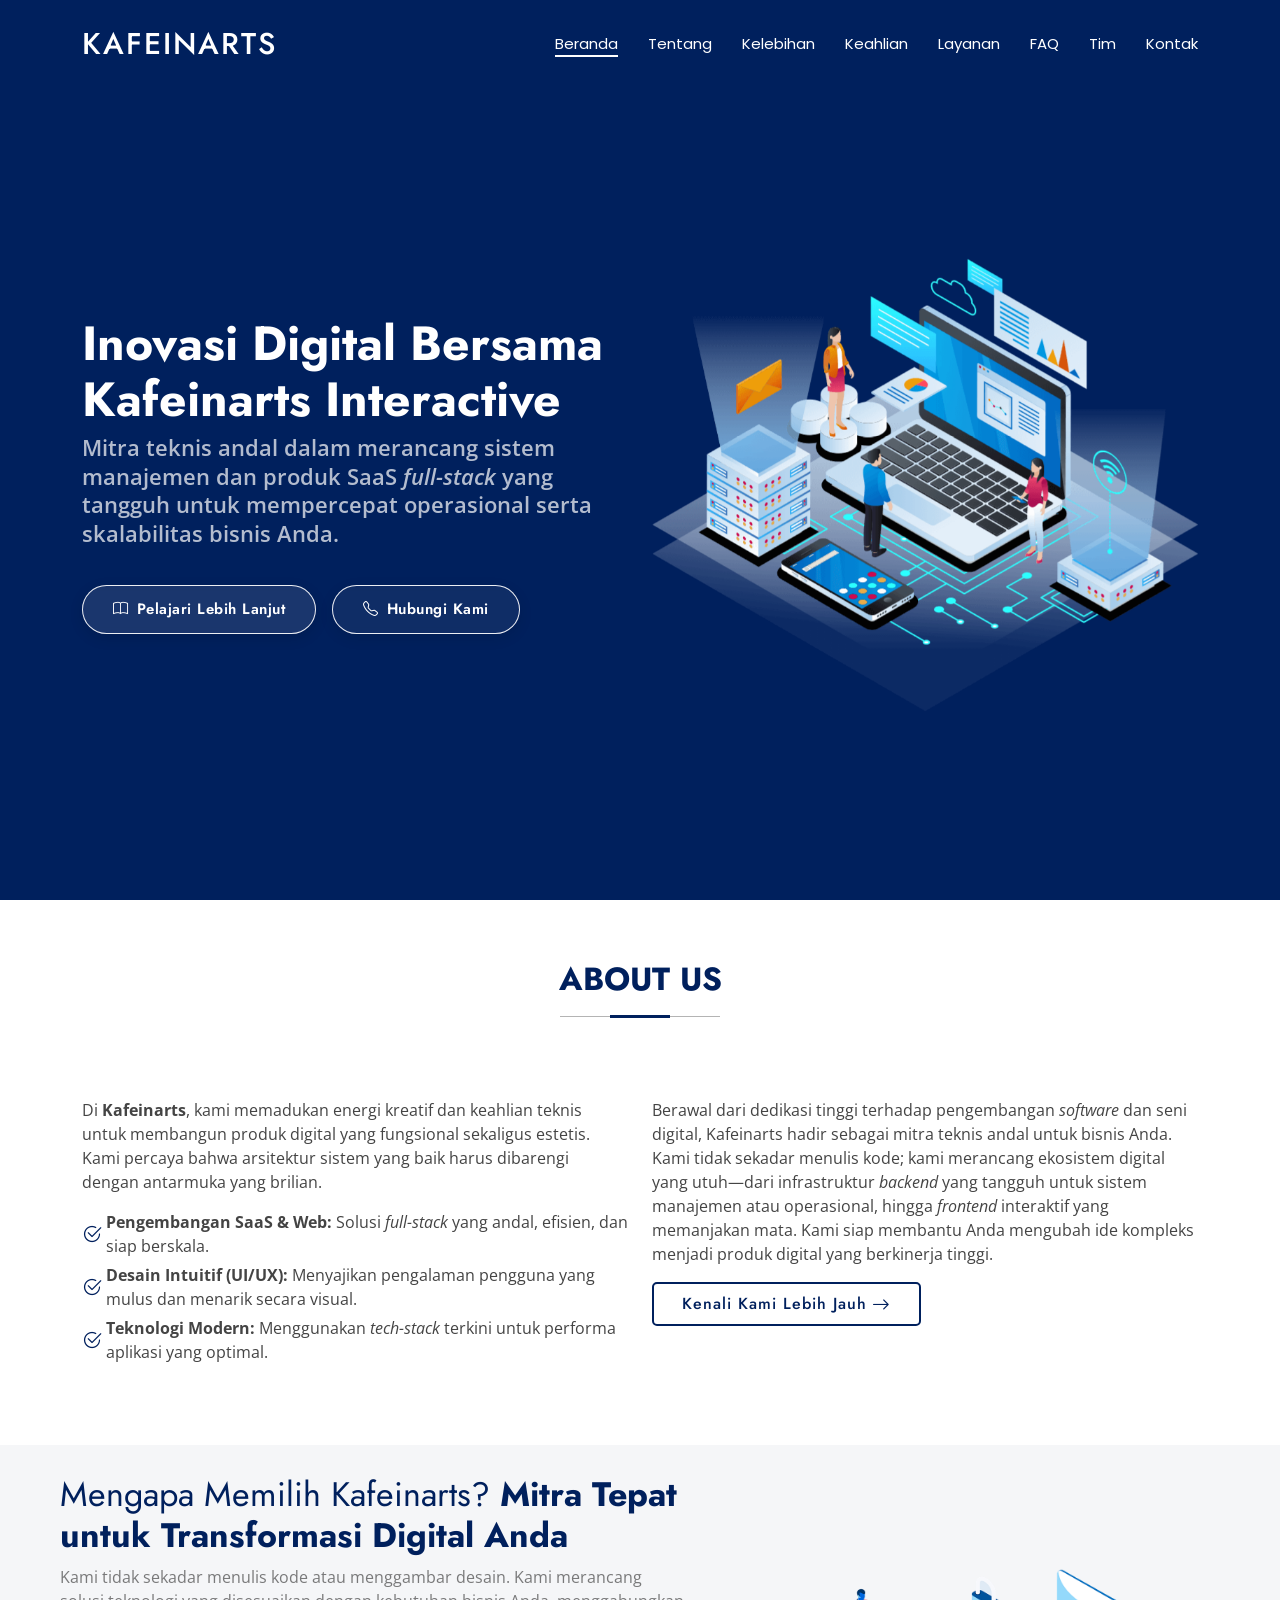
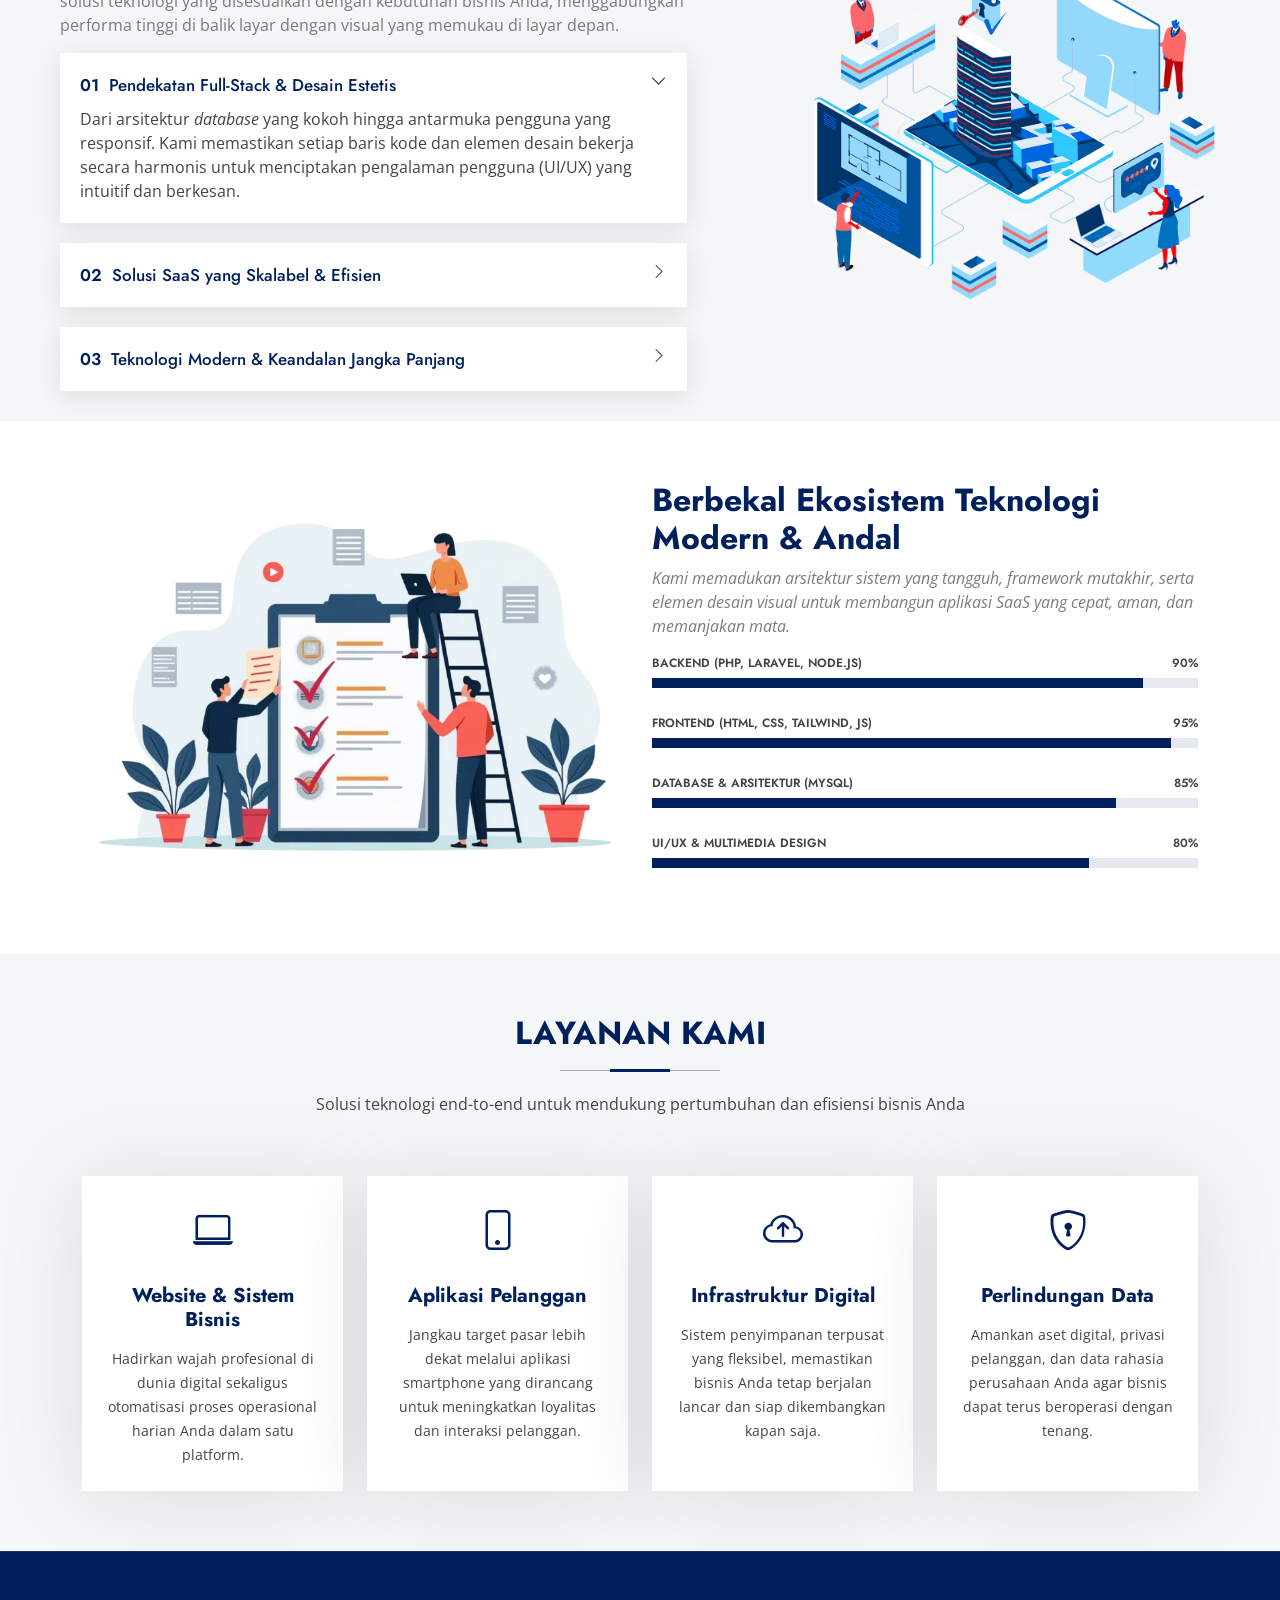
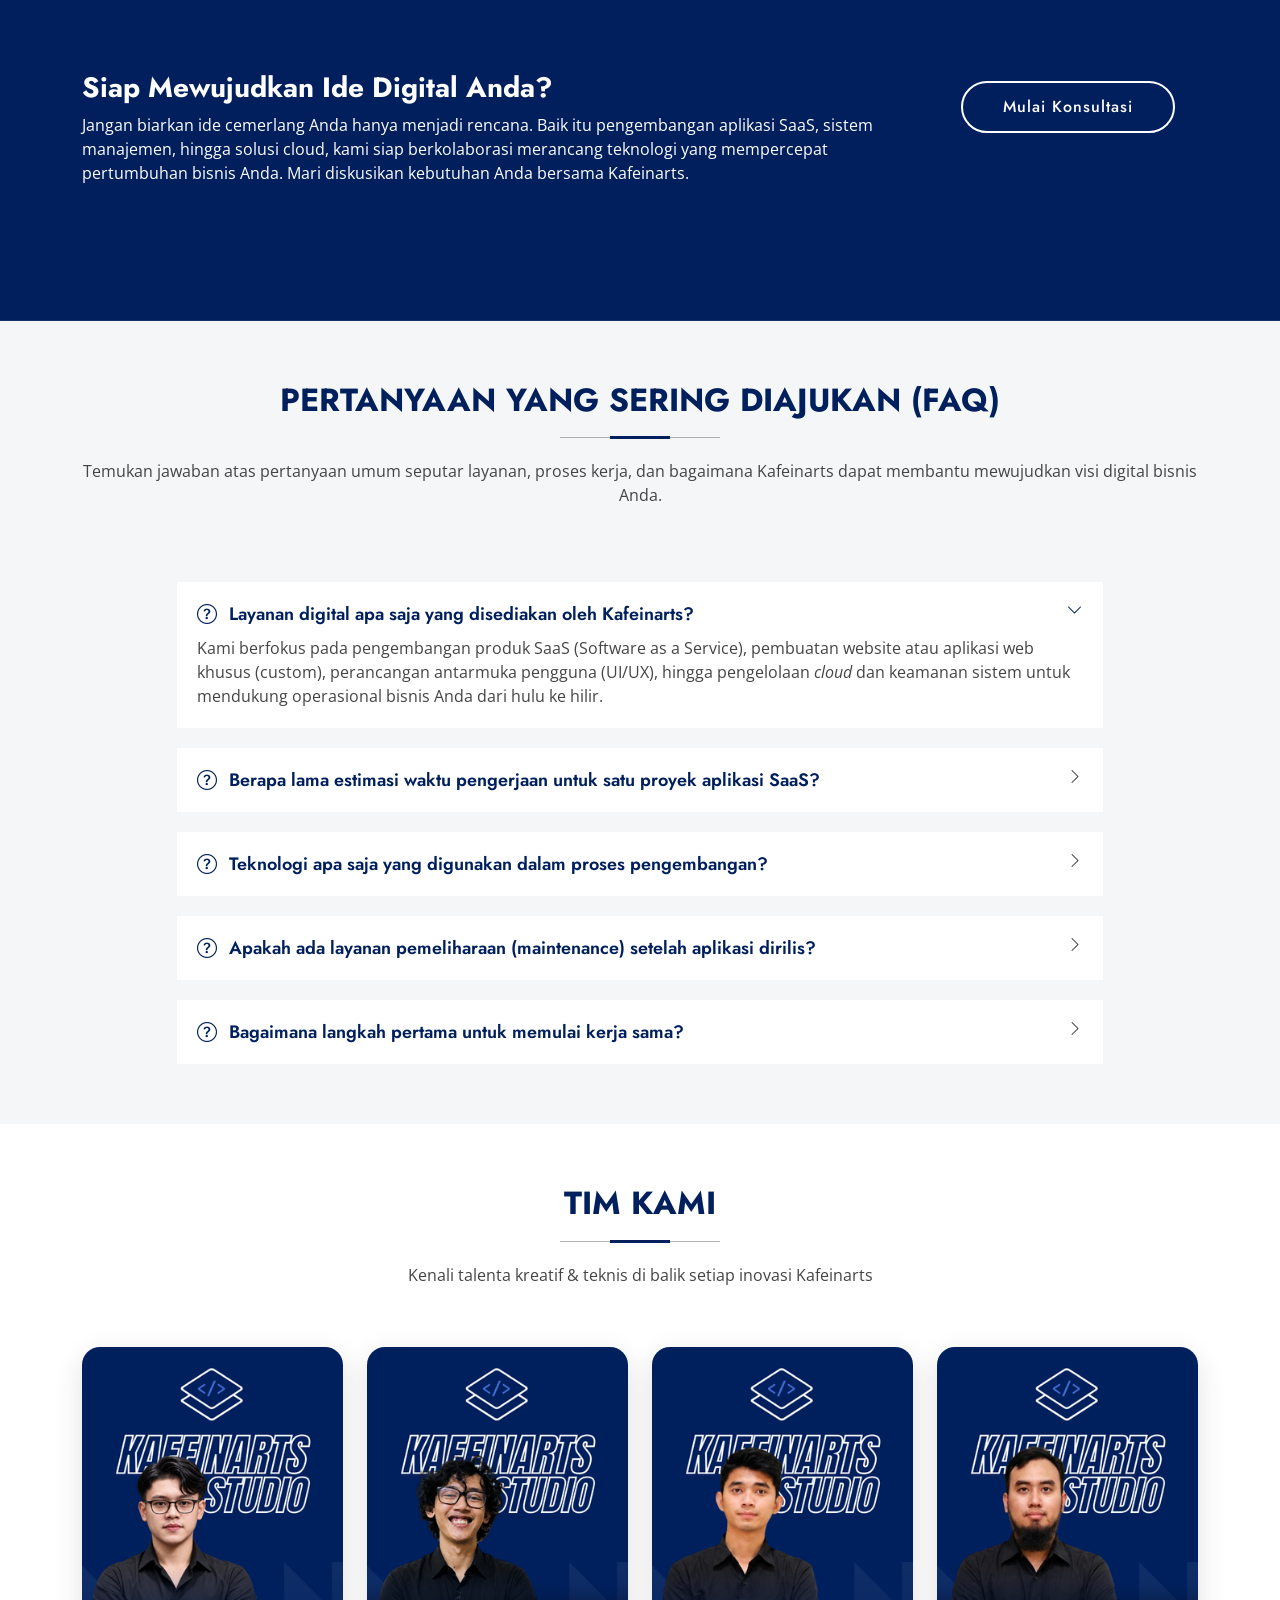
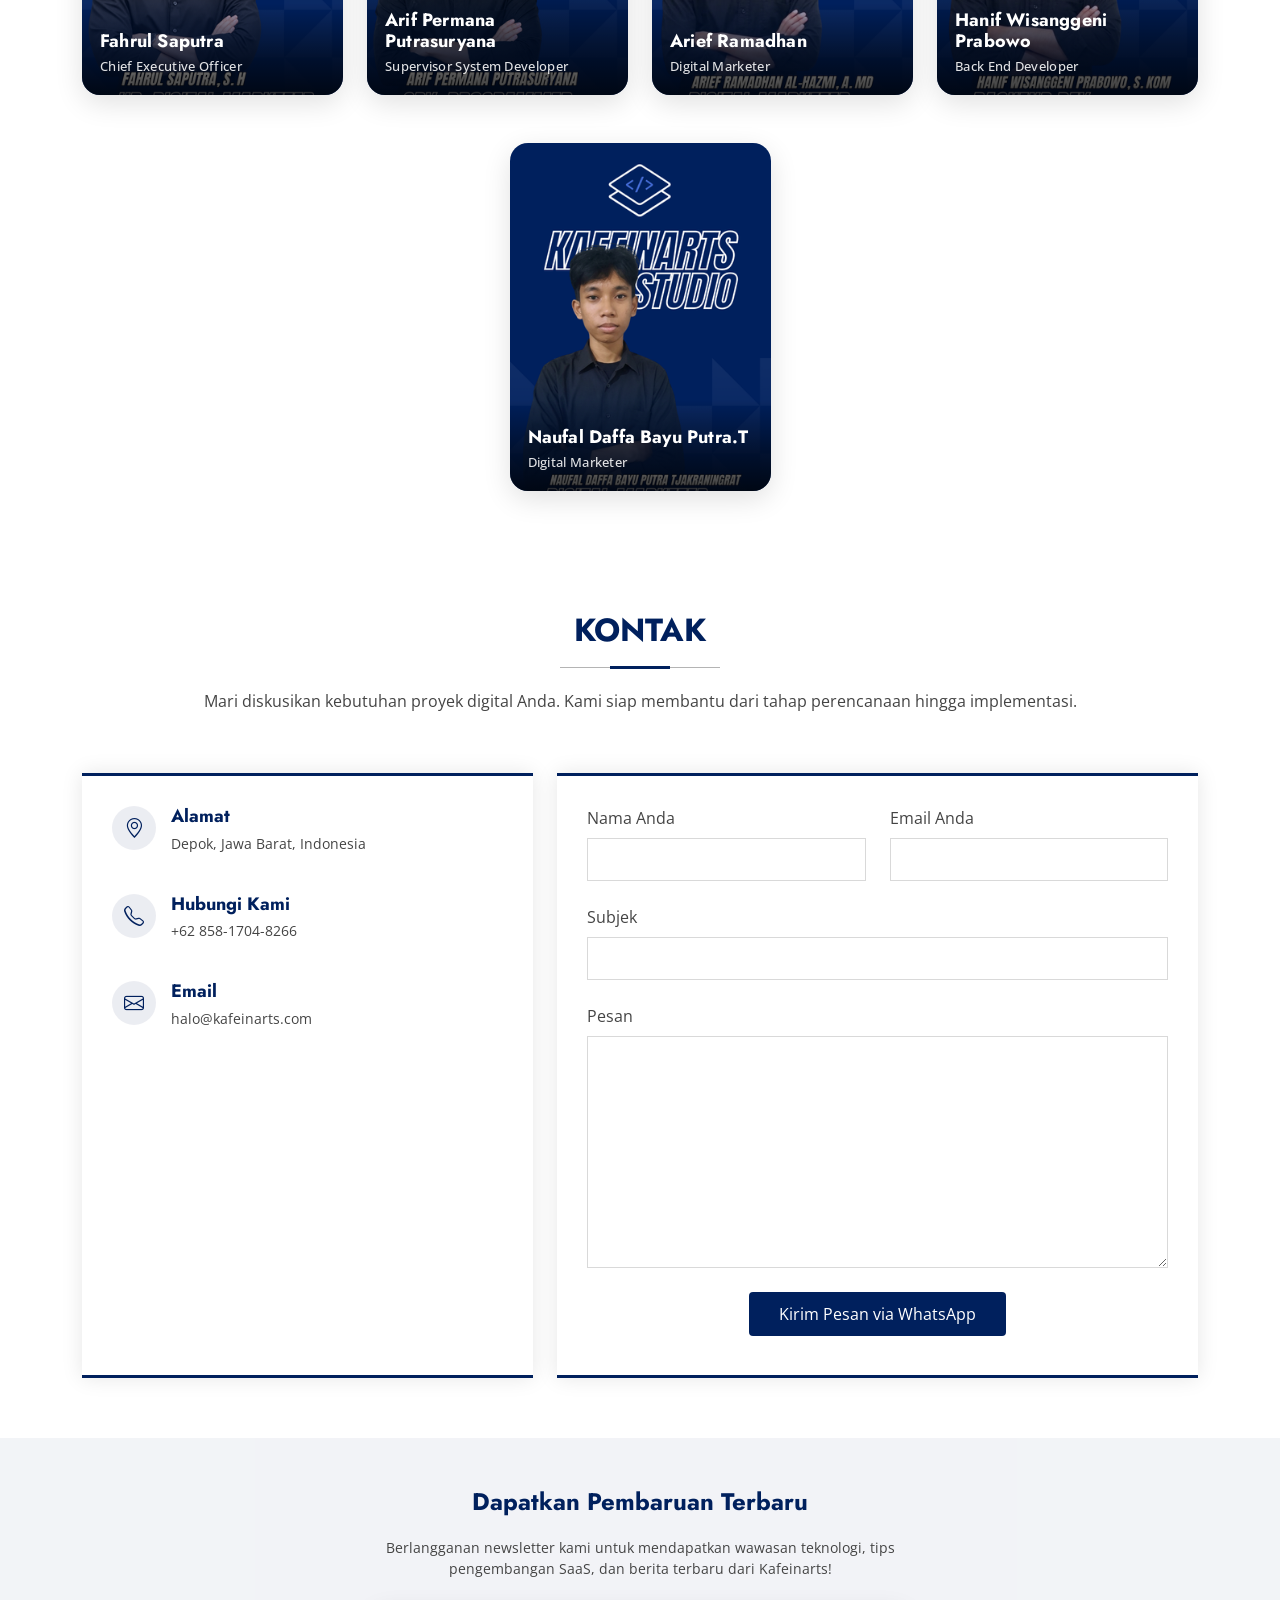
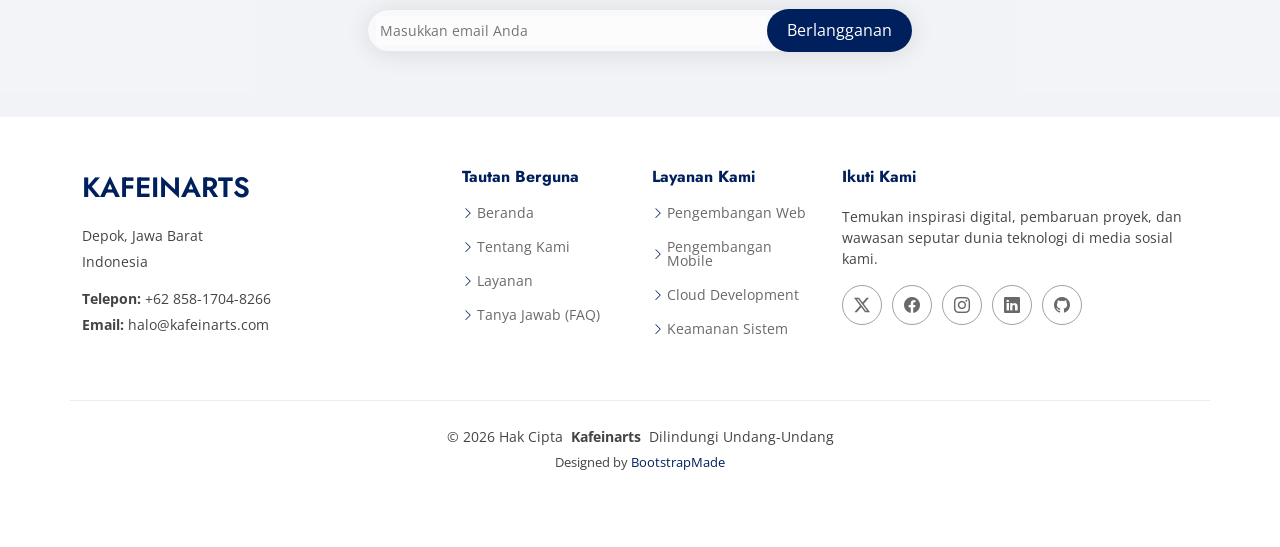
==== index.html @ c4a71bba "Update Teams" ====
<!doctype html>
<html lang="en">
  <head>
    <meta charset="utf-8" />
    <meta content="width=device-width, initial-scale=1.0" name="viewport" />
    <title>Kafeinarts</title>
    <meta name="description" content="" />
    <meta name="keywords" content="" />

    <!-- Favicons -->
    <link href="assets/img/favicon.png" rel="icon" />
    <link href="assets/img/apple-touch-icon.png" rel="apple-touch-icon" />

    <!-- Fonts -->
    <link href="https://fonts.googleapis.com" rel="preconnect" />
    <link href="https://fonts.gstatic.com" rel="preconnect" crossorigin />
    <link
      href="https://fonts.googleapis.com/css2?family=Open+Sans:ital,wght@0,300;0,400;0,500;0,600;0,700;0,800;1,300;1,400;1,500;1,600;1,700;1,800&family=Poppins:ital,wght@0,100;0,200;0,300;0,400;0,500;0,600;0,700;0,800;0,900;1,100;1,200;1,300;1,400;1,500;1,600;1,700;1,800;1,900&family=Jost:ital,wght@0,100;0,200;0,300;0,400;0,500;0,600;0,700;0,800;0,900;1,100;1,200;1,300;1,400;1,500;1,600;1,700;1,800;1,900&display=swap"
      rel="stylesheet"
    />

    <!-- Vendor CSS Files -->
    <link
      href="assets/vendor/bootstrap/css/bootstrap.min.css"
      rel="stylesheet"
    />
    <link
      href="assets/vendor/bootstrap-icons/bootstrap-icons.css"
      rel="stylesheet"
    />
    <link href="assets/vendor/aos/aos.css" rel="stylesheet" />
    <link
      href="assets/vendor/glightbox/css/glightbox.min.css"
      rel="stylesheet"
    />
    <link href="assets/vendor/swiper/swiper-bundle.min.css" rel="stylesheet" />

    <!-- Main CSS File -->
    <link href="assets/css/main.css" rel="stylesheet" />

    <!-- =======================================================
  * Template Name: Kafeinarts
  * Template URL: https://bootstrapmade.com/Kafeinarts-free-bootstrap-html-template-corporate/
  * Updated: Feb 22 2025 with Bootstrap v5.3.3
  * Author: BootstrapMade.com
  * License: https://bootstrapmade.com/license/
  ======================================================== -->
  </head>

  <body class="index-page">
    <header id="header" class="header d-flex align-items-center fixed-top">
      <div
        class="container-fluid container-xl position-relative d-flex align-items-center"
      >
        <a href="index.html" class="logo d-flex align-items-center me-auto">
          <!-- Uncomment the line below if you also wish to use an image logo -->
          <!-- <img src="assets/img/logo.webp" alt="Kafeinarts Logo"> -->
          <h1 class="sitename">Kafeinarts</h1>
        </a>

        <nav id="navmenu" class="navmenu">
          <ul>
            <li><a href="#hero" class="active">Beranda</a></li>
            <li><a href="#about">Tentang</a></li>
            <li><a href="#why-us">Kelebihan</a></li>
            <li><a href="#skills">Keahlian</a></li>
            <li><a href="#services">Layanan</a></li>
            <!-- <li><a href="#portfolio">Portfolio</a></li> -->
            <li><a href="#faq-2">FAQ</a></li>
            <li><a href="#team">Tim</a></li>
            <li><a href="#contact">Kontak</a></li>
          </ul>
          <i class="mobile-nav-toggle d-xl-none bi bi-list"></i>
        </nav>
       <!-- <a class="btn-getstarted" href="#contact">Mulai Proyek</a> -->
      </div>
    </header>

    <main class="main">
      <!-- Hero Section -->
      <section id="hero" class="hero section dark-background">
        <div class="container">
          <div class="row gy-4">
            <div
              class="col-lg-6 order-2 order-lg-1 d-flex flex-column justify-content-center"
              data-aos="zoom-out"
            >
              <!-- Headline Utama -->
              <h1>Inovasi Digital Bersama <br />Kafeinarts Interactive</h1>

              <!-- Sub-headline / Tagline -->
              <p>
                Mitra teknis andal dalam merancang sistem manajemen dan produk
                SaaS <em>full-stack</em> yang tangguh untuk mempercepat
                operasional serta skalabilitas bisnis Anda.
              </p>

              <!-- Tombol Call-to-Action - Pelajari Lebih Lanjut & Hubungi Kami -->
              <div class="d-flex flex-wrap gap-3 hero-cta">
                <a href="#about" class="btn-hero-primary">
                  <i class="bi bi-book me-2"></i>Pelajari Lebih Lanjut
                </a>
                <a href="#contact" class="btn-hero-outline">
                  <i class="bi bi-telephone me-2"></i>Hubungi Kami
                </a>
              </div>
            </div>

            <div
              class="col-lg-6 order-1 order-lg-2 hero-img"
              data-aos="zoom-out"
              data-aos-delay="200"
            >
              <!-- Pastikan alt text diisi untuk keperluan SEO -->
              <img
                src="assets/img/hero-img.png"
                class="img-fluid animated"
                alt="Kafeinarts Interactive SaaS Dashboard"
              />
            </div>
          </div>
        </div>
      </section>
      <!-- /Hero Section -->

      <!-- Clients Section -->
      <!-- <section id="clients" class="clients section light-background">

      <div class="container" data-aos="zoom-in">

        <div class="swiper init-swiper">
          <script type="application/json" class="swiper-config">
            {
              "loop": true,
              "speed": 600,
              "autoplay": {
                "delay": 5000
              },
              "slidesPerView": "auto",
              "pagination": {
                "el": ".swiper-pagination",
                "type": "bullets",
                "clickable": true
              },
              "breakpoints": {
                "320": {
                  "slidesPerView": 2,
                  "spaceBetween": 40
                },
                "480": {
                  "slidesPerView": 3,
                  "spaceBetween": 60
                },
                "640": {
                  "slidesPerView": 4,
                  "spaceBetween": 80
                },
                "992": {
                  "slidesPerView": 5,
                  "spaceBetween": 120
                },
                "1200": {
                  "slidesPerView": 6,
                  "spaceBetween": 120
                }
              }
            }
          </script>
          <div class="swiper-wrapper align-items-center">
            <div class="swiper-slide"><img src="assets/img/clients/clients-1.webp" class="img-fluid" alt=""></div>
            <div class="swiper-slide"><img src="assets/img/clients/clients-2.webp" class="img-fluid" alt=""></div>
            <div class="swiper-slide"><img src="assets/img/clients/clients-3.webp" class="img-fluid" alt=""></div>
            <div class="swiper-slide"><img src="assets/img/clients/clients-4.webp" class="img-fluid" alt=""></div>
            <div class="swiper-slide"><img src="assets/img/clients/clients-5.webp" class="img-fluid" alt=""></div>
            <div class="swiper-slide"><img src="assets/img/clients/clients-6.webp" class="img-fluid" alt=""></div>
            <div class="swiper-slide"><img src="assets/img/clients/clients-7.webp" class="img-fluid" alt=""></div>
            <div class="swiper-slide"><img src="assets/img/clients/clients-8.webp" class="img-fluid" alt=""></div>
          </div>
        </div>

      </div>

    </section> -->
      <!-- /Clients Section -->

      <!-- About Section -->
      <section id="about" class="about section">
        <!-- Section Title -->
        <div class="container section-title" data-aos="fade-up">
          <h2>About Us</h2>
        </div>
        <!-- End Section Title -->

        <div class="container">
          <div class="row gy-4">
            <!-- Left Column -->
            <div
              class="col-lg-6 content"
              data-aos="fade-up"
              data-aos-delay="100"
            >
              <p>
                Di <strong>Kafeinarts</strong>, kami memadukan energi kreatif
                dan keahlian teknis untuk membangun produk digital yang
                fungsional sekaligus estetis. Kami percaya bahwa arsitektur
                sistem yang baik harus dibarengi dengan antarmuka yang brilian.
              </p>
              <ul>
                <li>
                  <i class="bi bi-check2-circle"></i>
                  <span
                    ><strong>Pengembangan SaaS & Web:</strong> Solusi
                    <em>full-stack</em> yang andal, efisien, dan siap
                    berskala.</span
                  >
                </li>
                <li>
                  <i class="bi bi-check2-circle"></i>
                  <span
                    ><strong>Desain Intuitif (UI/UX):</strong> Menyajikan
                    pengalaman pengguna yang mulus dan menarik secara
                    visual.</span
                  >
                </li>
                <li>
                  <i class="bi bi-check2-circle"></i>
                  <span
                    ><strong>Teknologi Modern:</strong> Menggunakan
                    <em>tech-stack</em> terkini untuk performa aplikasi yang
                    optimal.</span
                  >
                </li>
              </ul>
            </div>

            <!-- Right Column -->
            <div class="col-lg-6" data-aos="fade-up" data-aos-delay="200">
              <p>
                Berawal dari dedikasi tinggi terhadap pengembangan
                <em>software</em> dan seni digital, Kafeinarts hadir sebagai
                mitra teknis andal untuk bisnis Anda. Kami tidak sekadar menulis
                kode; kami merancang ekosistem digital yang utuh—dari
                infrastruktur <em>backend</em> yang tangguh untuk sistem
                manajemen atau operasional, hingga <em>frontend</em> interaktif
                yang memanjakan mata. Kami siap membantu Anda mengubah ide
                kompleks menjadi produk digital yang berkinerja tinggi.
              </p>
              <a href="#" class="read-more"
                ><span>Kenali Kami Lebih Jauh</span
                ><i class="bi bi-arrow-right"></i
              ></a>
            </div>
          </div>
        </div>
      </section>
      <!-- /About Section -->
      <!-- Why Us Section -->
      <section
        id="why-us"
        class="section why-us light-background"
        data-builder="section"
      >
        <div class="container-fluid">
          <div class="row gy-4">
            <div
              class="col-lg-7 d-flex flex-column justify-content-center order-2 order-lg-1"
            >
              <div
                class="content px-xl-5"
                data-aos="fade-up"
                data-aos-delay="100"
              >
                <h3>
                  <span>Mengapa Memilih Kafeinarts? </span
                  ><strong>Mitra Tepat untuk Transformasi Digital Anda</strong>
                </h3>
                <p>
                  Kami tidak sekadar menulis kode atau menggambar desain. Kami
                  merancang solusi teknologi yang disesuaikan dengan kebutuhan
                  bisnis Anda, menggabungkan performa tinggi di balik layar
                  dengan visual yang memukau di layar depan.
                </p>
              </div>

              <div
                class="faq-container px-xl-5"
                data-aos="fade-up"
                data-aos-delay="200"
              >
                <div class="faq-item faq-active">
                  <h3>
                    <span>01</span> Pendekatan Full-Stack & Desain Estetis
                  </h3>
                  <div class="faq-content">
                    <p>
                      Dari arsitektur <em>database</em> yang kokoh hingga
                      antarmuka pengguna yang responsif. Kami memastikan setiap
                      baris kode dan elemen desain bekerja secara harmonis untuk
                      menciptakan pengalaman pengguna (UI/UX) yang intuitif dan
                      berkesan.
                    </p>
                  </div>
                  <i class="faq-toggle bi bi-chevron-right"></i>
                </div>
                <!-- End Faq item-->

                <div class="faq-item">
                  <h3><span>02</span> Solusi SaaS yang Skalabel & Efisien</h3>
                  <div class="faq-content">
                    <p>
                      Aplikasi yang kami bangun dirancang untuk tumbuh bersama
                      bisnis Anda. Kami berfokus pada digitalisasi alur kerja
                      dan sistem manajemen yang kompleks agar operasional harian
                      Anda menjadi lebih cepat, terstruktur, dan efisien.
                    </p>
                  </div>
                  <i class="faq-toggle bi bi-chevron-right"></i>
                </div>
                <!-- End Faq item-->

                <div class="faq-item">
                  <h3>
                    <span>03</span> Teknologi Modern & Keandalan Jangka Panjang
                  </h3>
                  <div class="faq-content">
                    <p>
                      Kami memanfaatkan <em>tech-stack</em> pengembangan web
                      terkini untuk membangun ekosistem digital yang tangguh.
                      Hasilnya adalah produk <em>software</em> yang tidak hanya
                      cepat saat diluncurkan, tetapi juga aman dan mudah
                      dipelihara di masa depan.
                    </p>
                  </div>
                  <i class="faq-toggle bi bi-chevron-right"></i>
                </div>
                <!-- End Faq item-->
              </div>
            </div>

            <div class="col-lg-5 order-1 order-lg-2 why-us-img">
              <!-- Pastikan gambar assets/img/why-us.png relevan, misalnya ilustrasi UI/UX atau koding -->
              <img
                src="assets/img/why-us.png"
                class="img-fluid"
                alt="Kafeinarts Web Development Illustration"
                data-aos="zoom-in"
                data-aos-delay="100"
              />
            </div>
          </div>
        </div>
      </section>
      <!-- /Why Us Section -->

      <!-- Skills Section -->
      <section id="skills" class="skills section">
        <div class="container" data-aos="fade-up" data-aos-delay="100">
          <div class="row">
            <div class="col-lg-6 d-flex align-items-center">
              <img
                src="assets/img/illustration/illustration-10.webp"
                class="img-fluid"
                alt="Kafeinarts Technology Stack"
              />
            </div>

            <div class="col-lg-6 pt-4 pt-lg-0 content">
              <h3>Berbekal Ekosistem Teknologi Modern & Andal</h3>
              <p class="fst-italic">
                Kami memadukan arsitektur sistem yang tangguh, framework
                mutakhir, serta elemen desain visual untuk membangun aplikasi
                SaaS yang cepat, aman, dan memanjakan mata.
              </p>

              <div class="skills-content skills-animation">
                <div class="progress">
                  <span class="skill"
                    ><span>Backend (PHP, Laravel, Node.js)</span>
                    <i class="val">90%</i></span
                  >
                  <div class="progress-bar-wrap">
                    <div
                      class="progress-bar"
                      role="progressbar"
                      aria-valuenow="90"
                      aria-valuemin="0"
                      aria-valuemax="100"
                    ></div>
                  </div>
                </div>
                <!-- End Skills Item -->

                <div class="progress">
                  <span class="skill"
                    ><span>Frontend (HTML, CSS, Tailwind, JS)</span>
                    <i class="val">95%</i></span
                  >
                  <div class="progress-bar-wrap">
                    <div
                      class="progress-bar"
                      role="progressbar"
                      aria-valuenow="95"
                      aria-valuemin="0"
                      aria-valuemax="100"
                    ></div>
                  </div>
                </div>
                <!-- End Skills Item -->

                <div class="progress">
                  <span class="skill"
                    ><span>Database & Arsitektur (MySQL)</span>
                    <i class="val">85%</i></span
                  >
                  <div class="progress-bar-wrap">
                    <div
                      class="progress-bar"
                      role="progressbar"
                      aria-valuenow="85"
                      aria-valuemin="0"
                      aria-valuemax="100"
                    ></div>
                  </div>
                </div>
                <!-- End Skills Item -->

                <div class="progress">
                  <span class="skill"
                    ><span>UI/UX & Multimedia Design</span>
                    <i class="val">80%</i></span
                  >
                  <div class="progress-bar-wrap">
                    <div
                      class="progress-bar"
                      role="progressbar"
                      aria-valuenow="80"
                      aria-valuemin="0"
                      aria-valuemax="100"
                    ></div>
                  </div>
                </div>
                <!-- End Skills Item -->
              </div>
            </div>
          </div>
        </div>
      </section>
      <!-- /Skills Section -->

      <!-- Services Section -->
      <section id="services" class="services section light-background">
        <!-- Section Title -->
        <div class="container section-title" data-aos="fade-up">
          <h2>Layanan Kami</h2>
          <p>
            Solusi teknologi end-to-end untuk mendukung pertumbuhan dan
            efisiensi bisnis Anda
          </p>
        </div>
        <!-- End Section Title -->

        <div class="container">
          <div class="row gy-4">
            <!-- Layanan 1 -->
            <div
              class="col-xl-3 col-md-6 d-flex"
              data-aos="fade-up"
              data-aos-delay="100"
            >
              <!-- Tambahan: text-center (teks & konten ke tengah), h-100 (tinggi kotak sama rata), p-4 (ruang bernapas yang pas) -->
              <div
                class="service-item position-relative text-center h-100 w-100 p-4"
              >
                <!-- Tambahan: mx-auto (ikon ke tengah), mb-4 (jarak bawah), d-flex justify-content-center (memastikan ikon pas di tengah lingkaran) -->
                <div
                  class="icon mx-auto mb-4 d-flex align-items-center justify-content-center"
                >
                  <i class="bi bi-laptop fs-1"></i>
                  <!-- fs-1 memperbesar ikon agar lebih proporsional -->
                </div>
                <h4>
                  <a href="" class="stretched-link">Website & Sistem Bisnis</a>
                </h4>
                <p>
                  Hadirkan wajah profesional di dunia digital sekaligus
                  otomatisasi proses operasional harian Anda dalam satu
                  platform.
                </p>
              </div>
            </div>
            <!-- End Service Item -->

            <!-- Layanan 2 -->
            <div
              class="col-xl-3 col-md-6 d-flex"
              data-aos="fade-up"
              data-aos-delay="200"
            >
              <div
                class="service-item position-relative text-center h-100 w-100 p-4"
              >
                <div
                  class="icon mx-auto mb-4 d-flex align-items-center justify-content-center"
                >
                  <i class="bi bi-phone fs-1"></i>
                </div>
                <h4>
                  <a href="" class="stretched-link">Aplikasi Pelanggan</a>
                </h4>
                <p>
                  Jangkau target pasar lebih dekat melalui aplikasi smartphone
                  yang dirancang untuk meningkatkan loyalitas dan interaksi
                  pelanggan.
                </p>
              </div>
            </div>
            <!-- End Service Item -->

            <!-- Layanan 3 -->
            <div
              class="col-xl-3 col-md-6 d-flex"
              data-aos="fade-up"
              data-aos-delay="300"
            >
              <div
                class="service-item position-relative text-center h-100 w-100 p-4"
              >
                <div
                  class="icon mx-auto mb-4 d-flex align-items-center justify-content-center"
                >
                  <i class="bi bi-cloud-arrow-up fs-1"></i>
                </div>
                <h4>
                  <a href="" class="stretched-link">Infrastruktur Digital</a>
                </h4>
                <p>
                  Sistem penyimpanan terpusat yang fleksibel, memastikan bisnis
                  Anda tetap berjalan lancar dan siap dikembangkan kapan saja.
                </p>
              </div>
            </div>
            <!-- End Service Item -->

            <!-- Layanan 4 -->
            <div
              class="col-xl-3 col-md-6 d-flex"
              data-aos="fade-up"
              data-aos-delay="400"
            >
              <div
                class="service-item position-relative text-center h-100 w-100 p-4"
              >
                <div
                  class="icon mx-auto mb-4 d-flex align-items-center justify-content-center"
                >
                  <i class="bi bi-shield-lock fs-1"></i>
                </div>
                <h4><a href="" class="stretched-link">Perlindungan Data</a></h4>
                <p>
                  Amankan aset digital, privasi pelanggan, dan data rahasia
                  perusahaan Anda agar bisnis dapat terus beroperasi dengan
                  tenang.
                </p>
              </div>
            </div>
            <!-- End Service Item -->
          </div>
        </div>
      </section>
      <!-- /Services Section -->

      <!-- Call To Action Section -->
      <section
        id="call-to-action"
        class="call-to-action section dark-background"
      >
        <!-- Pastikan gambar background relevan dengan tema teknologi/desain -->
        <img src="assets/img/bg/bg-8.webp" alt="Latar Belakang Kafeinarts" />

        <div class="container">
          <div class="row" data-aos="zoom-in" data-aos-delay="100">
            <div class="col-xl-9 text-center text-xl-start">
              <h3>Siap Mewujudkan Ide Digital Anda?</h3>
              <p>
                Jangan biarkan ide cemerlang Anda hanya menjadi rencana. Baik
                itu pengembangan aplikasi SaaS, sistem manajemen, hingga solusi
                cloud, kami siap berkolaborasi merancang teknologi yang
                mempercepat pertumbuhan bisnis Anda. Mari diskusikan kebutuhan
                Anda bersama Kafeinarts.
              </p>
            </div>
            <div class="col-xl-3 cta-btn-container text-center">
              <a class="cta-btn align-middle" href="#contact"
                >Mulai Konsultasi</a
              >
            </div>
          </div>
        </div>
      </section>
      <!-- /Call To Action Section -->
      <!-- Portfolio Section -->

      <!-- Testimonials Section -->

      <!-- Faq 2 Section -->
      <section id="faq-2" class="faq-2 section light-background">
        <!-- Section Title -->
        <div class="container section-title" data-aos="fade-up">
          <h2>Pertanyaan yang Sering Diajukan (FAQ)</h2>
          <p>
            Temukan jawaban atas pertanyaan umum seputar layanan, proses kerja,
            dan bagaimana Kafeinarts dapat membantu mewujudkan visi digital
            bisnis Anda.
          </p>
        </div>
        <!-- End Section Title -->

        <div class="container">
          <div class="row justify-content-center">
            <div class="col-lg-10">
              <div class="faq-container">
                <div
                  class="faq-item faq-active"
                  data-aos="fade-up"
                  data-aos-delay="200"
                >
                  <i class="faq-icon bi bi-question-circle"></i>
                  <h3>
                    Layanan digital apa saja yang disediakan oleh Kafeinarts?
                  </h3>
                  <div class="faq-content">
                    <p>
                      Kami berfokus pada pengembangan produk SaaS (Software as a
                      Service), pembuatan website atau aplikasi web khusus
                      (custom), perancangan antarmuka pengguna (UI/UX), hingga
                      pengelolaan <em>cloud</em> dan keamanan sistem untuk
                      mendukung operasional bisnis Anda dari hulu ke hilir.
                    </p>
                  </div>
                  <i class="faq-toggle bi bi-chevron-right"></i>
                </div>
                <!-- End Faq item-->

                <div class="faq-item" data-aos="fade-up" data-aos-delay="300">
                  <i class="faq-icon bi bi-question-circle"></i>
                  <h3>
                    Berapa lama estimasi waktu pengerjaan untuk satu proyek
                    aplikasi SaaS?
                  </h3>
                  <div class="faq-content">
                    <p>
                      Waktu pengerjaan sangat bergantung pada skala, fitur, dan
                      kompleksitas proyek. Untuk sistem manajemen skala kecil
                      hingga menengah biasanya memakan waktu 4-8 minggu. Kami
                      akan memberikan jadwal (<em>timeline</em>) yang transparan
                      dan terukur setelah tahap diskusi dan analisis kebutuhan
                      awal selesai.
                    </p>
                  </div>
                  <i class="faq-toggle bi bi-chevron-right"></i>
                </div>
                <!-- End Faq item-->

                <div class="faq-item" data-aos="fade-up" data-aos-delay="400">
                  <i class="faq-icon bi bi-question-circle"></i>
                  <h3>
                    Teknologi apa saja yang digunakan dalam proses pengembangan?
                  </h3>
                  <div class="faq-content">
                    <p>
                      Kami menyusun arsitektur sistem menggunakan ekosistem
                      teknologi yang tangguh dan modern. Secara umum, kami
                      memanfaatkan PHP, Laravel, atau Node.js untuk
                      <em>backend</em>; HTML, CSS, Tailwind, dan JavaScript
                      untuk <em>frontend</em> yang responsif; serta arsitektur
                      <em>database</em> relasional seperti MySQL untuk menjamin
                      integritas data Anda.
                    </p>
                  </div>
                  <i class="faq-toggle bi bi-chevron-right"></i>
                </div>
                <!-- End Faq item-->

                <div class="faq-item" data-aos="fade-up" data-aos-delay="500">
                  <i class="faq-icon bi bi-question-circle"></i>
                  <h3>
                    Apakah ada layanan pemeliharaan (maintenance) setelah
                    aplikasi dirilis?
                  </h3>
                  <div class="faq-content">
                    <p>
                      Tentu saja. Kami memahami bahwa produk digital membutuhkan
                      pengawasan agar tetap aman dan berjalan optimal. Kami
                      menawarkan paket dukungan teknis dan pemeliharaan jangka
                      panjang untuk menangani perbaikan <em>bug</em>, pembaruan
                      keamanan, hingga penambahan fitur baru di masa mendatang.
                    </p>
                  </div>
                  <i class="faq-toggle bi bi-chevron-right"></i>
                </div>
                <!-- End Faq item-->

                <div class="faq-item" data-aos="fade-up" data-aos-delay="600">
                  <i class="faq-icon bi bi-question-circle"></i>
                  <h3>Bagaimana langkah pertama untuk memulai kerja sama?</h3>
                  <div class="faq-content">
                    <p>
                      Sangat mudah! Anda cukup menghubungi kami melalui form
                      kontak atau tombol konsultasi. Kita akan menjadwalkan
                      diskusi santai untuk memahami kendala, target, dan
                      kebutuhan bisnis Anda. Setelah itu, kami akan menyusun
                      draf proposal yang mencakup solusi teknis serta estimasi
                      investasi yang dibutuhkan.
                    </p>
                  </div>
                  <i class="faq-toggle bi bi-chevron-right"></i>
                </div>
                <!-- End Faq item-->
              </div>
            </div>
          </div>
        </div>
      </section>
      <!-- /Faq 2 Section -->

      <!-- Team Section -->
      <section id="team" class="team section">
        <!-- Section Title -->
        <div class="container section-title" data-aos="fade-up">
          <h2>Tim Kami</h2>
          <p>
            Kenali talenta kreatif & teknis di balik setiap inovasi Kafeinarts
          </p>
        </div>
        <!-- End Section Title -->

        <div class="container">
          <div class="row gy-4 justify-content-center">
            <div
              class="col-xl-3 col-lg-4 col-md-6 col-sm-6"
              data-aos="fade-up"
              data-aos-delay="100"
            >
              <div
                class="team-portrait-card"
                data-index="0"
                data-name="Fahrul Saputra"
                data-role="Chief Executive Officer"
                data-img="assets/img/teams/1.png"
                tabindex="0"
                role="button"
                aria-label="Lihat foto Fahrul Saputra"
              >
                <div class="team-portrait-img">
                  <img
                    src="assets/img/teams/1.png"
                    alt="Fahrul Saputra - Chief Executive Officer"
                    loading="lazy"
                  />
                  <div class="team-portrait-overlay">
                    <h4>Fahrul Saputra</h4>
                    <span>Chief Executive Officer</span>
                  </div>
                  <div class="team-portrait-zoom">
                    <i class="bi bi-zoom-in"></i>
                  </div>
                </div>
              </div>
            </div>
            <!-- End Team Member -->

            <div
              class="col-xl-3 col-lg-4 col-md-6 col-sm-6"
              data-aos="fade-up"
              data-aos-delay="150"
            >
              <div
                class="team-portrait-card"
                data-index="1"
                data-name="Arif Permana Putrasuryana"
                data-role="Supervisor System Developer"
                data-img="assets/img/teams/2.png"
                tabindex="0"
                role="button"
                aria-label="Lihat foto Arif Permana Putrasuryana"
              >
                <div class="team-portrait-img">
                  <img
                    src="assets/img/teams/2.png"
                    alt="Arif Permana Putrasuryana - Supervisor System Developer"
                    loading="lazy"
                  />
                  <div class="team-portrait-overlay">
                    <h4>Arif Permana Putrasuryana</h4>
                    <span>Supervisor System Developer</span>
                  </div>
                  <div class="team-portrait-zoom">
                    <i class="bi bi-zoom-in"></i>
                  </div>
                </div>
              </div>
            </div>
            <!-- End Team Member -->

            <div
              class="col-xl-3 col-lg-4 col-md-6 col-sm-6"
              data-aos="fade-up"
              data-aos-delay="200"
            >
              <div
                class="team-portrait-card"
                data-index="2"
                data-name="William Anderson"
                data-role="Chief Technology Officer"
                data-img="assets/img/teams/3.png"
                tabindex="0"
                role="button"
                aria-label="Lihat foto William Anderson"
              >
                <div class="team-portrait-img">
                  <img
                    src="assets/img/teams/3.png"
                    alt="William Anderson - Chief Technology Officer"
                    loading="lazy"
                  />
                  <div class="team-portrait-overlay">
                    <h4>Arief Ramadhan</h4>
                    <span>Digital Marketer</span>
                  </div>
                  <div class="team-portrait-zoom">
                    <i class="bi bi-zoom-in"></i>
                  </div>
                </div>
              </div>
            </div>
            <!-- End Team Member -->

            <div
              class="col-xl-3 col-lg-4 col-md-6 col-sm-6"
              data-aos="fade-up"
              data-aos-delay="250"
            >
              <div
                class="team-portrait-card"
                data-index="3"
                data-name="Hanif Wisanggeni Prabowo"
                data-role="Back End Developer"
                data-img="assets/img/teams/4.png"
                tabindex="0"
                role="button"
                aria-label="Lihat foto Hanif Wisanggeni Prabowo"
              >
                <div class="team-portrait-img">
                  <img
                    src="assets/img/teams/4.png"
                    alt="Hanif Wisanggeni Prabowo - Back End Developer"
                    loading="lazy"
                  />
                  <div class="team-portrait-overlay">
                    <h4>Hanif Wisanggeni Prabowo</h4>
                    <span>Back End Developer</span>
                  </div>
                  <div class="team-portrait-zoom">
                    <i class="bi bi-zoom-in"></i>
                  </div>
                </div>
              </div>
            </div>
            <!-- End Team Member -->

            <div
              class="col-xl-3 col-lg-4 col-md-6 col-sm-6"
              data-aos="fade-up"
              data-aos-delay="300"
            >
              <div
                class="team-portrait-card"
                data-index="4"
                data-name="Naufal Daffa Bayu Putra.T"
                data-role="Digital Marketer"
                data-img="assets/img/teams/5.png"
                tabindex="0"
                role="button"
                aria-label="Lihat foto Naufal Daffa Bayu Putra.T"
              >
                <div class="team-portrait-img">
                  <img
                    src="assets/img/teams/5.png"
                    alt="Naufal Daffa Bayu Putra.T - Digital Marketer"
                    loading="lazy"
                  />
                  <div class="team-portrait-overlay">
                    <h4>Naufal Daffa Bayu Putra.T</h4>
                    <span>Digital Marketer</span>
                  </div>
                  <div class="team-portrait-zoom">
                    <i class="bi bi-zoom-in"></i>
                  </div>
                </div>
              </div>
            </div>
            <!-- End Team Member -->
          </div>
        </div>
      </section>
      <!-- End Team Section -->

      <!-- Team Lightbox Popup -->
      <div id="teamLightbox" class="team-lightbox" aria-hidden="true">
        <div class="team-lightbox-backdrop"></div>
        <button class="team-lightbox-close" aria-label="Tutup popup">
          <i class="bi bi-x-lg"></i>
        </button>
        <button class="team-lightbox-nav prev" aria-label="Foto sebelumnya">
          <i class="bi bi-chevron-left"></i>
        </button>
        <button class="team-lightbox-nav next" aria-label="Foto berikutnya">
          <i class="bi bi-chevron-right"></i>
        </button>
        <div class="team-lightbox-content">
          <img src="" alt="" id="teamLightboxImg" draggable="false" />
          <div class="team-lightbox-caption">
            <h4 id="teamLightboxName"></h4>
            <span id="teamLightboxRole"></span>
            <div class="team-lightbox-counter" id="teamLightboxCounter"></div>
          </div>
        </div>
        <div class="team-lightbox-hint">
          <i class="bi bi-arrows"></i> swipe / geser untuk ganti foto
        </div>
      </div>

      <!-- Contact Section -->
      <section id="contact" class="contact section">
        <!-- Section Title -->
        <div class="container section-title" data-aos="fade-up">
          <h2>Kontak</h2>
          <p>
            Mari diskusikan kebutuhan proyek digital Anda. Kami siap membantu
            dari tahap perencanaan hingga implementasi.
          </p>
        </div>
        <!-- End Section Title -->

        <div class="container" data-aos="fade-up" data-aos-delay="100">
          <div class="row gy-4">
            <div class="col-lg-5">
              <div class="info-wrap">
                <div
                  class="info-item d-flex"
                  data-aos="fade-up"
                  data-aos-delay="200"
                >
                  <i class="bi bi-geo-alt flex-shrink-0"></i>
                  <div>
                    <h3>Alamat</h3>
                    <p>Depok, Jawa Barat, Indonesia</p>
                  </div>
                </div>
                <!-- End Info Item -->

                <div
                  class="info-item d-flex"
                  data-aos="fade-up"
                  data-aos-delay="300"
                >
                  <i class="bi bi-telephone flex-shrink-0"></i>
                  <div>
                    <h3>Hubungi Kami</h3>
                    <p>+62 858-1704-8266</p>
                  </div>
                </div>
                <!-- End Info Item -->

                <div
                  class="info-item d-flex"
                  data-aos="fade-up"
                  data-aos-delay="400"
                >
                  <i class="bi bi-envelope flex-shrink-0"></i>
                  <div>
                    <h3>Email</h3>
                    <p>halo@kafeinarts.com</p>
                  </div>
                </div>
                <!-- End Info Item -->

                <!-- Google Maps iframe yang diarahkan ke Depok -->
                <iframe
                  src="https://maps.google.com/maps?q=Depok,%20West%20Java,%20Indonesia&t=&z=12&ie=UTF8&iwloc=&output=embed"
                  frameborder="0"
                  style="border: 0; width: 100%; height: 270px"
                  allowfullscreen=""
                  loading="lazy"
                  referrerpolicy="no-referrer-when-downgrade"
                ></iframe>
              </div>
            </div>

            <div class="col-lg-7">
              <!-- Form action diubah untuk memicu fungsi JavaScript sendToWhatsApp -->
              <form
                onsubmit="sendToWhatsApp(event)"
                class="php-email-form"
                data-aos="fade-up"
                data-aos-delay="200"
              >
                <div class="row gy-4">
                  <div class="col-md-6">
                    <label for="name-field" class="pb-2">Nama Anda</label>
                    <input
                      type="text"
                      name="name"
                      id="name-field"
                      class="form-control"
                      required=""
                    />
                  </div>

                  <div class="col-md-6">
                    <label for="email-field" class="pb-2">Email Anda</label>
                    <input
                      type="email"
                      class="form-control"
                      name="email"
                      id="email-field"
                      required=""
                    />
                  </div>

                  <div class="col-md-12">
                    <label for="subject-field" class="pb-2">Subjek</label>
                    <input
                      type="text"
                      class="form-control"
                      name="subject"
                      id="subject-field"
                      required=""
                    />
                  </div>

                  <div class="col-md-12">
                    <label for="message-field" class="pb-2">Pesan</label>
                    <textarea
                      class="form-control"
                      name="message"
                      rows="10"
                      id="message-field"
                      required=""
                    ></textarea>
                  </div>

                  <div class="col-md-12 text-center">
                    <button
                      type="submit"
                      style="
                        background: var(--accent-color);
                        border: 0;
                        padding: 10px 30px;
                        color: #fff;
                        transition: 0.4s;
                        border-radius: 4px;
                      "
                    >
                      Kirim Pesan via WhatsApp
                    </button>
                  </div>
                </div>
              </form>
            </div>
            <!-- End Contact Form -->
          </div>
        </div>
      </section>
    </main>

    <footer id="footer" class="footer">
      <!-- Newsletter Section -->
      <div class="footer-newsletter">
        <div class="container">
          <div class="row justify-content-center text-center">
            <div class="col-lg-6">
              <h4>Dapatkan Pembaruan Terbaru</h4>
              <p>
                Berlangganan newsletter kami untuk mendapatkan wawasan
                teknologi, tips pengembangan SaaS, dan berita terbaru dari
                Kafeinarts!
              </p>
              <form
                action="forms/newsletter.php"
                method="post"
                class="php-email-form"
              >
                <div class="newsletter-form">
                  <input
                    type="email"
                    name="email"
                    placeholder="Masukkan email Anda"
                  /><input type="submit" value="Berlangganan" />
                </div>
                <div class="loading">Memuat...</div>
                <div class="error-message"></div>
                <div class="sent-message">
                  Permintaan berlangganan Anda telah terkirim. Terima kasih!
                </div>
              </form>
            </div>
          </div>
        </div>
      </div>

      <!-- Main Footer Top -->
      <div class="container footer-top">
        <div class="row gy-4">
          <!-- Info Kontak -->
          <div class="col-lg-4 col-md-6 footer-about">
            <a href="index.html" class="d-flex align-items-center">
              <span class="sitename">Kafeinarts</span>
            </a>
            <div class="footer-contact pt-3">
              <p>Depok, Jawa Barat</p>
              <p>Indonesia</p>
              <p class="mt-3">
                <strong>Telepon:</strong> <span>+62 858-1704-8266</span>
              </p>
              <p><strong>Email:</strong> <span>halo@kafeinarts.com</span></p>
            </div>
          </div>

          <!-- Link Navigasi -->
          <div class="col-lg-2 col-md-3 footer-links">
            <h4>Tautan Berguna</h4>
            <ul>
              <li>
                <i class="bi bi-chevron-right"></i> <a href="#hero">Beranda</a>
              </li>
              <li>
                <i class="bi bi-chevron-right"></i>
                <a href="#about">Tentang Kami</a>
              </li>
              <li>
                <i class="bi bi-chevron-right"></i>
                <a href="#services">Layanan</a>
              </li>
              <li>
                <i class="bi bi-chevron-right"></i>
                <a href="#faq-2">Tanya Jawab (FAQ)</a>
              </li>
            </ul>
          </div>

          <!-- Link Layanan -->
          <div class="col-lg-2 col-md-3 footer-links">
            <h4>Layanan Kami</h4>
            <ul>
              <li>
                <i class="bi bi-chevron-right"></i>
                <a href="#services">Pengembangan Web</a>
              </li>
              <li>
                <i class="bi bi-chevron-right"></i>
                <a href="#services">Pengembangan Mobile</a>
              </li>
              <li>
                <i class="bi bi-chevron-right"></i>
                <a href="#services">Cloud Development</a>
              </li>
              <li>
                <i class="bi bi-chevron-right"></i>
                <a href="#services">Keamanan Sistem</a>
              </li>
            </ul>
          </div>

          <!-- Sosial Media -->
          <div class="col-lg-4 col-md-12">
            <h4>Ikuti Kami</h4>
            <p>
              Temukan inspirasi digital, pembaruan proyek, dan wawasan seputar
              dunia teknologi di media sosial kami.
            </p>
            <div class="social-links d-flex">
              <a href="#"><i class="bi bi-twitter-x"></i></a>
              <a href="#"><i class="bi bi-facebook"></i></a>
              <a href="#"><i class="bi bi-instagram"></i></a>
              <a href="#"><i class="bi bi-linkedin"></i></a>
              <!-- Tambahan Ikon Github untuk menegaskan identitas Developer -->
              <a href="#"><i class="bi bi-github"></i></a>
            </div>
          </div>
        </div>
      </div>

      <!-- Copyright -->
      <div class="container copyright text-center mt-4">
        <p>
          &copy; 2026 <span>Hak Cipta</span>
          <strong class="px-1 sitename">Kafeinarts</strong>
          <span>Dilindungi Undang-Undang</span>
        </p>
        <div class="credits">
          Designed by <a href="https://bootstrapmade.com/">BootstrapMade</a>
        </div>
      </div>
    </footer>

    <!-- Scroll Top -->
    <a
      href="#"
      id="scroll-top"
      class="scroll-top d-flex align-items-center justify-content-center"
      ><i class="bi bi-arrow-up-short"></i
    ></a>

    <!-- Preloader -->
    <div id="preloader"></div>

    <!-- Vendor JS Files -->
    <script src="assets/vendor/bootstrap/js/bootstrap.bundle.min.js"></script>
    <script src="assets/vendor/php-email-form/validate.js"></script>
    <script src="assets/vendor/aos/aos.js"></script>
    <script src="assets/vendor/glightbox/js/glightbox.min.js"></script>
    <script src="assets/vendor/swiper/swiper-bundle.min.js"></script>
    <script src="assets/vendor/waypoints/noframework.waypoints.js"></script>
    <script src="assets/vendor/imagesloaded/imagesloaded.pkgd.min.js"></script>
    <script src="assets/vendor/isotope-layout/isotope.pkgd.min.js"></script>

    <!-- Main JS File -->
    <script src="assets/js/main.js"></script>
  </body>
</html>
---- assets/css/main.css ----
/**
* Template Name: Arsha
* Template URL: https://bootstrapmade.com/arsha-free-bootstrap-html-template-corporate/
* Updated: Feb 22 2025 with Bootstrap v5.3.3
* Author: BootstrapMade.com
* License: https://bootstrapmade.com/license/
*/

/*--------------------------------------------------------------
# Font & Color Variables
# Help: https://bootstrapmade.com/color-system/
--------------------------------------------------------------*/
/* Fonts */
:root {
  --default-font: "Open Sans",  system-ui, -apple-system, "Segoe UI", Roboto, "Helvetica Neue", Arial, "Noto Sans", "Liberation Sans", sans-serif, "Apple Color Emoji", "Segoe UI Emoji", "Segoe UI Symbol", "Noto Color Emoji";
  --heading-font: "Jost",  sans-serif;
  --nav-font: "Poppins",  sans-serif;
}

/* Global Colors - The following color variables are used throughout the website. Updating them here will change the color scheme of the entire website */
:root { 
  --background-color: #ffffff; /* Background color for the entire website, including individual sections */
  --default-color: #444444; /* Default color used for the majority of the text content across the entire website */
  --heading-color: #00205D; /* Color for headings, subheadings and title throughout the website */
  --accent-color: #00205D; /* Accent color that represents your brand on the website. It's used for buttons, links, and other elements that need to stand out */
  --surface-color: #ffffff; /* The surface color is used as a background of boxed elements within sections, such as cards, icon boxes, or other elements that require a visual separation from the global background. */
  --contrast-color: #ffffff; /* Contrast color for text, ensuring readability against backgrounds of accent, heading, or default colors. */
}

/* Nav Menu Colors - The following color variables are used specifically for the navigation menu. They are separate from the global colors to allow for more customization options */
:root {
  --nav-color: #ffffff;  /* The default color of the main navmenu links */
  --nav-hover-color: #ffffff; /* Tetap putih - hanya underline yang menandai aktif */
  --nav-mobile-background-color: #ffffff; /* Used as the background color for mobile navigation menu */
  --nav-dropdown-background-color: #ffffff; /* Used as the background color for dropdown items that appear when hovering over primary navigation items */
  --nav-dropdown-color: #444444; /* Used for navigation links of the dropdown items in the navigation menu. */
  --nav-dropdown-hover-color: #00205D; /* Similar to --nav-hover-color, this color is applied to dropdown navigation links when they are hovered over. */
}

/* Color Presets - These classes override global colors when applied to any section or element, providing reuse of the sam color scheme. */

.light-background {
  --background-color: #f5f6f8;
  --surface-color: #ffffff;
}

.dark-background {
  --background-color: #00205D;
  --default-color: #ffffff;
  --heading-color: #ffffff;
  --surface-color: #4668a2;
  --contrast-color: #ffffff;
}

/* Smooth scroll */
:root {
  scroll-behavior: smooth;
}

/*--------------------------------------------------------------
# General Styling & Shared Classes
--------------------------------------------------------------*/
body {
  color: var(--default-color);
  background-color: var(--background-color);
  font-family: var(--default-font);
}

a {
  color: var(--accent-color);
  text-decoration: none;
  transition: 0.3s;
}

a:hover {
  color: color-mix(in srgb, var(--accent-color), transparent 25%);
  text-decoration: none;
}

h1,
h2,
h3,
h4,
h5,
h6 {
  color: var(--heading-color);
  font-family: var(--heading-font);
}

/* PHP Email Form Messages
------------------------------*/
.php-email-form .error-message {
  display: none;
  background: #df1529;
  color: #ffffff;
  text-align: left;
  padding: 15px;
  margin-bottom: 24px;
  font-weight: 600;
}

.php-email-form .sent-message {
  display: none;
  color: #ffffff;
  background: #059652;
  text-align: center;
  padding: 15px;
  margin-bottom: 24px;
  font-weight: 600;
}

.php-email-form .loading {
  display: none;
  background: var(--surface-color);
  text-align: center;
  padding: 15px;
  margin-bottom: 24px;
}

.php-email-form .loading:before {
  content: "";
  display: inline-block;
  border-radius: 50%;
  width: 24px;
  height: 24px;
  margin: 0 10px -6px 0;
  border: 3px solid var(--accent-color);
  border-top-color: var(--surface-color);
  animation: php-email-form-loading 1s linear infinite;
}

@keyframes php-email-form-loading {
  0% {
    transform: rotate(0deg);
  }

  100% {
    transform: rotate(360deg);
  }
}

/*--------------------------------------------------------------
# Global Header
--------------------------------------------------------------*/
.header {
  --background-color: #00205D;
  --heading-color: #ffffff;
  color: var(--default-color);
  background-color: #00205D;
  padding: 15px 0;
  transition: all 0.5s;
  z-index: 997;
  box-shadow: none;
  backdrop-filter: none;
}

.header .logo {
  line-height: 1;
}

.header .logo img {
  max-height: 36px;
  margin-right: 8px;
}

.header .logo h1 {
  font-size: 30px;
  margin: 0;
  font-weight: 500;
  color: var(--heading-color);
  letter-spacing: 2px;
  text-transform: uppercase;
}

.header .btn-getstarted,
.header .btn-getstarted:focus {
  color: #00205D;
  background: var(--contrast-color);
  font-size: 14px;
  padding: 8px 25px;
  margin: 0 0 0 30px;
  border-radius: 50px;
  transition: 0.3s;
  border: 1.5px solid var(--contrast-color);
  font-family: var(--nav-font);
  font-weight: 600;
}

.header .btn-getstarted:hover,
.header .btn-getstarted:focus:hover {
  color: var(--contrast-color);
  background: transparent;
  border-color: var(--contrast-color);
}

.header .btn-team-nav,
.header .btn-team-nav:focus {
  color: var(--contrast-color);
  background: transparent;
  border: 1.5px solid var(--contrast-color);
  font-size: 14px;
  padding: 8px 22px;
  margin: 0 0 0 12px;
  border-radius: 50px;
  transition: 0.3s;
  display: inline-flex;
  align-items: center;
  justify-content: center;
  font-family: var(--nav-font);
  font-weight: 500;
  text-decoration: none;
  white-space: nowrap;
}

.header .btn-team-nav:hover,
.header .btn-team-nav:focus:hover {
  color: var(--accent-color);
  background: var(--contrast-color);
  border-color: var(--contrast-color);
}

@media (max-width: 1200px) {
  .header .logo {
    order: 1;
  }

  .header .btn-getstarted {
    order: 2;
    margin: 0 15px 0 0;
    padding: 6px 15px;
  }

  .header .btn-team-nav {
    order: 2;
    margin: 0 10px 0 0;
    padding: 6px 14px;
    font-size: 13px;
  }

  .header .navmenu {
    order: 3;
  }
}

@media (max-width: 480px) {
  .header .btn-team-nav {
    display: none;
  }
}

/* Index Page Header - Transparan di atas
------------------------------*/
.index-page .header {
  --background-color: rgba(255, 255, 255, 0);
  --heading-color: #ffffff;
  --nav-color: #ffffff;
  background-color: transparent;
  box-shadow: none;
}

/* Index Page Header on Scroll - solid #00205D
------------------------------*/
.index-page.scrolled .header {
  --background-color: #00205D;
  background-color: #00205D;
  box-shadow: 0 2px 20px rgba(0, 32, 93, 0.18);
}

/*--------------------------------------------------------------
# Navigation Menu
--------------------------------------------------------------*/
/* Desktop Navigation */
@media (min-width: 1200px) {
  .navmenu {
    padding: 0;
  }

  .navmenu ul {
    margin: 0;
    padding: 0;
    display: flex;
    list-style: none;
    align-items: center;
  }

  .navmenu li {
    position: relative;
  }

  .navmenu a,
  .navmenu a:focus {
    color: var(--nav-color);
    padding: 18px 15px;
    font-size: 15px;
    font-family: var(--nav-font);
    font-weight: 400;
    display: flex;
    align-items: center;
    justify-content: space-between;
    white-space: nowrap;
    transition: 0.3s;
  }

  .navmenu a i,
  .navmenu a:focus i {
    font-size: 12px;
    line-height: 0;
    margin-left: 5px;
    transition: 0.3s;
  }

  .navmenu li:last-child a {
    padding-right: 0;
  }

  .navmenu li:hover>a,
  .navmenu .active,
  .navmenu .active:focus {
    color: var(--nav-hover-color);
  }

  .navmenu .dropdown ul {
    margin: 0;
    padding: 10px 0;
    background: var(--nav-dropdown-background-color);
    display: block;
    position: absolute;
    visibility: hidden;
    left: 14px;
    top: 130%;
    opacity: 0;
    transition: 0.3s;
    border-radius: 4px;
    z-index: 99;
    box-shadow: 0px 0px 30px rgba(0, 0, 0, 0.1);
  }

  .navmenu .dropdown ul li {
    min-width: 200px;
  }

  .navmenu .dropdown ul a {
    padding: 10px 20px;
    font-size: 15px;
    text-transform: none;
    color: var(--nav-dropdown-color);
  }

  .navmenu .dropdown ul a i {
    font-size: 12px;
  }

  .navmenu .dropdown ul a:hover,
  .navmenu .dropdown ul .active:hover,
  .navmenu .dropdown ul li:hover>a {
    color: var(--nav-dropdown-hover-color);
  }

  .navmenu .dropdown:hover>ul {
    opacity: 1;
    top: 100%;
    visibility: visible;
  }

  .navmenu .dropdown .dropdown ul {
    top: 0;
    left: -90%;
    visibility: hidden;
  }

  .navmenu .dropdown .dropdown:hover>ul {
    opacity: 1;
    top: 0;
    left: -100%;
    visibility: visible;
  }

  .navmenu .megamenu {
    position: static;
  }

  .navmenu .megamenu ul {
    margin: 0;
    padding: 10px;
    background: var(--nav-dropdown-background-color);
    box-shadow: 0px 0px 20px rgba(0, 0, 0, 0.1);
    position: absolute;
    top: 130%;
    left: 0;
    right: 0;
    visibility: hidden;
    opacity: 0;
    display: flex;
    transition: 0.3s;
    border-radius: 4px;
    z-index: 99;
  }

  .navmenu .megamenu ul li {
    flex: 1;
  }

  .navmenu .megamenu ul li a,
  .navmenu .megamenu ul li:hover>a {
    padding: 10px 20px;
    font-size: 15px;
    color: var(--nav-dropdown-color);
  }

  .navmenu .megamenu ul li a:hover,
  .navmenu .megamenu ul li .active,
  .navmenu .megamenu ul li .active:hover {
    color: var(--nav-dropdown-hover-color);
  }

  .navmenu .megamenu:hover>ul {
    opacity: 1;
    top: 100%;
    visibility: visible;
  }

  .navmenu .dd-box-shadow {
    box-shadow: 0px 0px 30px rgba(0, 0, 0, 0.1);
  }

  /* Active link underline - desktop */
  .navmenu a.active,
  .navmenu .active:focus {
    color: var(--contrast-color) !important;
    text-decoration: underline;
    text-underline-offset: 7px;
    text-decoration-thickness: 2.5px;
    text-decoration-color: var(--contrast-color);
    text-decoration-skip-ink: none;
  }
}

/* Active link underline - global fallback */
.navmenu a.active {
  text-decoration: underline;
  text-underline-offset: 6px;
  text-decoration-thickness: 2px;
  text-decoration-color: currentColor;
}

/* Mobile Navigation */
@media (max-width: 1199px) {
  .mobile-nav-toggle {
    color: var(--nav-color);
    font-size: 28px;
    line-height: 0;
    margin-right: 10px;
    cursor: pointer;
    transition: color 0.3s;
  }

  .navmenu {
    padding: 0;
    z-index: 9997;
  }

  .navmenu ul {
    display: none;
    list-style: none;
    position: absolute;
    inset: 60px 20px 20px 20px;
    padding: 10px 0;
    margin: 0;
    border-radius: 6px;
    background-color: var(--nav-mobile-background-color);
    overflow-y: auto;
    transition: 0.3s;
    z-index: 9998;
    box-shadow: 0px 0px 30px rgba(0, 0, 0, 0.1);
  }

  .navmenu a,
  .navmenu a:focus {
    color: var(--nav-dropdown-color);
    padding: 10px 20px;
    font-family: var(--nav-font);
    font-size: 17px;
    font-weight: 500;
    display: flex;
    align-items: center;
    justify-content: space-between;
    white-space: nowrap;
    transition: 0.3s;
  }

  .navmenu a i,
  .navmenu a:focus i {
    font-size: 12px;
    line-height: 0;
    margin-left: 5px;
    width: 30px;
    height: 30px;
    display: flex;
    align-items: center;
    justify-content: center;
    border-radius: 50%;
    transition: 0.3s;
    background-color: color-mix(in srgb, var(--accent-color), transparent 90%);
  }

  .navmenu a i:hover,
  .navmenu a:focus i:hover {
    background-color: var(--accent-color);
    color: var(--contrast-color);
  }

  .navmenu a:hover,
  .navmenu .active,
  .navmenu .active:focus {
    color: var(--nav-dropdown-hover-color);
  }

  .navmenu .active i,
  .navmenu .active:focus i {
    background-color: var(--accent-color);
    color: var(--contrast-color);
    transform: rotate(180deg);
  }

  .navmenu .dropdown ul {
    position: static;
    display: none;
    z-index: 99;
    padding: 10px 0;
    margin: 10px 20px;
    background-color: var(--nav-dropdown-background-color);
    border: 1px solid color-mix(in srgb, var(--default-color), transparent 90%);
    box-shadow: none;
    transition: all 0.5s ease-in-out;
  }

  .navmenu .dropdown ul ul {
    background-color: rgba(33, 37, 41, 0.1);
  }

  .navmenu .dropdown>.dropdown-active {
    display: block;
    background-color: rgba(33, 37, 41, 0.03);
  }

  .mobile-nav-active {
    overflow: hidden;
  }

  .mobile-nav-active .mobile-nav-toggle {
    color: #fff;
    position: absolute;
    font-size: 32px;
    top: 15px;
    right: 15px;
    margin-right: 0;
    z-index: 9999;
  }

  .mobile-nav-active .navmenu {
    position: fixed;
    overflow: hidden;
    inset: 0;
    background: rgba(33, 37, 41, 0.8);
    transition: 0.3s;
  }

  .mobile-nav-active .navmenu>ul {
    display: block;
  }
}

/*--------------------------------------------------------------
# Global Footer
--------------------------------------------------------------*/
.footer {
  color: var(--default-color);
  background-color: var(--background-color);
  font-size: 14px;
  padding-bottom: 50px;
  position: relative;
}

.footer .footer-newsletter {
  background-color: color-mix(in srgb, var(--heading-color), transparent 95%);
  padding: 50px 0;
}

.footer .footer-newsletter h4 {
  font-size: 24px;
}

.footer .footer-newsletter .newsletter-form {
  margin-top: 30px;
  margin-bottom: 15px;
  padding: 6px 8px;
  position: relative;
  background-color: color-mix(in srgb, var(--background-color), transparent 50%);
  border: 1px solid color-mix(in srgb, var(--default-color), transparent 90%);
  box-shadow: 0px 2px 25px rgba(0, 0, 0, 0.1);
  display: flex;
  transition: 0.3s;
  border-radius: 50px;
}

.footer .footer-newsletter .newsletter-form:focus-within {
  border-color: var(--accent-color);
}

.footer .footer-newsletter .newsletter-form input[type=email] {
  border: 0;
  padding: 4px;
  width: 100%;
  background-color: color-mix(in srgb, var(--background-color), transparent 50%);
  color: var(--default-color);
}

.footer .footer-newsletter .newsletter-form input[type=email]:focus-visible {
  outline: none;
}

.footer .footer-newsletter .newsletter-form input[type=submit] {
  border: 0;
  font-size: 16px;
  padding: 0 20px;
  margin: -7px -8px -7px 0;
  background: var(--accent-color);
  color: var(--contrast-color);
  transition: 0.3s;
  border-radius: 50px;
}

.footer .footer-newsletter .newsletter-form input[type=submit]:hover {
  background: color-mix(in srgb, var(--accent-color), transparent 20%);
}

.footer .footer-top {
  padding-top: 50px;
}

.footer .social-links a {
  display: flex;
  align-items: center;
  justify-content: center;
  width: 40px;
  height: 40px;
  border-radius: 50%;
  border: 1px solid color-mix(in srgb, var(--default-color), transparent 50%);
  font-size: 16px;
  color: color-mix(in srgb, var(--default-color), transparent 20%);
  margin-right: 10px;
  transition: 0.3s;
}

.footer .social-links a:hover {
  color: var(--accent-color);
  border-color: var(--accent-color);
}

.footer h4 {
  font-size: 16px;
  font-weight: bold;
  position: relative;
  padding-bottom: 12px;
}

.footer .footer-links {
  margin-bottom: 30px;
}

.footer .footer-links ul {
  list-style: none;
  padding: 0;
  margin: 0;
}

.footer .footer-links ul i {
  margin-right: 3px;
  font-size: 12px;
  line-height: 0;
  color: var(--accent-color);
}

.footer .footer-links ul li {
  padding: 10px 0;
  display: flex;
  align-items: center;
}

.footer .footer-links ul li:first-child {
  padding-top: 0;
}

.footer .footer-links ul a {
  display: inline-block;
  color: color-mix(in srgb, var(--default-color), transparent 20%);
  line-height: 1;
}

.footer .footer-links ul a:hover {
  color: var(--accent-color);
}

.footer .footer-about a {
  color: var(--heading-color);
  font-size: 28px;
  font-weight: 600;
  text-transform: uppercase;
  font-family: var(--heading-font);
}

.footer .footer-contact p {
  margin-bottom: 5px;
}

.footer .copyright {
  padding-top: 25px;
  padding-bottom: 25px;
  border-top: 1px solid color-mix(in srgb, var(--default-color), transparent 90%);
}

.footer .copyright p {
  margin-bottom: 0;
}

.footer .credits {
  margin-top: 6px;
  font-size: 13px;
}

/*--------------------------------------------------------------
# Preloader
--------------------------------------------------------------*/
#preloader {
  position: fixed;
  inset: 0;
  z-index: 999999;
  overflow: hidden;
  background: var(--background-color);
  transition: all 0.6s ease-out;
}

#preloader:before {
  content: "";
  position: fixed;
  top: calc(50% - 30px);
  left: calc(50% - 30px);
  border: 6px solid #ffffff;
  border-color: var(--accent-color) transparent var(--accent-color) transparent;
  border-radius: 50%;
  width: 60px;
  height: 60px;
  animation: animate-preloader 1.5s linear infinite;
}

@keyframes animate-preloader {
  0% {
    transform: rotate(0deg);
  }

  100% {
    transform: rotate(360deg);
  }
}

/*--------------------------------------------------------------
# Scroll Top Button
--------------------------------------------------------------*/
.scroll-top {
  position: fixed;
  visibility: hidden;
  opacity: 0;
  right: 15px;
  bottom: -15px;
  z-index: 99999;
  background-color: var(--accent-color);
  width: 44px;
  height: 44px;
  border-radius: 50px;
  transition: all 0.4s;
}

.scroll-top i {
  font-size: 24px;
  color: var(--contrast-color);
  line-height: 0;
}

.scroll-top:hover {
  background-color: color-mix(in srgb, var(--accent-color), transparent 20%);
  color: var(--contrast-color);
}

.scroll-top.active {
  visibility: visible;
  opacity: 1;
  bottom: 15px;
}

/*--------------------------------------------------------------
# Disable aos animation delay on mobile devices
--------------------------------------------------------------*/
@media screen and (max-width: 768px) {
  [data-aos-delay] {
    transition-delay: 0 !important;
  }
}

/*--------------------------------------------------------------
# Global Page Titles & Breadcrumbs
--------------------------------------------------------------*/
.page-title {
  --background-color: color-mix(in srgb, var(--default-color), transparent 96%);
  color: var(--default-color);
  background-color: var(--background-color);
  padding: 20px 0;
  position: relative;
}

.page-title h1 {
  font-size: 28px;
  font-weight: 700;
  margin: 0;
}

.page-title .breadcrumbs ol {
  display: flex;
  flex-wrap: wrap;
  list-style: none;
  padding: 0 0 10px 0;
  margin: 0;
  font-size: 14px;
}

.page-title .breadcrumbs ol li+li {
  padding-left: 10px;
}

.page-title .breadcrumbs ol li+li::before {
  content: "/";
  display: inline-block;
  padding-right: 10px;
  color: color-mix(in srgb, var(--default-color), transparent 70%);
}

/*--------------------------------------------------------------
# Global Sections
--------------------------------------------------------------*/
section,
.section {
  color: var(--default-color);
  background-color: var(--background-color);
  padding: 60px 0;
  scroll-margin-top: 88px;
  overflow: clip;
}

@media (max-width: 1199px) {

  section,
  .section {
    scroll-margin-top: 66px;
  }
}

/*--------------------------------------------------------------
# Global Section Titles
--------------------------------------------------------------*/
.section-title {
  text-align: center;
  padding-bottom: 60px;
  position: relative;
}

.section-title h2 {
  font-size: 32px;
  font-weight: 700;
  margin-bottom: 20px;
  padding-bottom: 20px;
  text-transform: uppercase;
  position: relative;
}

.section-title h2:before {
  content: "";
  position: absolute;
  display: block;
  width: 160px;
  height: 1px;
  background: color-mix(in srgb, var(--default-color), transparent 60%);
  left: 0;
  right: 0;
  bottom: 1px;
  margin: auto;
}

.section-title h2::after {
  content: "";
  position: absolute;
  display: block;
  width: 60px;
  height: 3px;
  background: var(--accent-color);
  left: 0;
  right: 0;
  bottom: 0;
  margin: auto;
}

.section-title p {
  margin-bottom: 0;
}

/*--------------------------------------------------------------
# Hero Section
--------------------------------------------------------------*/
.hero {
  width: 100%;
  min-height: 100vh;
  min-height: 100svh;
  min-height: 100dvh;
  position: relative;
  padding: 110px 0 60px 0;
  display: flex;
  align-items: center;
  justify-content: center;
  overflow: hidden;
  /* Seamless dengan navbar transparan - pakai warna navbar agar tidak terlihat putih */
  --background-color: #00205D;
  --default-color: #ffffff;
  --heading-color: #ffffff;
  --surface-color: #1a3a7a;
  --contrast-color: #ffffff;
}

.hero h1 {
  margin: 0;
  font-size: 48px;
  font-weight: 700;
  line-height: 56px;
}

.hero p {
  color: color-mix(in srgb, var(--default-color), transparent 30%);
  margin: 5px 0 30px 0;
  font-size: 22px;
  line-height: 1.3;
  font-weight: 600;
}

.hero .btn-get-started,
.hero .btn-hero-primary {
  color: var(--contrast-color);
  background: rgba(255, 255, 255, 0.10);
  backdrop-filter: blur(6px);
  -webkit-backdrop-filter: blur(6px);
  font-family: var(--heading-font);
  font-weight: 600;
  font-size: 15px;
  letter-spacing: 0.5px;
  display: inline-flex;
  align-items: center;
  justify-content: center;
  padding: 12px 30px;
  border-radius: 50px;
  transition: all 0.3s ease;
  border: 1.5px solid rgba(255, 255, 255, 0.92);
  text-decoration: none;
  white-space: nowrap;
  box-shadow: 0 4px 14px rgba(0, 0, 0, 0.12);
}

.hero .btn-get-started:hover,
.hero .btn-hero-primary:hover {
  color: #00205D;
  background: var(--contrast-color);
  border-color: var(--contrast-color);
  box-shadow:
    0 0 0 4px rgba(255, 255, 255, 0.14),
    0 8px 28px rgba(255, 255, 255, 0.35),
    0 0 32px rgba(255, 255, 255, 0.42);
  transform: translateY(-2px);
}

.hero .btn-hero-outline {
  color: var(--contrast-color);
  background: rgba(255, 255, 255, 0.06);
  backdrop-filter: blur(6px);
  -webkit-backdrop-filter: blur(6px);
  font-family: var(--heading-font);
  font-weight: 600;
  font-size: 15px;
  letter-spacing: 0.5px;
  display: inline-flex;
  align-items: center;
  justify-content: center;
  padding: 12px 30px;
  border-radius: 50px;
  transition: all 0.3s ease;
  border: 1.5px solid rgba(255, 255, 255, 0.92);
  text-decoration: none;
  white-space: nowrap;
  box-shadow: 0 4px 14px rgba(0, 0, 0, 0.10);
}

.hero .btn-hero-outline:hover {
  color: #00205D;
  background: var(--contrast-color);
  border-color: var(--contrast-color);
  box-shadow:
    0 0 0 4px rgba(255, 255, 255, 0.14),
    0 8px 28px rgba(255, 255, 255, 0.35),
    0 0 32px rgba(255, 255, 255, 0.42);
  transform: translateY(-2px);
}

.hero .btn-hero-primary:active,
.hero .btn-hero-outline:active,
.hero .btn-get-started:active {
  transform: translateY(0) scale(0.98);
  box-shadow: 0 2px 10px rgba(0, 0, 0, 0.12);
}

.hero .hero-cta {
  margin-top: 8px;
}

.hero .btn-watch-video {
  font-size: 16px;
  transition: 0.5s;
  margin-left: 25px;
  color: var(--contrast-color);
  font-weight: 600;
}

.hero .btn-watch-video i {
  color: var(--contrast-color);
  font-size: 32px;
  transition: 0.3s;
  line-height: 0;
  margin-right: 8px;
}

.hero .btn-watch-video:hover {
  color: var(--contrast-color);
  opacity: 0.85;
}

.hero .btn-watch-video:hover i {
  color: color-mix(in srgb, var(--accent-color), transparent 15%);
}

.hero .animated {
  animation: up-down 2s ease-in-out infinite alternate-reverse both;
}

@media (max-width: 640px) {
  .hero h1 {
    font-size: 28px;
    line-height: 36px;
  }

  .hero p {
    font-size: 18px;
    line-height: 24px;
    margin-bottom: 30px;
  }

  .hero .btn-get-started,
  .hero .btn-watch-video {
    font-size: 13px;
  }
}

@keyframes up-down {
  0% {
    transform: translateY(10px);
  }

  100% {
    transform: translateY(-10px);
  }
}

/*--------------------------------------------------------------
# Clients Section
--------------------------------------------------------------*/
.clients {
  padding: 12px 0;
}

.clients .swiper {
  padding: 10px 0;
}

.clients .swiper-wrapper {
  height: auto;
}

.clients .swiper-slide img {
  transition: 0.3s;
  padding: 0 10px;
}

.clients .swiper-slide img:hover {
  transform: scale(1.1);
}

/*--------------------------------------------------------------
# About Section
--------------------------------------------------------------*/
.about ul {
  list-style: none;
  padding: 0;
}

.about ul li {
  padding-bottom: 5px;
  display: flex;
  align-items: center;
}

.about ul i {
  font-size: 20px;
  padding-right: 4px;
  color: var(--accent-color);
}

.about .read-more {
  color: var(--accent-color);
  font-family: var(--heading-font);
  font-weight: 500;
  font-size: 16px;
  letter-spacing: 1px;
  padding: 8px 28px;
  border-radius: 5px;
  transition: 0.3s;
  display: inline-flex;
  align-items: center;
  justify-content: center;
  border: 2px solid var(--accent-color);
}

.about .read-more i {
  font-size: 18px;
  margin-left: 5px;
  line-height: 0;
  transition: 0.3s;
}

.about .read-more:hover {
  background: var(--accent-color);
  color: var(--contrast-color);
}

.about .read-more:hover i {
  transform: translate(5px, 0);
}

/*--------------------------------------------------------------
# Why Us Section
--------------------------------------------------------------*/
.why-us {
  padding: 30px 0;
}

.why-us .content h3 {
  font-weight: 400;
  font-size: 34px;
}

.why-us .content p {
  color: color-mix(in srgb, var(--default-color), transparent 30%);
}

.why-us .faq-container .faq-item {
  background-color: var(--surface-color);
  position: relative;
  padding: 20px;
  margin-bottom: 20px;
  box-shadow: 0px 5px 25px 0px rgba(0, 0, 0, 0.1);
  overflow: hidden;
}

.why-us .faq-container .faq-item:last-child {
  margin-bottom: 0;
}

.why-us .faq-container .faq-item h3 {
  font-weight: 500;
  font-size: 17px;
  line-height: 24px;
  margin: 0 30px 0 0;
  transition: 0.3s;
  cursor: pointer;
}

.why-us .faq-container .faq-item h3 span {
  color: var(--accent-color);
  padding-right: 5px;
  font-weight: 600;
}

.why-us .faq-container .faq-item h3:hover {
  color: var(--accent-color);
}

.why-us .faq-container .faq-item .faq-content {
  display: grid;
  grid-template-rows: 0fr;
  transition: 0.3s ease-in-out;
  visibility: hidden;
  opacity: 0;
}

.why-us .faq-container .faq-item .faq-content p {
  margin-bottom: 0;
  overflow: hidden;
}

.why-us .faq-container .faq-item .faq-icon {
  position: absolute;
  top: 22px;
  left: 20px;
  font-size: 22px;
  line-height: 0;
  transition: 0.3s;
  color: var(--accent-color);
}

.why-us .faq-container .faq-item .faq-toggle {
  position: absolute;
  top: 20px;
  right: 20px;
  font-size: 16px;
  line-height: 0;
  transition: 0.3s;
  cursor: pointer;
}

.why-us .faq-container .faq-item .faq-toggle:hover {
  color: var(--accent-color);
}

.why-us .faq-container .faq-active h3 {
  color: var(--accent-color);
}

.why-us .faq-container .faq-active .faq-content {
  grid-template-rows: 1fr;
  visibility: visible;
  opacity: 1;
  padding-top: 10px;
}

.why-us .faq-container .faq-active .faq-toggle {
  transform: rotate(90deg);
  color: var(--accent-color);
}

.why-us .why-us-img {
  display: flex;
  align-items: center;
  justify-content: center;
}

.why-us .why-us-img img {
  max-height: 70%;
}

/*--------------------------------------------------------------
# Skills Section
--------------------------------------------------------------*/
.skills .content h3 {
  font-size: 2rem;
  font-weight: 700;
}

.skills .content p {
  color: color-mix(in srgb, var(--default-color), transparent 30%);
}

.skills .content p:last-child {
  margin-bottom: 0;
}

.skills .content ul {
  list-style: none;
  padding: 0;
}

.skills .content ul li {
  padding-bottom: 10px;
}

.skills .progress {
  height: 60px;
  display: block;
  background: none;
  border-radius: 0;
}

.skills .progress .skill {
  color: var(--default-color);
  padding: 0;
  margin: 0 0 6px 0;
  text-transform: uppercase;
  display: block;
  font-weight: 600;
  font-family: var(--heading-font);
}

.skills .progress .skill .val {
  float: right;
  font-style: normal;
}

.skills .progress-bar-wrap {
  background: color-mix(in srgb, var(--heading-color), transparent 90%);
  height: 10px;
}

.skills .progress-bar {
  width: 1px;
  height: 10px;
  transition: 0.9s;
  background-color: var(--heading-color);
}

/*--------------------------------------------------------------
# Services Section
--------------------------------------------------------------*/
.services .service-item {
  background-color: var(--surface-color);
  box-shadow: 0px 5px 90px 0px rgba(0, 0, 0, 0.1);
  padding: 50px 30px;
  transition: all ease-in-out 0.4s;
  height: 100%;
}

.services .service-item .icon {
  margin-bottom: 10px;
}

.services .service-item .icon i {
  color: var(--accent-color);
  font-size: 36px;
  transition: 0.3s;
}

.services .service-item h4 {
  font-weight: 700;
  margin-bottom: 15px;
  font-size: 20px;
}

.services .service-item h4 a {
  color: var(--heading-color);
  transition: ease-in-out 0.3s;
}

.services .service-item p {
  line-height: 24px;
  font-size: 14px;
  margin-bottom: 0;
}

.services .service-item:hover {
  transform: translateY(-10px);
}

.services .service-item:hover h4 a {
  color: var(--accent-color);
}

/*--------------------------------------------------------------
# Work Process Section
--------------------------------------------------------------*/
.work-process .steps-item {
  background: var(--surface-color);
  border-radius: 20px;
  height: 100%;
  transition: all 0.3s ease-in-out;
  box-shadow: 0 5px 20px color-mix(in srgb, var(--default-color), transparent 92%);
}

.work-process .steps-item .steps-image {
  border-radius: 20px 20px 0 0;
  overflow: hidden;
}

.work-process .steps-item:hover {
  transform: translateY(-10px);
  box-shadow: 0 15px 30px color-mix(in srgb, var(--accent-color), transparent 85%);
}

.work-process .steps-item:hover .steps-number {
  background: var(--accent-color);
  color: var(--contrast-color);
}

.work-process .steps-item:hover .steps-image img {
  transform: scale(1.1);
}

.work-process .steps-image {
  position: relative;
  height: 280px;
}

.work-process .steps-image img {
  width: 100%;
  height: 100%;
  object-fit: cover;
  transition: transform 0.6s ease;
}

.work-process .steps-content {
  position: relative;
  padding: 40px 30px 30px;
}

.work-process .steps-content .steps-number {
  position: absolute;
  left: 30px;
  top: -30px;
  width: 60px;
  height: 60px;
  background: var(--accent-color);
  color: var(--contrast-color);
  border-radius: 50%;
  font-family: var(--heading-font);
  font-size: 24px;
  font-weight: 700;
  display: flex;
  align-items: center;
  justify-content: center;
  transition: all 0.3s ease-in-out;
}

.work-process .steps-content h3 {
  font-size: 24px;
  font-weight: 700;
  margin-bottom: 15px;
}

.work-process .steps-content p {
  font-size: 15px;
  color: color-mix(in srgb, var(--default-color), transparent 20%);
  margin-bottom: 25px;
}

.work-process .steps-features .feature-item {
  display: flex;
  align-items: center;
  margin-bottom: 12px;
}

.work-process .steps-features .feature-item:last-child {
  margin-bottom: 0;
}

.work-process .steps-features .feature-item i {
  color: var(--accent-color);
  font-size: 18px;
  margin-right: 10px;
}

.work-process .steps-features .feature-item span {
  font-size: 14px;
  color: color-mix(in srgb, var(--default-color), transparent 15%);
}

@media (max-width: 1199px) {
  .work-process .steps-image {
    height: 240px;
  }

  .work-process .steps-content {
    padding: 35px 25px 25px;
  }

  .work-process .steps-content h3 {
    font-size: 22px;
  }
}

@media (max-width: 991px) {
  .work-process .steps-item {
    margin-bottom: 30px;
  }

  .work-process .steps-image {
    height: 220px;
  }

  .work-process .steps-content {
    padding: 30px 20px 20px;
  }

  .work-process .steps-content .steps-number {
    width: 50px;
    height: 50px;
    font-size: 20px;
    left: 25px;
    top: -25px;
  }

  .work-process .steps-content h3 {
    font-size: 20px;
    margin-bottom: 12px;
  }

  .work-process .steps-content p {
    font-size: 14px;
    margin-bottom: 20px;
  }
}

/*--------------------------------------------------------------
# Call To Action Section
--------------------------------------------------------------*/
.call-to-action {
  padding: 120px 0;
  position: relative;
  clip-path: inset(0);
}

.call-to-action img {
  position: fixed;
  top: 0;
  left: 0;
  display: block;
  width: 100%;
  height: 100%;
  object-fit: cover;
  z-index: 1;
}

.call-to-action:before {
  content: "";
  background: color-mix(in srgb, var(--background-color), transparent 35%);
  position: absolute;
  inset: 0;
  z-index: 2;
}

.call-to-action .container {
  position: relative;
  z-index: 3;
}

.call-to-action h3 {
  color: var(--default-color);
  font-size: 28px;
  font-weight: 700;
}

.call-to-action p {
  color: var(--default-color);
}

.call-to-action .cta-btn {
  font-family: var(--heading-font);
  font-weight: 500;
  font-size: 16px;
  letter-spacing: 1px;
  display: inline-block;
  padding: 12px 40px;
  border-radius: 50px;
  transition: 0.5s;
  margin: 10px;
  border: 2px solid var(--contrast-color);
  color: var(--contrast-color);
}

.call-to-action .cta-btn:hover {
  background: var(--accent-color);
  border: 2px solid var(--accent-color);
}

/*--------------------------------------------------------------
# Portfolio Section
--------------------------------------------------------------*/
.portfolio .portfolio-filters {
  padding: 0;
  margin: 0 auto 20px auto;
  list-style: none;
  text-align: center;
}

.portfolio .portfolio-filters li {
  cursor: pointer;
  display: inline-block;
  padding: 8px 20px 10px 20px;
  margin: 0;
  font-size: 15px;
  font-weight: 500;
  line-height: 1;
  margin-bottom: 5px;
  border-radius: 50px;
  transition: all 0.3s ease-in-out;
  font-family: var(--heading-font);
}

.portfolio .portfolio-filters li:hover,
.portfolio .portfolio-filters li.filter-active {
  color: var(--contrast-color);
  background-color: var(--accent-color);
}

.portfolio .portfolio-filters li:first-child {
  margin-left: 0;
}

.portfolio .portfolio-filters li:last-child {
  margin-right: 0;
}

@media (max-width: 575px) {
  .portfolio .portfolio-filters li {
    font-size: 14px;
    margin: 0 0 10px 0;
  }
}

.portfolio .portfolio-item {
  position: relative;
  overflow: hidden;
}

.portfolio .portfolio-item .portfolio-info {
  opacity: 0;
  position: absolute;
  left: 12px;
  right: 12px;
  bottom: -100%;
  z-index: 3;
  transition: all ease-in-out 0.5s;
  background: color-mix(in srgb, var(--background-color), transparent 10%);
  padding: 15px;
}

.portfolio .portfolio-item .portfolio-info h4 {
  font-size: 18px;
  font-weight: 600;
  padding-right: 50px;
}

.portfolio .portfolio-item .portfolio-info p {
  color: color-mix(in srgb, var(--default-color), transparent 30%);
  font-size: 14px;
  margin-bottom: 0;
  padding-right: 50px;
}

.portfolio .portfolio-item .portfolio-info .preview-link,
.portfolio .portfolio-item .portfolio-info .details-link {
  position: absolute;
  right: 50px;
  font-size: 24px;
  top: calc(50% - 14px);
  color: color-mix(in srgb, var(--default-color), transparent 30%);
  transition: 0.3s;
  line-height: 0;
}

.portfolio .portfolio-item .portfolio-info .preview-link:hover,
.portfolio .portfolio-item .portfolio-info .details-link:hover {
  color: var(--accent-color);
}

.portfolio .portfolio-item .portfolio-info .details-link {
  right: 14px;
  font-size: 28px;
}

.portfolio .portfolio-item:hover .portfolio-info {
  opacity: 1;
  bottom: 0;
}

/*--------------------------------------------------------------
# Team Section
--------------------------------------------------------------*/
.team .team-member {
  background-color: var(--surface-color);
  box-shadow: 0px 2px 15px rgba(0, 0, 0, 0.1);
  position: relative;
  border-radius: 5px;
  transition: 0.5s;
  padding: 30px;
  height: 100%;
}

@media (max-width: 468px) {
  .team .team-member {
    flex-direction: column;
    justify-content: center !important;
    align-items: center !important;
  }
}

.team .team-member .pic {
  overflow: hidden;
  width: 150px;
  border-radius: 50%;
  flex-shrink: 0;
}

.team .team-member .pic img {
  transition: ease-in-out 0.3s;
}

.team .team-member:hover {
  transform: translateY(-10px);
}

.team .team-member .member-info {
  padding-left: 30px;
}

@media (max-width: 468px) {
  .team .team-member .member-info {
    padding: 30px 0 0 0;
    text-align: center;
  }
}

.team .team-member h4 {
  font-weight: 700;
  margin-bottom: 5px;
  font-size: 20px;
}

.team .team-member span {
  display: block;
  font-size: 15px;
  padding-bottom: 10px;
  position: relative;
  font-weight: 500;
}

.team .team-member span::after {
  content: "";
  position: absolute;
  display: block;
  width: 50px;
  height: 1px;
  background: color-mix(in srgb, var(--default-color), transparent 85%);
  bottom: 0;
  left: 0;
}

@media (max-width: 468px) {
  .team .team-member span::after {
    left: calc(50% - 25px);
  }
}

.team .team-member p {
  margin: 10px 0 0 0;
  font-size: 14px;
}

.team .team-member .social {
  margin-top: 12px;
  display: flex;
  align-items: center;
  justify-content: start;
  width: 100%;
}

@media (max-width: 468px) {
  .team .team-member .social {
    justify-content: center;
  }
}

.team .team-member .social a {
  background: color-mix(in srgb, var(--default-color), transparent 94%);
  transition: ease-in-out 0.3s;
  display: flex;
  align-items: center;
  justify-content: center;
  border-radius: 50px;
  width: 36px;
  height: 36px;
}

.team .team-member .social a i {
  color: color-mix(in srgb, var(--default-color), transparent 20%);
  font-size: 16px;
  margin: 0 2px;
}

.team .team-member .social a:hover {
  background: var(--accent-color);
}

.team .team-member .social a:hover i {
  color: var(--contrast-color);
}

.team .team-member .social a+a {
  margin-left: 8px;
}

/*--------------------------------------------------------------
# Team Portrait Card (New)
--------------------------------------------------------------*/
.team .team-portrait-card {
  cursor: pointer;
  border-radius: 18px;
  position: relative;
  transition: transform 0.35s ease, box-shadow 0.35s ease;
  outline: none;
  background: transparent;
  -webkit-tap-highlight-color: transparent;
}

.team .team-portrait-card:focus-visible {
  outline: 2px solid var(--accent-color);
  outline-offset: 3px;
}

.team .team-portrait-img {
  position: relative;
  overflow: hidden;
  border-radius: 18px;
  aspect-ratio: 3 / 4;
  background: color-mix(in srgb, var(--heading-color), transparent 90%);
  box-shadow: 0 8px 28px rgba(0, 0, 0, 0.12);
  transition: box-shadow 0.35s ease, transform 0.35s ease;
  isolation: isolate;
}

.team .team-portrait-img img {
  width: 100%;
  height: 100%;
  object-fit: cover;
  object-position: center top;
  display: block;
  transition: transform 0.6s cubic-bezier(0.2, 0.8, 0.2, 1), filter 0.35s ease;
  transform-origin: center center;
}

.team .team-portrait-overlay {
  position: absolute;
  inset: auto 0 0 0;
  padding: 28px 18px 18px;
  background: linear-gradient(to top, rgba(0, 0, 0, 0.78) 0%, rgba(0, 0, 0, 0.48) 45%, transparent 100%);
  color: #fff;
  z-index: 1;
  text-align: left;
  transition: padding 0.3s ease;
}

.team .team-portrait-overlay h4 {
  color: #fff;
  font-size: 18px;
  font-weight: 700;
  margin: 0 0 4px 0;
  line-height: 1.2;
  letter-spacing: 0.2px;
}

.team .team-portrait-overlay span {
  color: rgba(255, 255, 255, 0.88);
  font-size: 13px;
  font-weight: 500;
  letter-spacing: 0.3px;
  display: block;
  padding: 0;
}

.team .team-portrait-overlay span::after {
  display: none;
}

.team .team-portrait-zoom {
  position: absolute;
  top: 14px;
  right: 14px;
  width: 38px;
  height: 38px;
  border-radius: 50%;
  background: rgba(255, 255, 255, 0.92);
  backdrop-filter: blur(6px);
  color: var(--heading-color);
  display: flex;
  align-items: center;
  justify-content: center;
  font-size: 16px;
  z-index: 2;
  opacity: 0;
  transform: scale(0.85) translateY(4px);
  transition: opacity 0.3s ease, transform 0.3s ease, background 0.2s ease;
  box-shadow: 0 4px 12px rgba(0, 0, 0, 0.15);
}

.team .team-portrait-card:hover .team-portrait-img {
  box-shadow: 0 18px 40px rgba(0, 0, 0, 0.18);
  transform: translateY(-6px);
}

.team .team-portrait-card:hover .team-portrait-img img {
  transform: scale(1.07);
}

.team .team-portrait-card:hover .team-portrait-zoom {
  opacity: 1;
  transform: scale(1) translateY(0);
}

.team .team-portrait-card:active .team-portrait-img {
  transform: translateY(-2px) scale(0.99);
}

@media (max-width: 576px) {
  .team .team-portrait-img {
    aspect-ratio: 3 / 4.2;
    border-radius: 16px;
  }
  .team .team-portrait-overlay {
    padding: 22px 14px 14px;
  }
  .team .team-portrait-overlay h4 {
    font-size: 16px;
  }
  .team .team-portrait-overlay span {
    font-size: 12.5px;
  }
  .team .team-portrait-zoom {
    opacity: 1;
    transform: scale(1);
    width: 34px;
    height: 34px;
    font-size: 14px;
    background: rgba(255,255,255,0.88);
  }
}

/*--------------------------------------------------------------
# Team Lightbox / Popup
--------------------------------------------------------------*/
body.team-lightbox-open {
  overflow: hidden;
}

.team-lightbox {
  position: fixed;
  inset: 0;
  z-index: 99999;
  display: flex;
  align-items: center;
  justify-content: center;
  padding: 24px;
  opacity: 0;
  visibility: hidden;
  pointer-events: none;
  transition: opacity 0.32s ease, visibility 0.32s ease;
}

.team-lightbox.active {
  opacity: 1;
  visibility: visible;
  pointer-events: auto;
}

.team-lightbox-backdrop {
  position: absolute;
  inset: 0;
  background: rgba(10, 18, 36, 0.92);
  backdrop-filter: blur(8px) saturate(1.1);
  -webkit-backdrop-filter: blur(8px) saturate(1.1);
  cursor: pointer;
}

.team-lightbox-content {
  position: relative;
  z-index: 2;
  width: min(92vw, 520px);
  max-height: 88vh;
  display: flex;
  flex-direction: column;
  align-items: center;
  gap: 18px;
  transform: scale(0.96) translateY(10px);
  transition: transform 0.38s cubic-bezier(0.2, 0.8, 0.2, 1);
  will-change: transform;
}

.team-lightbox.active .team-lightbox-content {
  transform: scale(1) translateY(0);
}

.team-lightbox-content img {
  width: 100%;
  height: auto;
  max-height: 72vh;
  object-fit: contain;
  border-radius: 16px;
  background: #0b1224;
  box-shadow: 0 20px 60px rgba(0, 0, 0, 0.55), 0 0 0 1px rgba(255,255,255,0.08);
  user-select: none;
  -webkit-user-select: none;
  -webkit-user-drag: none;
  display: block;
  transition: opacity 0.25s ease, transform 0.25s ease;
}

.team-lightbox-caption {
  text-align: center;
  color: #fff;
  max-width: 520px;
  padding: 0 8px;
}

.team-lightbox-caption h4 {
  color: #fff;
  font-size: 22px;
  font-weight: 700;
  margin: 0 0 6px 0;
  line-height: 1.2;
}

.team-lightbox-caption span {
  color: rgba(255, 255, 255, 0.82);
  font-size: 14px;
  font-weight: 500;
  letter-spacing: 0.3px;
  display: block;
}

.team-lightbox-caption span::after {
  display: none;
}

.team-lightbox-counter {
  margin-top: 10px;
  display: inline-flex;
  align-items: center;
  justify-content: center;
  min-width: 52px;
  padding: 4px 12px;
  border-radius: 999px;
  background: rgba(255, 255, 255, 0.14);
  border: 1px solid rgba(255,255,255,0.16);
  color: rgba(255,255,255,0.92);
  font-size: 12px;
  font-weight: 600;
  letter-spacing: 0.4px;
}

.team-lightbox-close {
  position: absolute;
  top: 18px;
  right: 18px;
  z-index: 3;
  width: 44px;
  height: 44px;
  border-radius: 50%;
  border: 1px solid rgba(255,255,255,0.18);
  background: rgba(255,255,255,0.12);
  color: #fff;
  display: flex;
  align-items: center;
  justify-content: center;
  font-size: 18px;
  cursor: pointer;
  backdrop-filter: blur(6px);
  transition: background 0.2s ease, transform 0.2s ease, border-color 0.2s ease;
}

.team-lightbox-close:hover {
  background: rgba(255,255,255,0.20);
  border-color: rgba(255,255,255,0.28);
  transform: scale(1.06);
}

.team-lightbox-close:active {
  transform: scale(0.96);
}

.team-lightbox-nav {
  position: absolute;
  top: 50%;
  transform: translateY(-50%);
  z-index: 3;
  width: 48px;
  height: 48px;
  border-radius: 50%;
  border: 1px solid rgba(255,255,255,0.18);
  background: rgba(255,255,255,0.13);
  color: #fff;
  display: flex;
  align-items: center;
  justify-content: center;
  font-size: 22px;
  cursor: pointer;
  backdrop-filter: blur(6px);
  transition: background 0.2s ease, transform 0.2s ease, opacity 0.2s ease;
  user-select: none;
}

.team-lightbox-nav:hover {
  background: rgba(255,255,255,0.22);
  transform: translateY(-50%) scale(1.06);
}

.team-lightbox-nav:active {
  transform: translateY(-50%) scale(0.96);
}

.team-lightbox-nav.prev {
  left: 18px;
}

.team-lightbox-nav.next {
  right: 18px;
}

.team-lightbox-hint {
  position: absolute;
  bottom: 18px;
  left: 50%;
  transform: translateX(-50%);
  z-index: 3;
  display: inline-flex;
  align-items: center;
  gap: 8px;
  padding: 8px 16px;
  border-radius: 999px;
  background: rgba(255,255,255,0.12);
  border: 1px solid rgba(255,255,255,0.14);
  color: rgba(255,255,255,0.88);
  font-size: 12px;
  font-weight: 500;
  letter-spacing: 0.2px;
  backdrop-filter: blur(6px);
  pointer-events: none;
  opacity: 0.95;
}

.team-lightbox-hint i {
  font-size: 14px;
  opacity: 0.9;
}

@media (max-width: 768px) {
  .team-lightbox {
    padding: 16px;
  }
  .team-lightbox-content {
    width: 92vw;
    gap: 14px;
  }
  .team-lightbox-content img {
    max-height: 62vh;
    border-radius: 14px;
  }
  .team-lightbox-caption h4 {
    font-size: 18px;
  }
  .team-lightbox-caption span {
    font-size: 13px;
  }
  .team-lightbox-nav {
    width: 42px;
    height: 42px;
    font-size: 18px;
    background: rgba(0,0,0,0.38);
    border-color: rgba(255,255,255,0.18);
  }
  .team-lightbox-nav.prev {
    left: 10px;
  }
  .team-lightbox-nav.next {
    right: 10px;
  }
  .team-lightbox-close {
    top: 12px;
    right: 12px;
    width: 40px;
    height: 40px;
    font-size: 16px;
    background: rgba(0,0,0,0.38);
  }
  .team-lightbox-hint {
    bottom: 12px;
    font-size: 11px;
    padding: 6px 12px;
  }
}

@media (max-width: 480px) {
  .team-lightbox-nav {
    width: 38px;
    height: 38px;
  }
}

/* Ensure old team-member styles don't conflict */
.team .row.justify-content-center {
  row-gap: 1.5rem;
}


/*--------------------------------------------------------------
# Pricing Section
--------------------------------------------------------------*/
.pricing .pricing-item {
  background-color: var(--surface-color);
  box-shadow: 0 3px 20px -2px rgba(0, 0, 0, 0.1);
  border-top: 4px solid var(--background-color);
  padding: 60px 40px;
  height: 100%;
  border-radius: 5px;
}

.pricing h3 {
  font-weight: 600;
  margin-bottom: 15px;
  font-size: 20px;
}

.pricing h4 {
  color: var(--accent-color);
  font-size: 48px;
  font-weight: 400;
  font-family: var(--heading-font);
  margin-bottom: 0;
}

.pricing h4 sup {
  font-size: 28px;
}

.pricing h4 span {
  color: color-mix(in srgb, var(--default-color), transparent 50%);
  font-size: 18px;
}

.pricing ul {
  padding: 20px 0;
  list-style: none;
  color: color-mix(in srgb, var(--default-color), transparent 30%);
  text-align: left;
  line-height: 20px;
}

.pricing ul li {
  padding: 10px 0;
  display: flex;
  align-items: center;
}

.pricing ul i {
  color: #059652;
  font-size: 24px;
  padding-right: 3px;
}

.pricing ul .na {
  color: color-mix(in srgb, var(--default-color), transparent 60%);
}

.pricing ul .na i {
  color: color-mix(in srgb, var(--default-color), transparent 60%);
}

.pricing ul .na span {
  text-decoration: line-through;
}

.pricing .buy-btn {
  color: var(--accent-color);
  display: inline-block;
  padding: 8px 35px 10px 35px;
  border-radius: 50px;
  transition: none;
  font-size: 16px;
  font-weight: 500;
  font-family: var(--heading-font);
  transition: 0.3s;
  border: 1px solid var(--accent-color);
}

.pricing .buy-btn:hover {
  background: var(--accent-color);
  color: var(--contrast-color);
}

.pricing .featured {
  border-top-color: var(--accent-color);
}

.pricing .featured .buy-btn {
  background: var(--accent-color);
  color: var(--contrast-color);
}

@media (max-width: 992px) {
  .pricing .box {
    max-width: 60%;
    margin: 0 auto 30px auto;
  }
}

@media (max-width: 767px) {
  .pricing .box {
    max-width: 80%;
    margin: 0 auto 30px auto;
  }
}

@media (max-width: 420px) {
  .pricing .box {
    max-width: 100%;
    margin: 0 auto 30px auto;
  }
}

/*--------------------------------------------------------------
# Testimonials Section
--------------------------------------------------------------*/
.testimonials .section-header {
  margin-bottom: 40px;
}

.testimonials .testimonials-carousel,
.testimonials .testimonials-slider {
  overflow: hidden;
}

.testimonials .testimonial-item {
  text-align: center;
}

.testimonials .testimonial-item .testimonial-img {
  width: 120px;
  border-radius: 50%;
  border: 4px solid var(--background-color);
  margin: 0 auto;
}

.testimonials .testimonial-item h3 {
  font-size: 20px;
  font-weight: bold;
  margin: 10px 0 5px 0;
}

.testimonials .testimonial-item h4 {
  font-size: 14px;
  color: color-mix(in srgb, var(--default-color), transparent 40%);
  margin: 0 0 15px 0;
}

.testimonials .testimonial-item .stars {
  margin-bottom: 15px;
}

.testimonials .testimonial-item .stars i {
  color: #ffc107;
  margin: 0 1px;
}

.testimonials .testimonial-item .quote-icon-left,
.testimonials .testimonial-item .quote-icon-right {
  color: color-mix(in srgb, var(--accent-color), transparent 50%);
  font-size: 26px;
  line-height: 0;
}

.testimonials .testimonial-item .quote-icon-left {
  display: inline-block;
  left: -5px;
  position: relative;
}

.testimonials .testimonial-item .quote-icon-right {
  display: inline-block;
  right: -5px;
  position: relative;
  top: 10px;
  transform: scale(-1, -1);
}

.testimonials .testimonial-item p {
  font-style: italic;
  margin: 0 auto 15px auto;
}

.testimonials .swiper-wrapper {
  height: auto;
}

.testimonials .swiper-pagination {
  margin-top: 20px;
  position: relative;
}

.testimonials .swiper-pagination .swiper-pagination-bullet {
  width: 12px;
  height: 12px;
  opacity: 1;
  background-color: color-mix(in srgb, var(--default-color), transparent 85%);
}

.testimonials .swiper-pagination .swiper-pagination-bullet-active {
  background-color: var(--accent-color);
}

@media (min-width: 992px) {
  .testimonials .testimonial-item p {
    width: 80%;
  }
}

/*--------------------------------------------------------------
# Faq 2 Section
--------------------------------------------------------------*/
.faq-2 .faq-container {
  margin-top: 15px;
}

.faq-2 .faq-container .faq-item {
  background-color: var(--surface-color);
  position: relative;
  padding: 20px;
  margin-bottom: 20px;
  overflow: hidden;
}

.faq-2 .faq-container .faq-item:last-child {
  margin-bottom: 0;
}

.faq-2 .faq-container .faq-item h3 {
  font-weight: 600;
  font-size: 18px;
  line-height: 24px;
  margin: 0 30px 0 32px;
  transition: 0.3s;
  cursor: pointer;
}

.faq-2 .faq-container .faq-item h3 span {
  color: var(--accent-color);
  padding-right: 5px;
}

.faq-2 .faq-container .faq-item h3:hover {
  color: var(--accent-color);
}

.faq-2 .faq-container .faq-item .faq-content {
  display: grid;
  grid-template-rows: 0fr;
  transition: 0.3s ease-in-out;
  visibility: hidden;
  opacity: 0;
}

.faq-2 .faq-container .faq-item .faq-content p {
  margin-bottom: 0;
  overflow: hidden;
}

.faq-2 .faq-container .faq-item .faq-icon {
  position: absolute;
  top: 22px;
  left: 20px;
  font-size: 20px;
  line-height: 0;
  transition: 0.3s;
  color: var(--accent-color);
}

.faq-2 .faq-container .faq-item .faq-toggle {
  position: absolute;
  top: 20px;
  right: 20px;
  font-size: 16px;
  line-height: 0;
  transition: 0.3s;
  cursor: pointer;
}

.faq-2 .faq-container .faq-item .faq-toggle:hover {
  color: var(--accent-color);
}

.faq-2 .faq-container .faq-active h3 {
  color: var(--accent-color);
}

.faq-2 .faq-container .faq-active .faq-content {
  grid-template-rows: 1fr;
  visibility: visible;
  opacity: 1;
  padding-top: 10px;
}

.faq-2 .faq-container .faq-active .faq-toggle {
  transform: rotate(90deg);
  color: var(--accent-color);
}

/*--------------------------------------------------------------
# Subscribe Section
--------------------------------------------------------------*/
.subscribe .container {
  padding: 80px 80px 0 80px;
  background: color-mix(in srgb, var(--default-color), transparent 96%);
  border-radius: 15px;
}

@media (max-width: 992px) {
  .subscribe .container {
    padding: 60px 60px 0 60px;
  }
}

@media (max-width: 575px) {
  .subscribe .container {
    padding: 25px 15px 0 15px;
    border-radius: 0;
  }
}

.subscribe .cta-content h2 {
  font-size: 2.5rem;
  font-weight: 700;
  margin-bottom: 1rem;
}

.subscribe .cta-content p {
  font-size: 1.1rem;
  margin-bottom: 2rem;
}

.subscribe .cta-form .form-control {
  height: 50px;
  border-radius: 25px 0 0 25px;
  border: 1px solid var(--accent-color);
  padding-left: 20px;
}

.subscribe .cta-form .form-control:focus {
  box-shadow: none;
  border-color: var(--accent-color);
}

.subscribe .cta-form .btn {
  height: 50px;
  border-radius: 0 25px 25px 0;
  background-color: var(--accent-color);
  border-color: var(--accent-color);
  color: var(--contrast-color);
  padding: 0 30px;
  font-weight: 600;
  transition: all 0.3s ease;
}

.subscribe .cta-form .btn:hover {
  background-color: color-mix(in srgb, var(--accent-color), black 10%);
  border-color: color-mix(in srgb, var(--accent-color), black 10%);
}

@media (max-width: 575px) {
  .subscribe .cta-form .btn {
    padding: 0 15px;
  }
}

@media (max-width: 991px) {
  .subscribe .cta-content {
    text-align: center;
    margin-bottom: 2rem;
  }

  .subscribe .cta-image {
    text-align: center;
  }
}

/*--------------------------------------------------------------
# Recent Blog Postst Section
--------------------------------------------------------------*/
.recent-blog-postst .post-item {
  background: var(--surface-color);
  box-shadow: 0px 2px 20px rgba(0, 0, 0, 0.1);
  transition: 0.3s;
}

.recent-blog-postst .post-item .post-img img {
  transition: 0.5s;
}

.recent-blog-postst .post-item .post-date {
  position: absolute;
  right: 0;
  bottom: 0;
  background-color: var(--accent-color);
  color: var(--contrast-color);
  text-transform: uppercase;
  font-size: 13px;
  padding: 6px 12px;
  font-weight: 500;
}

.recent-blog-postst .post-item .post-content {
  padding: 30px;
}

.recent-blog-postst .post-item .post-title {
  color: var(--heading-color);
  font-size: 20px;
  font-weight: 700;
  transition: 0.3s;
  margin-bottom: 15px;
}

.recent-blog-postst .post-item .meta i {
  font-size: 16px;
  color: var(--accent-color);
}

.recent-blog-postst .post-item .meta span {
  font-size: 15px;
  color: color-mix(in srgb, var(--default-color), transparent 50%);
}

.recent-blog-postst .post-item hr {
  color: color-mix(in srgb, var(--default-color), transparent 80%);
  margin: 20px 0;
}

.recent-blog-postst .post-item .readmore {
  display: flex;
  align-items: center;
  font-weight: 600;
  line-height: 1;
  transition: 0.3s;
  color: color-mix(in srgb, var(--default-color), transparent 40%);
}

.recent-blog-postst .post-item .readmore i {
  line-height: 0;
  margin-left: 6px;
  font-size: 16px;
}

.recent-blog-postst .post-item:hover .post-title,
.recent-blog-postst .post-item:hover .readmore {
  color: var(--accent-color);
}

.recent-blog-postst .post-item:hover .post-img img {
  transform: scale(1.1);
}

/*--------------------------------------------------------------
# Contact Section
--------------------------------------------------------------*/
.contact .info-wrap {
  background-color: var(--surface-color);
  box-shadow: 0px 0px 20px rgba(0, 0, 0, 0.1);
  border-top: 3px solid var(--accent-color);
  border-bottom: 3px solid var(--accent-color);
  padding: 30px;
  height: 100%;
}

@media (max-width: 575px) {
  .contact .info-wrap {
    padding: 20px;
  }
}

.contact .info-item {
  margin-bottom: 40px;
}

.contact .info-item i {
  font-size: 20px;
  color: var(--accent-color);
  background: color-mix(in srgb, var(--accent-color), transparent 92%);
  width: 44px;
  height: 44px;
  display: flex;
  justify-content: center;
  align-items: center;
  border-radius: 50px;
  transition: all 0.3s ease-in-out;
  margin-right: 15px;
}

.contact .info-item h3 {
  padding: 0;
  font-size: 18px;
  font-weight: 700;
  margin-bottom: 5px;
}

.contact .info-item p {
  padding: 0;
  margin-bottom: 0;
  font-size: 14px;
}

.contact .info-item:hover i {
  background: var(--accent-color);
  color: var(--contrast-color);
}

.contact .php-email-form {
  background-color: var(--surface-color);
  height: 100%;
  padding: 30px;
  border-top: 3px solid var(--accent-color);
  border-bottom: 3px solid var(--accent-color);
  box-shadow: 0px 0px 20px rgba(0, 0, 0, 0.1);
}

@media (max-width: 575px) {
  .contact .php-email-form {
    padding: 20px;
  }
}

.contact .php-email-form input[type=text],
.contact .php-email-form input[type=email],
.contact .php-email-form textarea {
  font-size: 14px;
  padding: 10px 15px;
  box-shadow: none;
  border-radius: 0;
  color: var(--default-color);
  background-color: color-mix(in srgb, var(--background-color), transparent 50%);
  border-color: color-mix(in srgb, var(--default-color), transparent 80%);
}

.contact .php-email-form input[type=text]:focus,
.contact .php-email-form input[type=email]:focus,
.contact .php-email-form textarea:focus {
  border-color: var(--accent-color);
}

.contact .php-email-form input[type=text]::placeholder,
.contact .php-email-form input[type=email]::placeholder,
.contact .php-email-form textarea::placeholder {
  color: color-mix(in srgb, var(--default-color), transparent 70%);
}

.contact .php-email-form button[type=submit] {
  color: var(--contrast-color);
  background: var(--accent-color);
  border: 0;
  padding: 10px 30px;
  transition: 0.4s;
  border-radius: 50px;
}

.contact .php-email-form button[type=submit]:hover {
  background: color-mix(in srgb, var(--accent-color), transparent 25%);
}

/*--------------------------------------------------------------
# Portfolio Details Section
--------------------------------------------------------------*/
.portfolio-details .portfolio-details-slider img {
  width: 100%;
}

.portfolio-details .portfolio-details-slider .swiper-pagination {
  margin-top: 20px;
  position: relative;
}

.portfolio-details .portfolio-details-slider .swiper-pagination .swiper-pagination-bullet {
  width: 12px;
  height: 12px;
  background-color: color-mix(in srgb, var(--default-color), transparent 85%);
  opacity: 1;
}

.portfolio-details .portfolio-details-slider .swiper-pagination .swiper-pagination-bullet-active {
  background-color: var(--accent-color);
}

.portfolio-details .portfolio-info {
  background-color: var(--surface-color);
  padding: 30px;
  box-shadow: 0px 0 30px rgba(0, 0, 0, 0.1);
}

.portfolio-details .portfolio-info h3 {
  font-size: 22px;
  font-weight: 700;
  margin-bottom: 20px;
  padding-bottom: 20px;
  border-bottom: 1px solid color-mix(in srgb, var(--default-color), transparent 85%);
}

.portfolio-details .portfolio-info ul {
  list-style: none;
  padding: 0;
  font-size: 15px;
}

.portfolio-details .portfolio-info ul li+li {
  margin-top: 10px;
}

.portfolio-details .portfolio-description {
  padding-top: 30px;
}

.portfolio-details .portfolio-description h2 {
  font-size: 26px;
  font-weight: 700;
  margin-bottom: 20px;
}

.portfolio-details .portfolio-description p {
  padding: 0;
  color: color-mix(in srgb, var(--default-color), transparent 30%);
}

/*--------------------------------------------------------------
# Service Details Section
--------------------------------------------------------------*/
.service-details .services-list {
  background-color: var(--surface-color);
  padding: 10px 30px;
  border: 1px solid color-mix(in srgb, var(--default-color), transparent 90%);
  margin-bottom: 20px;
}

.service-details .services-list a {
  display: block;
  line-height: 1;
  padding: 8px 0 8px 15px;
  border-left: 3px solid color-mix(in srgb, var(--default-color), transparent 70%);
  margin: 20px 0;
  color: color-mix(in srgb, var(--default-color), transparent 20%);
  transition: 0.3s;
}

.service-details .services-list a.active {
  color: var(--heading-color);
  font-weight: 700;
  border-color: var(--accent-color);
}

.service-details .services-list a:hover {
  border-color: var(--accent-color);
}

.service-details .services-img {
  margin-bottom: 20px;
}

.service-details h3 {
  font-size: 26px;
  font-weight: 700;
}

.service-details h4 {
  font-size: 20px;
  font-weight: 700;
}

.service-details p {
  font-size: 15px;
}

.service-details ul {
  list-style: none;
  padding: 0;
  font-size: 15px;
}

.service-details ul li {
  padding: 5px 0;
  display: flex;
  align-items: center;
}

.service-details ul i {
  font-size: 20px;
  margin-right: 8px;
  color: var(--accent-color);
}

/*--------------------------------------------------------------
# Blog Posts Section
--------------------------------------------------------------*/
.blog-posts article {
  background-color: var(--surface-color);
  box-shadow: 0 4px 16px rgba(0, 0, 0, 0.1);
  padding: 30px;
  height: 100%;
}

.blog-posts .post-img {
  max-height: 440px;
  margin: -30px -30px 0 -30px;
  overflow: hidden;
}

.blog-posts .title {
  font-size: 24px;
  font-weight: 700;
  padding: 0;
  margin: 30px 0;
}

.blog-posts .title a {
  color: var(--heading-color);
  transition: 0.3s;
}

.blog-posts .title a:hover {
  color: var(--accent-color);
}

.blog-posts .meta-top {
  margin-top: 20px;
  color: color-mix(in srgb, var(--default-color), transparent 40%);
}

.blog-posts .meta-top ul {
  display: flex;
  flex-wrap: wrap;
  list-style: none;
  align-items: center;
  padding: 0;
  margin: 0;
}

.blog-posts .meta-top ul li+li {
  padding-left: 20px;
}

.blog-posts .meta-top i {
  font-size: 16px;
  margin-right: 8px;
  line-height: 0;
  color: color-mix(in srgb, var(--default-color), transparent 20%);
}

.blog-posts .meta-top a {
  color: color-mix(in srgb, var(--default-color), transparent 40%);
  font-size: 14px;
  display: inline-block;
  line-height: 1;
}

.blog-posts .content {
  margin-top: 20px;
}

.blog-posts .content .read-more {
  text-align: right;
}

.blog-posts .content .read-more a {
  background: var(--accent-color);
  color: var(--contrast-color);
  display: inline-block;
  padding: 8px 30px;
  transition: 0.3s;
  font-size: 14px;
  border-radius: 4px;
}

.blog-posts .content .read-more a:hover {
  background: color-mix(in srgb, var(--accent-color), transparent 20%);
}

/*--------------------------------------------------------------
# Pagination 2 Section
--------------------------------------------------------------*/
.pagination-2 {
  padding-top: 0;
  color: color-mix(in srgb, var(--default-color), transparent 40%);
}

.pagination-2 ul {
  display: flex;
  padding: 0;
  margin: 0;
  list-style: none;
}

.pagination-2 li {
  margin: 0 5px;
  transition: 0.3s;
}

.pagination-2 li a {
  color: color-mix(in srgb, var(--default-color), transparent 40%);
  padding: 7px 16px;
  display: flex;
  align-items: center;
  justify-content: center;
}

.pagination-2 li a.active,
.pagination-2 li a:hover {
  background: var(--accent-color);
  color: var(--contrast-color);
}

.pagination-2 li a.active a,
.pagination-2 li a:hover a {
  color: var(--contrast-color);
}

/*--------------------------------------------------------------
# Blog Details Section
--------------------------------------------------------------*/
.blog-details {
  max-width: 1000px;
  margin: 0 auto;
}

.blog-details .hero-img {
  position: relative;
  width: 100%;
  height: 500px;
  margin: 0 auto 3rem;
  border-radius: 16px;
  overflow: hidden;
}

.blog-details .hero-img img {
  width: 100%;
  height: 100%;
  object-fit: cover;
}

.blog-details .hero-img .meta-overlay {
  position: absolute;
  bottom: 0;
  left: 0;
  right: 0;
  padding: 2rem;
  background: linear-gradient(to top, rgba(0, 0, 0, 0.7), transparent);
}

.blog-details .hero-img .meta-overlay .meta-categories .category {
  color: var(--contrast-color);
  background-color: var(--accent-color);
  padding: 0.4rem 1rem;
  border-radius: 30px;
  font-size: 0.9rem;
  text-decoration: none;
  transition: all 0.3s ease;
}

.blog-details .hero-img .meta-overlay .meta-categories .category:hover {
  background-color: color-mix(in srgb, var(--accent-color), transparent 15%);
}

.blog-details .hero-img .meta-overlay .meta-categories .divider {
  color: var(--contrast-color);
  margin: 0 0.75rem;
}

.blog-details .hero-img .meta-overlay .meta-categories .reading-time {
  color: var(--contrast-color);
  font-size: 0.9rem;
}

.blog-details .hero-img .meta-overlay .meta-categories .reading-time i {
  margin-right: 0.3rem;
}

@media (max-width: 768px) {
  .blog-details .hero-img {
    height: 350px;
    margin-top: -30px;
    margin-bottom: 2rem;
  }
}

.blog-details .article-content {
  padding: 0 1rem;
}

.blog-details .article-content .content-header {
  margin-bottom: 3rem;
}

.blog-details .article-content .content-header .title {
  font-size: 2.8rem;
  line-height: 1.2;
  margin-bottom: 2rem;
  font-weight: 700;
  color: var(--heading-color);
}

@media (max-width: 768px) {
  .blog-details .article-content .content-header .title {
    font-size: 2rem;
  }
}

.blog-details .article-content .content-header .author-info {
  display: flex;
  justify-content: space-between;
  align-items: center;
  flex-wrap: wrap;
  gap: 1rem;
  padding-bottom: 2rem;
  border-bottom: 1px solid color-mix(in srgb, var(--default-color), transparent 90%);
}

.blog-details .article-content .content-header .author-info .author-details {
  display: flex;
  align-items: center;
  gap: 1rem;
}

.blog-details .article-content .content-header .author-info .author-details .author-img {
  width: 50px;
  height: 50px;
  border-radius: 50%;
  object-fit: cover;
}

.blog-details .article-content .content-header .author-info .author-details .info h4 {
  margin: 0;
  font-size: 1.1rem;
  color: var(--heading-color);
}

.blog-details .article-content .content-header .author-info .author-details .info .role {
  font-size: 0.9rem;
  color: color-mix(in srgb, var(--default-color), transparent 30%);
}

.blog-details .article-content .content-header .author-info .post-meta {
  color: color-mix(in srgb, var(--default-color), transparent 30%);
  font-size: 0.95rem;
}

.blog-details .article-content .content-header .author-info .post-meta i {
  margin-right: 0.3rem;
}

.blog-details .article-content .content-header .author-info .post-meta .divider {
  margin: 0 0.75rem;
}

.blog-details .article-content .content {
  font-size: 1.15rem;
  line-height: 1.8;
  color: color-mix(in srgb, var(--default-color), transparent 10%);
}

.blog-details .article-content .content .lead {
  font-size: 1.3rem;
  color: var(--heading-color);
  margin-bottom: 2rem;
  font-weight: 500;
}

.blog-details .article-content .content h2 {
  font-size: 2rem;
  color: var(--heading-color);
  margin: 3rem 0 1.5rem;
}

.blog-details .article-content .content p {
  margin-bottom: 1.5rem;
}

.blog-details .article-content .content ul {
  margin-bottom: 2rem;
  padding-left: 1.2rem;
}

.blog-details .article-content .content ul li {
  margin-bottom: 0.75rem;
  position: relative;
}

.blog-details .article-content .content .content-image {
  margin: 2.5rem 0;
  border-radius: 12px;
  overflow: hidden;
  box-shadow: 0 5px 15px rgba(0, 0, 0, 0.08);
}

.blog-details .article-content .content .content-image.right-aligned {
  float: right;
  max-width: 450px;
  margin: 1rem 0 2rem 2rem;
}

@media (max-width: 768px) {
  .blog-details .article-content .content .content-image.right-aligned {
    float: none;
    max-width: 100%;
    margin: 2rem 0;
  }
}

.blog-details .article-content .content .content-image img {
  width: 100%;
  height: auto;
}

.blog-details .article-content .content .content-image figcaption {
  padding: 1rem;
  text-align: center;
  font-size: 0.9rem;
  color: color-mix(in srgb, var(--default-color), transparent 30%);
  background-color: color-mix(in srgb, var(--surface-color), transparent 50%);
}

.blog-details .article-content .content .highlight-box {
  background: color-mix(in srgb, var(--accent-color), transparent 95%);
  border-radius: 12px;
  padding: 2rem;
  margin: 2.5rem 0;
}

.blog-details .article-content .content .highlight-box h3 {
  color: var(--heading-color);
  margin-bottom: 1.5rem;
  font-size: 1.5rem;
}

.blog-details .article-content .content .highlight-box .trend-list {
  list-style: none;
  padding: 0;
  margin: 0;
}

.blog-details .article-content .content .highlight-box .trend-list li {
  display: flex;
  align-items: center;
  margin-bottom: 1rem;
  padding: 0.5rem 0;
}

.blog-details .article-content .content .highlight-box .trend-list li i {
  color: var(--accent-color);
  font-size: 1.5rem;
  margin-right: 1rem;
}

.blog-details .article-content .content .highlight-box .trend-list li span {
  color: var(--heading-color);
  font-weight: 500;
}

.blog-details .article-content .content .content-grid {
  margin: 3rem 0;
}

.blog-details .article-content .content .content-grid .info-card {
  background: var(--surface-color);
  border-radius: 12px;
  padding: 2rem;
  height: 100%;
  box-shadow: 0 3px 10px rgba(0, 0, 0, 0.05);
  transition: transform 0.3s ease;
}

.blog-details .article-content .content .content-grid .info-card:hover {
  transform: translateY(-5px);
}

.blog-details .article-content .content .content-grid .info-card i {
  font-size: 2rem;
  color: var(--accent-color);
  margin-bottom: 1rem;
}

.blog-details .article-content .content .content-grid .info-card h4 {
  color: var(--heading-color);
  margin-bottom: 1rem;
  font-size: 1.3rem;
}

.blog-details .article-content .content .content-grid .info-card p {
  margin: 0;
  font-size: 1rem;
  line-height: 1.6;
}

.blog-details .article-content .content blockquote {
  position: relative;
  margin: 3rem 0;
  padding: 2rem 3rem;
  background: var(--surface-color);
  border-radius: 12px;
  box-shadow: 0 3px 15px rgba(0, 0, 0, 0.05);
}

.blog-details .article-content .content blockquote::before {
  content: '"';
  position: absolute;
  top: -20px;
  left: 20px;
  font-size: 8rem;
  color: color-mix(in srgb, var(--accent-color), transparent 85%);
  font-family: serif;
  line-height: 1;
}

.blog-details .article-content .content blockquote p {
  font-size: 1.3rem;
  font-style: italic;
  color: var(--heading-color);
  margin: 0 0 1rem;
  position: relative;
}

.blog-details .article-content .content blockquote cite {
  font-style: normal;
  color: color-mix(in srgb, var(--default-color), transparent 30%);
  font-size: 0.95rem;
  display: block;
}

.blog-details .article-content .meta-bottom {
  margin-top: 4rem;
  padding-top: 2rem;
  border-top: 1px solid color-mix(in srgb, var(--default-color), transparent 90%);
  display: grid;
  gap: 2rem;
}

.blog-details .article-content .meta-bottom h4 {
  color: var(--heading-color);
  font-size: 1.1rem;
  margin-bottom: 1rem;
}

.blog-details .article-content .meta-bottom .tags {
  display: flex;
  flex-wrap: wrap;
  gap: 0.5rem;
}

.blog-details .article-content .meta-bottom .tags .tag {
  background: color-mix(in srgb, var(--accent-color), transparent 90%);
  color: var(--accent-color);
  padding: 0.5rem 1rem;
  border-radius: 30px;
  font-size: 0.9rem;
  text-decoration: none;
  transition: all 0.3s ease;
}

.blog-details .article-content .meta-bottom .tags .tag:hover {
  background: var(--accent-color);
  color: var(--contrast-color);
}

.blog-details .article-content .meta-bottom .social-links {
  display: flex;
  gap: 1rem;
}

.blog-details .article-content .meta-bottom .social-links a {
  display: flex;
  align-items: center;
  justify-content: center;
  width: 40px;
  height: 40px;
  border-radius: 50%;
  background: color-mix(in srgb, var(--accent-color), transparent 90%);
  color: var(--accent-color);
  transition: all 0.3s ease;
}

.blog-details .article-content .meta-bottom .social-links a:hover {
  background: var(--accent-color);
  color: var(--contrast-color);
  transform: translateY(-2px);
}

.blog-details .article-content .meta-bottom .social-links a i {
  font-size: 1.2rem;
}

/*--------------------------------------------------------------
# Blog Comments Section
--------------------------------------------------------------*/
.blog-comments {
  padding: 20px 0;
}

.blog-comments .comments-header {
  display: flex;
  align-items: center;
  justify-content: space-between;
  margin-bottom: 40px;
  padding-bottom: 20px;
  border-bottom: 1px solid color-mix(in srgb, var(--default-color), transparent 92%);
}

.blog-comments .comments-header .title {
  color: var(--heading-color);
  font-size: 32px;
  font-weight: 700;
  font-family: var(--heading-font);
  margin: 0;
}

.blog-comments .comments-header .comments-stats {
  background: color-mix(in srgb, var(--default-color), transparent 95%);
  padding: 8px 20px;
  border-radius: 30px;
  display: flex;
  align-items: center;
  gap: 8px;
}

.blog-comments .comments-header .comments-stats .count {
  font-size: 18px;
  font-weight: 700;
}

.blog-comments .comments-header .comments-stats .label {
  font-size: 14px;
  text-transform: uppercase;
  letter-spacing: 0.5px;
}

.blog-comments .comments-container {
  display: flex;
  flex-direction: column;
  gap: 40px;
}

.blog-comments .comment-thread {
  position: relative;
}

.blog-comments .comment-thread:not(:last-child)::after {
  content: "";
  position: absolute;
  left: 25px;
  top: 80px;
  bottom: 0;
  width: 2px;
  background: linear-gradient(to bottom, color-mix(in srgb, var(--accent-color), transparent 40%), color-mix(in srgb, var(--accent-color), transparent 90%));
  z-index: 0;
}

@media (min-width: 768px) {
  .blog-comments .comment-thread:not(:last-child)::after {
    left: 35px;
  }
}

.blog-comments .comment-box {
  position: relative;
  transition: all 0.3s ease;
}

.blog-comments .comment-box.reply {
  margin-left: 50px;
  margin-top: 25px;
}

@media (min-width: 768px) {
  .blog-comments .comment-box.reply {
    margin-left: 70px;
  }
}

.blog-comments .comment-wrapper {
  display: flex;
  gap: 20px;
  position: relative;
}

.blog-comments .avatar-wrapper {
  position: relative;
  flex-shrink: 0;
}

.blog-comments .avatar-wrapper img {
  width: 50px;
  height: 50px;
  border-radius: 15px;
  object-fit: cover;
  border: 3px solid var(--surface-color);
  box-shadow: 0 3px 15px rgba(0, 0, 0, 0.05);
  transition: transform 0.3s ease;
}

@media (min-width: 768px) {
  .blog-comments .avatar-wrapper img {
    width: 70px;
    height: 70px;
  }
}

.blog-comments .avatar-wrapper img:hover {
  transform: scale(1.05);
}

.blog-comments .avatar-wrapper .status-indicator {
  position: absolute;
  bottom: -2px;
  right: -2px;
  width: 12px;
  height: 12px;
  border-radius: 50%;
  background-color: #4CAF50;
  border: 2px solid var(--surface-color);
  z-index: 1;
}

.blog-comments .comment-content {
  flex: 1;
  background-color: var(--surface-color);
  border-radius: 20px;
  padding: 25px;
  box-shadow: 0 3px 15px rgba(0, 0, 0, 0.03);
  transition: all 0.3s ease;
}

.blog-comments .comment-content:hover {
  transform: translateY(-2px);
  box-shadow: 0 5px 25px rgba(0, 0, 0, 0.05);
}

.blog-comments .comment-header {
  display: flex;
  justify-content: space-between;
  align-items: flex-start;
  margin-bottom: 15px;
}

.blog-comments .comment-header .user-info h4 {
  color: var(--heading-color);
  font-size: 18px;
  font-weight: 600;
  margin: 0 0 5px;
}

.blog-comments .comment-header .user-info .time-badge {
  display: flex;
  align-items: center;
  gap: 5px;
  font-size: 14px;
  color: color-mix(in srgb, var(--default-color), transparent 40%);
}

.blog-comments .comment-header .user-info .time-badge i {
  font-size: 13px;
}

.blog-comments .comment-header .engagement .likes {
  display: flex;
  align-items: center;
  gap: 5px;
  padding: 6px 12px;
  background-color: color-mix(in srgb, var(--accent-color), transparent 92%);
  border-radius: 20px;
  color: var(--accent-color);
  font-size: 14px;
  font-weight: 500;
}

.blog-comments .comment-header .engagement .likes i {
  font-size: 13px;
}

.blog-comments .comment-body p {
  color: var(--default-color);
  font-size: 15px;
  line-height: 1.6;
  margin-bottom: 20px;
}

.blog-comments .comment-actions {
  display: flex;
  gap: 15px;
}

.blog-comments .comment-actions .action-btn {
  background: none;
  border: none;
  padding: 8px 15px;
  border-radius: 20px;
  color: color-mix(in srgb, var(--default-color), transparent 40%);
  font-size: 14px;
  font-weight: 500;
  display: flex;
  align-items: center;
  gap: 6px;
  cursor: pointer;
  transition: all 0.3s ease;
}

.blog-comments .comment-actions .action-btn i {
  font-size: 15px;
  transition: all 0.3s ease;
}

.blog-comments .comment-actions .action-btn:hover {
  color: var(--accent-color);
  background-color: color-mix(in srgb, var(--accent-color), transparent 92%);
}

.blog-comments .comment-actions .action-btn:hover.like-btn i {
  transform: scale(1.2);
  color: #ff4b6e;
}

.blog-comments .comment-actions .action-btn:hover.reply-btn i {
  transform: translateX(-3px);
}

.blog-comments .comment-actions .action-btn:hover.share-btn i {
  transform: translateY(-2px);
}

.blog-comments .comment-actions .action-btn.like-btn.active {
  color: #ff4b6e;
}

.blog-comments .replies-container {
  margin-top: 25px;
  display: flex;
  flex-direction: column;
  gap: 25px;
}

@media (max-width: 768px) {
  .blog-comments .comments-header {
    margin-bottom: 30px;
  }

  .blog-comments .comments-header .title {
    font-size: 24px;
  }

  .blog-comments .comments-header .comments-stats {
    padding: 6px 15px;
  }

  .blog-comments .comments-header .comments-stats .count {
    font-size: 20px;
  }

  .blog-comments .comments-header .comments-stats .label {
    font-size: 12px;
  }

  .blog-comments .comment-content {
    padding: 20px;
  }

  .blog-comments .comment-header .user-info h4 {
    font-size: 16px;
  }

  .blog-comments .comment-header .user-info .time-badge {
    font-size: 13px;
  }

  .blog-comments .comment-body p {
    font-size: 14px;
  }

  .blog-comments .comment-actions .action-btn {
    padding: 6px 12px;
    font-size: 13px;
  }
}

/*--------------------------------------------------------------
# Blog Comment Form Section
--------------------------------------------------------------*/
.blog-comment-form {
  max-width: 900px;
  margin: 30px auto 0 auto;
  padding-top: 10px;
}

.blog-comment-form form {
  padding: 2rem;
  background-color: var(--surface-color);
  border-radius: 12px;
  box-shadow: 0 4px 16px rgba(0, 0, 0, 0.1);
}

.blog-comment-form .form-header {
  text-align: center;
  margin-bottom: 2rem;
}

.blog-comment-form .form-header h3 {
  color: var(--heading-color);
  font-size: 1.75rem;
  margin-bottom: 0.5rem;
}

.blog-comment-form .form-header p {
  color: color-mix(in srgb, var(--default-color), transparent 30%);
  font-size: 0.9375rem;
}

.blog-comment-form .input-group {
  margin-bottom: 1rem;
  position: relative;
}

.blog-comment-form .input-group label {
  display: block;
  margin-bottom: 0.5rem;
  color: var(--heading-color);
  font-weight: 500;
  font-size: 0.875rem;
}

.blog-comment-form .input-group input,
.blog-comment-form .input-group textarea {
  width: 100%;
  padding: 0.875rem 1rem;
  border: 2px solid color-mix(in srgb, var(--default-color), transparent 85%);
  border-radius: 8px;
  background-color: var(--surface-color);
  color: var(--default-color);
  font-size: 0.9375rem;
  transition: all 0.2s ease;
}

.blog-comment-form .input-group input::placeholder,
.blog-comment-form .input-group textarea::placeholder {
  color: color-mix(in srgb, var(--default-color), transparent 60%);
}

.blog-comment-form .input-group input:hover,
.blog-comment-form .input-group textarea:hover {
  border-color: color-mix(in srgb, var(--default-color), transparent 70%);
}

.blog-comment-form .input-group input:focus,
.blog-comment-form .input-group textarea:focus {
  outline: none;
  border-color: var(--accent-color);
  box-shadow: 0 0 0 4px color-mix(in srgb, var(--accent-color), transparent 90%);
}

.blog-comment-form .input-group input:invalid:not(:placeholder-shown),
.blog-comment-form .input-group textarea:invalid:not(:placeholder-shown) {
  border-color: #dc3545;
}

.blog-comment-form .input-group input:invalid:not(:placeholder-shown)+.error-text,
.blog-comment-form .input-group textarea:invalid:not(:placeholder-shown)+.error-text {
  opacity: 1;
  transform: translateY(0);
}

.blog-comment-form .input-group textarea {
  min-height: 120px;
  resize: vertical;
}

.blog-comment-form .input-group .error-text {
  position: absolute;
  bottom: -20px;
  left: 0;
  color: #dc3545;
  font-size: 0.75rem;
  opacity: 0;
  transform: translateY(-10px);
  transition: all 0.2s ease;
}

.blog-comment-form button[type=submit] {
  background: var(--accent-color);
  color: var(--contrast-color);
  padding: 0.875rem 2.5rem;
  border: none;
  border-radius: 8px;
  font-size: 1rem;
  font-weight: 500;
  cursor: pointer;
  transition: all 0.3s ease;
}

.blog-comment-form button[type=submit]:hover {
  background: color-mix(in srgb, var(--accent-color), transparent 15%);
  transform: translateY(-2px);
}

.blog-comment-form button[type=submit]:active {
  transform: translateY(0);
}

@media (max-width: 768px) {
  .blog-comment-form {
    padding: 1.5rem;
  }

  .blog-comment-form .form-header h3 {
    font-size: 1.5rem;
  }

  .blog-comment-form button[type=submit] {
    width: 100%;
    padding: 0.875rem 1rem;
  }
}

/*--------------------------------------------------------------
# Starter Section Section
--------------------------------------------------------------*/
.starter-section {
  /* Add your styles here */
}

/*--------------------------------------------------------------
# Error 404 Section
--------------------------------------------------------------*/
.error-404 {
  padding: 80px 0;
  margin: 0 auto;
}

.error-404 .error-icon {
  font-size: 5rem;
  color: color-mix(in srgb, var(--accent-color), transparent 15%);
}

.error-404 .error-code {
  font-size: clamp(6rem, 15vw, 12rem);
  font-weight: 800;
  color: color-mix(in srgb, var(--heading-color), transparent 10%);
  font-family: var(--heading-font);
  line-height: 1;
}

.error-404 .error-title {
  font-size: 2rem;
  color: var(--heading-color);
  font-weight: 600;
}

.error-404 .error-text {
  font-size: 1.1rem;
  color: color-mix(in srgb, var(--default-color), transparent 20%);
  max-width: 600px;
  margin: 0 auto;
}

.error-404 .search-box {
  max-width: 500px;
  margin: 0 auto;
}

.error-404 .search-box .input-group {
  border-radius: 50px;
  overflow: hidden;
  box-shadow: 0 5px 15px rgba(0, 0, 0, 0.05);
}

.error-404 .search-box .form-control {
  border: 1px solid color-mix(in srgb, var(--default-color), transparent 90%);
  padding: 0.75rem 1.5rem;
  font-size: 1rem;
  color: var(--default-color);
  background-color: var(--surface-color);
  border-radius: 50px;
}

.error-404 .search-box .form-control:focus {
  box-shadow: none;
  border-color: var(--accent-color);
}

.error-404 .search-box .form-control::placeholder {
  color: color-mix(in srgb, var(--default-color), transparent 60%);
}

.error-404 .search-box .search-btn {
  background-color: var(--accent-color);
  color: var(--contrast-color);
  border: none;
  padding: 0.75rem 1.5rem;
  transition: all 0.3s ease;
}

.error-404 .search-box .search-btn:hover {
  background-color: color-mix(in srgb, var(--accent-color), transparent 15%);
}

.error-404 .error-action .btn-primary {
  padding: 0.75rem 2rem;
  font-size: 1.1rem;
  background-color: var(--accent-color);
  border: none;
  color: var(--contrast-color);
  border-radius: 50px;
  transition: all 0.3s ease;
}

.error-404 .error-action .btn-primary:hover {
  background-color: color-mix(in srgb, var(--accent-color), transparent 15%);
  transform: translateY(-2px);
}

@media (max-width: 768px) {
  .error-404 {
    padding: 60px 0;
  }

  .error-404 .error-code {
    font-size: clamp(4rem, 12vw, 8rem);
  }

  .error-404 .error-title {
    font-size: 1.5rem;
  }

  .error-404 .error-text {
    font-size: 1rem;
    padding: 0 20px;
  }

  .error-404 .search-box {
    margin: 0 20px;
  }
}

/*--------------------------------------------------------------
# Widgets
--------------------------------------------------------------*/
.widgets-container {
  margin: 60px 0 30px 0;
}

.widget-title {
  color: var(--heading-color);
  font-size: 20px;
  font-weight: 600;
  padding: 0 0 0 10px;
  margin: 0 0 20px 0;
  border-left: 4px solid var(--accent-color);
}

.widget-item {
  margin-bottom: 30px;
  background-color: color-mix(in srgb, var(--default-color), transparent 98%);
  border: 1px solid color-mix(in srgb, var(--default-color), transparent 90%);
  padding: 30px;
  border-radius: 5px;
}

.widget-item:last-child {
  margin-bottom: 0;
}

.search-widget form {
  background: var(--background-color);
  border: 1px solid color-mix(in srgb, var(--default-color), transparent 75%);
  padding: 3px 10px;
  position: relative;
  border-radius: 50px;
  transition: 0.3s;
}

.search-widget form input[type=text] {
  border: 0;
  padding: 4px 10px;
  border-radius: 4px;
  width: calc(100% - 40px);
  background-color: var(--background-color);
  color: var(--default-color);
}

.search-widget form input[type=text]:focus {
  outline: none;
}

.search-widget form button {
  background: none;
  color: var(--default-color);
  position: absolute;
  top: 0;
  right: 0;
  bottom: 0;
  border: 0;
  font-size: 16px;
  padding: 0 16px;
  transition: 0.3s;
  line-height: 0;
}

.search-widget form button i {
  line-height: 0;
}

.search-widget form button:hover {
  color: var(--accent-color);
}

.search-widget form:is(:focus-within) {
  border-color: var(--accent-color);
}

.recent-posts-widget .post-item {
  display: flex;
  margin-bottom: 15px;
}

.recent-posts-widget .post-item:last-child {
  margin-bottom: 0;
}

.recent-posts-widget .post-item img {
  width: 80px;
  margin-right: 15px;
}

.recent-posts-widget .post-item h4 {
  font-size: 15px;
  font-weight: bold;
  margin-bottom: 5px;
}

.recent-posts-widget .post-item h4 a {
  color: var(--default-color);
  transition: 0.3s;
}

.recent-posts-widget .post-item h4 a:hover {
  color: var(--accent-color);
}

.recent-posts-widget .post-item time {
  display: block;
  font-style: italic;
  font-size: 14px;
  color: color-mix(in srgb, var(--default-color), transparent 50%);
}

.categories-widget ul {
  list-style: none;
  padding: 0;
  margin: 0;
}

.categories-widget ul li {
  padding-bottom: 10px;
}

.categories-widget ul li:last-child {
  padding-bottom: 0;
}

.categories-widget ul a {
  color: color-mix(in srgb, var(--default-color), transparent 20%);
  transition: 0.3s;
}

.categories-widget ul a:hover {
  color: var(--accent-color);
}

.categories-widget ul a span {
  padding-left: 5px;
  color: color-mix(in srgb, var(--default-color), transparent 50%);
  font-size: 14px;
}

.tags-widget ul {
  list-style: none;
  padding: 0;
  margin: 0;
}

.tags-widget ul li {
  display: inline-block;
}

.tags-widget ul a {
  background-color: color-mix(in srgb, var(--default-color), transparent 94%);
  color: color-mix(in srgb, var(--default-color), transparent 30%);
  border-radius: 50px;
  font-size: 14px;
  padding: 5px 15px;
  margin: 0 6px 8px 0;
  display: inline-block;
  transition: 0.3s;
}

.tags-widget ul a:hover {
  background: var(--accent-color);
  color: var(--contrast-color);
}

.tags-widget ul a span {
  padding-left: 5px;
  color: color-mix(in srgb, var(--default-color), transparent 60%);
  font-size: 14px;
}
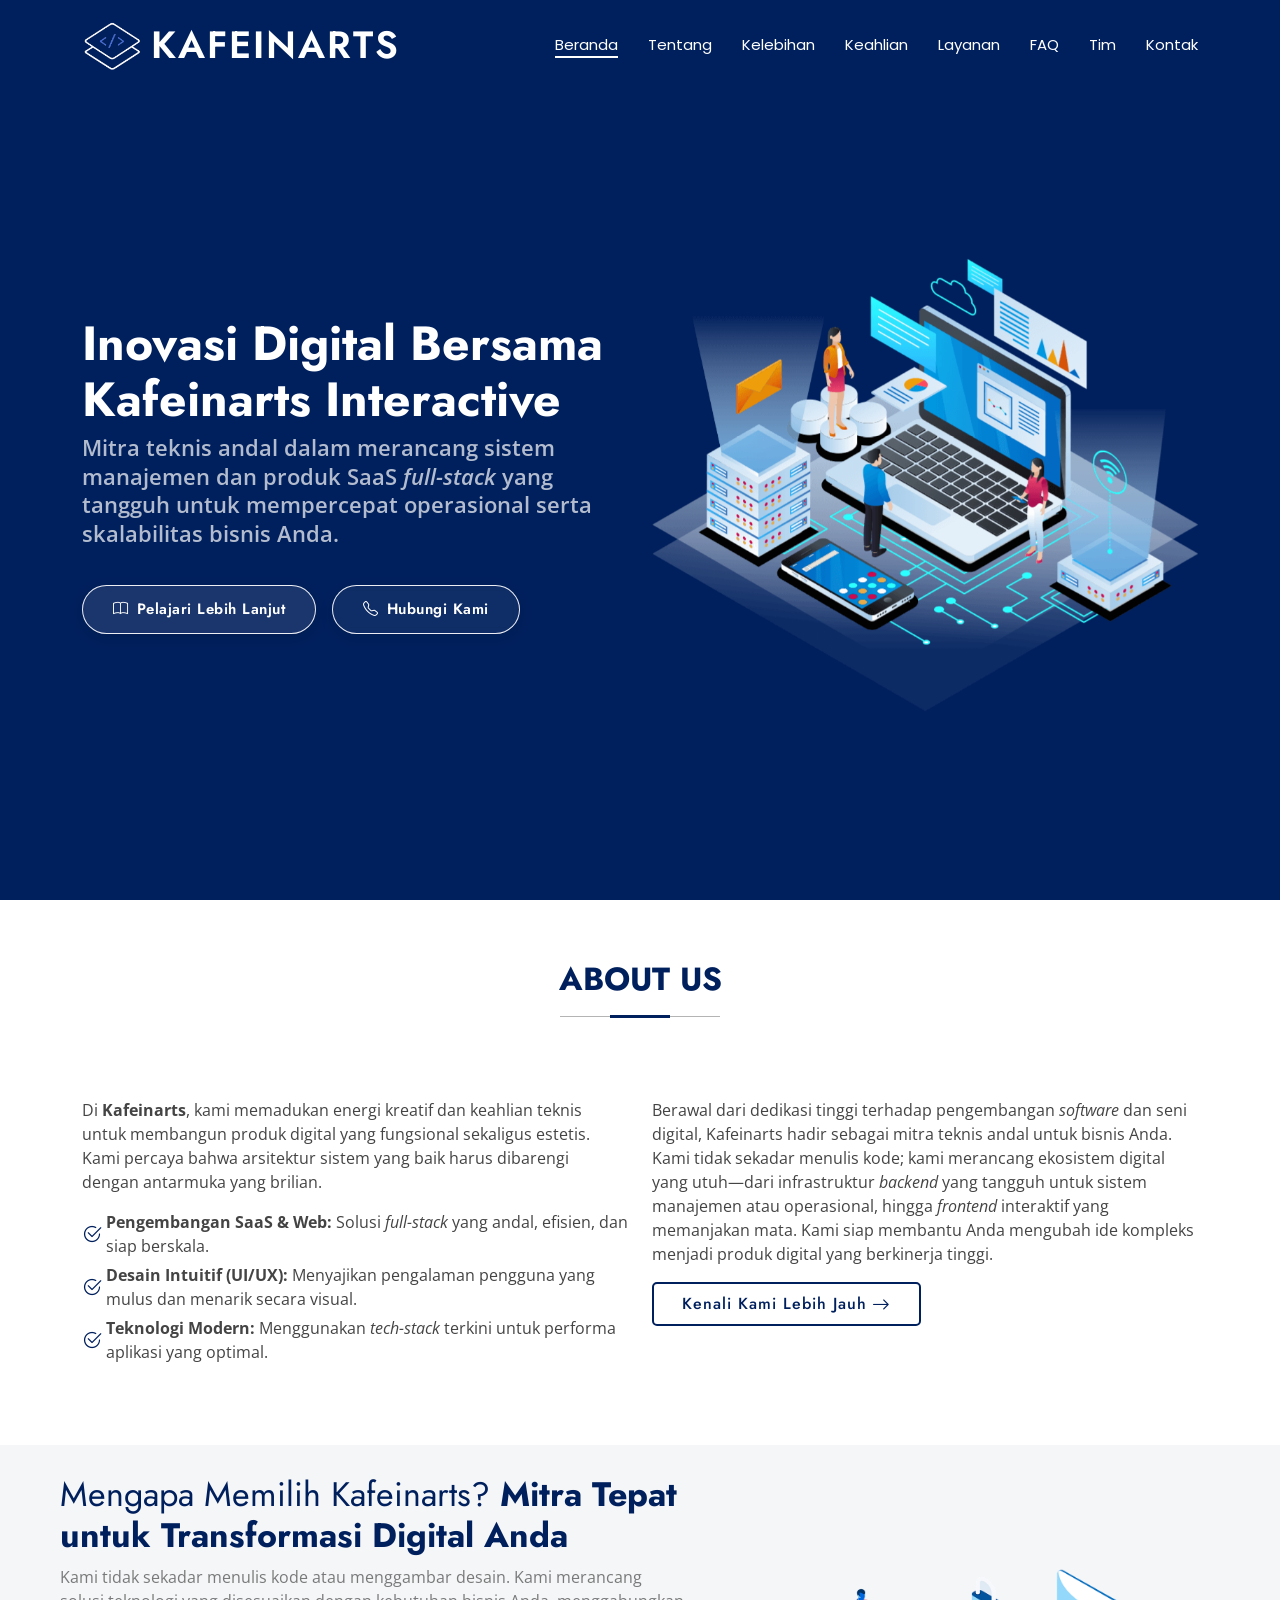
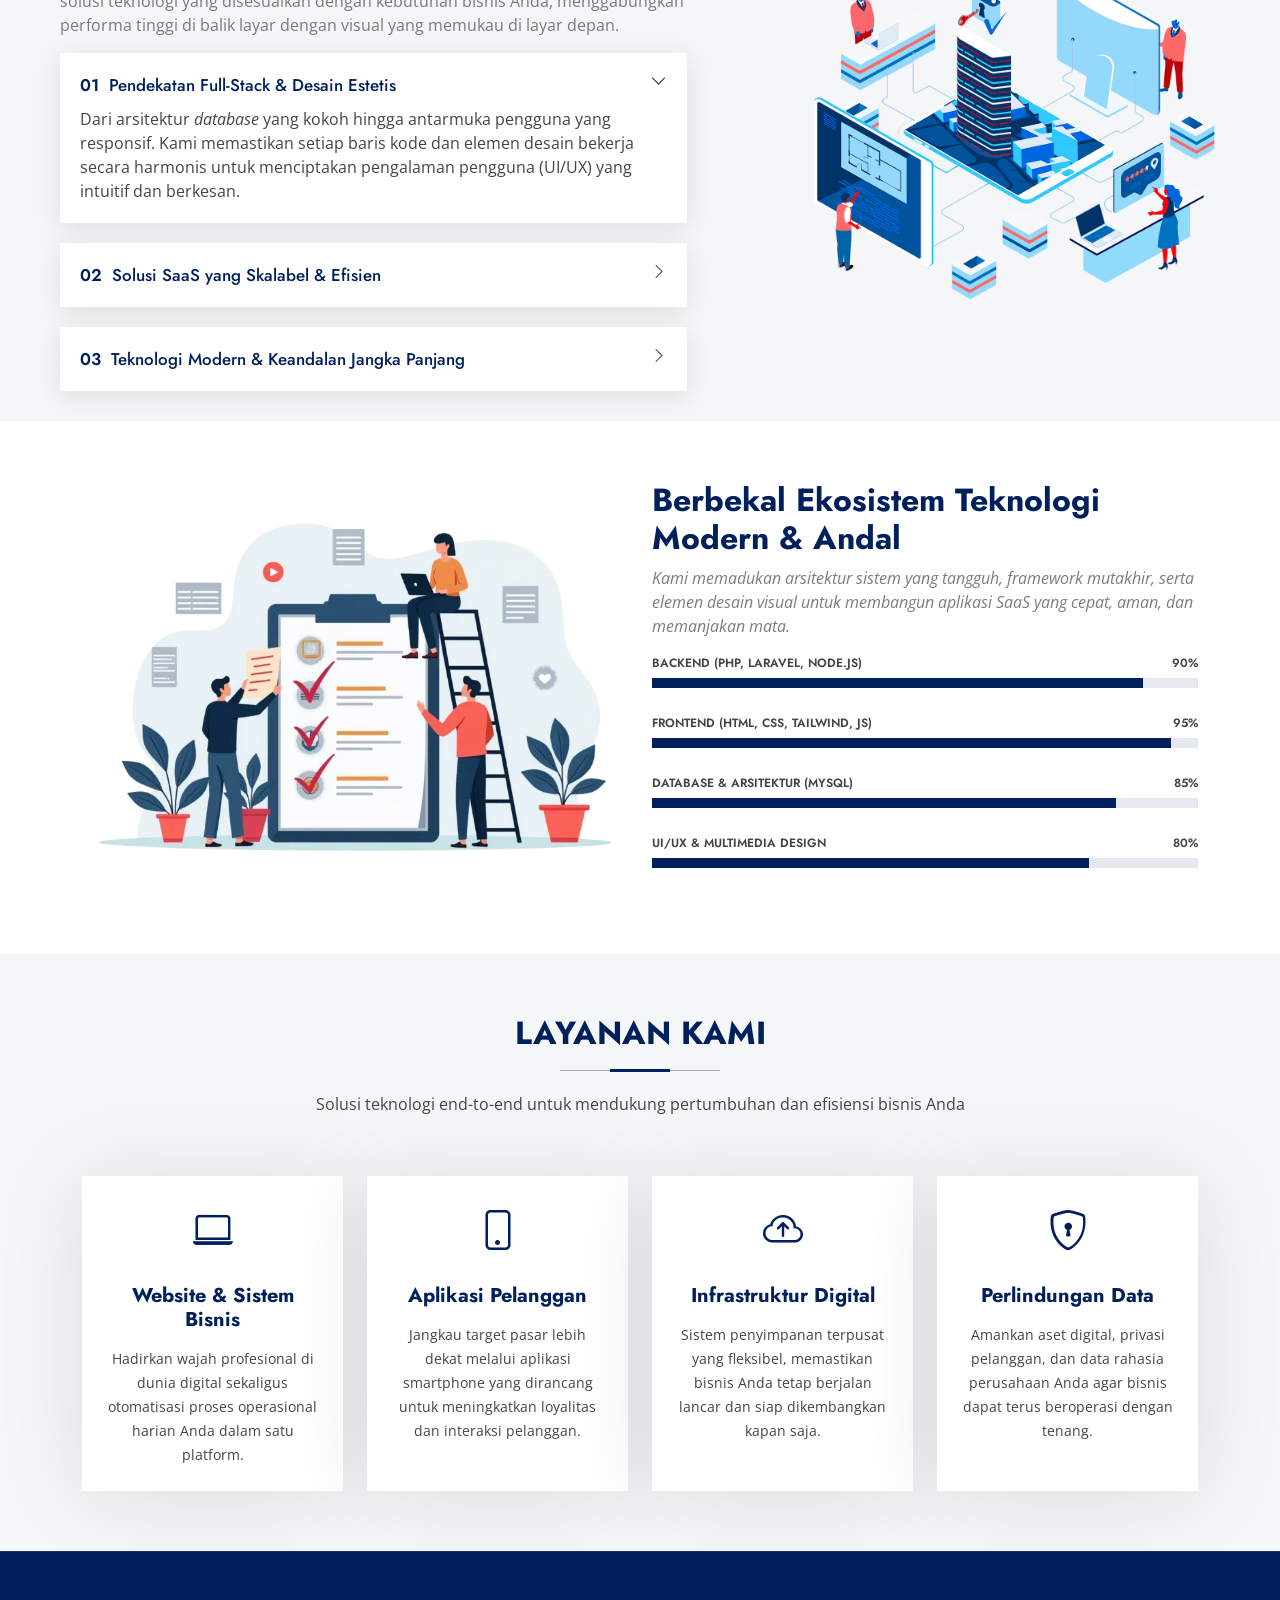
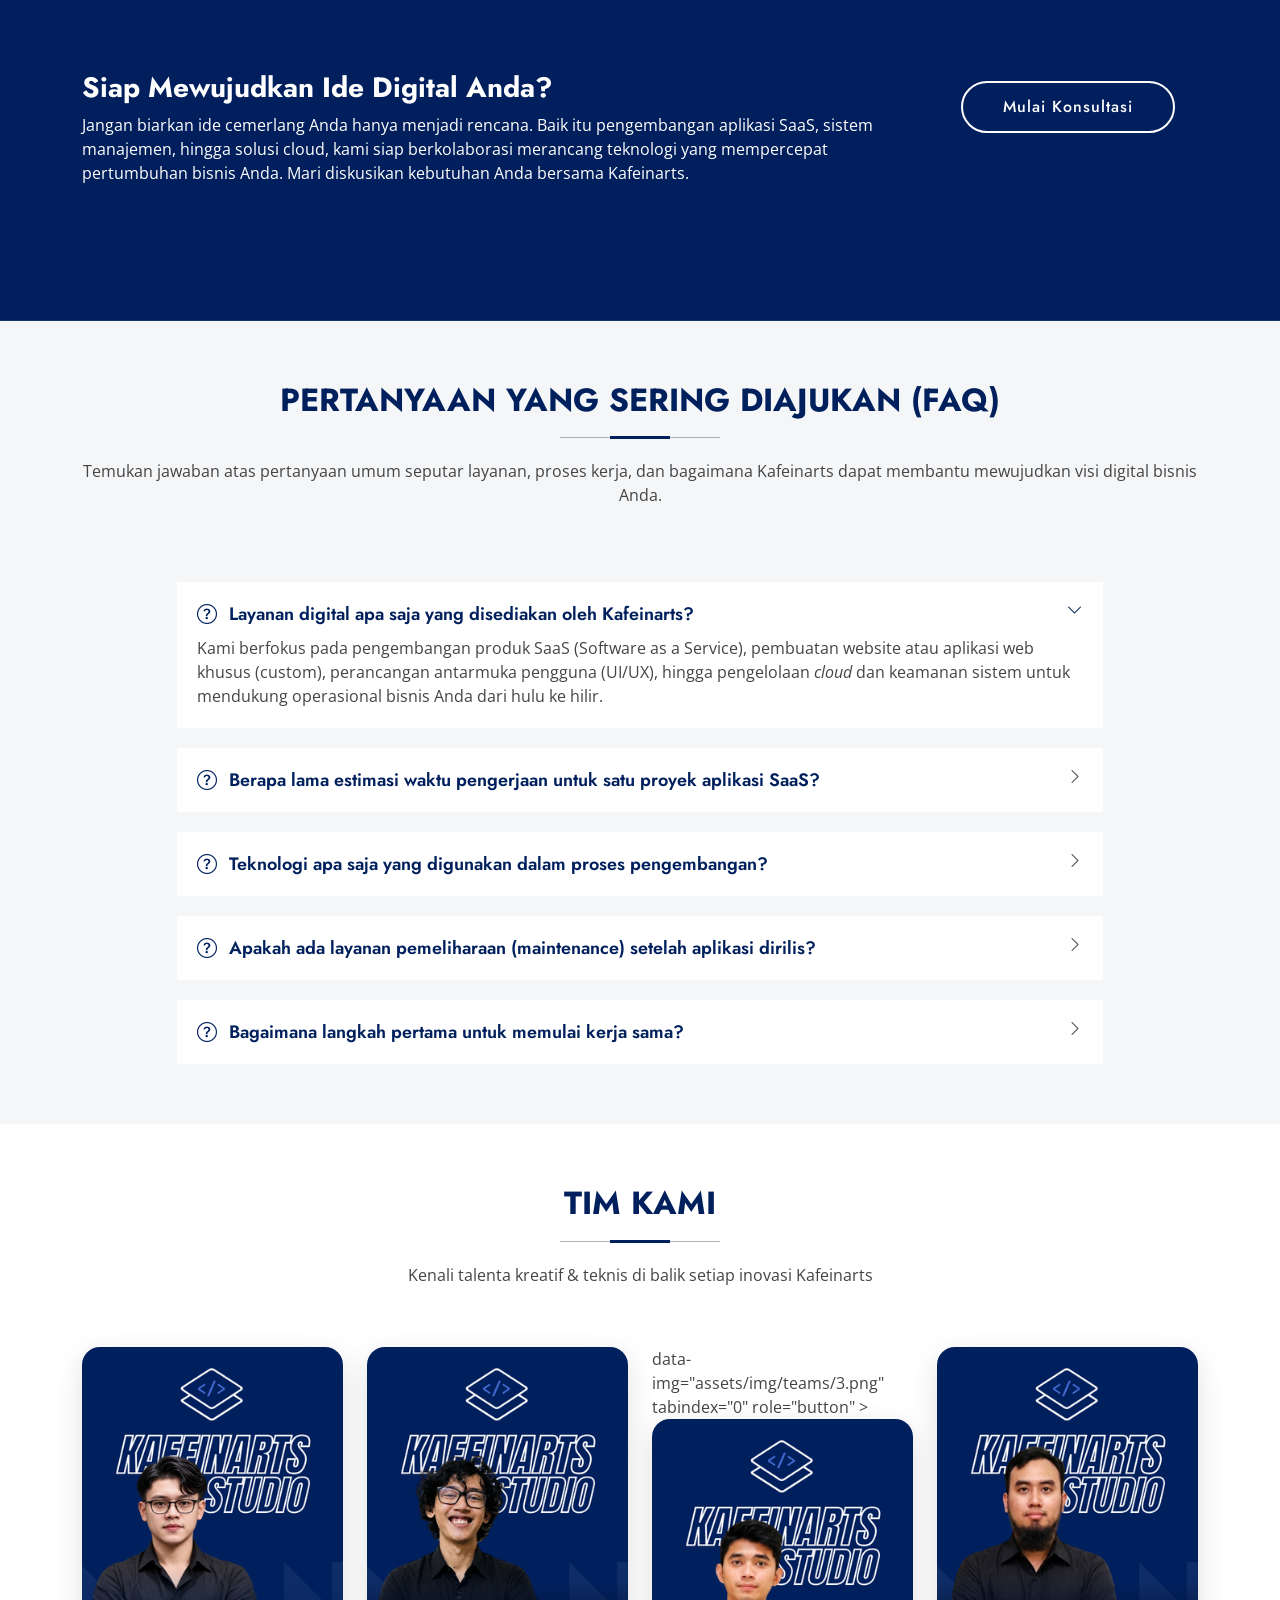
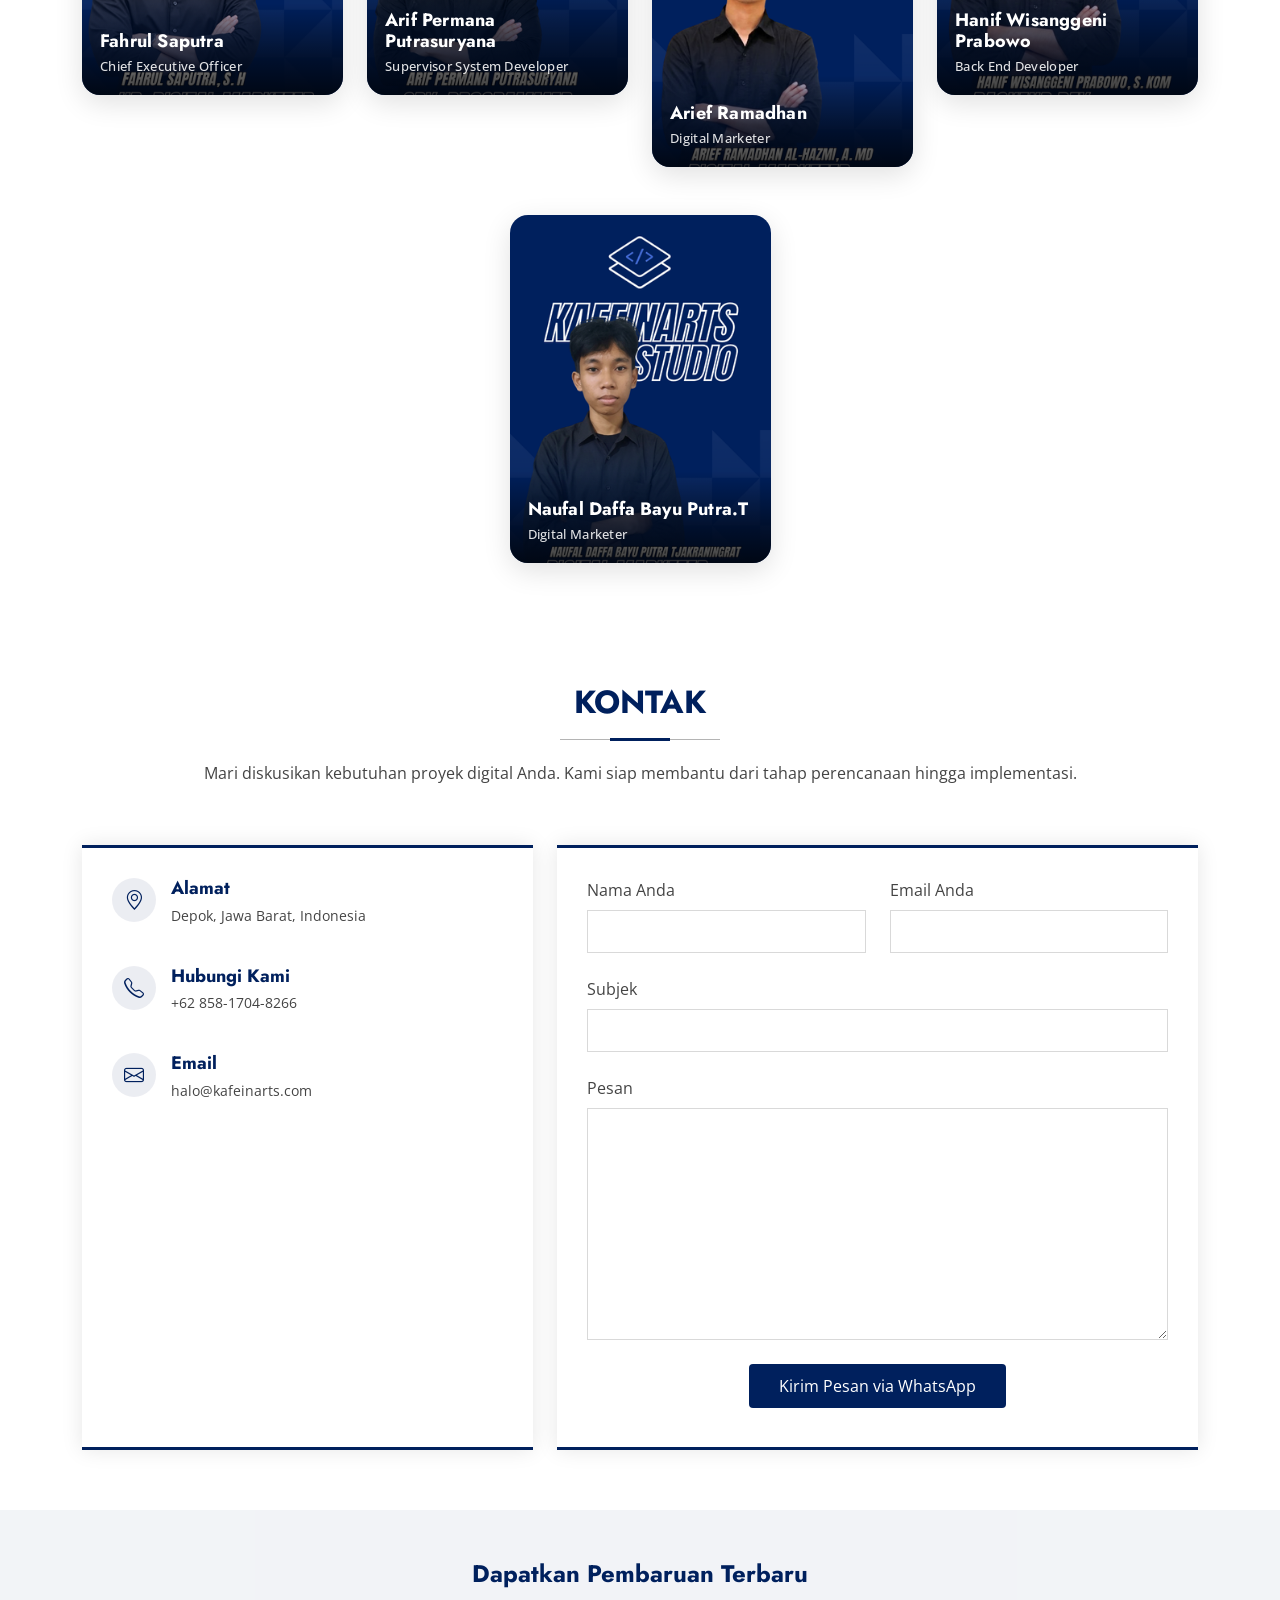
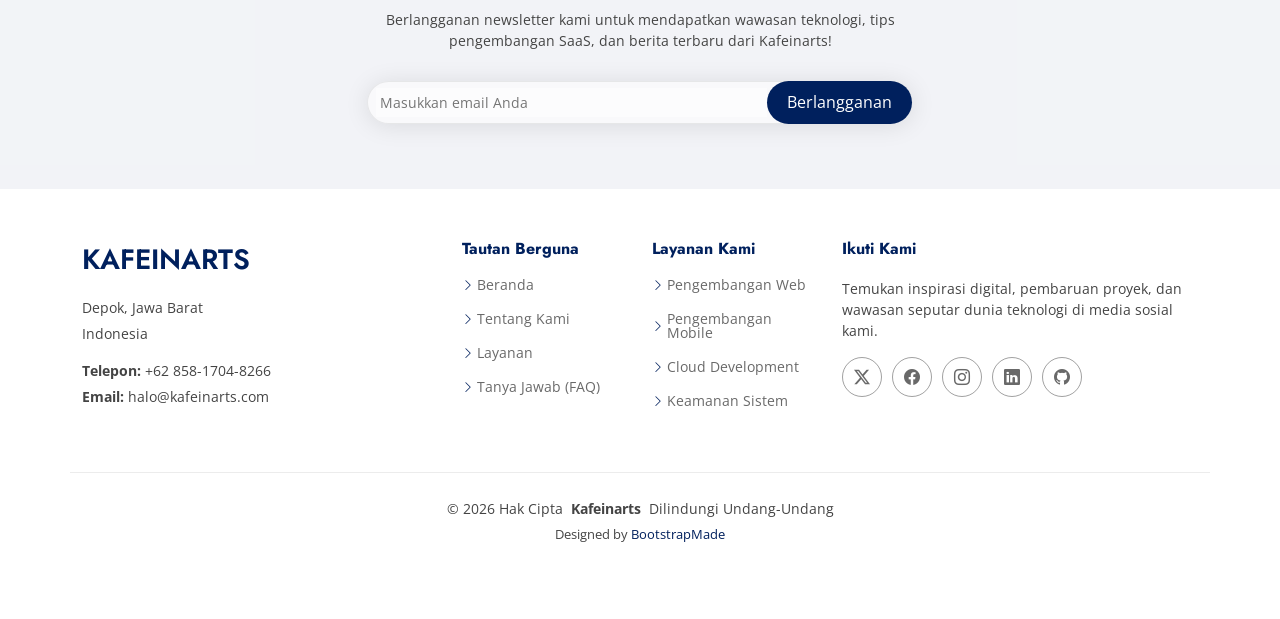
==== commit 1471bed6: "Feat: Change Logo" ====
--- a/index.html
+++ b/index.html
@@ -8,8 +8,8 @@
     <meta name="keywords" content="" />
 
     <!-- Favicons -->
-    <link href="assets/img/favicon.png" rel="icon" />
-    <link href="assets/img/apple-touch-icon.png" rel="apple-touch-icon" />
+    <link href="assets\img\logo.png" rel="icon" />
+    <link href="assets\img\logo.png" rel="apple-touch-icon" />
 
     <!-- Fonts -->
     <link href="https://fonts.googleapis.com" rel="preconnect" />
@@ -52,10 +52,10 @@
       <div
         class="container-fluid container-xl position-relative d-flex align-items-center"
       >
-        <a href="index.html" class="logo d-flex align-items-center me-auto">
-          <!-- Uncomment the line below if you also wish to use an image logo -->
-          <!-- <img src="assets/img/logo.webp" alt="Kafeinarts Logo"> -->
-          <h1 class="sitename">Kafeinarts</h1>
+        <a href="index.html" class="logo d-flex align-items-center me-auto" style="--logo-size: 38px; --logo-img-height: 52px;">
+          <!-- LOGO: adjust di baris 57 ini - ganti --logo-size / --logo-img-height -->
+          <img src="assets/img/logo.png" alt="Kafeinarts Logo" style="max-height: 60px; height: 60px;">
+          <h1 class="sitename" style="font-size: 38px;">Kafeinarts</h1>
         </a>
 
         <nav id="navmenu" class="navmenu">
@@ -810,18 +810,18 @@
               <div
                 class="team-portrait-card"
                 data-index="2"
-                data-name="William Anderson"
                 data-role="Chief Technology Officer"
+                <!-- data-name="Arief Ramadhan" -->
                 data-img="assets/img/teams/3.png"
                 tabindex="0"
                 role="button"
-                aria-label="Lihat foto William Anderson"
-              >
+                >
+                <!-- aria-label="Lihat foto Arief Ramadhan" -->
                 <div class="team-portrait-img">
                   <img
                     src="assets/img/teams/3.png"
-                    alt="William Anderson - Chief Technology Officer"
                     loading="lazy"
+                    <!-- alt="Arief Ramadhan - Chief Technology Officer" -->
                   />
                   <div class="team-portrait-overlay">
                     <h4>Arief Ramadhan</h4>
--- a/assets/css/main.css
+++ b/assets/css/main.css
@@ -159,17 +159,33 @@
 }
 
 .header .logo img {
-  max-height: 36px;
-  margin-right: 8px;
+  max-height: var(--logo-img-height, 46px);
+  height: var(--logo-img-height, 46px);
+  width: auto;
+  margin-right: 10px;
+  object-fit: contain;
+  transition: max-height 0.3s ease, height 0.3s ease;
 }
 
 .header .logo h1 {
-  font-size: 30px;
+  font-size: var(--logo-size, 34px);
   margin: 0;
-  font-weight: 500;
+  font-weight: 600;
   color: var(--heading-color);
   letter-spacing: 2px;
   text-transform: uppercase;
+  line-height: 1;
+  transition: font-size 0.3s ease;
+}
+
+@media (max-width: 768px) {
+  .header .logo h1 {
+    font-size: calc(var(--logo-size, 34px) * 0.78) !important;
+  }
+  .header .logo img {
+    max-height: calc(var(--logo-img-height, 46px) * 0.78) !important;
+    height: calc(var(--logo-img-height, 46px) * 0.78) !important;
+  }
 }
 
 .header .btn-getstarted,
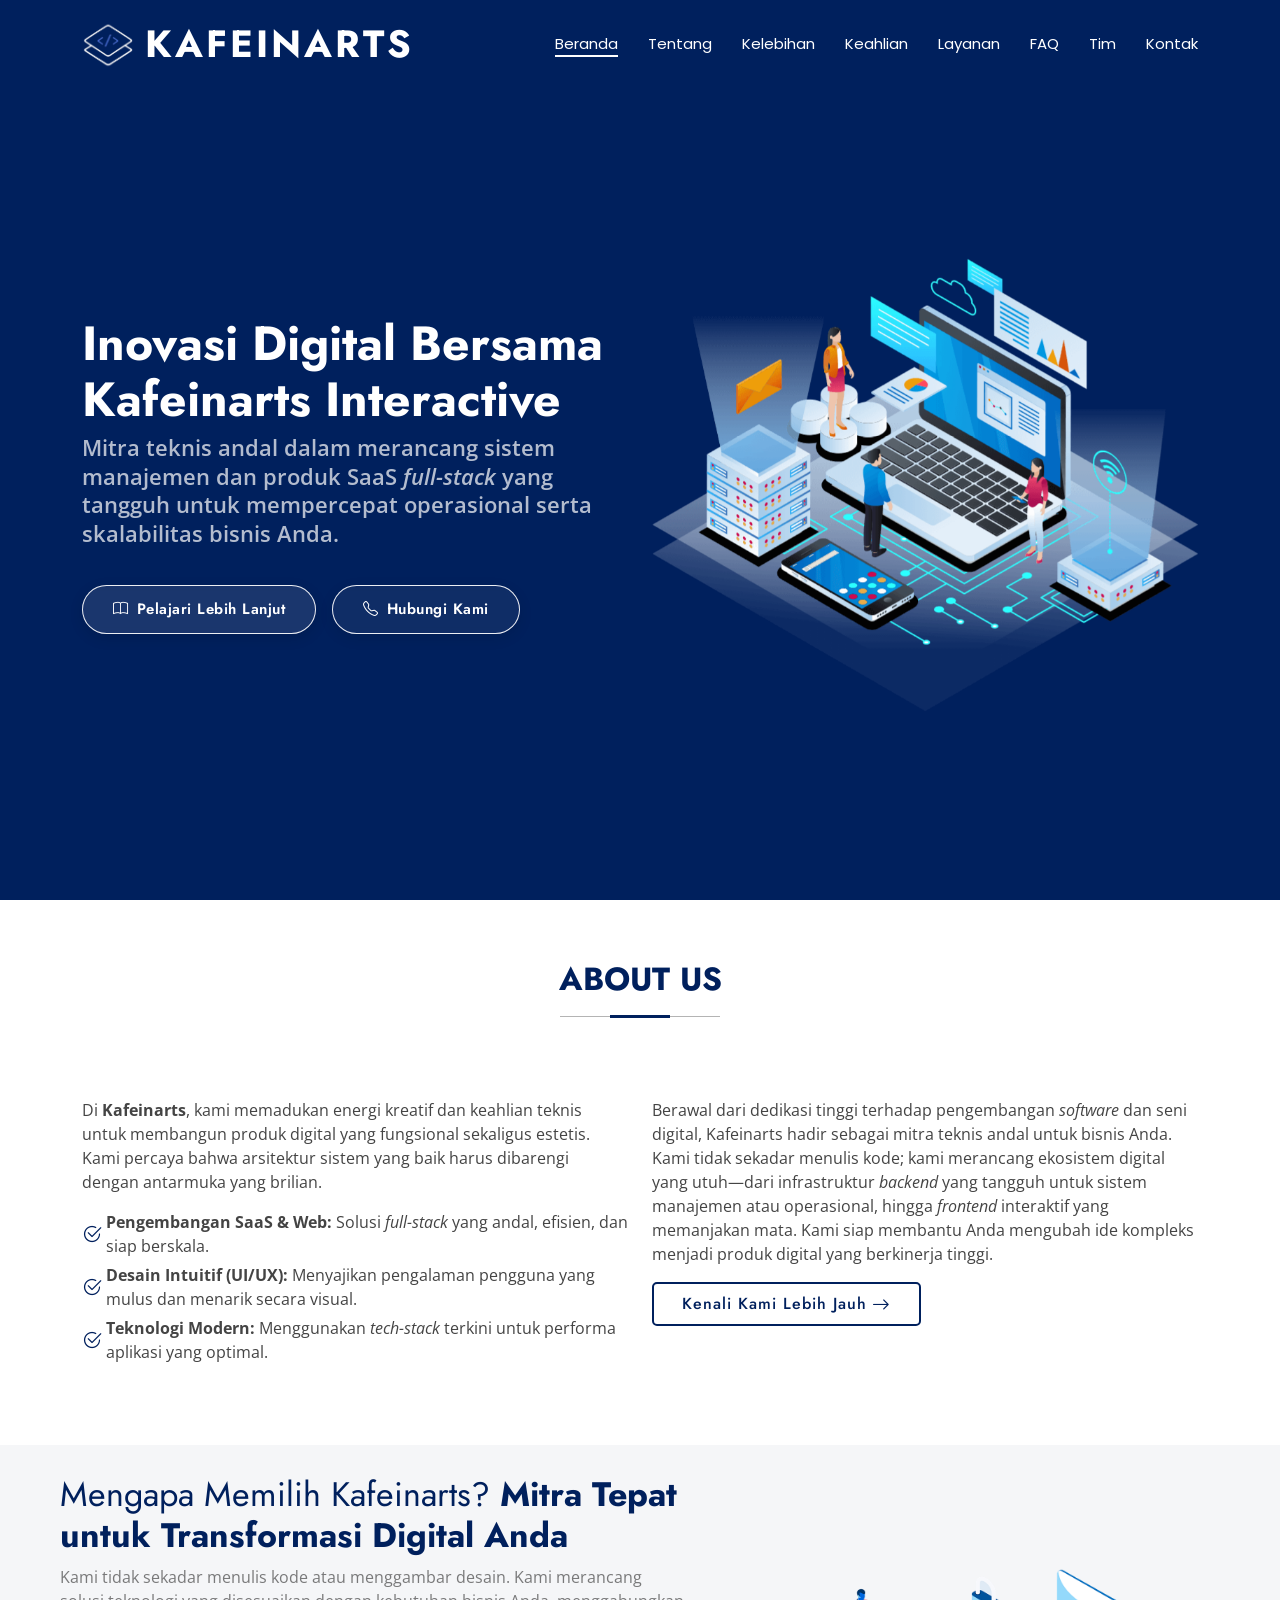
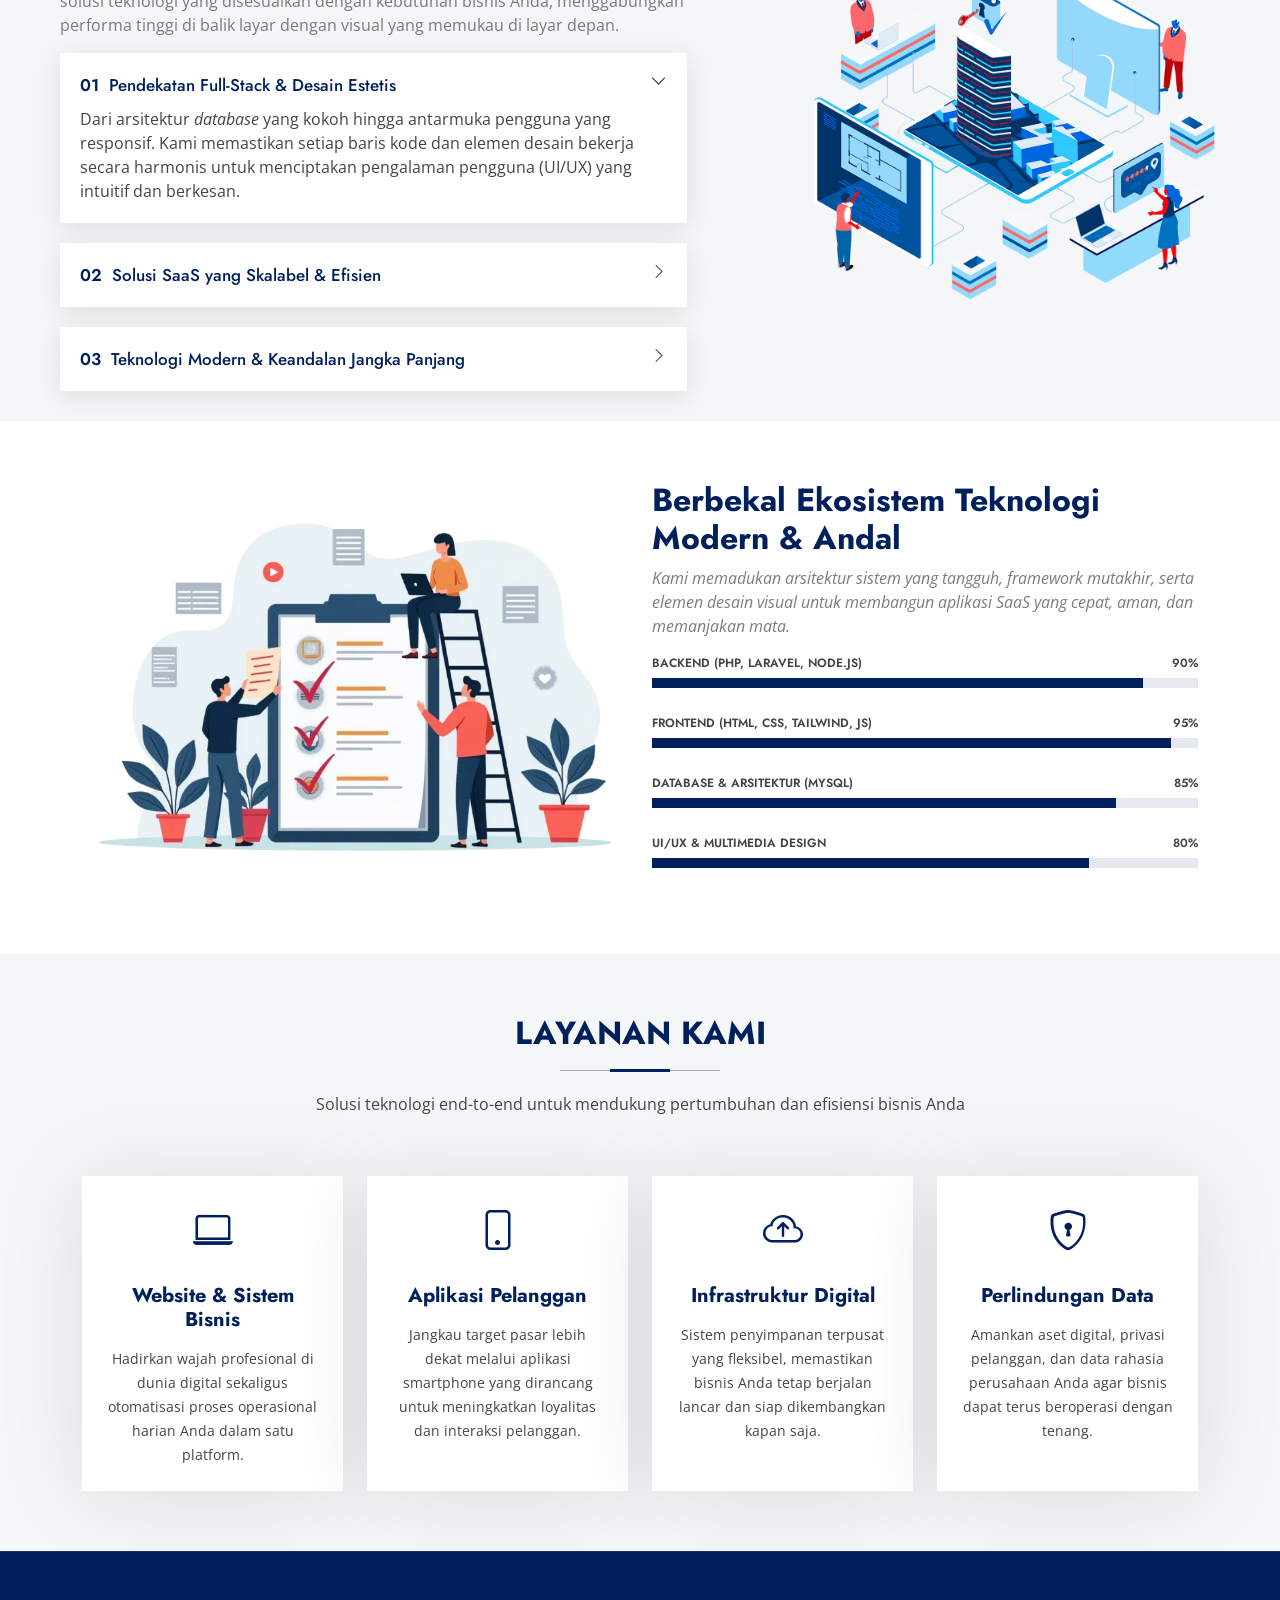
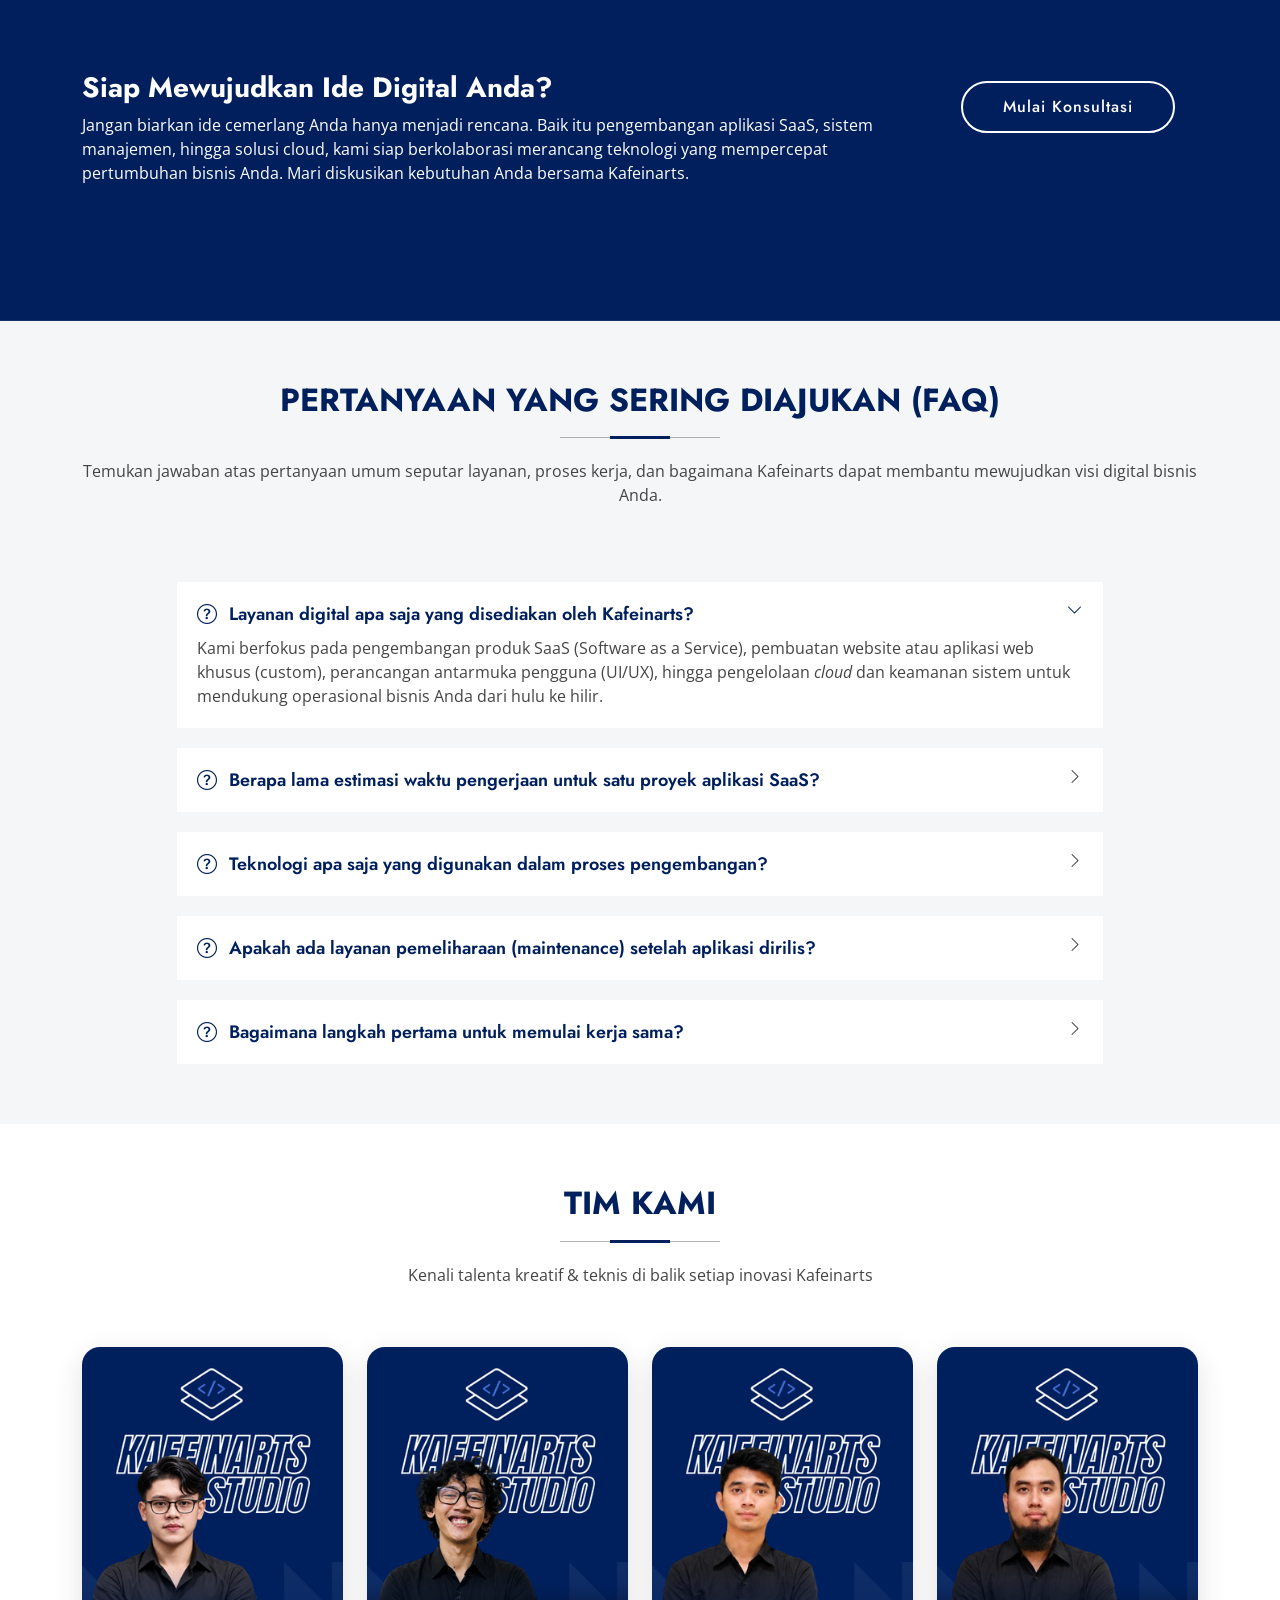
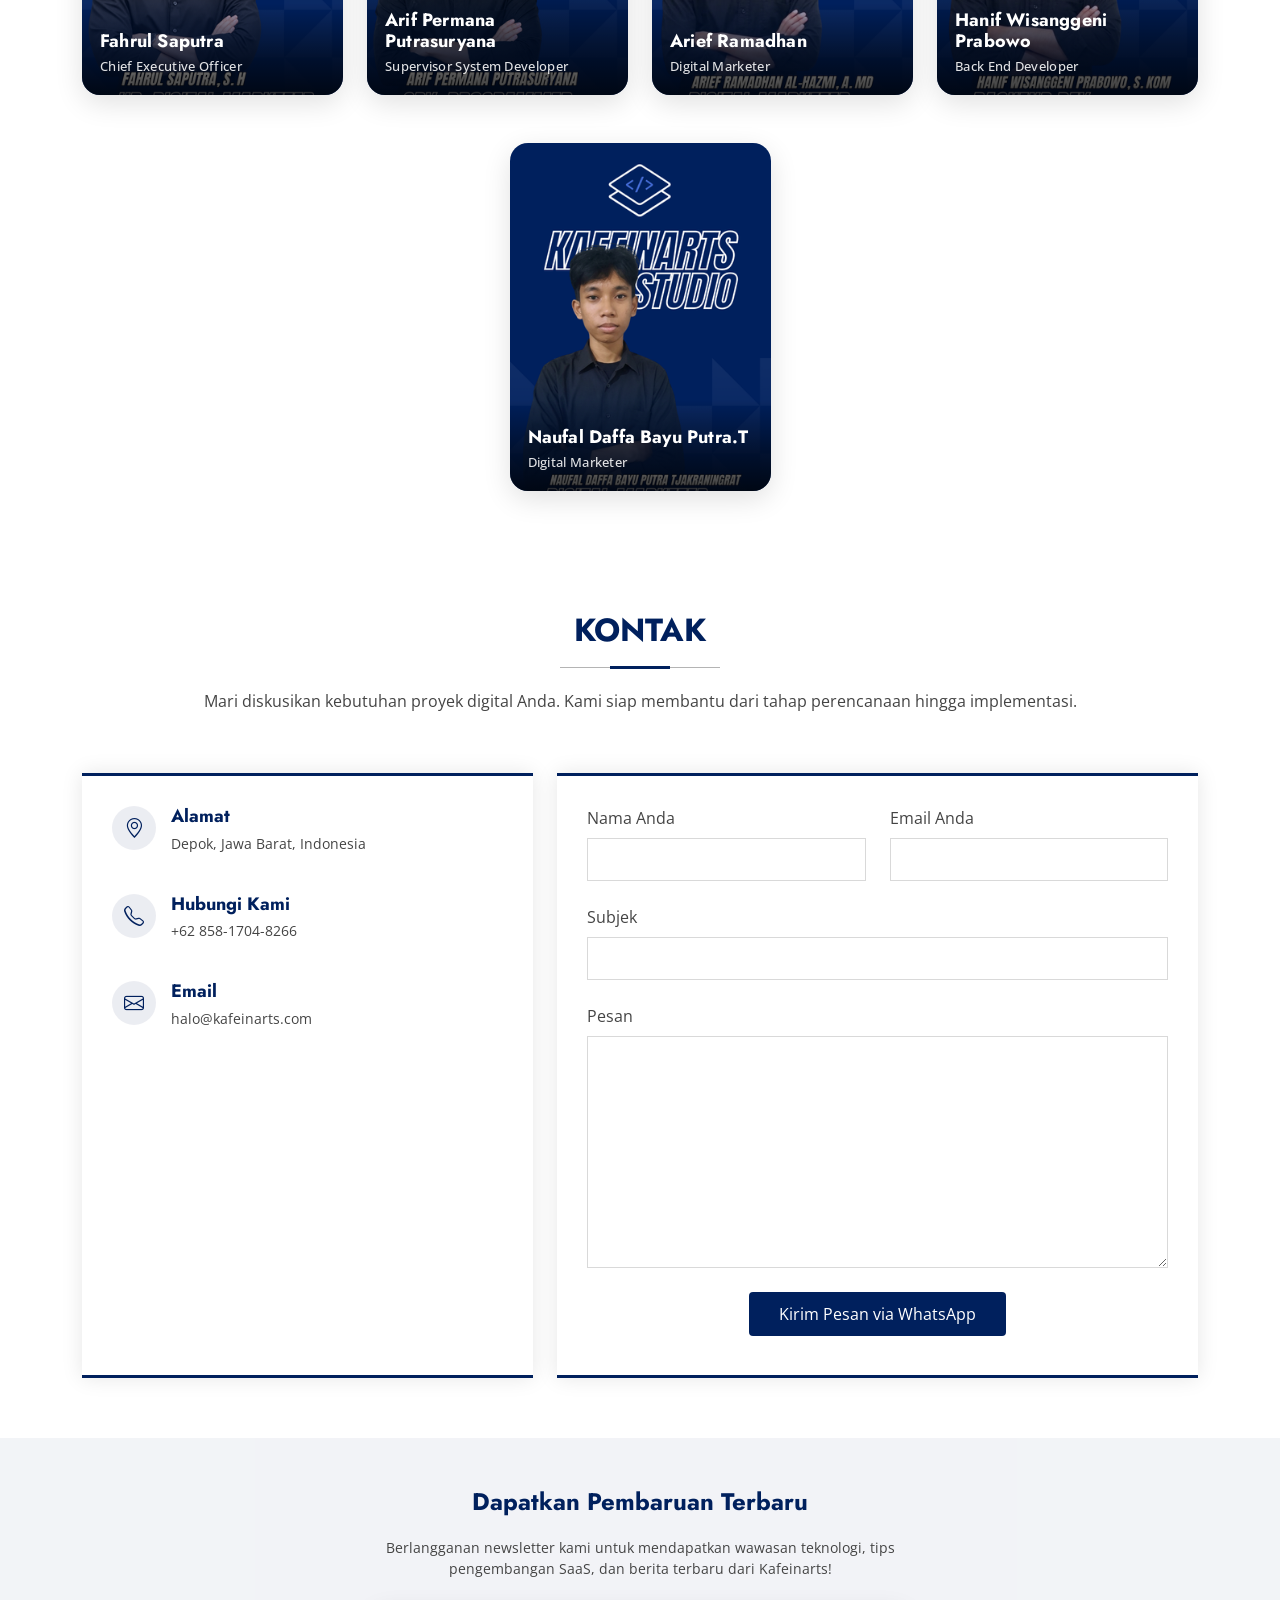
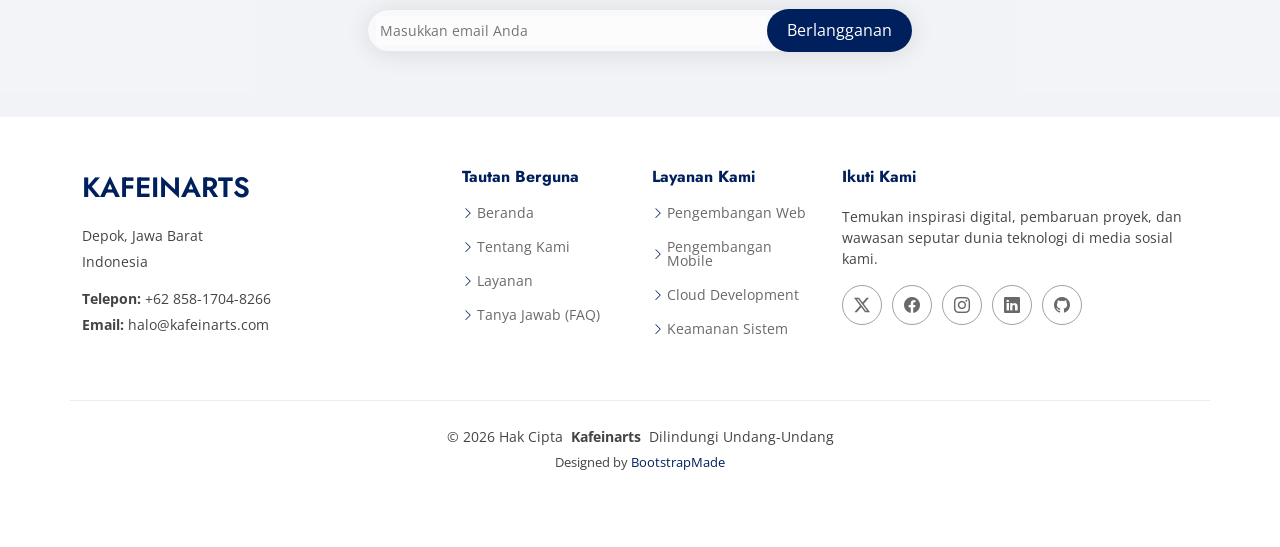
==== commit ae8bd027: "Fix Bugs" ====
--- a/index.html
+++ b/index.html
@@ -8,8 +8,8 @@
     <meta name="keywords" content="" />
 
     <!-- Favicons -->
-    <link href="assets\img\logo.png" rel="icon" />
-    <link href="assets\img\logo.png" rel="apple-touch-icon" />
+    <link href="assets/img/favicon.png" rel="icon" />
+    <link href="assets/img/apple-touch-icon.png" rel="apple-touch-icon" />
 
     <!-- Fonts -->
     <link href="https://fonts.googleapis.com" rel="preconnect" />
@@ -54,7 +54,7 @@
       >
         <a href="index.html" class="logo d-flex align-items-center me-auto" style="--logo-size: 38px; --logo-img-height: 52px;">
           <!-- LOGO: adjust di baris 57 ini - ganti --logo-size / --logo-img-height -->
-          <img src="assets/img/logo.png" alt="Kafeinarts Logo" style="max-height: 60px; height: 60px;">
+          <img src="assets/img/logo.png" alt="Kafeinarts Logo" style="max-height: 52px; height: 52px;">
           <h1 class="sitename" style="font-size: 38px;">Kafeinarts</h1>
         </a>
 
@@ -811,7 +811,7 @@
                 class="team-portrait-card"
                 data-index="2"
                 data-role="Chief Technology Officer"
-                <!-- data-name="Arief Ramadhan" -->
+              data-name="Arief Ramadhan"
                 data-img="assets/img/teams/3.png"
                 tabindex="0"
                 role="button"
@@ -821,7 +821,7 @@
                   <img
                     src="assets/img/teams/3.png"
                     loading="lazy"
-                    <!-- alt="Arief Ramadhan - Chief Technology Officer" -->
+                    alt="Arief Ramadhan - Chief Technology Officer" 
                   />
                   <div class="team-portrait-overlay">
                     <h4>Arief Ramadhan</h4>
--- a/assets/css/main.css
+++ b/assets/css/main.css
@@ -162,20 +162,58 @@
   max-height: var(--logo-img-height, 46px);
   height: var(--logo-img-height, 46px);
   width: auto;
-  margin-right: 10px;
+  margin-right: 12px;
   object-fit: contain;
-  transition: max-height 0.3s ease, height 0.3s ease;
+  transition: max-height 0.3s ease, height 0.3s ease, transform 0.3s ease, box-shadow 0.3s ease;
+}
+
+.header .logo img.logo-img-elegant {
+  background: #ffffff;
+  border-radius: 50%;
+  padding: 6px;
+  border: 1.5px solid rgba(255, 255, 255, 0.95);
+  box-shadow:
+    0 2px 10px rgba(0, 0, 0, 0.18),
+    0 0 0 3px rgba(255, 255, 255, 0.08);
+  object-fit: contain;
+  aspect-ratio: 1 / 1;
+  width: var(--logo-img-height, 46px);
+  height: var(--logo-img-height, 46px);
+}
+
+.header .logo:hover img.logo-img-elegant {
+  transform: scale(1.04) rotate(-2deg);
+  box-shadow:
+    0 4px 16px rgba(0, 0, 0, 0.22),
+    0 0 0 4px rgba(255, 255, 255, 0.12),
+    0 0 20px rgba(255, 255, 255, 0.18);
 }
 
 .header .logo h1 {
-  font-size: var(--logo-size, 34px);
+  font-size: var(--logo-size, 32px);
   margin: 0;
-  font-weight: 600;
+  font-weight: 700;
   color: var(--heading-color);
-  letter-spacing: 2px;
+  letter-spacing: 3px;
   text-transform: uppercase;
   line-height: 1;
-  transition: font-size 0.3s ease;
+  transition: font-size 0.3s ease, letter-spacing 0.3s ease;
+  font-family: var(--heading-font);
+  display: flex;
+  align-items: baseline;
+  gap: 0;
+}
+
+.header .logo h1 span {
+  font-weight: 300;
+  letter-spacing: 4px;
+  color: #E8DCC6;
+  /* elegan gold-champagne - kontras lembut di navy #00205D */
+  margin-left: 1px;
+}
+
+.header .logo:hover h1 {
+  letter-spacing: 3.5px;
 }
 
 @media (max-width: 768px) {
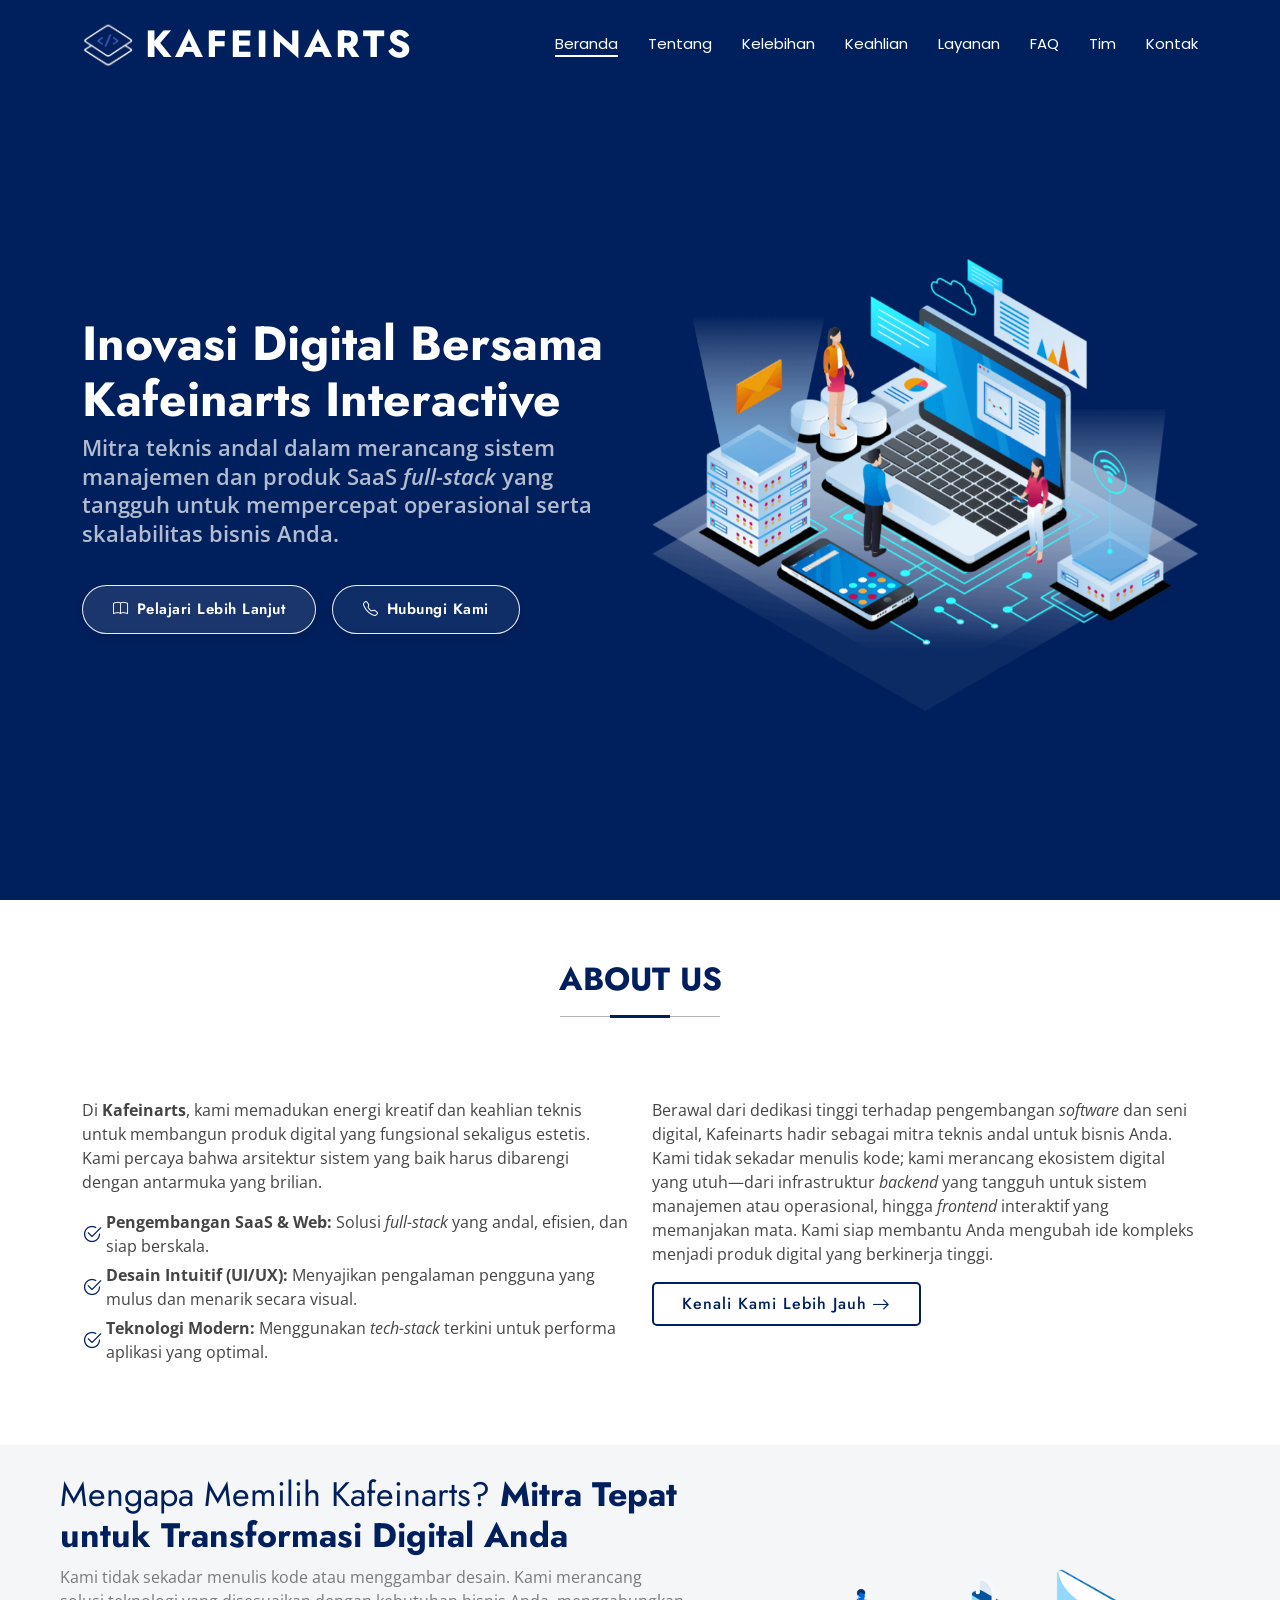
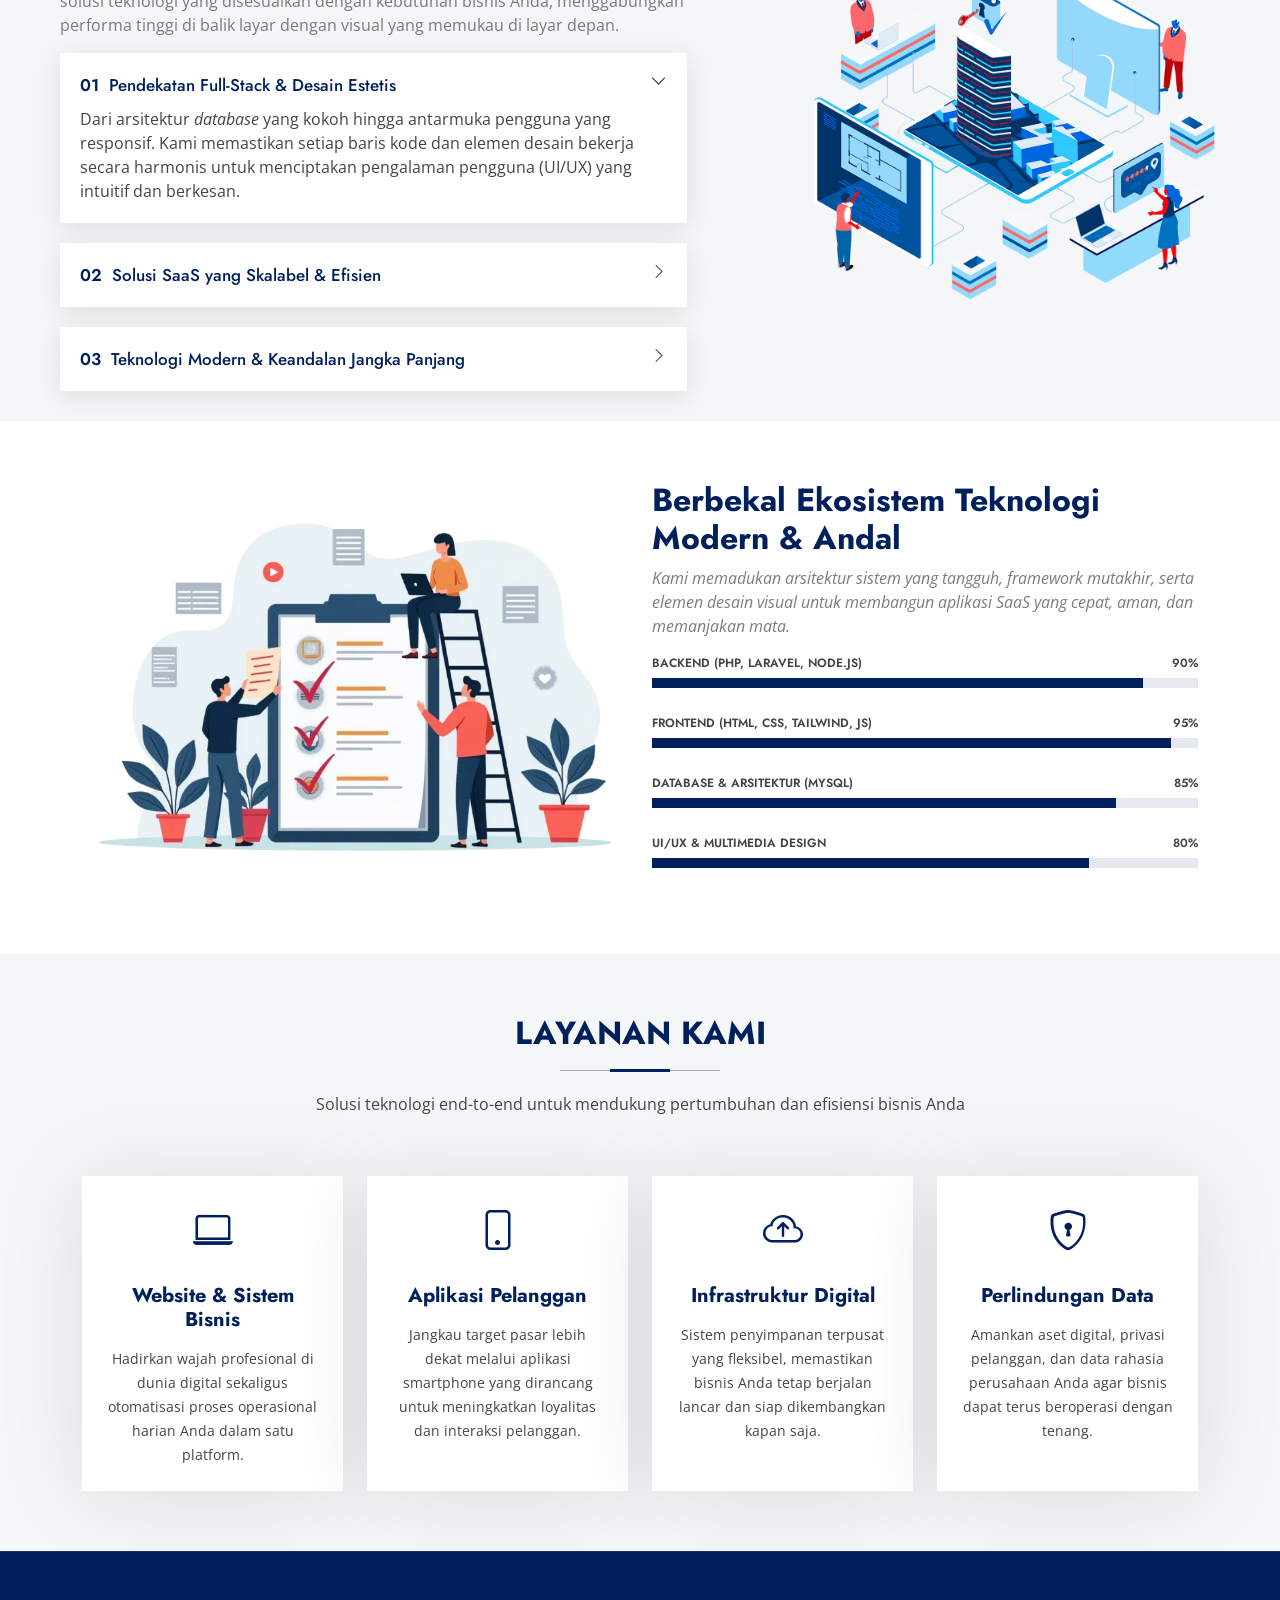
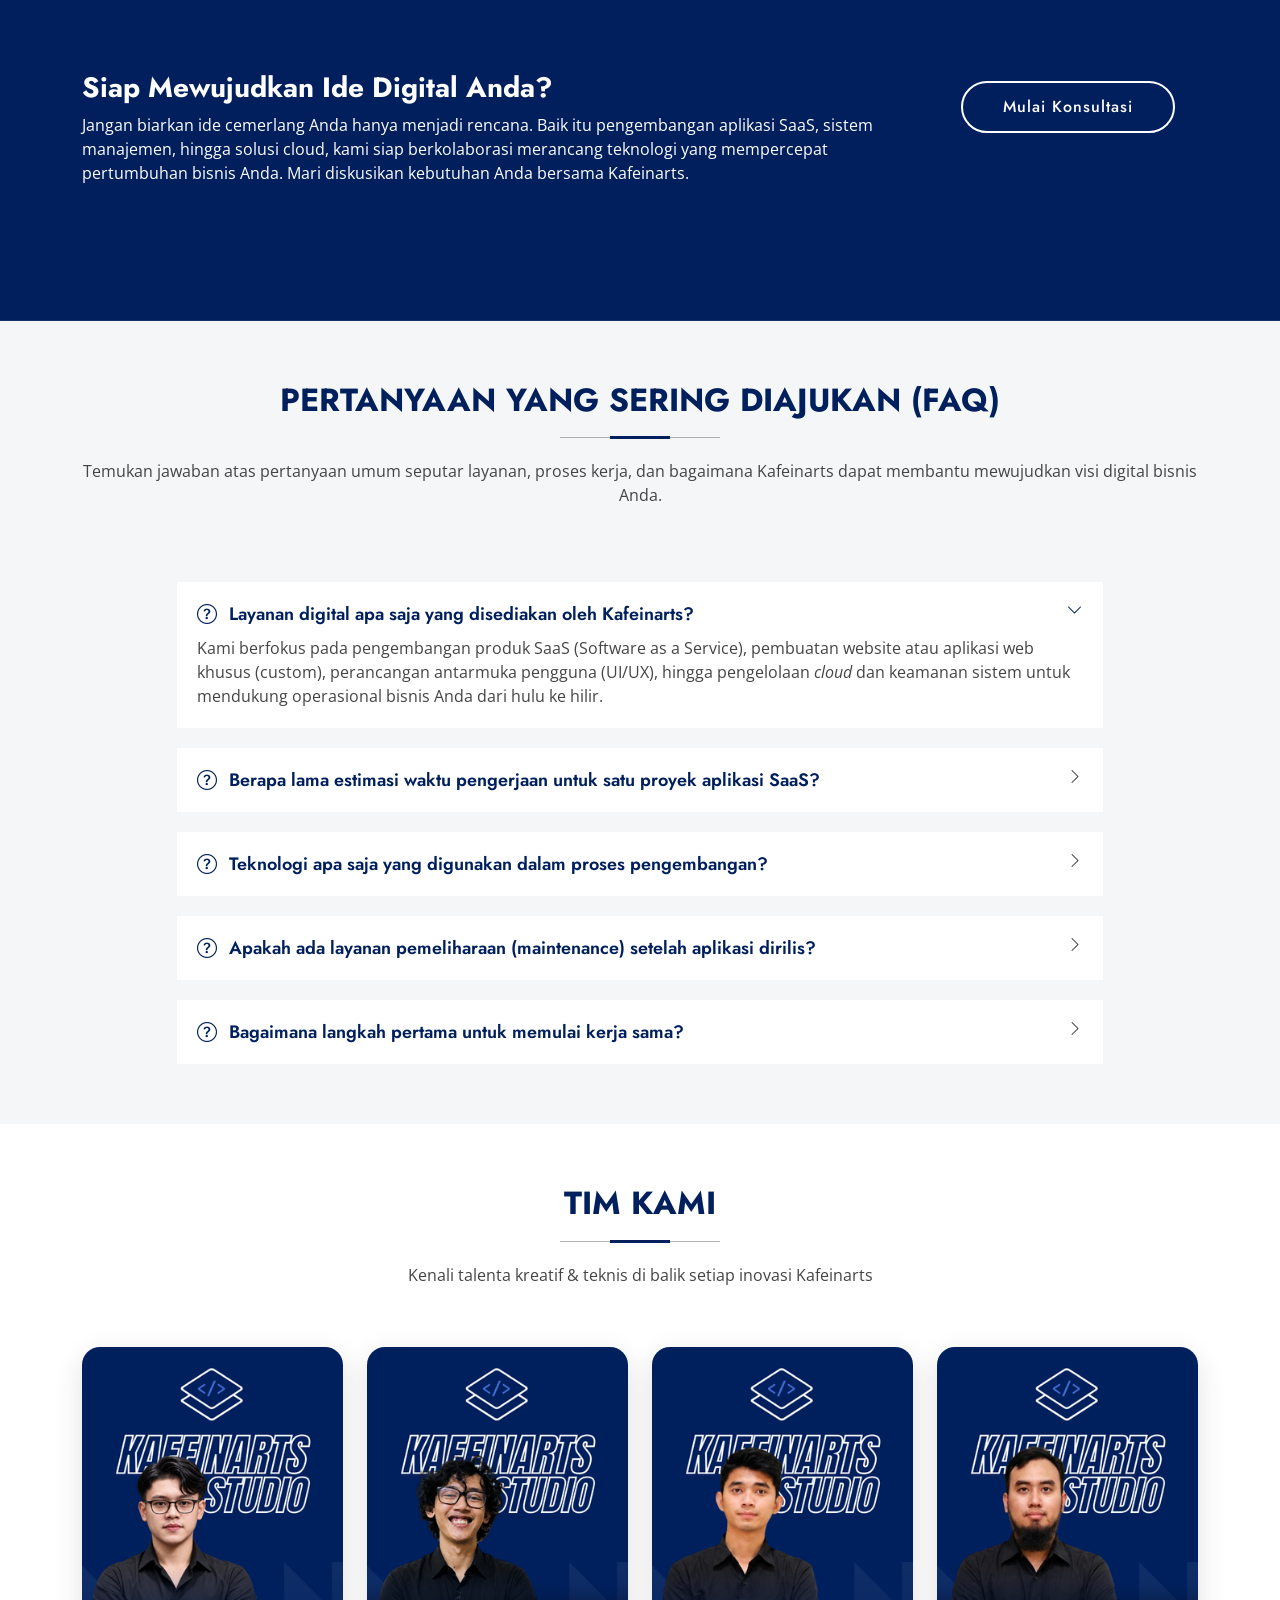
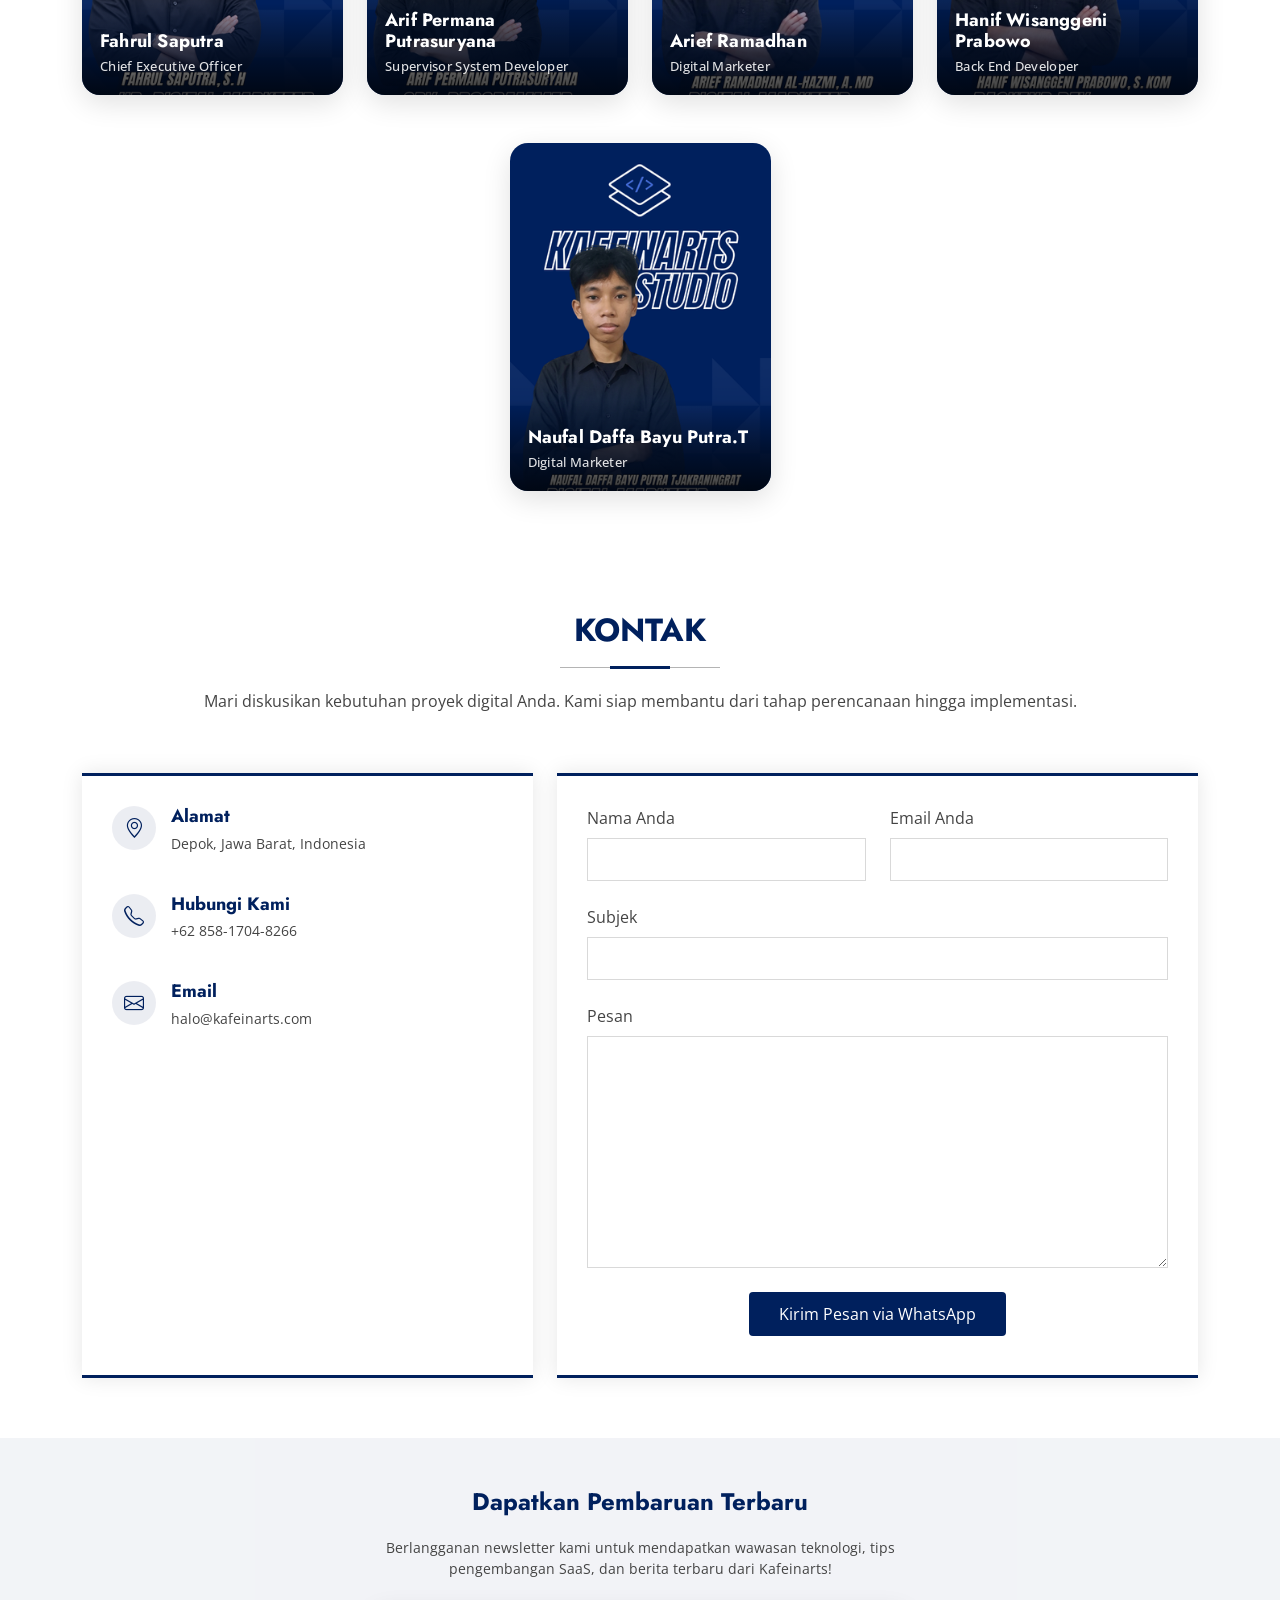
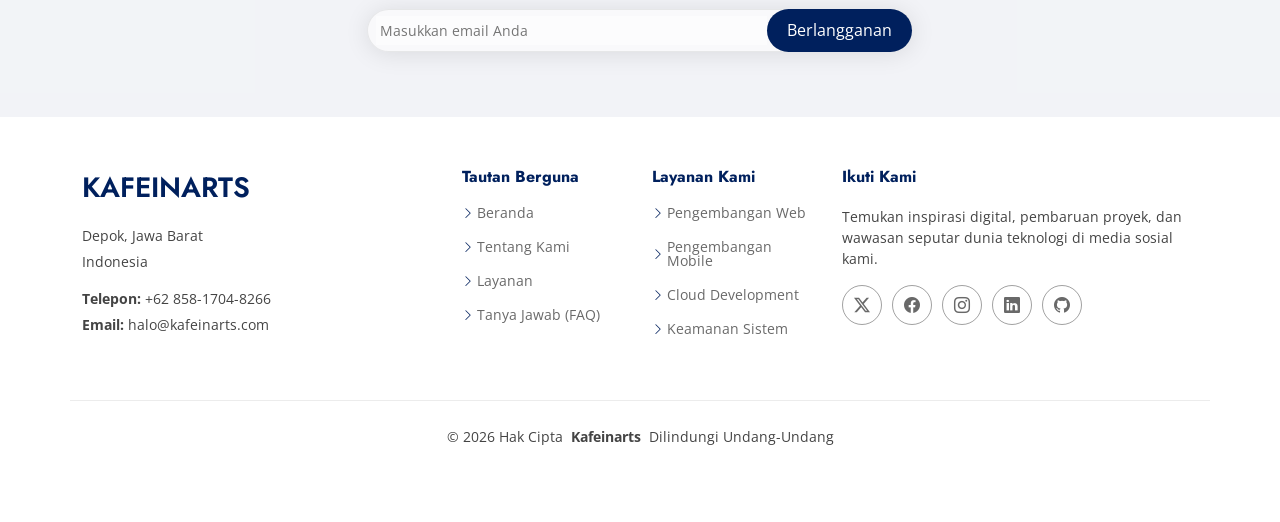
==== commit 950fc09b: "fix done footer" ====
--- a/index.html
+++ b/index.html
@@ -1198,9 +1198,6 @@
           <strong class="px-1 sitename">Kafeinarts</strong>
           <span>Dilindungi Undang-Undang</span>
         </p>
-        <div class="credits">
-          Designed by <a href="https://bootstrapmade.com/">BootstrapMade</a>
-        </div>
       </div>
     </footer>
 
@@ -1210,7 +1207,7 @@
       id="scroll-top"
       class="scroll-top d-flex align-items-center justify-content-center"
       ><i class="bi bi-arrow-up-short"></i
-    ></a>
+        ></a>
 
     <!-- Preloader -->
     <div id="preloader"></div>
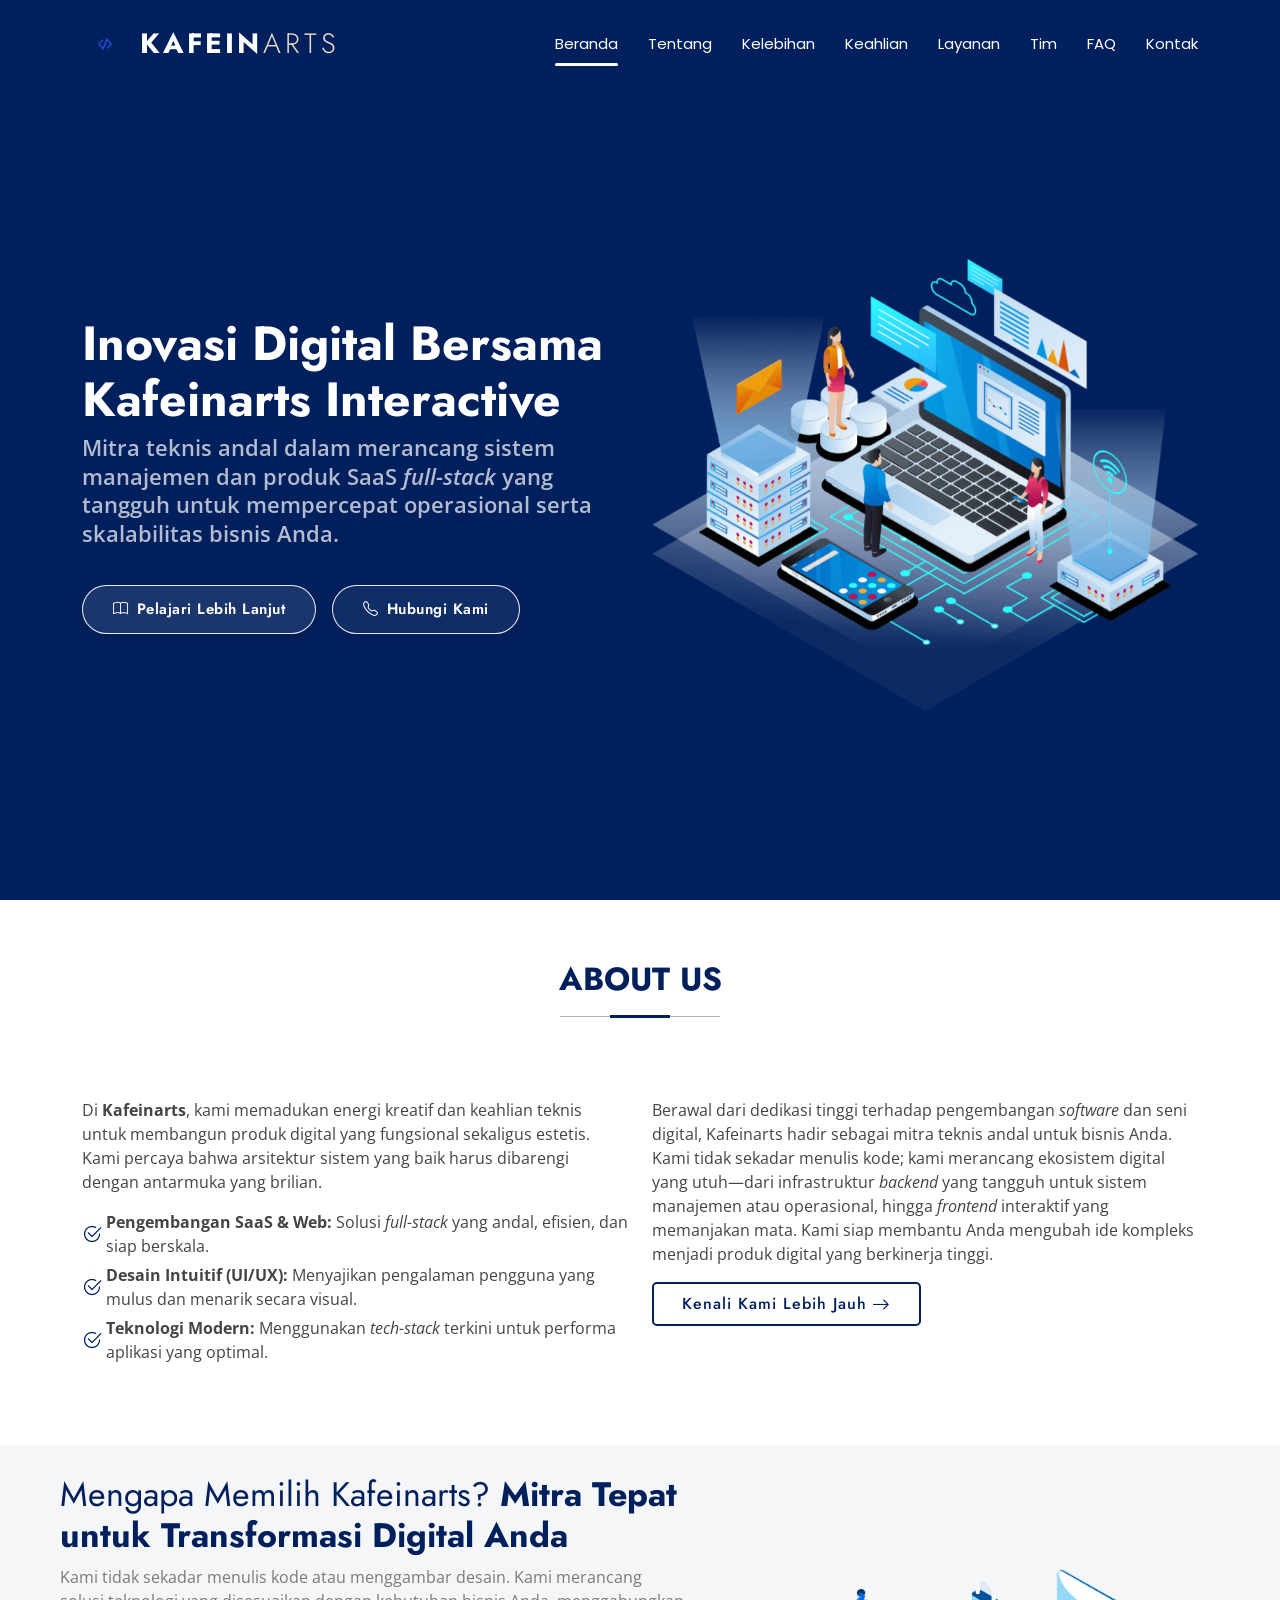
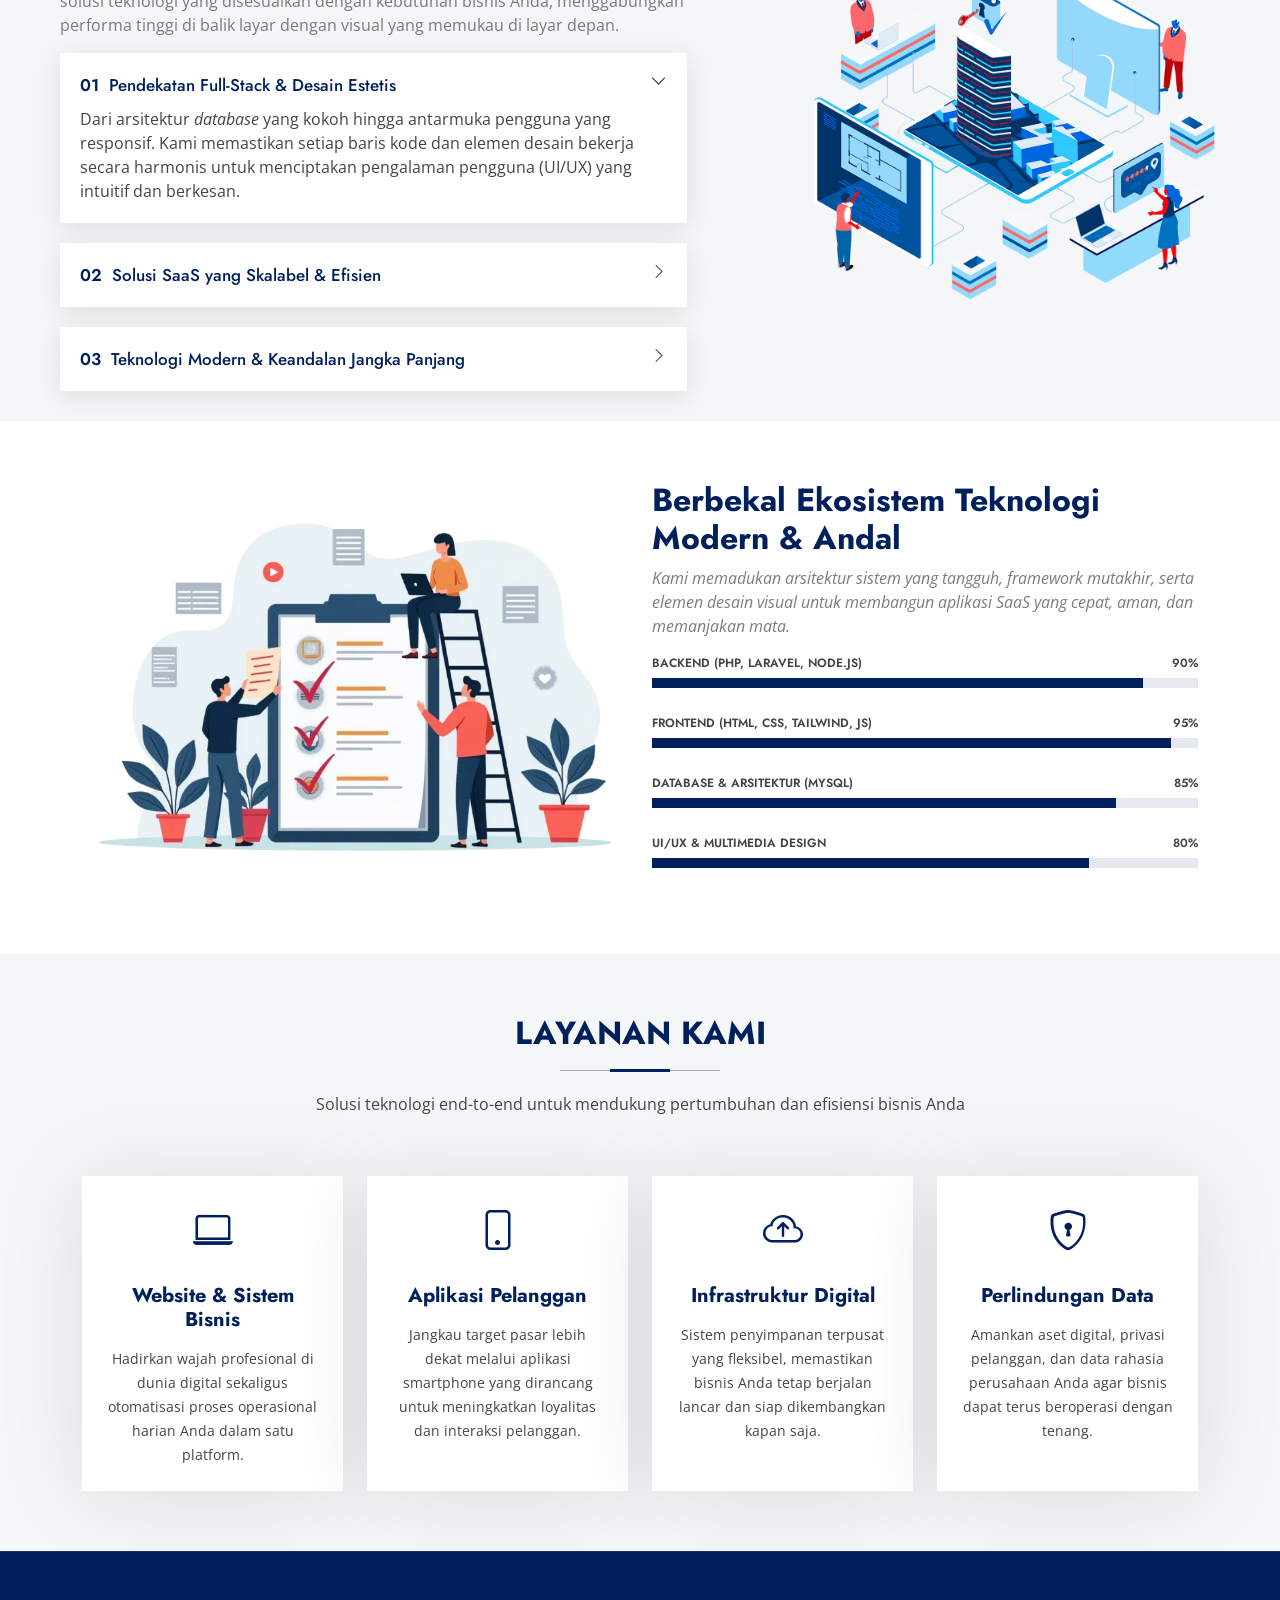
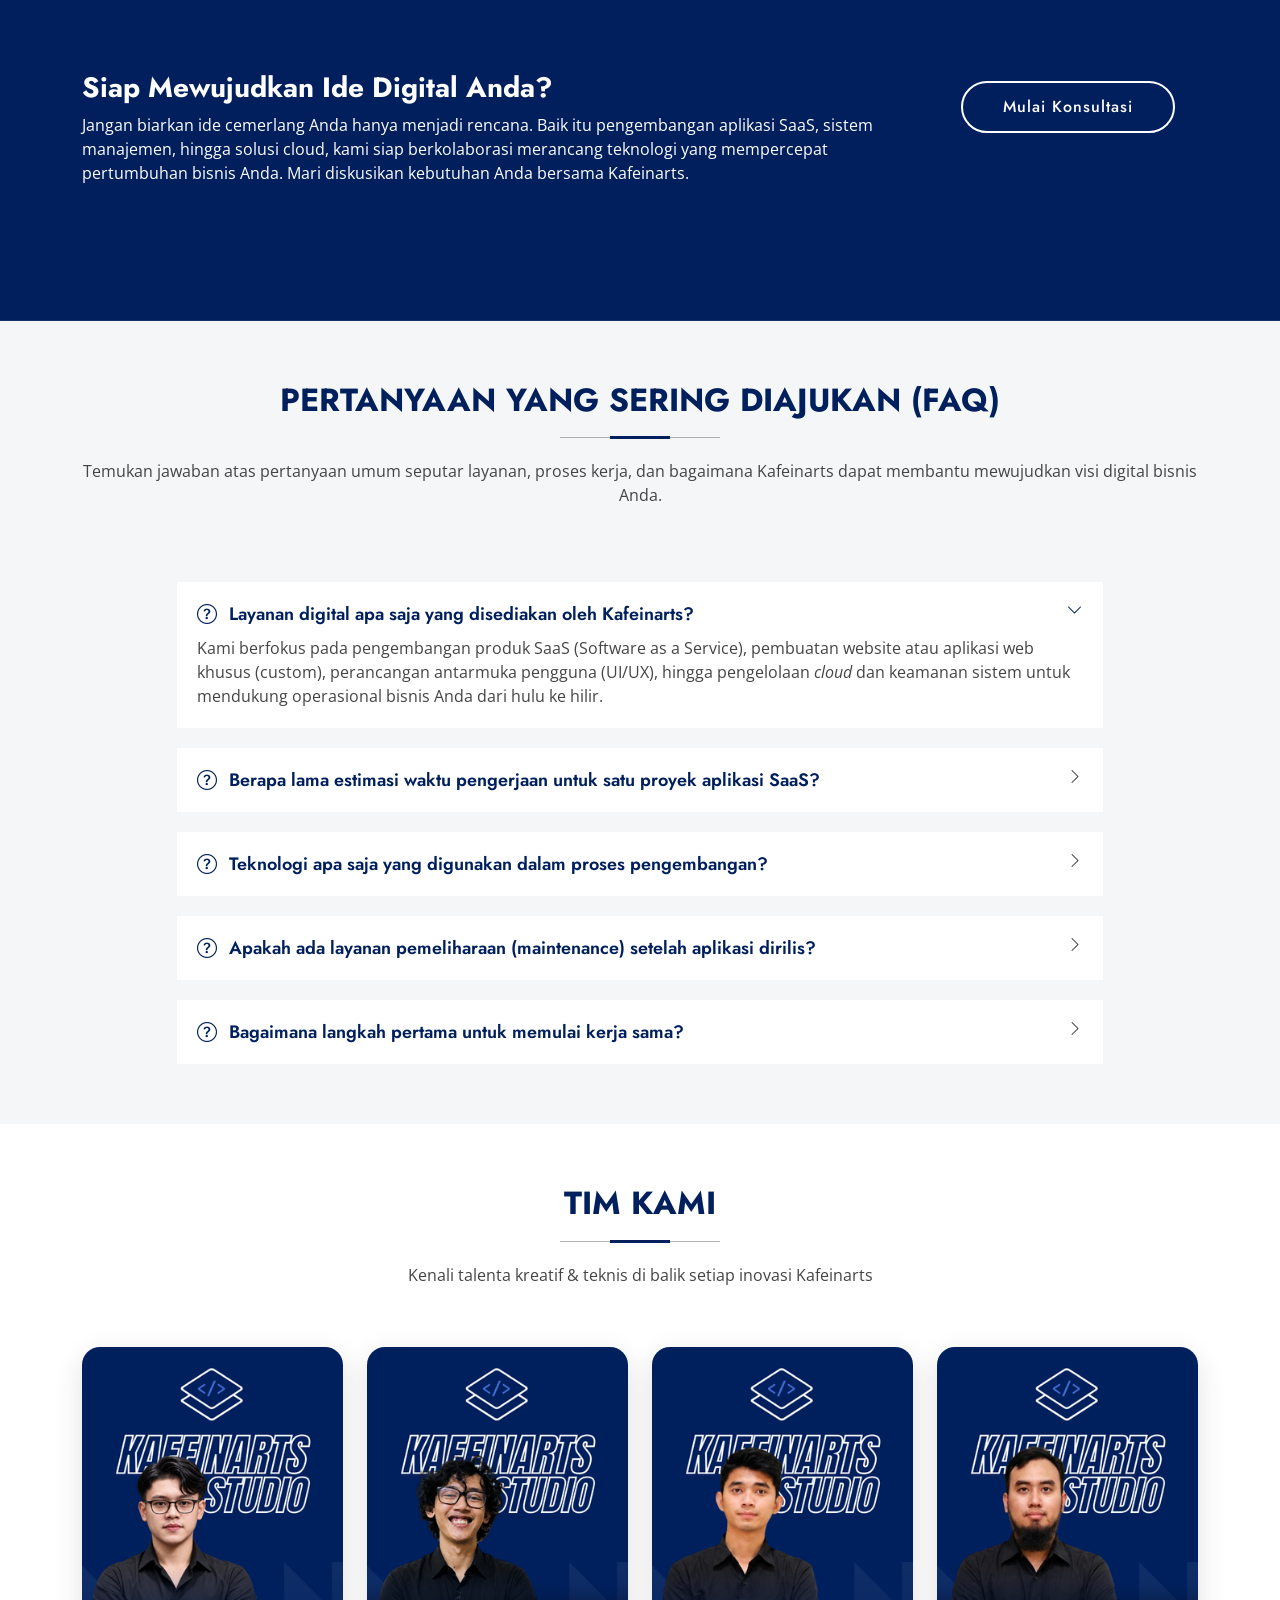
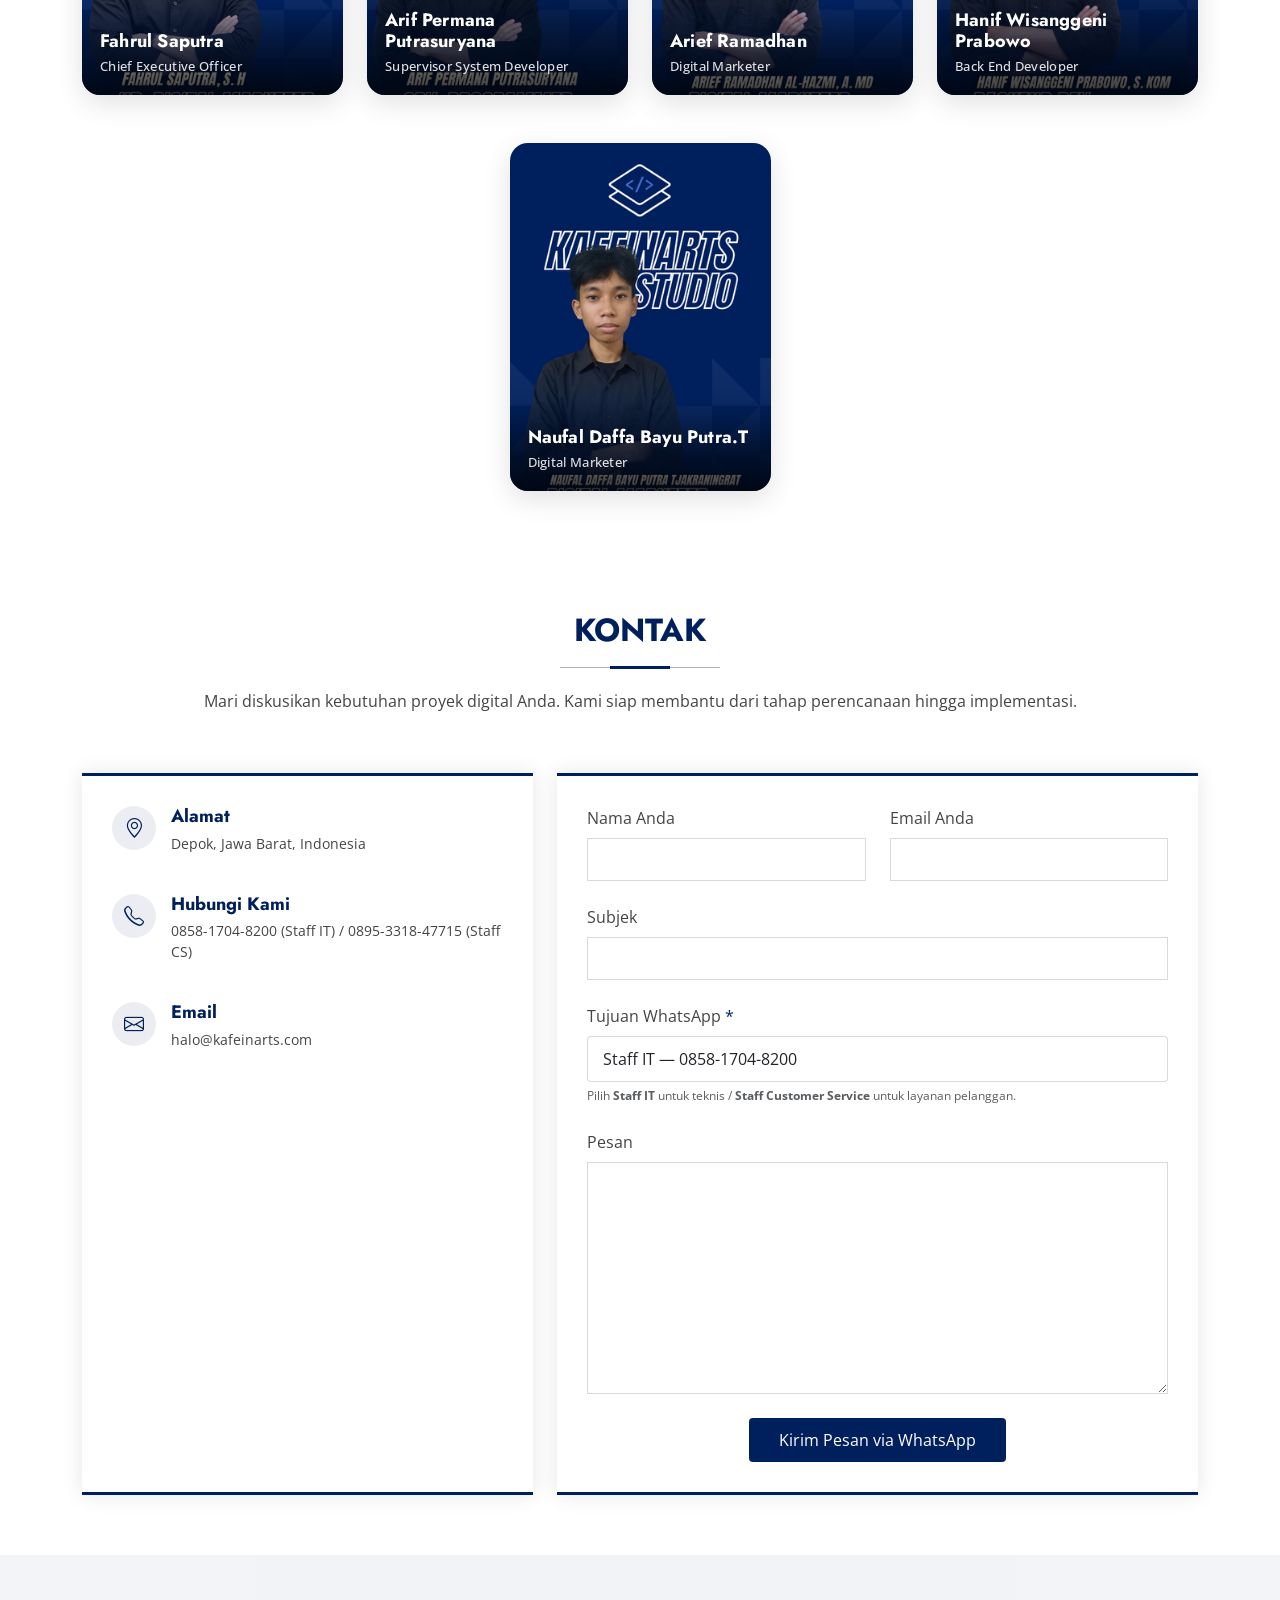
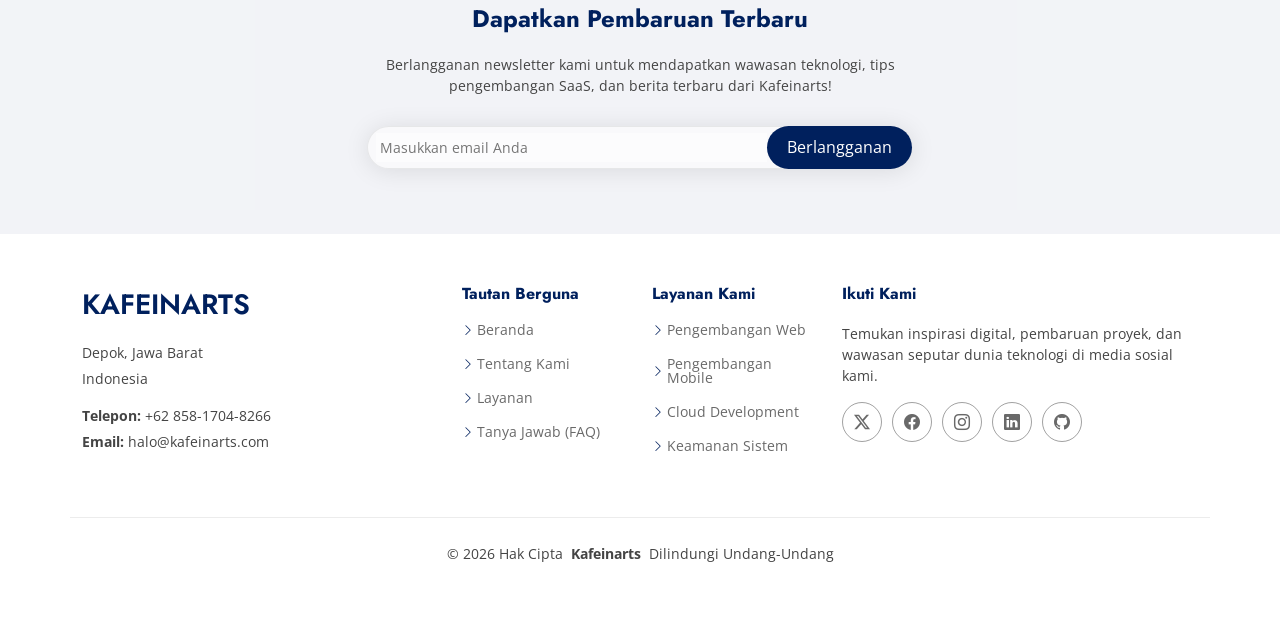
==== commit ce8f1267: "Recommit pages" ====
--- a/index.html
+++ b/index.html
@@ -1,15 +1,16 @@
 <!doctype html>
-<html lang="en">
+<html lang="id">
   <head>
     <meta charset="utf-8" />
     <meta content="width=device-width, initial-scale=1.0" name="viewport" />
-    <title>Kafeinarts</title>
-    <meta name="description" content="" />
-    <meta name="keywords" content="" />
+    <title>Kafeinarts - Mitra Digital SaaS & Sistem Manajemen</title>
+    <meta name="description" content="Kafeinarts Interactive - Mitra teknis andal SaaS full-stack, website, aplikasi, cloud & keamanan. Depok, Jawa Barat." />
+    <meta name="keywords" content="Kafeinarts, SaaS, Website, Aplikasi, Cloud, Depok" />
 
-    <!-- Favicons -->
+    <!-- Favicons - Kafeinarts only -->
     <link href="assets/img/favicon.png" rel="icon" />
     <link href="assets/img/apple-touch-icon.png" rel="apple-touch-icon" />
+    <link href="assets/img/logo.png" rel="icon" type="image/png" />
 
     <!-- Fonts -->
     <link href="https://fonts.googleapis.com" rel="preconnect" />
@@ -20,1194 +21,54 @@
     />
 
     <!-- Vendor CSS Files -->
-    <link
-      href="assets/vendor/bootstrap/css/bootstrap.min.css"
-      rel="stylesheet"
-    />
-    <link
-      href="assets/vendor/bootstrap-icons/bootstrap-icons.css"
-      rel="stylesheet"
-    />
+    <link href="assets/vendor/bootstrap/css/bootstrap.min.css" rel="stylesheet" />
+    <link href="assets/vendor/bootstrap-icons/bootstrap-icons.css" rel="stylesheet" />
     <link href="assets/vendor/aos/aos.css" rel="stylesheet" />
-    <link
-      href="assets/vendor/glightbox/css/glightbox.min.css"
-      rel="stylesheet"
-    />
+    <link href="assets/vendor/glightbox/css/glightbox.min.css" rel="stylesheet" />
     <link href="assets/vendor/swiper/swiper-bundle.min.css" rel="stylesheet" />
 
     <!-- Main CSS File -->
     <link href="assets/css/main.css" rel="stylesheet" />
-
-    <!-- =======================================================
-  * Template Name: Kafeinarts
-  * Template URL: https://bootstrapmade.com/Kafeinarts-free-bootstrap-html-template-corporate/
-  * Updated: Feb 22 2025 with Bootstrap v5.3.3
-  * Author: BootstrapMade.com
-  * License: https://bootstrapmade.com/license/
-  ======================================================== -->
   </head>
 
   <body class="index-page">
-    <header id="header" class="header d-flex align-items-center fixed-top">
-      <div
-        class="container-fluid container-xl position-relative d-flex align-items-center"
-      >
-        <a href="index.html" class="logo d-flex align-items-center me-auto" style="--logo-size: 38px; --logo-img-height: 52px;">
-          <!-- LOGO: adjust di baris 57 ini - ganti --logo-size / --logo-img-height -->
-          <img src="assets/img/logo.png" alt="Kafeinarts Logo" style="max-height: 52px; height: 52px;">
-          <h1 class="sitename" style="font-size: 38px;">Kafeinarts</h1>
-        </a>
-
-        <nav id="navmenu" class="navmenu">
-          <ul>
-            <li><a href="#hero" class="active">Beranda</a></li>
-            <li><a href="#about">Tentang</a></li>
-            <li><a href="#why-us">Kelebihan</a></li>
-            <li><a href="#skills">Keahlian</a></li>
-            <li><a href="#services">Layanan</a></li>
-            <!-- <li><a href="#portfolio">Portfolio</a></li> -->
-            <li><a href="#faq-2">FAQ</a></li>
-            <li><a href="#team">Tim</a></li>
-            <li><a href="#contact">Kontak</a></li>
-          </ul>
-          <i class="mobile-nav-toggle d-xl-none bi bi-list"></i>
-        </nav>
-       <!-- <a class="btn-getstarted" href="#contact">Mulai Proyek</a> -->
-      </div>
-    </header>
+    <!-- Header -->
+    <div id="header-root"></div>
 
     <main class="main">
-      <!-- Hero Section -->
-      <section id="hero" class="hero section dark-background">
-        <div class="container">
-          <div class="row gy-4">
-            <div
-              class="col-lg-6 order-2 order-lg-1 d-flex flex-column justify-content-center"
-              data-aos="zoom-out"
-            >
-              <!-- Headline Utama -->
-              <h1>Inovasi Digital Bersama <br />Kafeinarts Interactive</h1>
+      <!-- Hero - 100vh full screen -->
+      <div id="hero-root"></div>
 
-              <!-- Sub-headline / Tagline -->
-              <p>
-                Mitra teknis andal dalam merancang sistem manajemen dan produk
-                SaaS <em>full-stack</em> yang tangguh untuk mempercepat
-                operasional serta skalabilitas bisnis Anda.
-              </p>
+      <!-- About -->
+      <div id="about-root"></div>
 
-              <!-- Tombol Call-to-Action - Pelajari Lebih Lanjut & Hubungi Kami -->
-              <div class="d-flex flex-wrap gap-3 hero-cta">
-                <a href="#about" class="btn-hero-primary">
-                  <i class="bi bi-book me-2"></i>Pelajari Lebih Lanjut
-                </a>
-                <a href="#contact" class="btn-hero-outline">
-                  <i class="bi bi-telephone me-2"></i>Hubungi Kami
-                </a>
-              </div>
-            </div>
+      <!-- Why Us -->
+      <div id="why-us-root"></div>
 
-            <div
-              class="col-lg-6 order-1 order-lg-2 hero-img"
-              data-aos="zoom-out"
-              data-aos-delay="200"
-            >
-              <!-- Pastikan alt text diisi untuk keperluan SEO -->
-              <img
-                src="assets/img/hero-img.png"
-                class="img-fluid animated"
-                alt="Kafeinarts Interactive SaaS Dashboard"
-              />
-            </div>
-          </div>
-        </div>
-      </section>
-      <!-- /Hero Section -->
+      <!-- Skills -->
+      <div id="skills-root"></div>
 
-      <!-- Clients Section -->
-      <!-- <section id="clients" class="clients section light-background">
+      <!-- Services -->
+      <div id="services-root"></div>
 
-      <div class="container" data-aos="zoom-in">
+      <!-- Call To Action -->
+      <div id="cta-root"></div>
 
-        <div class="swiper init-swiper">
-          <script type="application/json" class="swiper-config">
-            {
-              "loop": true,
-              "speed": 600,
-              "autoplay": {
-                "delay": 5000
-              },
-              "slidesPerView": "auto",
-              "pagination": {
-                "el": ".swiper-pagination",
-                "type": "bullets",
-                "clickable": true
-              },
-              "breakpoints": {
-                "320": {
-                  "slidesPerView": 2,
-                  "spaceBetween": 40
-                },
-                "480": {
-                  "slidesPerView": 3,
-                  "spaceBetween": 60
-                },
-                "640": {
-                  "slidesPerView": 4,
-                  "spaceBetween": 80
-                },
-                "992": {
-                  "slidesPerView": 5,
-                  "spaceBetween": 120
-                },
-                "1200": {
-                  "slidesPerView": 6,
-                  "spaceBetween": 120
-                }
-              }
-            }
-          </script>
-          <div class="swiper-wrapper align-items-center">
-            <div class="swiper-slide"><img src="assets/img/clients/clients-1.webp" class="img-fluid" alt=""></div>
-            <div class="swiper-slide"><img src="assets/img/clients/clients-2.webp" class="img-fluid" alt=""></div>
-            <div class="swiper-slide"><img src="assets/img/clients/clients-3.webp" class="img-fluid" alt=""></div>
-            <div class="swiper-slide"><img src="assets/img/clients/clients-4.webp" class="img-fluid" alt=""></div>
-            <div class="swiper-slide"><img src="assets/img/clients/clients-5.webp" class="img-fluid" alt=""></div>
-            <div class="swiper-slide"><img src="assets/img/clients/clients-6.webp" class="img-fluid" alt=""></div>
-            <div class="swiper-slide"><img src="assets/img/clients/clients-7.webp" class="img-fluid" alt=""></div>
-            <div class="swiper-slide"><img src="assets/img/clients/clients-8.webp" class="img-fluid" alt=""></div>
-          </div>
-        </div>
+      <!-- FAQ -->
+      <div id="faq-root"></div>
 
-      </div>
+      <!-- Team (data dari data.js, foto di assets/img/teams/) -->
+      <div id="team-root"></div>
 
-    </section> -->
-      <!-- /Clients Section -->
-
-      <!-- About Section -->
-      <section id="about" class="about section">
-        <!-- Section Title -->
-        <div class="container section-title" data-aos="fade-up">
-          <h2>About Us</h2>
-        </div>
-        <!-- End Section Title -->
-
-        <div class="container">
-          <div class="row gy-4">
-            <!-- Left Column -->
-            <div
-              class="col-lg-6 content"
-              data-aos="fade-up"
-              data-aos-delay="100"
-            >
-              <p>
-                Di <strong>Kafeinarts</strong>, kami memadukan energi kreatif
-                dan keahlian teknis untuk membangun produk digital yang
-                fungsional sekaligus estetis. Kami percaya bahwa arsitektur
-                sistem yang baik harus dibarengi dengan antarmuka yang brilian.
-              </p>
-              <ul>
-                <li>
-                  <i class="bi bi-check2-circle"></i>
-                  <span
-                    ><strong>Pengembangan SaaS & Web:</strong> Solusi
-                    <em>full-stack</em> yang andal, efisien, dan siap
-                    berskala.</span
-                  >
-                </li>
-                <li>
-                  <i class="bi bi-check2-circle"></i>
-                  <span
-                    ><strong>Desain Intuitif (UI/UX):</strong> Menyajikan
-                    pengalaman pengguna yang mulus dan menarik secara
-                    visual.</span
-                  >
-                </li>
-                <li>
-                  <i class="bi bi-check2-circle"></i>
-                  <span
-                    ><strong>Teknologi Modern:</strong> Menggunakan
-                    <em>tech-stack</em> terkini untuk performa aplikasi yang
-                    optimal.</span
-                  >
-                </li>
-              </ul>
-            </div>
-
-            <!-- Right Column -->
-            <div class="col-lg-6" data-aos="fade-up" data-aos-delay="200">
-              <p>
-                Berawal dari dedikasi tinggi terhadap pengembangan
-                <em>software</em> dan seni digital, Kafeinarts hadir sebagai
-                mitra teknis andal untuk bisnis Anda. Kami tidak sekadar menulis
-                kode; kami merancang ekosistem digital yang utuh—dari
-                infrastruktur <em>backend</em> yang tangguh untuk sistem
-                manajemen atau operasional, hingga <em>frontend</em> interaktif
-                yang memanjakan mata. Kami siap membantu Anda mengubah ide
-                kompleks menjadi produk digital yang berkinerja tinggi.
-              </p>
-              <a href="#" class="read-more"
-                ><span>Kenali Kami Lebih Jauh</span
-                ><i class="bi bi-arrow-right"></i
-              ></a>
-            </div>
-          </div>
-        </div>
-      </section>
-      <!-- /About Section -->
-      <!-- Why Us Section -->
-      <section
-        id="why-us"
-        class="section why-us light-background"
-        data-builder="section"
-      >
-        <div class="container-fluid">
-          <div class="row gy-4">
-            <div
-              class="col-lg-7 d-flex flex-column justify-content-center order-2 order-lg-1"
-            >
-              <div
-                class="content px-xl-5"
-                data-aos="fade-up"
-                data-aos-delay="100"
-              >
-                <h3>
-                  <span>Mengapa Memilih Kafeinarts? </span
-                  ><strong>Mitra Tepat untuk Transformasi Digital Anda</strong>
-                </h3>
-                <p>
-                  Kami tidak sekadar menulis kode atau menggambar desain. Kami
-                  merancang solusi teknologi yang disesuaikan dengan kebutuhan
-                  bisnis Anda, menggabungkan performa tinggi di balik layar
-                  dengan visual yang memukau di layar depan.
-                </p>
-              </div>
-
-              <div
-                class="faq-container px-xl-5"
-                data-aos="fade-up"
-                data-aos-delay="200"
-              >
-                <div class="faq-item faq-active">
-                  <h3>
-                    <span>01</span> Pendekatan Full-Stack & Desain Estetis
-                  </h3>
-                  <div class="faq-content">
-                    <p>
-                      Dari arsitektur <em>database</em> yang kokoh hingga
-                      antarmuka pengguna yang responsif. Kami memastikan setiap
-                      baris kode dan elemen desain bekerja secara harmonis untuk
-                      menciptakan pengalaman pengguna (UI/UX) yang intuitif dan
-                      berkesan.
-                    </p>
-                  </div>
-                  <i class="faq-toggle bi bi-chevron-right"></i>
-                </div>
-                <!-- End Faq item-->
-
-                <div class="faq-item">
-                  <h3><span>02</span> Solusi SaaS yang Skalabel & Efisien</h3>
-                  <div class="faq-content">
-                    <p>
-                      Aplikasi yang kami bangun dirancang untuk tumbuh bersama
-                      bisnis Anda. Kami berfokus pada digitalisasi alur kerja
-                      dan sistem manajemen yang kompleks agar operasional harian
-                      Anda menjadi lebih cepat, terstruktur, dan efisien.
-                    </p>
-                  </div>
-                  <i class="faq-toggle bi bi-chevron-right"></i>
-                </div>
-                <!-- End Faq item-->
-
-                <div class="faq-item">
-                  <h3>
-                    <span>03</span> Teknologi Modern & Keandalan Jangka Panjang
-                  </h3>
-                  <div class="faq-content">
-                    <p>
-                      Kami memanfaatkan <em>tech-stack</em> pengembangan web
-                      terkini untuk membangun ekosistem digital yang tangguh.
-                      Hasilnya adalah produk <em>software</em> yang tidak hanya
-                      cepat saat diluncurkan, tetapi juga aman dan mudah
-                      dipelihara di masa depan.
-                    </p>
-                  </div>
-                  <i class="faq-toggle bi bi-chevron-right"></i>
-                </div>
-                <!-- End Faq item-->
-              </div>
-            </div>
-
-            <div class="col-lg-5 order-1 order-lg-2 why-us-img">
-              <!-- Pastikan gambar assets/img/why-us.png relevan, misalnya ilustrasi UI/UX atau koding -->
-              <img
-                src="assets/img/why-us.png"
-                class="img-fluid"
-                alt="Kafeinarts Web Development Illustration"
-                data-aos="zoom-in"
-                data-aos-delay="100"
-              />
-            </div>
-          </div>
-        </div>
-      </section>
-      <!-- /Why Us Section -->
-
-      <!-- Skills Section -->
-      <section id="skills" class="skills section">
-        <div class="container" data-aos="fade-up" data-aos-delay="100">
-          <div class="row">
-            <div class="col-lg-6 d-flex align-items-center">
-              <img
-                src="assets/img/illustration/illustration-10.webp"
-                class="img-fluid"
-                alt="Kafeinarts Technology Stack"
-              />
-            </div>
-
-            <div class="col-lg-6 pt-4 pt-lg-0 content">
-              <h3>Berbekal Ekosistem Teknologi Modern & Andal</h3>
-              <p class="fst-italic">
-                Kami memadukan arsitektur sistem yang tangguh, framework
-                mutakhir, serta elemen desain visual untuk membangun aplikasi
-                SaaS yang cepat, aman, dan memanjakan mata.
-              </p>
-
-              <div class="skills-content skills-animation">
-                <div class="progress">
-                  <span class="skill"
-                    ><span>Backend (PHP, Laravel, Node.js)</span>
-                    <i class="val">90%</i></span
-                  >
-                  <div class="progress-bar-wrap">
-                    <div
-                      class="progress-bar"
-                      role="progressbar"
-                      aria-valuenow="90"
-                      aria-valuemin="0"
-                      aria-valuemax="100"
-                    ></div>
-                  </div>
-                </div>
-                <!-- End Skills Item -->
-
-                <div class="progress">
-                  <span class="skill"
-                    ><span>Frontend (HTML, CSS, Tailwind, JS)</span>
-                    <i class="val">95%</i></span
-                  >
-                  <div class="progress-bar-wrap">
-                    <div
-                      class="progress-bar"
-                      role="progressbar"
-                      aria-valuenow="95"
-                      aria-valuemin="0"
-                      aria-valuemax="100"
-                    ></div>
-                  </div>
-                </div>
-                <!-- End Skills Item -->
-
-                <div class="progress">
-                  <span class="skill"
-                    ><span>Database & Arsitektur (MySQL)</span>
-                    <i class="val">85%</i></span
-                  >
-                  <div class="progress-bar-wrap">
-                    <div
-                      class="progress-bar"
-                      role="progressbar"
-                      aria-valuenow="85"
-                      aria-valuemin="0"
-                      aria-valuemax="100"
-                    ></div>
-                  </div>
-                </div>
-                <!-- End Skills Item -->
-
-                <div class="progress">
-                  <span class="skill"
-                    ><span>UI/UX & Multimedia Design</span>
-                    <i class="val">80%</i></span
-                  >
-                  <div class="progress-bar-wrap">
-                    <div
-                      class="progress-bar"
-                      role="progressbar"
-                      aria-valuenow="80"
-                      aria-valuemin="0"
-                      aria-valuemax="100"
-                    ></div>
-                  </div>
-                </div>
-                <!-- End Skills Item -->
-              </div>
-            </div>
-          </div>
-        </div>
-      </section>
-      <!-- /Skills Section -->
-
-      <!-- Services Section -->
-      <section id="services" class="services section light-background">
-        <!-- Section Title -->
-        <div class="container section-title" data-aos="fade-up">
-          <h2>Layanan Kami</h2>
-          <p>
-            Solusi teknologi end-to-end untuk mendukung pertumbuhan dan
-            efisiensi bisnis Anda
-          </p>
-        </div>
-        <!-- End Section Title -->
-
-        <div class="container">
-          <div class="row gy-4">
-            <!-- Layanan 1 -->
-            <div
-              class="col-xl-3 col-md-6 d-flex"
-              data-aos="fade-up"
-              data-aos-delay="100"
-            >
-              <!-- Tambahan: text-center (teks & konten ke tengah), h-100 (tinggi kotak sama rata), p-4 (ruang bernapas yang pas) -->
-              <div
-                class="service-item position-relative text-center h-100 w-100 p-4"
-              >
-                <!-- Tambahan: mx-auto (ikon ke tengah), mb-4 (jarak bawah), d-flex justify-content-center (memastikan ikon pas di tengah lingkaran) -->
-                <div
-                  class="icon mx-auto mb-4 d-flex align-items-center justify-content-center"
-                >
-                  <i class="bi bi-laptop fs-1"></i>
-                  <!-- fs-1 memperbesar ikon agar lebih proporsional -->
-                </div>
-                <h4>
-                  <a href="" class="stretched-link">Website & Sistem Bisnis</a>
-                </h4>
-                <p>
-                  Hadirkan wajah profesional di dunia digital sekaligus
-                  otomatisasi proses operasional harian Anda dalam satu
-                  platform.
-                </p>
-              </div>
-            </div>
-            <!-- End Service Item -->
-
-            <!-- Layanan 2 -->
-            <div
-              class="col-xl-3 col-md-6 d-flex"
-              data-aos="fade-up"
-              data-aos-delay="200"
-            >
-              <div
-                class="service-item position-relative text-center h-100 w-100 p-4"
-              >
-                <div
-                  class="icon mx-auto mb-4 d-flex align-items-center justify-content-center"
-                >
-                  <i class="bi bi-phone fs-1"></i>
-                </div>
-                <h4>
-                  <a href="" class="stretched-link">Aplikasi Pelanggan</a>
-                </h4>
-                <p>
-                  Jangkau target pasar lebih dekat melalui aplikasi smartphone
-                  yang dirancang untuk meningkatkan loyalitas dan interaksi
-                  pelanggan.
-                </p>
-              </div>
-            </div>
-            <!-- End Service Item -->
-
-            <!-- Layanan 3 -->
-            <div
-              class="col-xl-3 col-md-6 d-flex"
-              data-aos="fade-up"
-              data-aos-delay="300"
-            >
-              <div
-                class="service-item position-relative text-center h-100 w-100 p-4"
-              >
-                <div
-                  class="icon mx-auto mb-4 d-flex align-items-center justify-content-center"
-                >
-                  <i class="bi bi-cloud-arrow-up fs-1"></i>
-                </div>
-                <h4>
-                  <a href="" class="stretched-link">Infrastruktur Digital</a>
-                </h4>
-                <p>
-                  Sistem penyimpanan terpusat yang fleksibel, memastikan bisnis
-                  Anda tetap berjalan lancar dan siap dikembangkan kapan saja.
-                </p>
-              </div>
-            </div>
-            <!-- End Service Item -->
-
-            <!-- Layanan 4 -->
-            <div
-              class="col-xl-3 col-md-6 d-flex"
-              data-aos="fade-up"
-              data-aos-delay="400"
-            >
-              <div
-                class="service-item position-relative text-center h-100 w-100 p-4"
-              >
-                <div
-                  class="icon mx-auto mb-4 d-flex align-items-center justify-content-center"
-                >
-                  <i class="bi bi-shield-lock fs-1"></i>
-                </div>
-                <h4><a href="" class="stretched-link">Perlindungan Data</a></h4>
-                <p>
-                  Amankan aset digital, privasi pelanggan, dan data rahasia
-                  perusahaan Anda agar bisnis dapat terus beroperasi dengan
-                  tenang.
-                </p>
-              </div>
-            </div>
-            <!-- End Service Item -->
-          </div>
-        </div>
-      </section>
-      <!-- /Services Section -->
-
-      <!-- Call To Action Section -->
-      <section
-        id="call-to-action"
-        class="call-to-action section dark-background"
-      >
-        <!-- Pastikan gambar background relevan dengan tema teknologi/desain -->
-        <img src="assets/img/bg/bg-8.webp" alt="Latar Belakang Kafeinarts" />
-
-        <div class="container">
-          <div class="row" data-aos="zoom-in" data-aos-delay="100">
-            <div class="col-xl-9 text-center text-xl-start">
-              <h3>Siap Mewujudkan Ide Digital Anda?</h3>
-              <p>
-                Jangan biarkan ide cemerlang Anda hanya menjadi rencana. Baik
-                itu pengembangan aplikasi SaaS, sistem manajemen, hingga solusi
-                cloud, kami siap berkolaborasi merancang teknologi yang
-                mempercepat pertumbuhan bisnis Anda. Mari diskusikan kebutuhan
-                Anda bersama Kafeinarts.
-              </p>
-            </div>
-            <div class="col-xl-3 cta-btn-container text-center">
-              <a class="cta-btn align-middle" href="#contact"
-                >Mulai Konsultasi</a
-              >
-            </div>
-          </div>
-        </div>
-      </section>
-      <!-- /Call To Action Section -->
-      <!-- Portfolio Section -->
-
-      <!-- Testimonials Section -->
-
-      <!-- Faq 2 Section -->
-      <section id="faq-2" class="faq-2 section light-background">
-        <!-- Section Title -->
-        <div class="container section-title" data-aos="fade-up">
-          <h2>Pertanyaan yang Sering Diajukan (FAQ)</h2>
-          <p>
-            Temukan jawaban atas pertanyaan umum seputar layanan, proses kerja,
-            dan bagaimana Kafeinarts dapat membantu mewujudkan visi digital
-            bisnis Anda.
-          </p>
-        </div>
-        <!-- End Section Title -->
-
-        <div class="container">
-          <div class="row justify-content-center">
-            <div class="col-lg-10">
-              <div class="faq-container">
-                <div
-                  class="faq-item faq-active"
-                  data-aos="fade-up"
-                  data-aos-delay="200"
-                >
-                  <i class="faq-icon bi bi-question-circle"></i>
-                  <h3>
-                    Layanan digital apa saja yang disediakan oleh Kafeinarts?
-                  </h3>
-                  <div class="faq-content">
-                    <p>
-                      Kami berfokus pada pengembangan produk SaaS (Software as a
-                      Service), pembuatan website atau aplikasi web khusus
-                      (custom), perancangan antarmuka pengguna (UI/UX), hingga
-                      pengelolaan <em>cloud</em> dan keamanan sistem untuk
-                      mendukung operasional bisnis Anda dari hulu ke hilir.
-                    </p>
-                  </div>
-                  <i class="faq-toggle bi bi-chevron-right"></i>
-                </div>
-                <!-- End Faq item-->
-
-                <div class="faq-item" data-aos="fade-up" data-aos-delay="300">
-                  <i class="faq-icon bi bi-question-circle"></i>
-                  <h3>
-                    Berapa lama estimasi waktu pengerjaan untuk satu proyek
-                    aplikasi SaaS?
-                  </h3>
-                  <div class="faq-content">
-                    <p>
-                      Waktu pengerjaan sangat bergantung pada skala, fitur, dan
-                      kompleksitas proyek. Untuk sistem manajemen skala kecil
-                      hingga menengah biasanya memakan waktu 4-8 minggu. Kami
-                      akan memberikan jadwal (<em>timeline</em>) yang transparan
-                      dan terukur setelah tahap diskusi dan analisis kebutuhan
-                      awal selesai.
-                    </p>
-                  </div>
-                  <i class="faq-toggle bi bi-chevron-right"></i>
-                </div>
-                <!-- End Faq item-->
-
-                <div class="faq-item" data-aos="fade-up" data-aos-delay="400">
-                  <i class="faq-icon bi bi-question-circle"></i>
-                  <h3>
-                    Teknologi apa saja yang digunakan dalam proses pengembangan?
-                  </h3>
-                  <div class="faq-content">
-                    <p>
-                      Kami menyusun arsitektur sistem menggunakan ekosistem
-                      teknologi yang tangguh dan modern. Secara umum, kami
-                      memanfaatkan PHP, Laravel, atau Node.js untuk
-                      <em>backend</em>; HTML, CSS, Tailwind, dan JavaScript
-                      untuk <em>frontend</em> yang responsif; serta arsitektur
-                      <em>database</em> relasional seperti MySQL untuk menjamin
-                      integritas data Anda.
-                    </p>
-                  </div>
-                  <i class="faq-toggle bi bi-chevron-right"></i>
-                </div>
-                <!-- End Faq item-->
-
-                <div class="faq-item" data-aos="fade-up" data-aos-delay="500">
-                  <i class="faq-icon bi bi-question-circle"></i>
-                  <h3>
-                    Apakah ada layanan pemeliharaan (maintenance) setelah
-                    aplikasi dirilis?
-                  </h3>
-                  <div class="faq-content">
-                    <p>
-                      Tentu saja. Kami memahami bahwa produk digital membutuhkan
-                      pengawasan agar tetap aman dan berjalan optimal. Kami
-                      menawarkan paket dukungan teknis dan pemeliharaan jangka
-                      panjang untuk menangani perbaikan <em>bug</em>, pembaruan
-                      keamanan, hingga penambahan fitur baru di masa mendatang.
-                    </p>
-                  </div>
-                  <i class="faq-toggle bi bi-chevron-right"></i>
-                </div>
-                <!-- End Faq item-->
-
-                <div class="faq-item" data-aos="fade-up" data-aos-delay="600">
-                  <i class="faq-icon bi bi-question-circle"></i>
-                  <h3>Bagaimana langkah pertama untuk memulai kerja sama?</h3>
-                  <div class="faq-content">
-                    <p>
-                      Sangat mudah! Anda cukup menghubungi kami melalui form
-                      kontak atau tombol konsultasi. Kita akan menjadwalkan
-                      diskusi santai untuk memahami kendala, target, dan
-                      kebutuhan bisnis Anda. Setelah itu, kami akan menyusun
-                      draf proposal yang mencakup solusi teknis serta estimasi
-                      investasi yang dibutuhkan.
-                    </p>
-                  </div>
-                  <i class="faq-toggle bi bi-chevron-right"></i>
-                </div>
-                <!-- End Faq item-->
-              </div>
-            </div>
-          </div>
-        </div>
-      </section>
-      <!-- /Faq 2 Section -->
-
-      <!-- Team Section -->
-      <section id="team" class="team section">
-        <!-- Section Title -->
-        <div class="container section-title" data-aos="fade-up">
-          <h2>Tim Kami</h2>
-          <p>
-            Kenali talenta kreatif & teknis di balik setiap inovasi Kafeinarts
-          </p>
-        </div>
-        <!-- End Section Title -->
-
-        <div class="container">
-          <div class="row gy-4 justify-content-center">
-            <div
-              class="col-xl-3 col-lg-4 col-md-6 col-sm-6"
-              data-aos="fade-up"
-              data-aos-delay="100"
-            >
-              <div
-                class="team-portrait-card"
-                data-index="0"
-                data-name="Fahrul Saputra"
-                data-role="Chief Executive Officer"
-                data-img="assets/img/teams/1.png"
-                tabindex="0"
-                role="button"
-                aria-label="Lihat foto Fahrul Saputra"
-              >
-                <div class="team-portrait-img">
-                  <img
-                    src="assets/img/teams/1.png"
-                    alt="Fahrul Saputra - Chief Executive Officer"
-                    loading="lazy"
-                  />
-                  <div class="team-portrait-overlay">
-                    <h4>Fahrul Saputra</h4>
-                    <span>Chief Executive Officer</span>
-                  </div>
-                  <div class="team-portrait-zoom">
-                    <i class="bi bi-zoom-in"></i>
-                  </div>
-                </div>
-              </div>
-            </div>
-            <!-- End Team Member -->
-
-            <div
-              class="col-xl-3 col-lg-4 col-md-6 col-sm-6"
-              data-aos="fade-up"
-              data-aos-delay="150"
-            >
-              <div
-                class="team-portrait-card"
-                data-index="1"
-                data-name="Arif Permana Putrasuryana"
-                data-role="Supervisor System Developer"
-                data-img="assets/img/teams/2.png"
-                tabindex="0"
-                role="button"
-                aria-label="Lihat foto Arif Permana Putrasuryana"
-              >
-                <div class="team-portrait-img">
-                  <img
-                    src="assets/img/teams/2.png"
-                    alt="Arif Permana Putrasuryana - Supervisor System Developer"
-                    loading="lazy"
-                  />
-                  <div class="team-portrait-overlay">
-                    <h4>Arif Permana Putrasuryana</h4>
-                    <span>Supervisor System Developer</span>
-                  </div>
-                  <div class="team-portrait-zoom">
-                    <i class="bi bi-zoom-in"></i>
-                  </div>
-                </div>
-              </div>
-            </div>
-            <!-- End Team Member -->
-
-            <div
-              class="col-xl-3 col-lg-4 col-md-6 col-sm-6"
-              data-aos="fade-up"
-              data-aos-delay="200"
-            >
-              <div
-                class="team-portrait-card"
-                data-index="2"
-                data-role="Chief Technology Officer"
-              data-name="Arief Ramadhan"
-                data-img="assets/img/teams/3.png"
-                tabindex="0"
-                role="button"
-                >
-                <!-- aria-label="Lihat foto Arief Ramadhan" -->
-                <div class="team-portrait-img">
-                  <img
-                    src="assets/img/teams/3.png"
-                    loading="lazy"
-                    alt="Arief Ramadhan - Chief Technology Officer" 
-                  />
-                  <div class="team-portrait-overlay">
-                    <h4>Arief Ramadhan</h4>
-                    <span>Digital Marketer</span>
-                  </div>
-                  <div class="team-portrait-zoom">
-                    <i class="bi bi-zoom-in"></i>
-                  </div>
-                </div>
-              </div>
-            </div>
-            <!-- End Team Member -->
-
-            <div
-              class="col-xl-3 col-lg-4 col-md-6 col-sm-6"
-              data-aos="fade-up"
-              data-aos-delay="250"
-            >
-              <div
-                class="team-portrait-card"
-                data-index="3"
-                data-name="Hanif Wisanggeni Prabowo"
-                data-role="Back End Developer"
-                data-img="assets/img/teams/4.png"
-                tabindex="0"
-                role="button"
-                aria-label="Lihat foto Hanif Wisanggeni Prabowo"
-              >
-                <div class="team-portrait-img">
-                  <img
-                    src="assets/img/teams/4.png"
-                    alt="Hanif Wisanggeni Prabowo - Back End Developer"
-                    loading="lazy"
-                  />
-                  <div class="team-portrait-overlay">
-                    <h4>Hanif Wisanggeni Prabowo</h4>
-                    <span>Back End Developer</span>
-                  </div>
-                  <div class="team-portrait-zoom">
-                    <i class="bi bi-zoom-in"></i>
-                  </div>
-                </div>
-              </div>
-            </div>
-            <!-- End Team Member -->
-
-            <div
-              class="col-xl-3 col-lg-4 col-md-6 col-sm-6"
-              data-aos="fade-up"
-              data-aos-delay="300"
-            >
-              <div
-                class="team-portrait-card"
-                data-index="4"
-                data-name="Naufal Daffa Bayu Putra.T"
-                data-role="Digital Marketer"
-                data-img="assets/img/teams/5.png"
-                tabindex="0"
-                role="button"
-                aria-label="Lihat foto Naufal Daffa Bayu Putra.T"
-              >
-                <div class="team-portrait-img">
-                  <img
-                    src="assets/img/teams/5.png"
-                    alt="Naufal Daffa Bayu Putra.T - Digital Marketer"
-                    loading="lazy"
-                  />
-                  <div class="team-portrait-overlay">
-                    <h4>Naufal Daffa Bayu Putra.T</h4>
-                    <span>Digital Marketer</span>
-                  </div>
-                  <div class="team-portrait-zoom">
-                    <i class="bi bi-zoom-in"></i>
-                  </div>
-                </div>
-              </div>
-            </div>
-            <!-- End Team Member -->
-          </div>
-        </div>
-      </section>
-      <!-- End Team Section -->
-
-      <!-- Team Lightbox Popup -->
-      <div id="teamLightbox" class="team-lightbox" aria-hidden="true">
-        <div class="team-lightbox-backdrop"></div>
-        <button class="team-lightbox-close" aria-label="Tutup popup">
-          <i class="bi bi-x-lg"></i>
-        </button>
-        <button class="team-lightbox-nav prev" aria-label="Foto sebelumnya">
-          <i class="bi bi-chevron-left"></i>
-        </button>
-        <button class="team-lightbox-nav next" aria-label="Foto berikutnya">
-          <i class="bi bi-chevron-right"></i>
-        </button>
-        <div class="team-lightbox-content">
-          <img src="" alt="" id="teamLightboxImg" draggable="false" />
-          <div class="team-lightbox-caption">
-            <h4 id="teamLightboxName"></h4>
-            <span id="teamLightboxRole"></span>
-            <div class="team-lightbox-counter" id="teamLightboxCounter"></div>
-          </div>
-        </div>
-        <div class="team-lightbox-hint">
-          <i class="bi bi-arrows"></i> swipe / geser untuk ganti foto
-        </div>
-      </div>
-
-      <!-- Contact Section -->
-      <section id="contact" class="contact section">
-        <!-- Section Title -->
-        <div class="container section-title" data-aos="fade-up">
-          <h2>Kontak</h2>
-          <p>
-            Mari diskusikan kebutuhan proyek digital Anda. Kami siap membantu
-            dari tahap perencanaan hingga implementasi.
-          </p>
-        </div>
-        <!-- End Section Title -->
-
-        <div class="container" data-aos="fade-up" data-aos-delay="100">
-          <div class="row gy-4">
-            <div class="col-lg-5">
-              <div class="info-wrap">
-                <div
-                  class="info-item d-flex"
-                  data-aos="fade-up"
-                  data-aos-delay="200"
-                >
-                  <i class="bi bi-geo-alt flex-shrink-0"></i>
-                  <div>
-                    <h3>Alamat</h3>
-                    <p>Depok, Jawa Barat, Indonesia</p>
-                  </div>
-                </div>
-                <!-- End Info Item -->
-
-                <div
-                  class="info-item d-flex"
-                  data-aos="fade-up"
-                  data-aos-delay="300"
-                >
-                  <i class="bi bi-telephone flex-shrink-0"></i>
-                  <div>
-                    <h3>Hubungi Kami</h3>
-                    <p>+62 858-1704-8266</p>
-                  </div>
-                </div>
-                <!-- End Info Item -->
-
-                <div
-                  class="info-item d-flex"
-                  data-aos="fade-up"
-                  data-aos-delay="400"
-                >
-                  <i class="bi bi-envelope flex-shrink-0"></i>
-                  <div>
-                    <h3>Email</h3>
-                    <p>halo@kafeinarts.com</p>
-                  </div>
-                </div>
-                <!-- End Info Item -->
-
-                <!-- Google Maps iframe yang diarahkan ke Depok -->
-                <iframe
-                  src="https://maps.google.com/maps?q=Depok,%20West%20Java,%20Indonesia&t=&z=12&ie=UTF8&iwloc=&output=embed"
-                  frameborder="0"
-                  style="border: 0; width: 100%; height: 270px"
-                  allowfullscreen=""
-                  loading="lazy"
-                  referrerpolicy="no-referrer-when-downgrade"
-                ></iframe>
-              </div>
-            </div>
-
-            <div class="col-lg-7">
-              <!-- Form action diubah untuk memicu fungsi JavaScript sendToWhatsApp -->
-              <form
-                onsubmit="sendToWhatsApp(event)"
-                class="php-email-form"
-                data-aos="fade-up"
-                data-aos-delay="200"
-              >
-                <div class="row gy-4">
-                  <div class="col-md-6">
-                    <label for="name-field" class="pb-2">Nama Anda</label>
-                    <input
-                      type="text"
-                      name="name"
-                      id="name-field"
-                      class="form-control"
-                      required=""
-                    />
-                  </div>
-
-                  <div class="col-md-6">
-                    <label for="email-field" class="pb-2">Email Anda</label>
-                    <input
-                      type="email"
-                      class="form-control"
-                      name="email"
-                      id="email-field"
-                      required=""
-                    />
-                  </div>
-
-                  <div class="col-md-12">
-                    <label for="subject-field" class="pb-2">Subjek</label>
-                    <input
-                      type="text"
-                      class="form-control"
-                      name="subject"
-                      id="subject-field"
-                      required=""
-                    />
-                  </div>
-
-                  <div class="col-md-12">
-                    <label for="message-field" class="pb-2">Pesan</label>
-                    <textarea
-                      class="form-control"
-                      name="message"
-                      rows="10"
-                      id="message-field"
-                      required=""
-                    ></textarea>
-                  </div>
-
-                  <div class="col-md-12 text-center">
-                    <button
-                      type="submit"
-                      style="
-                        background: var(--accent-color);
-                        border: 0;
-                        padding: 10px 30px;
-                        color: #fff;
-                        transition: 0.4s;
-                        border-radius: 4px;
-                      "
-                    >
-                      Kirim Pesan via WhatsApp
-                    </button>
-                  </div>
-                </div>
-              </form>
-            </div>
-            <!-- End Contact Form -->
-          </div>
-        </div>
-      </section>
+      <!-- Contact + WhatsApp 2 tujuan -->
+      <div id="contact-root"></div>
     </main>
 
-    <footer id="footer" class="footer">
-      <!-- Newsletter Section -->
-      <div class="footer-newsletter">
-        <div class="container">
-          <div class="row justify-content-center text-center">
-            <div class="col-lg-6">
-              <h4>Dapatkan Pembaruan Terbaru</h4>
-              <p>
-                Berlangganan newsletter kami untuk mendapatkan wawasan
-                teknologi, tips pengembangan SaaS, dan berita terbaru dari
-                Kafeinarts!
-              </p>
-              <form
-                action="forms/newsletter.php"
-                method="post"
-                class="php-email-form"
-              >
-                <div class="newsletter-form">
-                  <input
-                    type="email"
-                    name="email"
-                    placeholder="Masukkan email Anda"
-                  /><input type="submit" value="Berlangganan" />
-                </div>
-                <div class="loading">Memuat...</div>
-                <div class="error-message"></div>
-                <div class="sent-message">
-                  Permintaan berlangganan Anda telah terkirim. Terima kasih!
-                </div>
-              </form>
-            </div>
-          </div>
-        </div>
-      </div>
-
-      <!-- Main Footer Top -->
-      <div class="container footer-top">
-        <div class="row gy-4">
-          <!-- Info Kontak -->
-          <div class="col-lg-4 col-md-6 footer-about">
-            <a href="index.html" class="d-flex align-items-center">
-              <span class="sitename">Kafeinarts</span>
-            </a>
-            <div class="footer-contact pt-3">
-              <p>Depok, Jawa Barat</p>
-              <p>Indonesia</p>
-              <p class="mt-3">
-                <strong>Telepon:</strong> <span>+62 858-1704-8266</span>
-              </p>
-              <p><strong>Email:</strong> <span>halo@kafeinarts.com</span></p>
-            </div>
-          </div>
-
-          <!-- Link Navigasi -->
-          <div class="col-lg-2 col-md-3 footer-links">
-            <h4>Tautan Berguna</h4>
-            <ul>
-              <li>
-                <i class="bi bi-chevron-right"></i> <a href="#hero">Beranda</a>
-              </li>
-              <li>
-                <i class="bi bi-chevron-right"></i>
-                <a href="#about">Tentang Kami</a>
-              </li>
-              <li>
-                <i class="bi bi-chevron-right"></i>
-                <a href="#services">Layanan</a>
-              </li>
-              <li>
-                <i class="bi bi-chevron-right"></i>
-                <a href="#faq-2">Tanya Jawab (FAQ)</a>
-              </li>
-            </ul>
-          </div>
-
-          <!-- Link Layanan -->
-          <div class="col-lg-2 col-md-3 footer-links">
-            <h4>Layanan Kami</h4>
-            <ul>
-              <li>
-                <i class="bi bi-chevron-right"></i>
-                <a href="#services">Pengembangan Web</a>
-              </li>
-              <li>
-                <i class="bi bi-chevron-right"></i>
-                <a href="#services">Pengembangan Mobile</a>
-              </li>
-              <li>
-                <i class="bi bi-chevron-right"></i>
-                <a href="#services">Cloud Development</a>
-              </li>
-              <li>
-                <i class="bi bi-chevron-right"></i>
-                <a href="#services">Keamanan Sistem</a>
-              </li>
-            </ul>
-          </div>
-
-          <!-- Sosial Media -->
-          <div class="col-lg-4 col-md-12">
-            <h4>Ikuti Kami</h4>
-            <p>
-              Temukan inspirasi digital, pembaruan proyek, dan wawasan seputar
-              dunia teknologi di media sosial kami.
-            </p>
-            <div class="social-links d-flex">
-              <a href="#"><i class="bi bi-twitter-x"></i></a>
-              <a href="#"><i class="bi bi-facebook"></i></a>
-              <a href="#"><i class="bi bi-instagram"></i></a>
-              <a href="#"><i class="bi bi-linkedin"></i></a>
-              <!-- Tambahan Ikon Github untuk menegaskan identitas Developer -->
-              <a href="#"><i class="bi bi-github"></i></a>
-            </div>
-          </div>
-        </div>
-      </div>
-
-      <!-- Copyright -->
-      <div class="container copyright text-center mt-4">
-        <p>
-          &copy; 2026 <span>Hak Cipta</span>
-          <strong class="px-1 sitename">Kafeinarts</strong>
-          <span>Dilindungi Undang-Undang</span>
-        </p>
-      </div>
-    </footer>
+    <!-- Footer -->
+    <div id="footer-root"></div>
 
     <!-- Scroll Top -->
-    <a
-      href="#"
-      id="scroll-top"
-      class="scroll-top d-flex align-items-center justify-content-center"
-      ><i class="bi bi-arrow-up-short"></i
-        ></a>
+    <a href="#" id="scroll-top" class="scroll-top d-flex align-items-center justify-content-center"><i class="bi bi-arrow-up-short"></i></a>
 
     <!-- Preloader -->
     <div id="preloader"></div>
@@ -1222,7 +83,16 @@
     <script src="assets/vendor/imagesloaded/imagesloaded.pkgd.min.js"></script>
     <script src="assets/vendor/isotope-layout/isotope.pkgd.min.js"></script>
 
-    <!-- Main JS File -->
+    <!-- Central Data (foto & konten terpusat) -->
+    <script src="assets/data/data.js"></script>
+
+    <!-- Main JS (template logic) -->
     <script src="assets/js/main.js"></script>
+
+    <!-- Component Loader - inject komponen terpisah -->
+    <script src="assets/js/loader.js"></script>
+
+    <!-- WhatsApp Dual - SPV IT & Marketing -->
+    <script src="js/script.js"></script>
   </body>
 </html>
--- a/assets/css/main.css
+++ b/assets/css/main.css
@@ -168,25 +168,25 @@
 }
 
 .header .logo img.logo-img-elegant {
-  background: #ffffff;
-  border-radius: 50%;
-  padding: 6px;
-  border: 1.5px solid rgba(255, 255, 255, 0.95);
-  box-shadow:
-    0 2px 10px rgba(0, 0, 0, 0.18),
-    0 0 0 3px rgba(255, 255, 255, 0.08);
+  background: transparent !important;
+  background-color: transparent !important;
+  border: none !important;
+  border-radius: 0 !important;
+  padding: 0 !important;
+  box-shadow: none !important;
+  outline: none !important;
+  filter: none !important;
   object-fit: contain;
-  aspect-ratio: 1 / 1;
+  aspect-ratio: auto;
   width: var(--logo-img-height, 46px);
   height: var(--logo-img-height, 46px);
+  display: block;
 }
 
 .header .logo:hover img.logo-img-elegant {
-  transform: scale(1.04) rotate(-2deg);
-  box-shadow:
-    0 4px 16px rgba(0, 0, 0, 0.22),
-    0 0 0 4px rgba(255, 255, 255, 0.12),
-    0 0 20px rgba(255, 255, 255, 0.18);
+  transform: none !important;
+  filter: none !important;
+  box-shadow: none !important;
 }
 
 .header .logo h1 {
@@ -477,24 +477,62 @@
     box-shadow: 0px 0px 30px rgba(0, 0, 0, 0.1);
   }
 
-  /* Active link underline - desktop */
+  /* Active link underline - desktop (animasi) */
+  .navmenu a {
+    position: relative;
+  }
+  .navmenu a::after {
+    content: "";
+    position: absolute;
+    left: 15px;
+    right: 15px;
+    bottom: 8px;
+    height: 2.5px;
+    background: var(--contrast-color);
+    border-radius: 2px;
+    transform: scaleX(0);
+    transform-origin: center;
+    transition: transform 0.34s cubic-bezier(0.4, 0, 0.2, 1);
+  }
+  .navmenu a.active::after,
+  .navmenu a.active:focus::after {
+    transform: scaleX(1);
+  }
   .navmenu a.active,
   .navmenu .active:focus {
     color: var(--contrast-color) !important;
-    text-decoration: underline;
-    text-underline-offset: 7px;
-    text-decoration-thickness: 2.5px;
-    text-decoration-color: var(--contrast-color);
-    text-decoration-skip-ink: none;
-  }
-}
-
-/* Active link underline - global fallback */
-.navmenu a.active {
-  text-decoration: underline;
-  text-underline-offset: 6px;
-  text-decoration-thickness: 2px;
-  text-decoration-color: currentColor;
+  }
+}
+
+/* Active link underline - global fallback (animasi mobile) */
+.navmenu a {
+  position: relative;
+}
+.navmenu a::after {
+  content: "";
+  position: absolute;
+  left: 20px;
+  right: 20px;
+  bottom: 6px;
+  height: 2px;
+  background: currentColor;
+  border-radius: 2px;
+  transform: scaleX(0);
+  transform-origin: left;
+  transition: transform 0.32s ease;
+}
+.navmenu a.active::after {
+  transform: scaleX(1);
+}
+@media (min-width: 1200px) {
+  .navmenu a::after {
+    left: 15px;
+    right: 15px;
+    bottom: 8px;
+    height: 2.5px;
+    background: var(--contrast-color);
+    transform-origin: center;
+  }
 }
 
 /* Mobile Navigation */
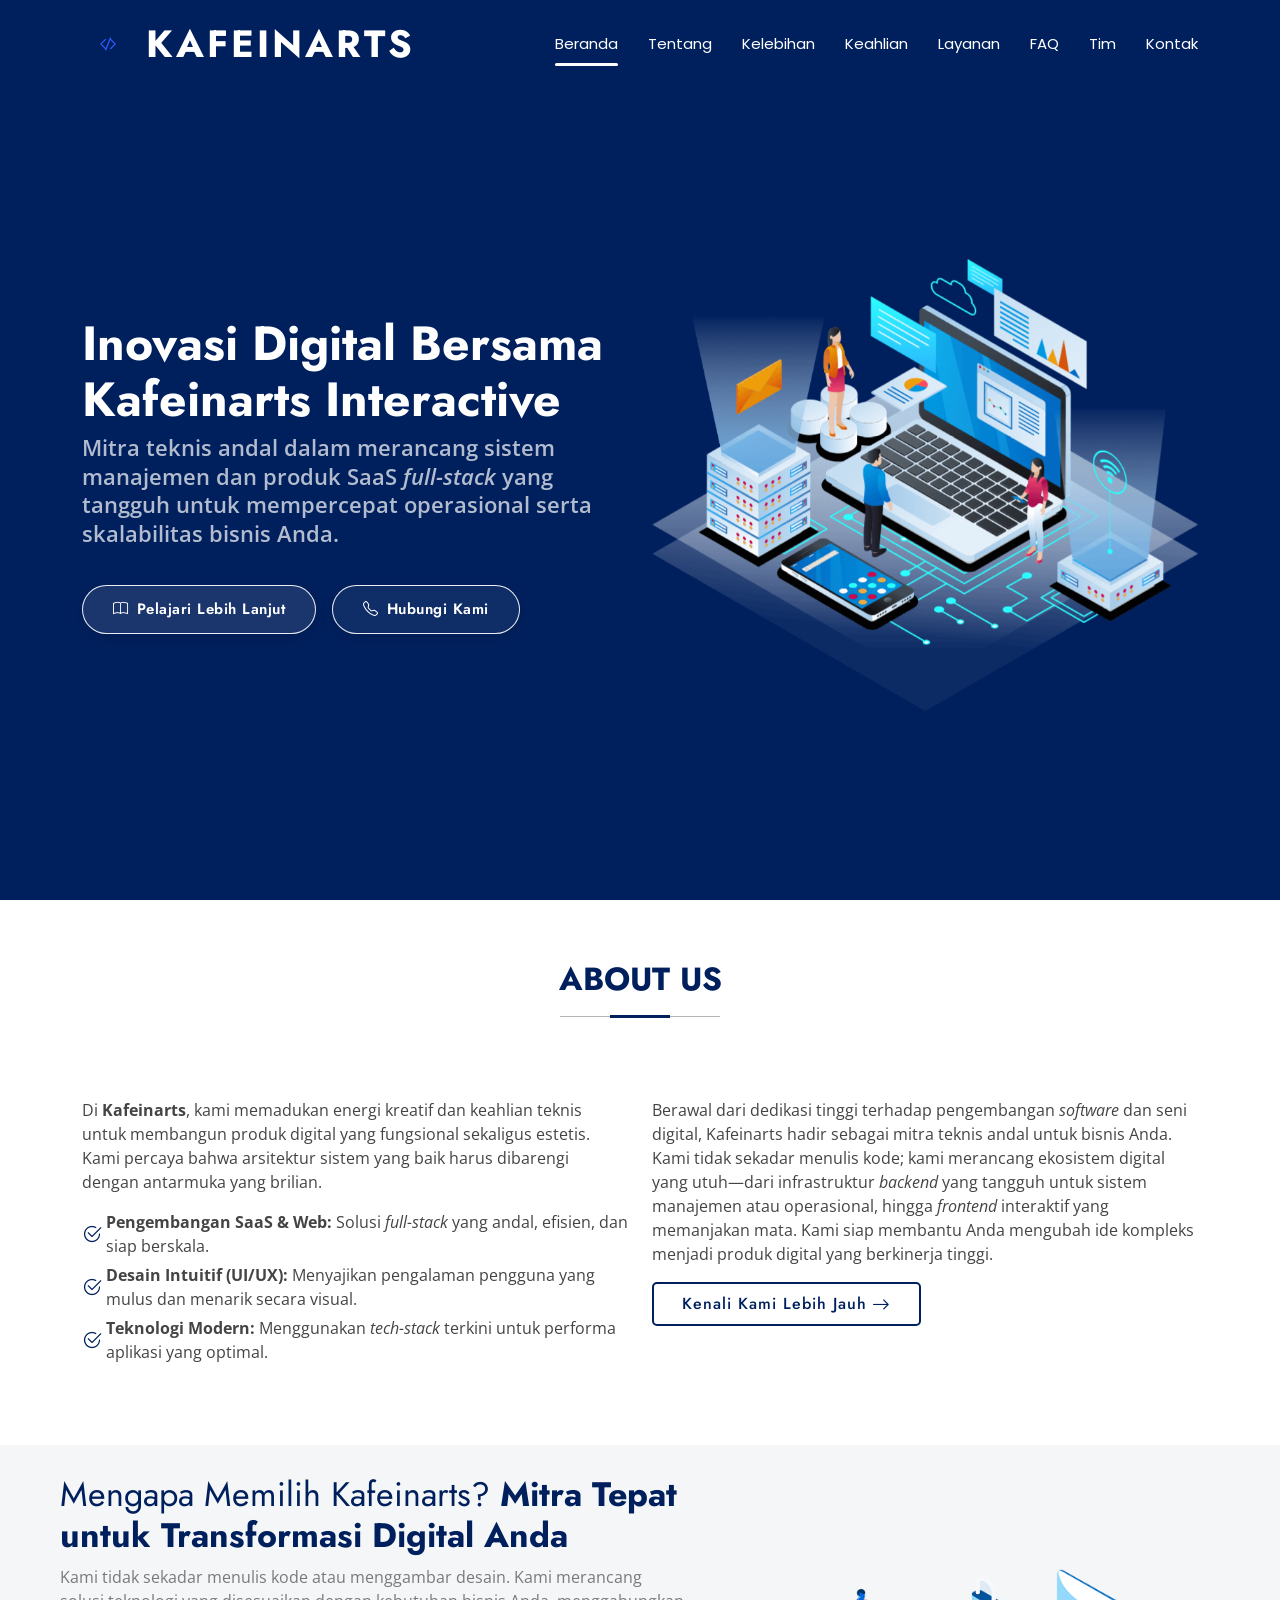
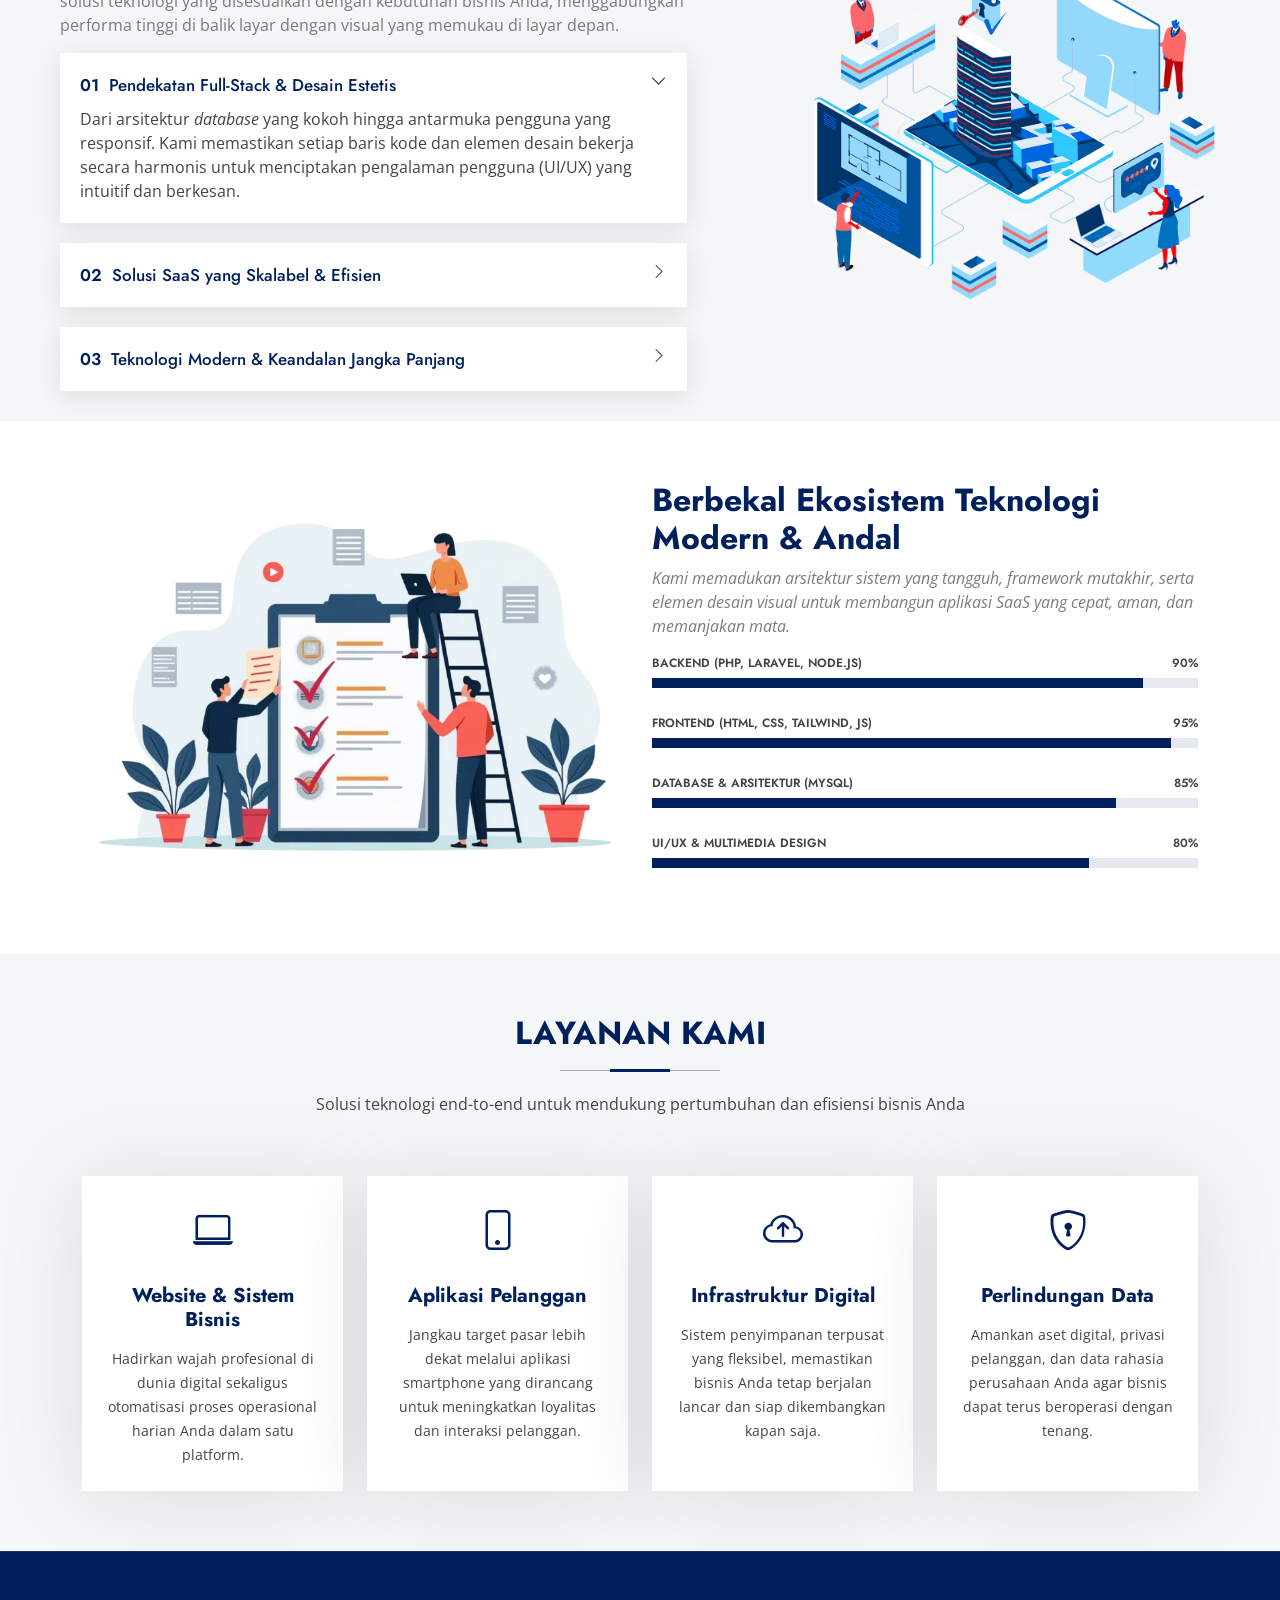
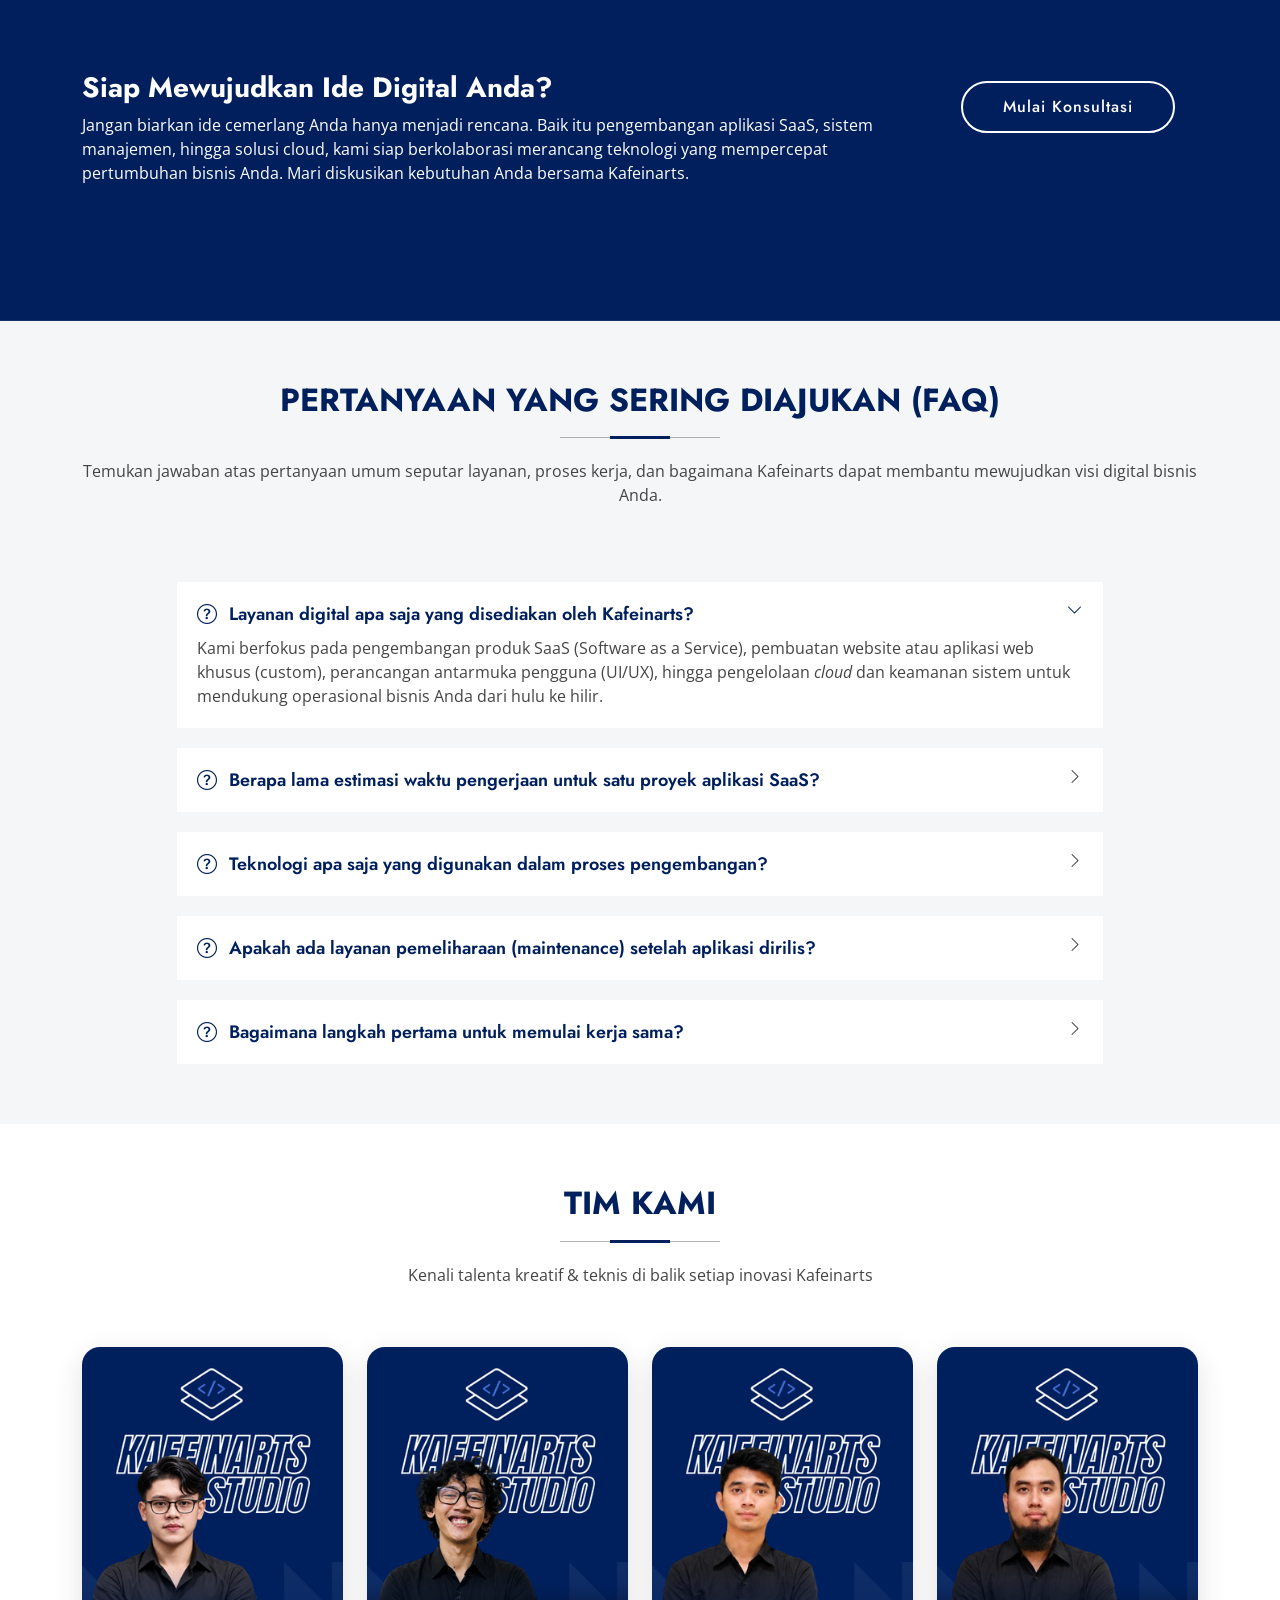
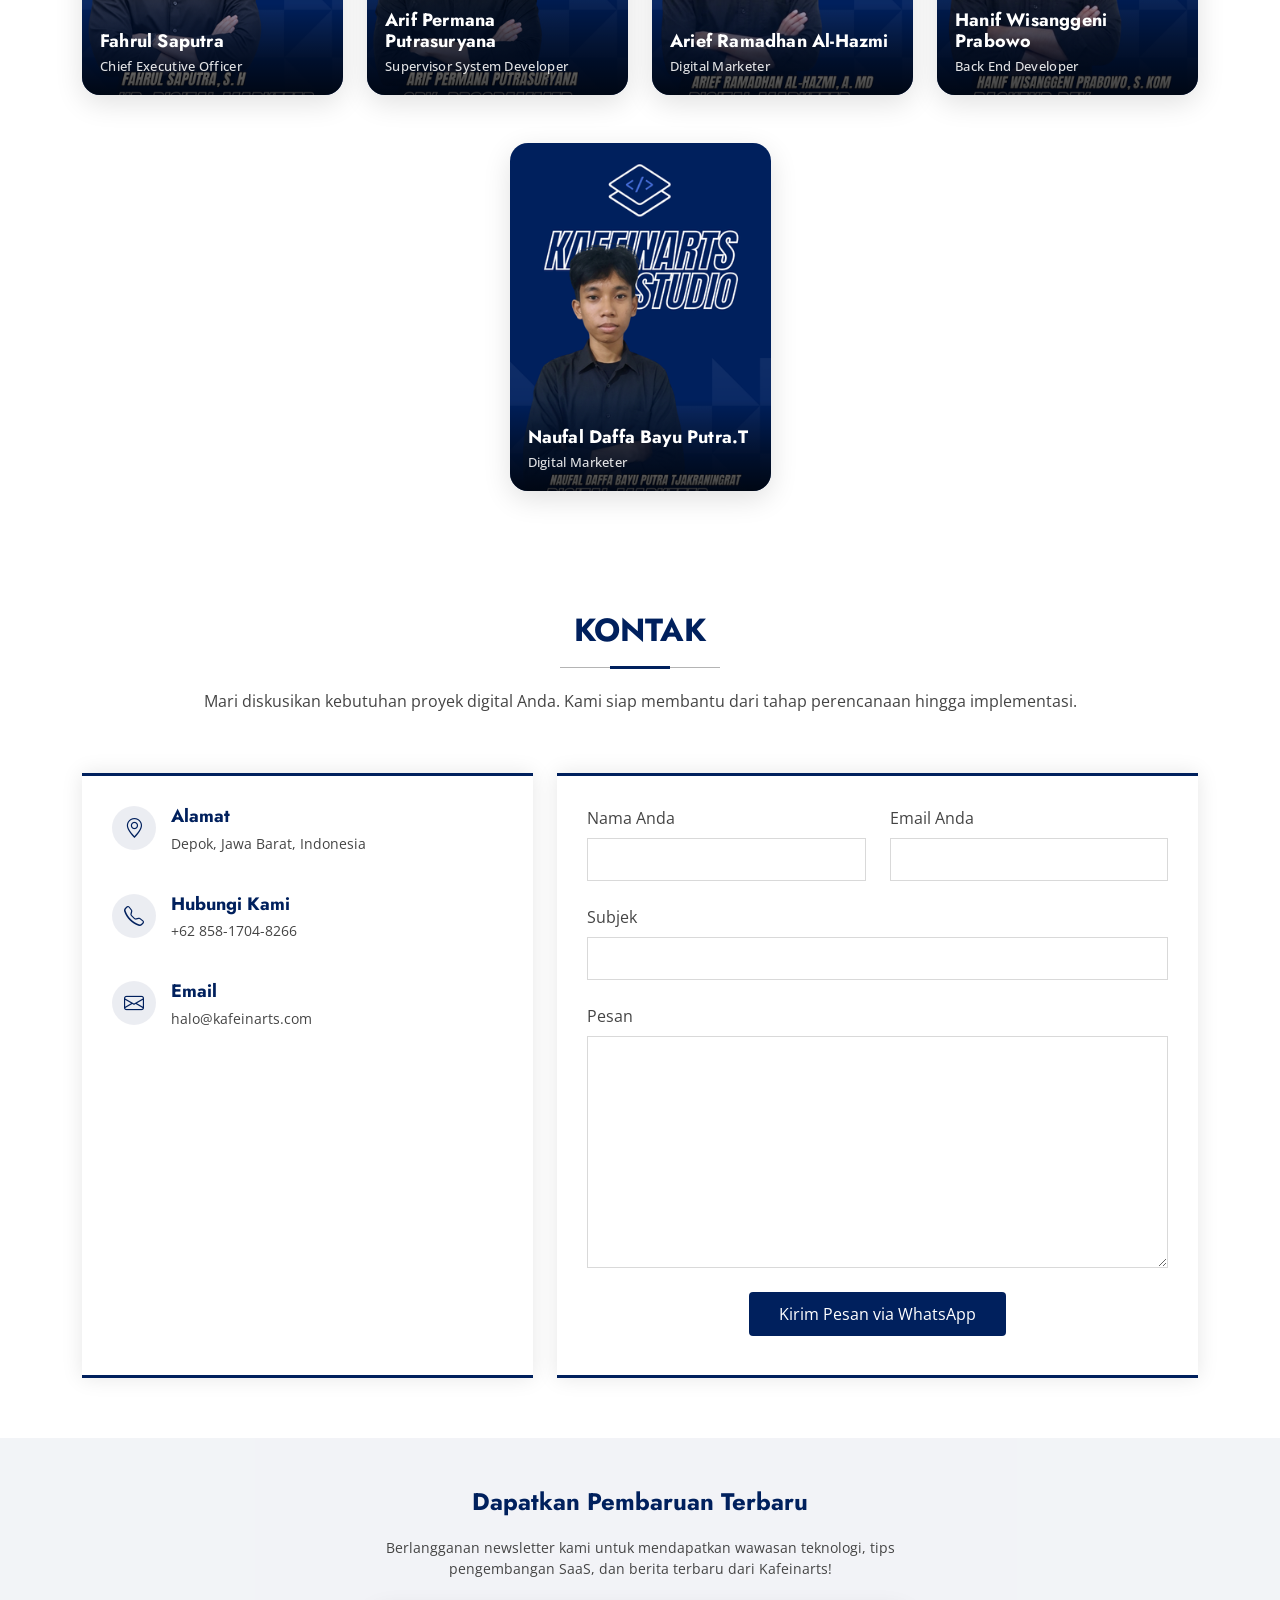
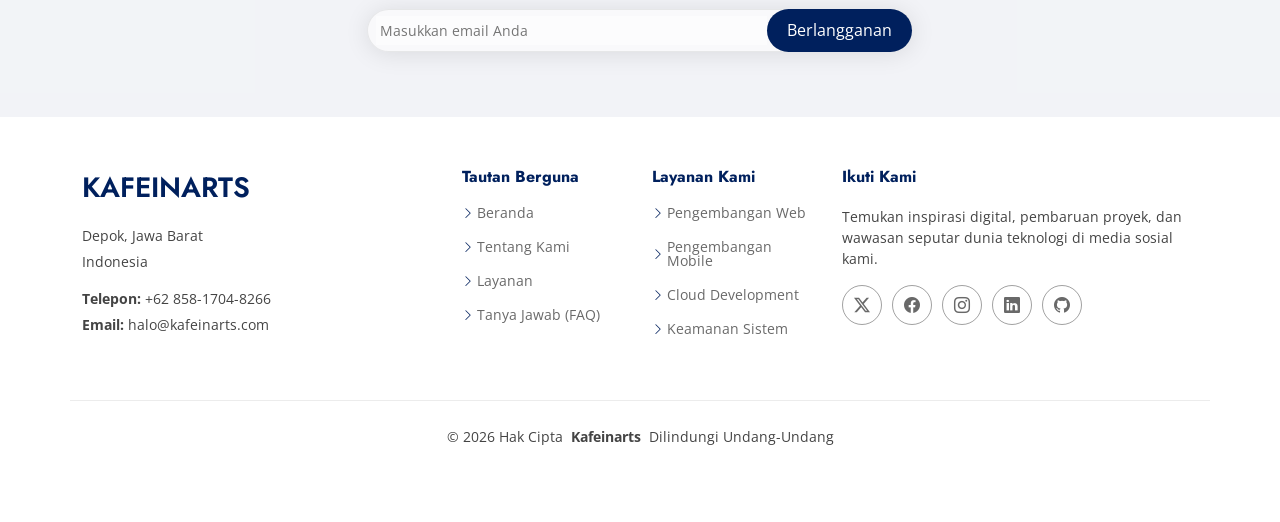
==== commit 566d27ee: "Update Data" ====
--- a/index.html
+++ b/index.html
@@ -1,16 +1,15 @@
 <!doctype html>
-<html lang="id">
+<html lang="en">
   <head>
     <meta charset="utf-8" />
     <meta content="width=device-width, initial-scale=1.0" name="viewport" />
-    <title>Kafeinarts - Mitra Digital SaaS & Sistem Manajemen</title>
-    <meta name="description" content="Kafeinarts Interactive - Mitra teknis andal SaaS full-stack, website, aplikasi, cloud & keamanan. Depok, Jawa Barat." />
-    <meta name="keywords" content="Kafeinarts, SaaS, Website, Aplikasi, Cloud, Depok" />
-
-    <!-- Favicons - Kafeinarts only -->
+    <title>Kafeinarts</title>
+    <meta name="description" content="" />
+    <meta name="keywords" content="" />
+
+    <!-- Favicons -->
     <link href="assets/img/favicon.png" rel="icon" />
     <link href="assets/img/apple-touch-icon.png" rel="apple-touch-icon" />
-    <link href="assets/img/logo.png" rel="icon" type="image/png" />
 
     <!-- Fonts -->
     <link href="https://fonts.googleapis.com" rel="preconnect" />
@@ -21,54 +20,1194 @@
     />
 
     <!-- Vendor CSS Files -->
-    <link href="assets/vendor/bootstrap/css/bootstrap.min.css" rel="stylesheet" />
-    <link href="assets/vendor/bootstrap-icons/bootstrap-icons.css" rel="stylesheet" />
+    <link
+      href="assets/vendor/bootstrap/css/bootstrap.min.css"
+      rel="stylesheet"
+    />
+    <link
+      href="assets/vendor/bootstrap-icons/bootstrap-icons.css"
+      rel="stylesheet"
+    />
     <link href="assets/vendor/aos/aos.css" rel="stylesheet" />
-    <link href="assets/vendor/glightbox/css/glightbox.min.css" rel="stylesheet" />
+    <link
+      href="assets/vendor/glightbox/css/glightbox.min.css"
+      rel="stylesheet"
+    />
     <link href="assets/vendor/swiper/swiper-bundle.min.css" rel="stylesheet" />
 
     <!-- Main CSS File -->
     <link href="assets/css/main.css" rel="stylesheet" />
+
+    <!-- =======================================================
+  * Template Name: Kafeinarts
+  * Template URL: https://bootstrapmade.com/Kafeinarts-free-bootstrap-html-template-corporate/
+  * Updated: Feb 22 2025 with Bootstrap v5.3.3
+  * Author: BootstrapMade.com
+  * License: https://bootstrapmade.com/license/
+  ======================================================== -->
   </head>
 
   <body class="index-page">
-    <!-- Header -->
-    <div id="header-root"></div>
+    <header id="header" class="header d-flex align-items-center fixed-top">
+      <div
+        class="container-fluid container-xl position-relative d-flex align-items-center"
+      >
+        <a href="index.html" class="logo d-flex align-items-center me-auto" style="--logo-size: 38px; --logo-img-height: 52px;">
+          <!-- LOGO: adjust di baris 57 ini - ganti --logo-size / --logo-img-height -->
+          <img src="assets/img/logo.png" alt="Kafeinarts Logo" style="max-height: 52px; height: 52px;">
+          <h1 class="sitename" style="font-size: 38px;">Kafeinarts</h1>
+        </a>
+
+        <nav id="navmenu" class="navmenu">
+          <ul>
+            <li><a href="#hero" class="active">Beranda</a></li>
+            <li><a href="#about">Tentang</a></li>
+            <li><a href="#why-us">Kelebihan</a></li>
+            <li><a href="#skills">Keahlian</a></li>
+            <li><a href="#services">Layanan</a></li>
+            <!-- <li><a href="#portfolio">Portfolio</a></li> -->
+            <li><a href="#faq-2">FAQ</a></li>
+            <li><a href="#team">Tim</a></li>
+            <li><a href="#contact">Kontak</a></li>
+          </ul>
+          <i class="mobile-nav-toggle d-xl-none bi bi-list"></i>
+        </nav>
+       <!-- <a class="btn-getstarted" href="#contact">Mulai Proyek</a> -->
+      </div>
+    </header>
 
     <main class="main">
-      <!-- Hero - 100vh full screen -->
-      <div id="hero-root"></div>
-
-      <!-- About -->
-      <div id="about-root"></div>
-
-      <!-- Why Us -->
-      <div id="why-us-root"></div>
-
-      <!-- Skills -->
-      <div id="skills-root"></div>
-
-      <!-- Services -->
-      <div id="services-root"></div>
-
-      <!-- Call To Action -->
-      <div id="cta-root"></div>
-
-      <!-- FAQ -->
-      <div id="faq-root"></div>
-
-      <!-- Team (data dari data.js, foto di assets/img/teams/) -->
-      <div id="team-root"></div>
-
-      <!-- Contact + WhatsApp 2 tujuan -->
-      <div id="contact-root"></div>
+      <!-- Hero Section -->
+      <section id="hero" class="hero section dark-background">
+        <div class="container">
+          <div class="row gy-4">
+            <div
+              class="col-lg-6 order-2 order-lg-1 d-flex flex-column justify-content-center"
+              data-aos="zoom-out"
+            >
+              <!-- Headline Utama -->
+              <h1>Inovasi Digital Bersama <br />Kafeinarts Interactive</h1>
+
+              <!-- Sub-headline / Tagline -->
+              <p>
+                Mitra teknis andal dalam merancang sistem manajemen dan produk
+                SaaS <em>full-stack</em> yang tangguh untuk mempercepat
+                operasional serta skalabilitas bisnis Anda.
+              </p>
+
+              <!-- Tombol Call-to-Action - Pelajari Lebih Lanjut & Hubungi Kami -->
+              <div class="d-flex flex-wrap gap-3 hero-cta">
+                <a href="#about" class="btn-hero-primary">
+                  <i class="bi bi-book me-2"></i>Pelajari Lebih Lanjut
+                </a>
+                <a href="#contact" class="btn-hero-outline">
+                  <i class="bi bi-telephone me-2"></i>Hubungi Kami
+                </a>
+              </div>
+            </div>
+
+            <div
+              class="col-lg-6 order-1 order-lg-2 hero-img"
+              data-aos="zoom-out"
+              data-aos-delay="200"
+            >
+              <!-- Pastikan alt text diisi untuk keperluan SEO -->
+              <img
+                src="assets/img/hero-img.png"
+                class="img-fluid animated"
+                alt="Kafeinarts Interactive SaaS Dashboard"
+              />
+            </div>
+          </div>
+        </div>
+      </section>
+      <!-- /Hero Section -->
+
+      <!-- Clients Section -->
+      <!-- <section id="clients" class="clients section light-background">
+
+      <div class="container" data-aos="zoom-in">
+
+        <div class="swiper init-swiper">
+          <script type="application/json" class="swiper-config">
+            {
+              "loop": true,
+              "speed": 600,
+              "autoplay": {
+                "delay": 5000
+              },
+              "slidesPerView": "auto",
+              "pagination": {
+                "el": ".swiper-pagination",
+                "type": "bullets",
+                "clickable": true
+              },
+              "breakpoints": {
+                "320": {
+                  "slidesPerView": 2,
+                  "spaceBetween": 40
+                },
+                "480": {
+                  "slidesPerView": 3,
+                  "spaceBetween": 60
+                },
+                "640": {
+                  "slidesPerView": 4,
+                  "spaceBetween": 80
+                },
+                "992": {
+                  "slidesPerView": 5,
+                  "spaceBetween": 120
+                },
+                "1200": {
+                  "slidesPerView": 6,
+                  "spaceBetween": 120
+                }
+              }
+            }
+          </script>
+          <div class="swiper-wrapper align-items-center">
+            <div class="swiper-slide"><img src="assets/img/clients/clients-1.webp" class="img-fluid" alt=""></div>
+            <div class="swiper-slide"><img src="assets/img/clients/clients-2.webp" class="img-fluid" alt=""></div>
+            <div class="swiper-slide"><img src="assets/img/clients/clients-3.webp" class="img-fluid" alt=""></div>
+            <div class="swiper-slide"><img src="assets/img/clients/clients-4.webp" class="img-fluid" alt=""></div>
+            <div class="swiper-slide"><img src="assets/img/clients/clients-5.webp" class="img-fluid" alt=""></div>
+            <div class="swiper-slide"><img src="assets/img/clients/clients-6.webp" class="img-fluid" alt=""></div>
+            <div class="swiper-slide"><img src="assets/img/clients/clients-7.webp" class="img-fluid" alt=""></div>
+            <div class="swiper-slide"><img src="assets/img/clients/clients-8.webp" class="img-fluid" alt=""></div>
+          </div>
+        </div>
+
+      </div>
+
+    </section> -->
+      <!-- /Clients Section -->
+
+      <!-- About Section -->
+      <section id="about" class="about section">
+        <!-- Section Title -->
+        <div class="container section-title" data-aos="fade-up">
+          <h2>About Us</h2>
+        </div>
+        <!-- End Section Title -->
+
+        <div class="container">
+          <div class="row gy-4">
+            <!-- Left Column -->
+            <div
+              class="col-lg-6 content"
+              data-aos="fade-up"
+              data-aos-delay="100"
+            >
+              <p>
+                Di <strong>Kafeinarts</strong>, kami memadukan energi kreatif
+                dan keahlian teknis untuk membangun produk digital yang
+                fungsional sekaligus estetis. Kami percaya bahwa arsitektur
+                sistem yang baik harus dibarengi dengan antarmuka yang brilian.
+              </p>
+              <ul>
+                <li>
+                  <i class="bi bi-check2-circle"></i>
+                  <span
+                    ><strong>Pengembangan SaaS & Web:</strong> Solusi
+                    <em>full-stack</em> yang andal, efisien, dan siap
+                    berskala.</span
+                  >
+                </li>
+                <li>
+                  <i class="bi bi-check2-circle"></i>
+                  <span
+                    ><strong>Desain Intuitif (UI/UX):</strong> Menyajikan
+                    pengalaman pengguna yang mulus dan menarik secara
+                    visual.</span
+                  >
+                </li>
+                <li>
+                  <i class="bi bi-check2-circle"></i>
+                  <span
+                    ><strong>Teknologi Modern:</strong> Menggunakan
+                    <em>tech-stack</em> terkini untuk performa aplikasi yang
+                    optimal.</span
+                  >
+                </li>
+              </ul>
+            </div>
+
+            <!-- Right Column -->
+            <div class="col-lg-6" data-aos="fade-up" data-aos-delay="200">
+              <p>
+                Berawal dari dedikasi tinggi terhadap pengembangan
+                <em>software</em> dan seni digital, Kafeinarts hadir sebagai
+                mitra teknis andal untuk bisnis Anda. Kami tidak sekadar menulis
+                kode; kami merancang ekosistem digital yang utuh—dari
+                infrastruktur <em>backend</em> yang tangguh untuk sistem
+                manajemen atau operasional, hingga <em>frontend</em> interaktif
+                yang memanjakan mata. Kami siap membantu Anda mengubah ide
+                kompleks menjadi produk digital yang berkinerja tinggi.
+              </p>
+              <a href="#" class="read-more"
+                ><span>Kenali Kami Lebih Jauh</span
+                ><i class="bi bi-arrow-right"></i
+              ></a>
+            </div>
+          </div>
+        </div>
+      </section>
+      <!-- /About Section -->
+      <!-- Why Us Section -->
+      <section
+        id="why-us"
+        class="section why-us light-background"
+        data-builder="section"
+      >
+        <div class="container-fluid">
+          <div class="row gy-4">
+            <div
+              class="col-lg-7 d-flex flex-column justify-content-center order-2 order-lg-1"
+            >
+              <div
+                class="content px-xl-5"
+                data-aos="fade-up"
+                data-aos-delay="100"
+              >
+                <h3>
+                  <span>Mengapa Memilih Kafeinarts? </span
+                  ><strong>Mitra Tepat untuk Transformasi Digital Anda</strong>
+                </h3>
+                <p>
+                  Kami tidak sekadar menulis kode atau menggambar desain. Kami
+                  merancang solusi teknologi yang disesuaikan dengan kebutuhan
+                  bisnis Anda, menggabungkan performa tinggi di balik layar
+                  dengan visual yang memukau di layar depan.
+                </p>
+              </div>
+
+              <div
+                class="faq-container px-xl-5"
+                data-aos="fade-up"
+                data-aos-delay="200"
+              >
+                <div class="faq-item faq-active">
+                  <h3>
+                    <span>01</span> Pendekatan Full-Stack & Desain Estetis
+                  </h3>
+                  <div class="faq-content">
+                    <p>
+                      Dari arsitektur <em>database</em> yang kokoh hingga
+                      antarmuka pengguna yang responsif. Kami memastikan setiap
+                      baris kode dan elemen desain bekerja secara harmonis untuk
+                      menciptakan pengalaman pengguna (UI/UX) yang intuitif dan
+                      berkesan.
+                    </p>
+                  </div>
+                  <i class="faq-toggle bi bi-chevron-right"></i>
+                </div>
+                <!-- End Faq item-->
+
+                <div class="faq-item">
+                  <h3><span>02</span> Solusi SaaS yang Skalabel & Efisien</h3>
+                  <div class="faq-content">
+                    <p>
+                      Aplikasi yang kami bangun dirancang untuk tumbuh bersama
+                      bisnis Anda. Kami berfokus pada digitalisasi alur kerja
+                      dan sistem manajemen yang kompleks agar operasional harian
+                      Anda menjadi lebih cepat, terstruktur, dan efisien.
+                    </p>
+                  </div>
+                  <i class="faq-toggle bi bi-chevron-right"></i>
+                </div>
+                <!-- End Faq item-->
+
+                <div class="faq-item">
+                  <h3>
+                    <span>03</span> Teknologi Modern & Keandalan Jangka Panjang
+                  </h3>
+                  <div class="faq-content">
+                    <p>
+                      Kami memanfaatkan <em>tech-stack</em> pengembangan web
+                      terkini untuk membangun ekosistem digital yang tangguh.
+                      Hasilnya adalah produk <em>software</em> yang tidak hanya
+                      cepat saat diluncurkan, tetapi juga aman dan mudah
+                      dipelihara di masa depan.
+                    </p>
+                  </div>
+                  <i class="faq-toggle bi bi-chevron-right"></i>
+                </div>
+                <!-- End Faq item-->
+              </div>
+            </div>
+
+            <div class="col-lg-5 order-1 order-lg-2 why-us-img">
+              <!-- Pastikan gambar assets/img/why-us.png relevan, misalnya ilustrasi UI/UX atau koding -->
+              <img
+                src="assets/img/why-us.png"
+                class="img-fluid"
+                alt="Kafeinarts Web Development Illustration"
+                data-aos="zoom-in"
+                data-aos-delay="100"
+              />
+            </div>
+          </div>
+        </div>
+      </section>
+      <!-- /Why Us Section -->
+
+      <!-- Skills Section -->
+      <section id="skills" class="skills section">
+        <div class="container" data-aos="fade-up" data-aos-delay="100">
+          <div class="row">
+            <div class="col-lg-6 d-flex align-items-center">
+              <img
+                src="assets/img/illustration/illustration-10.webp"
+                class="img-fluid"
+                alt="Kafeinarts Technology Stack"
+              />
+            </div>
+
+            <div class="col-lg-6 pt-4 pt-lg-0 content">
+              <h3>Berbekal Ekosistem Teknologi Modern & Andal</h3>
+              <p class="fst-italic">
+                Kami memadukan arsitektur sistem yang tangguh, framework
+                mutakhir, serta elemen desain visual untuk membangun aplikasi
+                SaaS yang cepat, aman, dan memanjakan mata.
+              </p>
+
+              <div class="skills-content skills-animation">
+                <div class="progress">
+                  <span class="skill"
+                    ><span>Backend (PHP, Laravel, Node.js)</span>
+                    <i class="val">90%</i></span
+                  >
+                  <div class="progress-bar-wrap">
+                    <div
+                      class="progress-bar"
+                      role="progressbar"
+                      aria-valuenow="90"
+                      aria-valuemin="0"
+                      aria-valuemax="100"
+                    ></div>
+                  </div>
+                </div>
+                <!-- End Skills Item -->
+
+                <div class="progress">
+                  <span class="skill"
+                    ><span>Frontend (HTML, CSS, Tailwind, JS)</span>
+                    <i class="val">95%</i></span
+                  >
+                  <div class="progress-bar-wrap">
+                    <div
+                      class="progress-bar"
+                      role="progressbar"
+                      aria-valuenow="95"
+                      aria-valuemin="0"
+                      aria-valuemax="100"
+                    ></div>
+                  </div>
+                </div>
+                <!-- End Skills Item -->
+
+                <div class="progress">
+                  <span class="skill"
+                    ><span>Database & Arsitektur (MySQL)</span>
+                    <i class="val">85%</i></span
+                  >
+                  <div class="progress-bar-wrap">
+                    <div
+                      class="progress-bar"
+                      role="progressbar"
+                      aria-valuenow="85"
+                      aria-valuemin="0"
+                      aria-valuemax="100"
+                    ></div>
+                  </div>
+                </div>
+                <!-- End Skills Item -->
+
+                <div class="progress">
+                  <span class="skill"
+                    ><span>UI/UX & Multimedia Design</span>
+                    <i class="val">80%</i></span
+                  >
+                  <div class="progress-bar-wrap">
+                    <div
+                      class="progress-bar"
+                      role="progressbar"
+                      aria-valuenow="80"
+                      aria-valuemin="0"
+                      aria-valuemax="100"
+                    ></div>
+                  </div>
+                </div>
+                <!-- End Skills Item -->
+              </div>
+            </div>
+          </div>
+        </div>
+      </section>
+      <!-- /Skills Section -->
+
+      <!-- Services Section -->
+      <section id="services" class="services section light-background">
+        <!-- Section Title -->
+        <div class="container section-title" data-aos="fade-up">
+          <h2>Layanan Kami</h2>
+          <p>
+            Solusi teknologi end-to-end untuk mendukung pertumbuhan dan
+            efisiensi bisnis Anda
+          </p>
+        </div>
+        <!-- End Section Title -->
+
+        <div class="container">
+          <div class="row gy-4">
+            <!-- Layanan 1 -->
+            <div
+              class="col-xl-3 col-md-6 d-flex"
+              data-aos="fade-up"
+              data-aos-delay="100"
+            >
+              <!-- Tambahan: text-center (teks & konten ke tengah), h-100 (tinggi kotak sama rata), p-4 (ruang bernapas yang pas) -->
+              <div
+                class="service-item position-relative text-center h-100 w-100 p-4"
+              >
+                <!-- Tambahan: mx-auto (ikon ke tengah), mb-4 (jarak bawah), d-flex justify-content-center (memastikan ikon pas di tengah lingkaran) -->
+                <div
+                  class="icon mx-auto mb-4 d-flex align-items-center justify-content-center"
+                >
+                  <i class="bi bi-laptop fs-1"></i>
+                  <!-- fs-1 memperbesar ikon agar lebih proporsional -->
+                </div>
+                <h4>
+                  <a href="" class="stretched-link">Website & Sistem Bisnis</a>
+                </h4>
+                <p>
+                  Hadirkan wajah profesional di dunia digital sekaligus
+                  otomatisasi proses operasional harian Anda dalam satu
+                  platform.
+                </p>
+              </div>
+            </div>
+            <!-- End Service Item -->
+
+            <!-- Layanan 2 -->
+            <div
+              class="col-xl-3 col-md-6 d-flex"
+              data-aos="fade-up"
+              data-aos-delay="200"
+            >
+              <div
+                class="service-item position-relative text-center h-100 w-100 p-4"
+              >
+                <div
+                  class="icon mx-auto mb-4 d-flex align-items-center justify-content-center"
+                >
+                  <i class="bi bi-phone fs-1"></i>
+                </div>
+                <h4>
+                  <a href="" class="stretched-link">Aplikasi Pelanggan</a>
+                </h4>
+                <p>
+                  Jangkau target pasar lebih dekat melalui aplikasi smartphone
+                  yang dirancang untuk meningkatkan loyalitas dan interaksi
+                  pelanggan.
+                </p>
+              </div>
+            </div>
+            <!-- End Service Item -->
+
+            <!-- Layanan 3 -->
+            <div
+              class="col-xl-3 col-md-6 d-flex"
+              data-aos="fade-up"
+              data-aos-delay="300"
+            >
+              <div
+                class="service-item position-relative text-center h-100 w-100 p-4"
+              >
+                <div
+                  class="icon mx-auto mb-4 d-flex align-items-center justify-content-center"
+                >
+                  <i class="bi bi-cloud-arrow-up fs-1"></i>
+                </div>
+                <h4>
+                  <a href="" class="stretched-link">Infrastruktur Digital</a>
+                </h4>
+                <p>
+                  Sistem penyimpanan terpusat yang fleksibel, memastikan bisnis
+                  Anda tetap berjalan lancar dan siap dikembangkan kapan saja.
+                </p>
+              </div>
+            </div>
+            <!-- End Service Item -->
+
+            <!-- Layanan 4 -->
+            <div
+              class="col-xl-3 col-md-6 d-flex"
+              data-aos="fade-up"
+              data-aos-delay="400"
+            >
+              <div
+                class="service-item position-relative text-center h-100 w-100 p-4"
+              >
+                <div
+                  class="icon mx-auto mb-4 d-flex align-items-center justify-content-center"
+                >
+                  <i class="bi bi-shield-lock fs-1"></i>
+                </div>
+                <h4><a href="" class="stretched-link">Perlindungan Data</a></h4>
+                <p>
+                  Amankan aset digital, privasi pelanggan, dan data rahasia
+                  perusahaan Anda agar bisnis dapat terus beroperasi dengan
+                  tenang.
+                </p>
+              </div>
+            </div>
+            <!-- End Service Item -->
+          </div>
+        </div>
+      </section>
+      <!-- /Services Section -->
+
+      <!-- Call To Action Section -->
+      <section
+        id="call-to-action"
+        class="call-to-action section dark-background"
+      >
+        <!-- Pastikan gambar background relevan dengan tema teknologi/desain -->
+        <img src="assets/img/bg/bg-8.webp" alt="Latar Belakang Kafeinarts" />
+
+        <div class="container">
+          <div class="row" data-aos="zoom-in" data-aos-delay="100">
+            <div class="col-xl-9 text-center text-xl-start">
+              <h3>Siap Mewujudkan Ide Digital Anda?</h3>
+              <p>
+                Jangan biarkan ide cemerlang Anda hanya menjadi rencana. Baik
+                itu pengembangan aplikasi SaaS, sistem manajemen, hingga solusi
+                cloud, kami siap berkolaborasi merancang teknologi yang
+                mempercepat pertumbuhan bisnis Anda. Mari diskusikan kebutuhan
+                Anda bersama Kafeinarts.
+              </p>
+            </div>
+            <div class="col-xl-3 cta-btn-container text-center">
+              <a class="cta-btn align-middle" href="#contact"
+                >Mulai Konsultasi</a
+              >
+            </div>
+          </div>
+        </div>
+      </section>
+      <!-- /Call To Action Section -->
+      <!-- Portfolio Section -->
+
+      <!-- Testimonials Section -->
+
+      <!-- Faq 2 Section -->
+      <section id="faq-2" class="faq-2 section light-background">
+        <!-- Section Title -->
+        <div class="container section-title" data-aos="fade-up">
+          <h2>Pertanyaan yang Sering Diajukan (FAQ)</h2>
+          <p>
+            Temukan jawaban atas pertanyaan umum seputar layanan, proses kerja,
+            dan bagaimana Kafeinarts dapat membantu mewujudkan visi digital
+            bisnis Anda.
+          </p>
+        </div>
+        <!-- End Section Title -->
+
+        <div class="container">
+          <div class="row justify-content-center">
+            <div class="col-lg-10">
+              <div class="faq-container">
+                <div
+                  class="faq-item faq-active"
+                  data-aos="fade-up"
+                  data-aos-delay="200"
+                >
+                  <i class="faq-icon bi bi-question-circle"></i>
+                  <h3>
+                    Layanan digital apa saja yang disediakan oleh Kafeinarts?
+                  </h3>
+                  <div class="faq-content">
+                    <p>
+                      Kami berfokus pada pengembangan produk SaaS (Software as a
+                      Service), pembuatan website atau aplikasi web khusus
+                      (custom), perancangan antarmuka pengguna (UI/UX), hingga
+                      pengelolaan <em>cloud</em> dan keamanan sistem untuk
+                      mendukung operasional bisnis Anda dari hulu ke hilir.
+                    </p>
+                  </div>
+                  <i class="faq-toggle bi bi-chevron-right"></i>
+                </div>
+                <!-- End Faq item-->
+
+                <div class="faq-item" data-aos="fade-up" data-aos-delay="300">
+                  <i class="faq-icon bi bi-question-circle"></i>
+                  <h3>
+                    Berapa lama estimasi waktu pengerjaan untuk satu proyek
+                    aplikasi SaaS?
+                  </h3>
+                  <div class="faq-content">
+                    <p>
+                      Waktu pengerjaan sangat bergantung pada skala, fitur, dan
+                      kompleksitas proyek. Untuk sistem manajemen skala kecil
+                      hingga menengah biasanya memakan waktu 4-8 minggu. Kami
+                      akan memberikan jadwal (<em>timeline</em>) yang transparan
+                      dan terukur setelah tahap diskusi dan analisis kebutuhan
+                      awal selesai.
+                    </p>
+                  </div>
+                  <i class="faq-toggle bi bi-chevron-right"></i>
+                </div>
+                <!-- End Faq item-->
+
+                <div class="faq-item" data-aos="fade-up" data-aos-delay="400">
+                  <i class="faq-icon bi bi-question-circle"></i>
+                  <h3>
+                    Teknologi apa saja yang digunakan dalam proses pengembangan?
+                  </h3>
+                  <div class="faq-content">
+                    <p>
+                      Kami menyusun arsitektur sistem menggunakan ekosistem
+                      teknologi yang tangguh dan modern. Secara umum, kami
+                      memanfaatkan PHP, Laravel, atau Node.js untuk
+                      <em>backend</em>; HTML, CSS, Tailwind, dan JavaScript
+                      untuk <em>frontend</em> yang responsif; serta arsitektur
+                      <em>database</em> relasional seperti MySQL untuk menjamin
+                      integritas data Anda.
+                    </p>
+                  </div>
+                  <i class="faq-toggle bi bi-chevron-right"></i>
+                </div>
+                <!-- End Faq item-->
+
+                <div class="faq-item" data-aos="fade-up" data-aos-delay="500">
+                  <i class="faq-icon bi bi-question-circle"></i>
+                  <h3>
+                    Apakah ada layanan pemeliharaan (maintenance) setelah
+                    aplikasi dirilis?
+                  </h3>
+                  <div class="faq-content">
+                    <p>
+                      Tentu saja. Kami memahami bahwa produk digital membutuhkan
+                      pengawasan agar tetap aman dan berjalan optimal. Kami
+                      menawarkan paket dukungan teknis dan pemeliharaan jangka
+                      panjang untuk menangani perbaikan <em>bug</em>, pembaruan
+                      keamanan, hingga penambahan fitur baru di masa mendatang.
+                    </p>
+                  </div>
+                  <i class="faq-toggle bi bi-chevron-right"></i>
+                </div>
+                <!-- End Faq item-->
+
+                <div class="faq-item" data-aos="fade-up" data-aos-delay="600">
+                  <i class="faq-icon bi bi-question-circle"></i>
+                  <h3>Bagaimana langkah pertama untuk memulai kerja sama?</h3>
+                  <div class="faq-content">
+                    <p>
+                      Sangat mudah! Anda cukup menghubungi kami melalui form
+                      kontak atau tombol konsultasi. Kita akan menjadwalkan
+                      diskusi santai untuk memahami kendala, target, dan
+                      kebutuhan bisnis Anda. Setelah itu, kami akan menyusun
+                      draf proposal yang mencakup solusi teknis serta estimasi
+                      investasi yang dibutuhkan.
+                    </p>
+                  </div>
+                  <i class="faq-toggle bi bi-chevron-right"></i>
+                </div>
+                <!-- End Faq item-->
+              </div>
+            </div>
+          </div>
+        </div>
+      </section>
+      <!-- /Faq 2 Section -->
+
+      <!-- Team Section -->
+      <section id="team" class="team section">
+        <!-- Section Title -->
+        <div class="container section-title" data-aos="fade-up">
+          <h2>Tim Kami</h2>
+          <p>
+            Kenali talenta kreatif & teknis di balik setiap inovasi Kafeinarts
+          </p>
+        </div>
+        <!-- End Section Title -->
+
+        <div class="container">
+          <div class="row gy-4 justify-content-center">
+            <div
+              class="col-xl-3 col-lg-4 col-md-6 col-sm-6"
+              data-aos="fade-up"
+              data-aos-delay="100"
+            >
+              <div
+                class="team-portrait-card"
+                data-index="0"
+                data-name="Fahrul Saputra"
+                data-role="Chief Executive Officer"
+                data-img="assets/img/teams/1.png"
+                tabindex="0"
+                role="button"
+                aria-label="Lihat foto Fahrul Saputra"
+              >
+                <div class="team-portrait-img">
+                  <img
+                    src="assets/img/teams/1.png"
+                    alt="Fahrul Saputra - Chief Executive Officer"
+                    loading="lazy"
+                  />
+                  <div class="team-portrait-overlay">
+                    <h4>Fahrul Saputra</h4>
+                    <span>Chief Executive Officer</span>
+                  </div>
+                  <div class="team-portrait-zoom">
+                    <i class="bi bi-zoom-in"></i>
+                  </div>
+                </div>
+              </div>
+            </div>
+            <!-- End Team Member -->
+
+            <div
+              class="col-xl-3 col-lg-4 col-md-6 col-sm-6"
+              data-aos="fade-up"
+              data-aos-delay="150"
+            >
+              <div
+                class="team-portrait-card"
+                data-index="1"
+                data-name="Arif Permana Putrasuryana"
+                data-role="Supervisor System Developer"
+                data-img="assets/img/teams/2.png"
+                tabindex="0"
+                role="button"
+                aria-label="Lihat foto Arif Permana Putrasuryana"
+              >
+                <div class="team-portrait-img">
+                  <img
+                    src="assets/img/teams/2.png"
+                    alt="Arif Permana Putrasuryana - Supervisor System Developer"
+                    loading="lazy"
+                  />
+                  <div class="team-portrait-overlay">
+                    <h4>Arif Permana Putrasuryana</h4>
+                    <span>Supervisor System Developer</span>
+                  </div>
+                  <div class="team-portrait-zoom">
+                    <i class="bi bi-zoom-in"></i>
+                  </div>
+                </div>
+              </div>
+            </div>
+            <!-- End Team Member -->
+
+            <div
+              class="col-xl-3 col-lg-4 col-md-6 col-sm-6"
+              data-aos="fade-up"
+              data-aos-delay="200"
+            >
+              <div
+                class="team-portrait-card"
+                data-index="2"
+                data-name="Arief Ramadhan Al-Hazmi"
+                data-role="Digital Marketer"
+                data-img="assets/img/teams/3.png"
+                tabindex="0"
+                role="button"
+                aria-label="Lihat foto Arief Ramadhan Al-Hazmi"
+              >
+                <div class="team-portrait-img">
+                  <img
+                    src="assets/img/teams/3.png"
+                    alt="Arief Ramadhan Al-Hazmi - Digital Marketer"
+                    loading="lazy"
+                  />
+                  <div class="team-portrait-overlay">
+                    <h4>Arief Ramadhan Al-Hazmi</h4>
+                    <span>Digital Marketer</span>
+                  </div>
+                  <div class="team-portrait-zoom">
+                    <i class="bi bi-zoom-in"></i>
+                  </div>
+                </div>
+              </div>
+            </div>
+            <!-- End Team Member -->
+
+            <div
+              class="col-xl-3 col-lg-4 col-md-6 col-sm-6"
+              data-aos="fade-up"
+              data-aos-delay="250"
+            >
+              <div
+                class="team-portrait-card"
+                data-index="3"
+                data-name="Hanif Wisanggeni Prabowo"
+                data-role="Back End Developer"
+                data-img="assets/img/teams/4.png"
+                tabindex="0"
+                role="button"
+                aria-label="Lihat foto Hanif Wisanggeni Prabowo"
+              >
+                <div class="team-portrait-img">
+                  <img
+                    src="assets/img/teams/4.png"
+                    alt="Hanif Wisanggeni Prabowo - Back End Developer"
+                    loading="lazy"
+                  />
+                  <div class="team-portrait-overlay">
+                    <h4>Hanif Wisanggeni Prabowo</h4>
+                    <span>Back End Developer</span>
+                  </div>
+                  <div class="team-portrait-zoom">
+                    <i class="bi bi-zoom-in"></i>
+                  </div>
+                </div>
+              </div>
+            </div>
+            <!-- End Team Member -->
+
+            <div
+              class="col-xl-3 col-lg-4 col-md-6 col-sm-6"
+              data-aos="fade-up"
+              data-aos-delay="300"
+            >
+              <div
+                class="team-portrait-card"
+                data-index="4"
+                data-name="Naufal Daffa Bayu Putra.T"
+                data-role="Digital Marketer"
+                data-img="assets/img/teams/5.png"
+                tabindex="0"
+                role="button"
+                aria-label="Lihat foto Naufal Daffa Bayu Putra.T"
+              >
+                <div class="team-portrait-img">
+                  <img
+                    src="assets/img/teams/5.png"
+                    alt="Naufal Daffa Bayu Putra.T - Digital Marketer"
+                    loading="lazy"
+                  />
+                  <div class="team-portrait-overlay">
+                    <h4>Naufal Daffa Bayu Putra.T</h4>
+                    <span>Digital Marketer</span>
+                  </div>
+                  <div class="team-portrait-zoom">
+                    <i class="bi bi-zoom-in"></i>
+                  </div>
+                </div>
+              </div>
+            </div>
+            <!-- End Team Member -->
+          </div>
+        </div>
+      </section>
+      <!-- End Team Section -->
+
+      <!-- Team Lightbox Popup -->
+      <div id="teamLightbox" class="team-lightbox" aria-hidden="true">
+        <div class="team-lightbox-backdrop"></div>
+        <button class="team-lightbox-close" aria-label="Tutup popup">
+          <i class="bi bi-x-lg"></i>
+        </button>
+        <button class="team-lightbox-nav prev" aria-label="Foto sebelumnya">
+          <i class="bi bi-chevron-left"></i>
+        </button>
+        <button class="team-lightbox-nav next" aria-label="Foto berikutnya">
+          <i class="bi bi-chevron-right"></i>
+        </button>
+        <div class="team-lightbox-content">
+          <img src="" alt="" id="teamLightboxImg" draggable="false" />
+          <div class="team-lightbox-caption">
+            <h4 id="teamLightboxName"></h4>
+            <span id="teamLightboxRole"></span>
+            <div class="team-lightbox-counter" id="teamLightboxCounter"></div>
+          </div>
+        </div>
+        <div class="team-lightbox-hint">
+          <i class="bi bi-arrows"></i> swipe / geser untuk ganti foto
+        </div>
+      </div>
+
+      <!-- Contact Section -->
+      <section id="contact" class="contact section">
+        <!-- Section Title -->
+        <div class="container section-title" data-aos="fade-up">
+          <h2>Kontak</h2>
+          <p>
+            Mari diskusikan kebutuhan proyek digital Anda. Kami siap membantu
+            dari tahap perencanaan hingga implementasi.
+          </p>
+        </div>
+        <!-- End Section Title -->
+
+        <div class="container" data-aos="fade-up" data-aos-delay="100">
+          <div class="row gy-4">
+            <div class="col-lg-5">
+              <div class="info-wrap">
+                <div
+                  class="info-item d-flex"
+                  data-aos="fade-up"
+                  data-aos-delay="200"
+                >
+                  <i class="bi bi-geo-alt flex-shrink-0"></i>
+                  <div>
+                    <h3>Alamat</h3>
+                    <p>Depok, Jawa Barat, Indonesia</p>
+                  </div>
+                </div>
+                <!-- End Info Item -->
+
+                <div
+                  class="info-item d-flex"
+                  data-aos="fade-up"
+                  data-aos-delay="300"
+                >
+                  <i class="bi bi-telephone flex-shrink-0"></i>
+                  <div>
+                    <h3>Hubungi Kami</h3>
+                    <p>+62 858-1704-8266</p>
+                  </div>
+                </div>
+                <!-- End Info Item -->
+
+                <div
+                  class="info-item d-flex"
+                  data-aos="fade-up"
+                  data-aos-delay="400"
+                >
+                  <i class="bi bi-envelope flex-shrink-0"></i>
+                  <div>
+                    <h3>Email</h3>
+                    <p>halo@kafeinarts.com</p>
+                  </div>
+                </div>
+                <!-- End Info Item -->
+
+                <!-- Google Maps iframe yang diarahkan ke Depok -->
+                <iframe
+                  src="https://maps.google.com/maps?q=Depok,%20West%20Java,%20Indonesia&t=&z=12&ie=UTF8&iwloc=&output=embed"
+                  frameborder="0"
+                  style="border: 0; width: 100%; height: 270px"
+                  allowfullscreen=""
+                  loading="lazy"
+                  referrerpolicy="no-referrer-when-downgrade"
+                ></iframe>
+              </div>
+            </div>
+
+            <div class="col-lg-7">
+              <!-- Form action diubah untuk memicu fungsi JavaScript sendToWhatsApp -->
+              <form
+                onsubmit="sendToWhatsApp(event)"
+                class="php-email-form"
+                data-aos="fade-up"
+                data-aos-delay="200"
+              >
+                <div class="row gy-4">
+                  <div class="col-md-6">
+                    <label for="name-field" class="pb-2">Nama Anda</label>
+                    <input
+                      type="text"
+                      name="name"
+                      id="name-field"
+                      class="form-control"
+                      required=""
+                    />
+                  </div>
+
+                  <div class="col-md-6">
+                    <label for="email-field" class="pb-2">Email Anda</label>
+                    <input
+                      type="email"
+                      class="form-control"
+                      name="email"
+                      id="email-field"
+                      required=""
+                    />
+                  </div>
+
+                  <div class="col-md-12">
+                    <label for="subject-field" class="pb-2">Subjek</label>
+                    <input
+                      type="text"
+                      class="form-control"
+                      name="subject"
+                      id="subject-field"
+                      required=""
+                    />
+                  </div>
+
+                  <div class="col-md-12">
+                    <label for="message-field" class="pb-2">Pesan</label>
+                    <textarea
+                      class="form-control"
+                      name="message"
+                      rows="10"
+                      id="message-field"
+                      required=""
+                    ></textarea>
+                  </div>
+
+                  <div class="col-md-12 text-center">
+                    <button
+                      type="submit"
+                      style="
+                        background: var(--accent-color);
+                        border: 0;
+                        padding: 10px 30px;
+                        color: #fff;
+                        transition: 0.4s;
+                        border-radius: 4px;
+                      "
+                    >
+                      Kirim Pesan via WhatsApp
+                    </button>
+                  </div>
+                </div>
+              </form>
+            </div>
+            <!-- End Contact Form -->
+          </div>
+        </div>
+      </section>
     </main>
 
-    <!-- Footer -->
-    <div id="footer-root"></div>
+    <footer id="footer" class="footer">
+      <!-- Newsletter Section -->
+      <div class="footer-newsletter">
+        <div class="container">
+          <div class="row justify-content-center text-center">
+            <div class="col-lg-6">
+              <h4>Dapatkan Pembaruan Terbaru</h4>
+              <p>
+                Berlangganan newsletter kami untuk mendapatkan wawasan
+                teknologi, tips pengembangan SaaS, dan berita terbaru dari
+                Kafeinarts!
+              </p>
+              <form
+                action="forms/newsletter.php"
+                method="post"
+                class="php-email-form"
+              >
+                <div class="newsletter-form">
+                  <input
+                    type="email"
+                    name="email"
+                    placeholder="Masukkan email Anda"
+                  /><input type="submit" value="Berlangganan" />
+                </div>
+                <div class="loading">Memuat...</div>
+                <div class="error-message"></div>
+                <div class="sent-message">
+                  Permintaan berlangganan Anda telah terkirim. Terima kasih!
+                </div>
+              </form>
+            </div>
+          </div>
+        </div>
+      </div>
+
+      <!-- Main Footer Top -->
+      <div class="container footer-top">
+        <div class="row gy-4">
+          <!-- Info Kontak -->
+          <div class="col-lg-4 col-md-6 footer-about">
+            <a href="index.html" class="d-flex align-items-center">
+              <span class="sitename">Kafeinarts</span>
+            </a>
+            <div class="footer-contact pt-3">
+              <p>Depok, Jawa Barat</p>
+              <p>Indonesia</p>
+              <p class="mt-3">
+                <strong>Telepon:</strong> <span>+62 858-1704-8266</span>
+              </p>
+              <p><strong>Email:</strong> <span>halo@kafeinarts.com</span></p>
+            </div>
+          </div>
+
+          <!-- Link Navigasi -->
+          <div class="col-lg-2 col-md-3 footer-links">
+            <h4>Tautan Berguna</h4>
+            <ul>
+              <li>
+                <i class="bi bi-chevron-right"></i> <a href="#hero">Beranda</a>
+              </li>
+              <li>
+                <i class="bi bi-chevron-right"></i>
+                <a href="#about">Tentang Kami</a>
+              </li>
+              <li>
+                <i class="bi bi-chevron-right"></i>
+                <a href="#services">Layanan</a>
+              </li>
+              <li>
+                <i class="bi bi-chevron-right"></i>
+                <a href="#faq-2">Tanya Jawab (FAQ)</a>
+              </li>
+            </ul>
+          </div>
+
+          <!-- Link Layanan -->
+          <div class="col-lg-2 col-md-3 footer-links">
+            <h4>Layanan Kami</h4>
+            <ul>
+              <li>
+                <i class="bi bi-chevron-right"></i>
+                <a href="#services">Pengembangan Web</a>
+              </li>
+              <li>
+                <i class="bi bi-chevron-right"></i>
+                <a href="#services">Pengembangan Mobile</a>
+              </li>
+              <li>
+                <i class="bi bi-chevron-right"></i>
+                <a href="#services">Cloud Development</a>
+              </li>
+              <li>
+                <i class="bi bi-chevron-right"></i>
+                <a href="#services">Keamanan Sistem</a>
+              </li>
+            </ul>
+          </div>
+
+          <!-- Sosial Media -->
+          <div class="col-lg-4 col-md-12">
+            <h4>Ikuti Kami</h4>
+            <p>
+              Temukan inspirasi digital, pembaruan proyek, dan wawasan seputar
+              dunia teknologi di media sosial kami.
+            </p>
+            <div class="social-links d-flex">
+              <a href="#"><i class="bi bi-twitter-x"></i></a>
+              <a href="#"><i class="bi bi-facebook"></i></a>
+              <a href="#"><i class="bi bi-instagram"></i></a>
+              <a href="#"><i class="bi bi-linkedin"></i></a>
+              <!-- Tambahan Ikon Github untuk menegaskan identitas Developer -->
+              <a href="#"><i class="bi bi-github"></i></a>
+            </div>
+          </div>
+        </div>
+      </div>
+
+      <!-- Copyright -->
+      <div class="container copyright text-center mt-4">
+        <p>
+          &copy; 2026 <span>Hak Cipta</span>
+          <strong class="px-1 sitename">Kafeinarts</strong>
+          <span>Dilindungi Undang-Undang</span>
+        </p>
+      </div>
+    </footer>
 
     <!-- Scroll Top -->
-    <a href="#" id="scroll-top" class="scroll-top d-flex align-items-center justify-content-center"><i class="bi bi-arrow-up-short"></i></a>
+    <a
+      href="#"
+      id="scroll-top"
+      class="scroll-top d-flex align-items-center justify-content-center"
+      ><i class="bi bi-arrow-up-short"></i
+        ></a>
 
     <!-- Preloader -->
     <div id="preloader"></div>
@@ -83,16 +1222,7 @@
     <script src="assets/vendor/imagesloaded/imagesloaded.pkgd.min.js"></script>
     <script src="assets/vendor/isotope-layout/isotope.pkgd.min.js"></script>
 
-    <!-- Central Data (foto & konten terpusat) -->
-    <script src="assets/data/data.js"></script>
-
-    <!-- Main JS (template logic) -->
+    <!-- Main JS File -->
     <script src="assets/js/main.js"></script>
-
-    <!-- Component Loader - inject komponen terpisah -->
-    <script src="assets/js/loader.js"></script>
-
-    <!-- WhatsApp Dual - SPV IT & Marketing -->
-    <script src="js/script.js"></script>
   </body>
 </html>
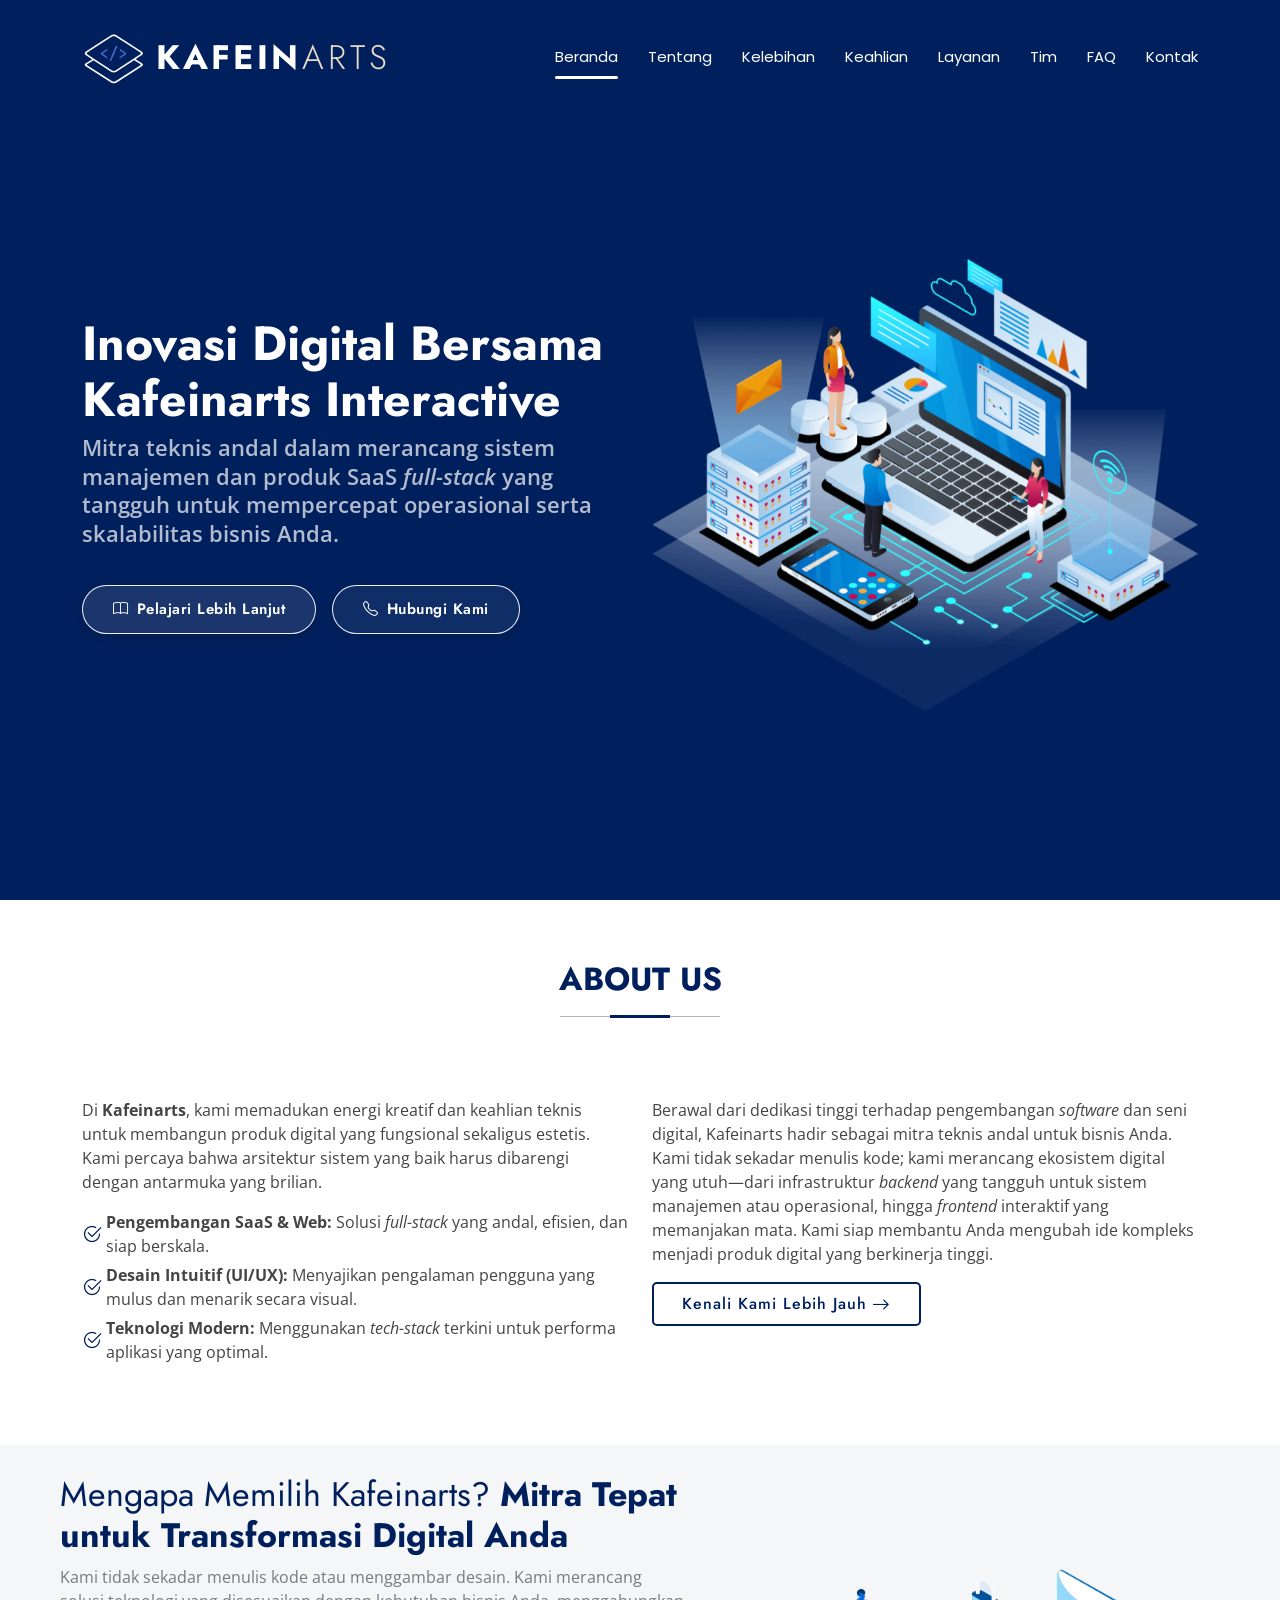
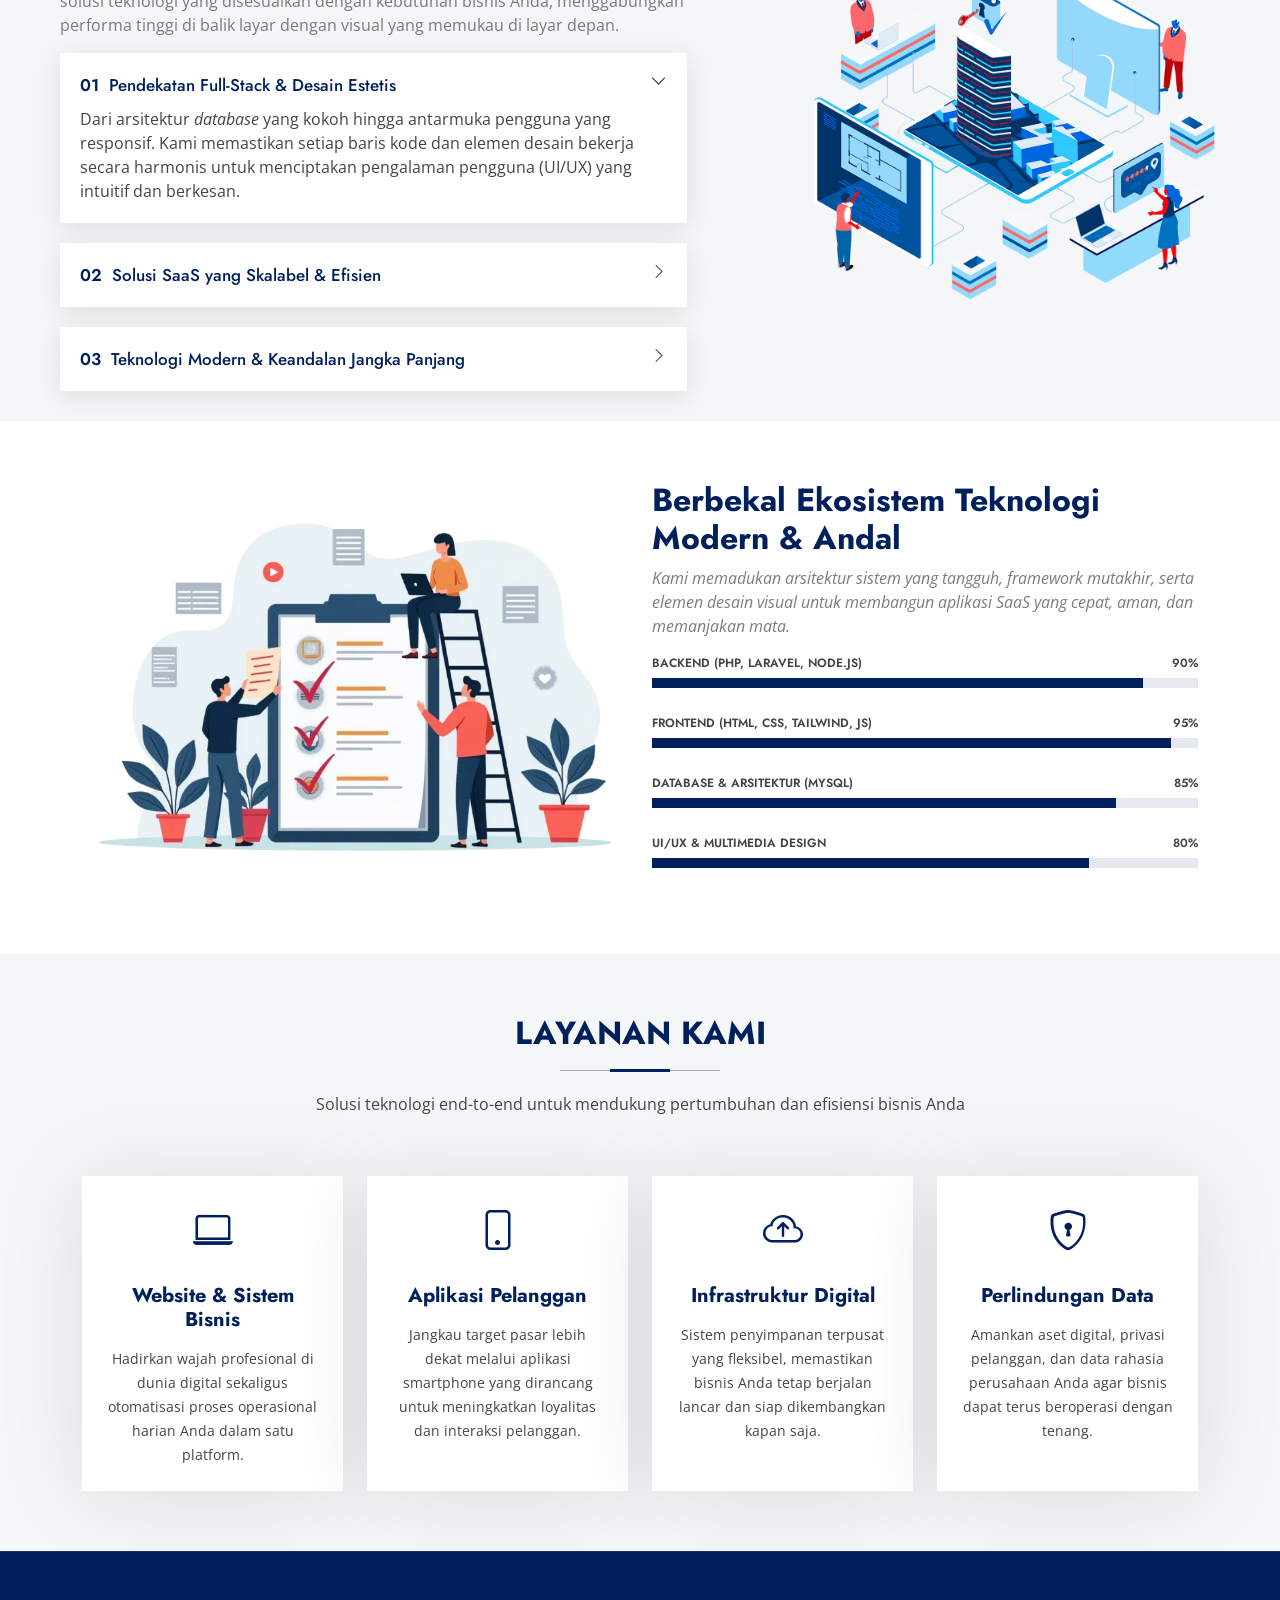
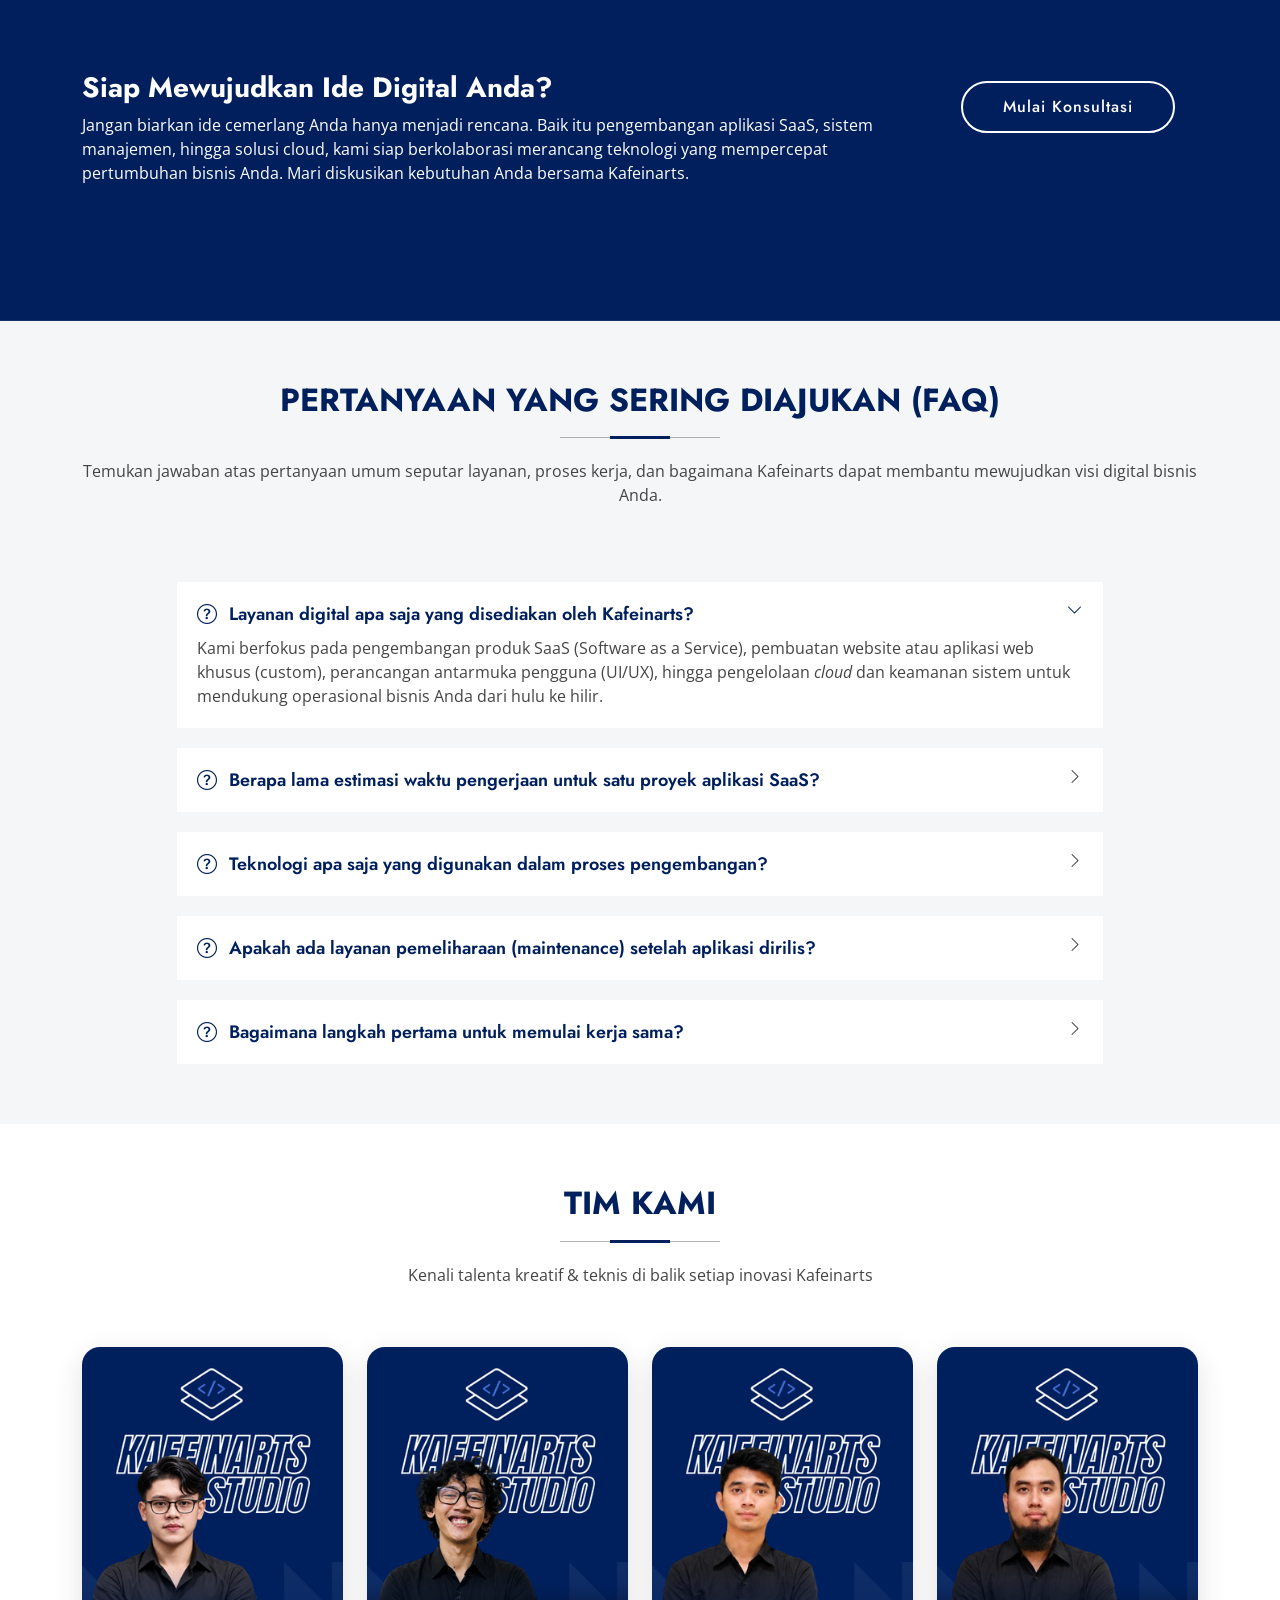
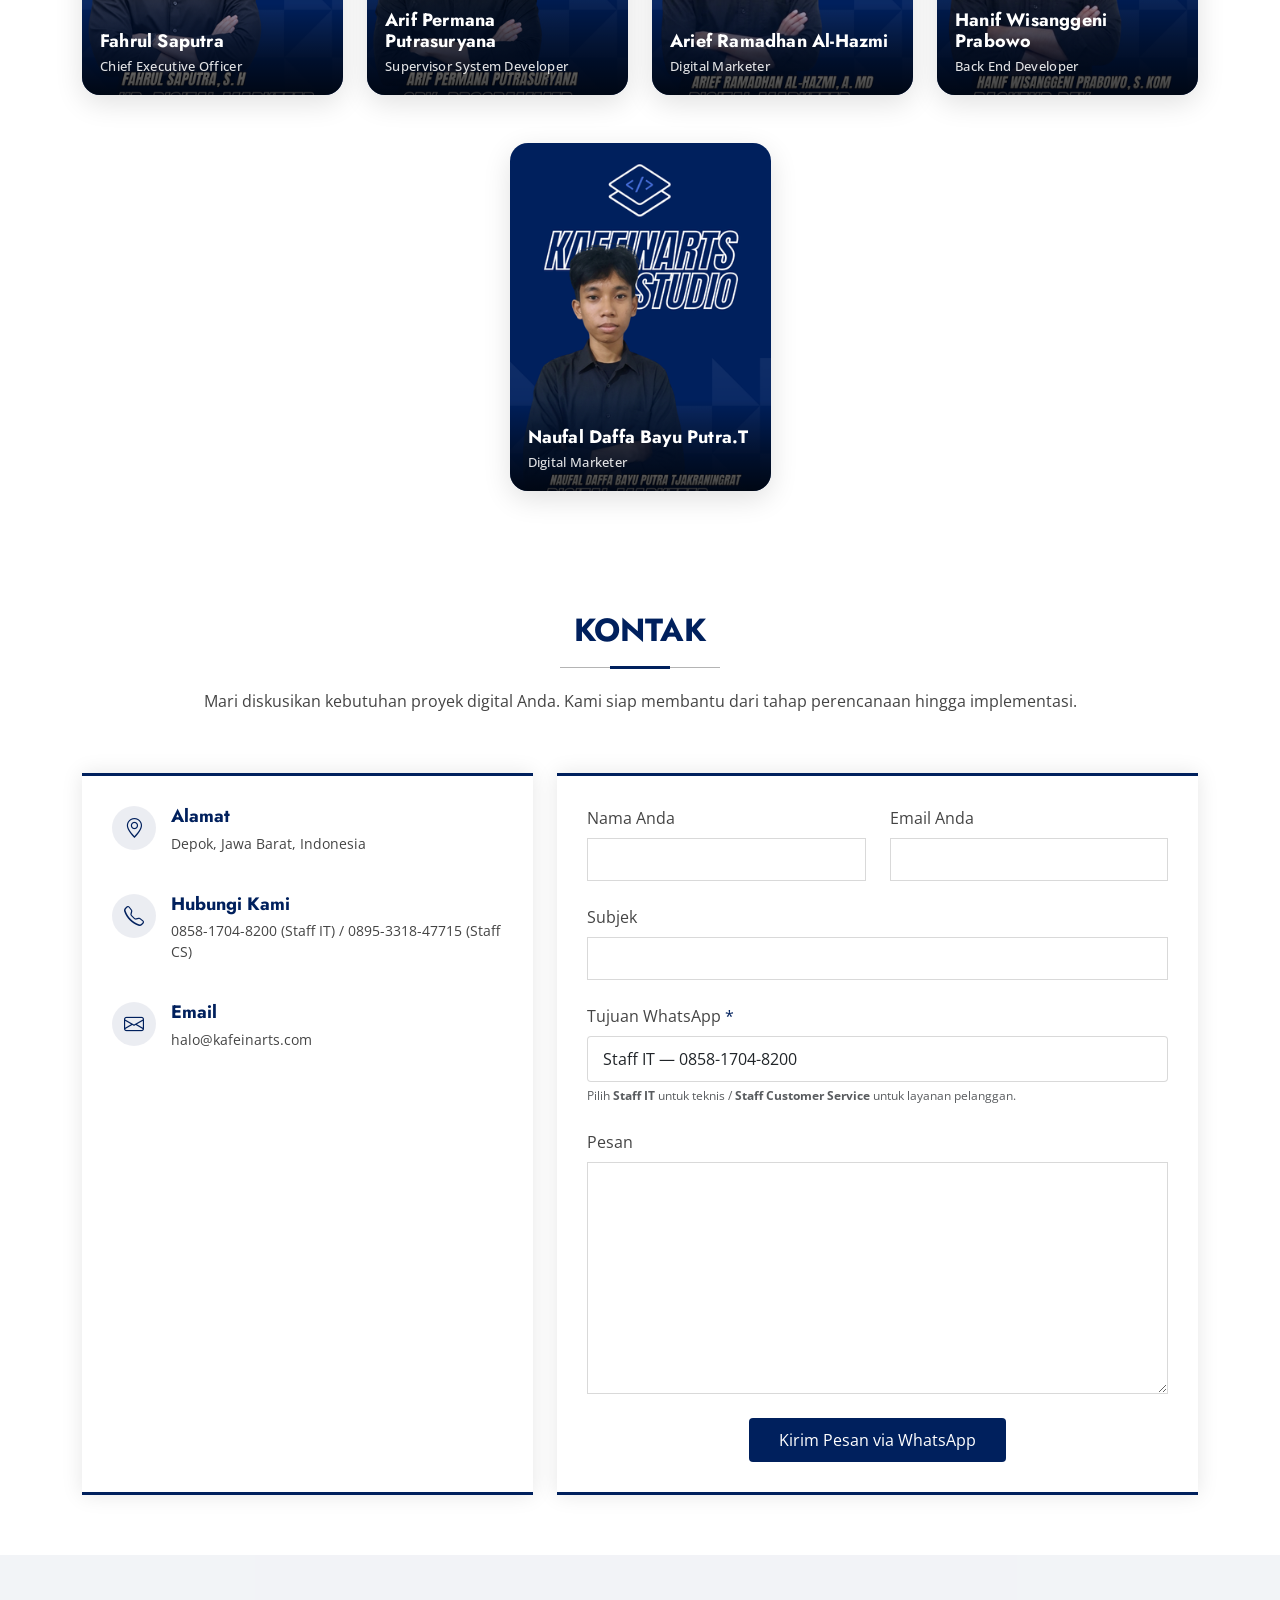
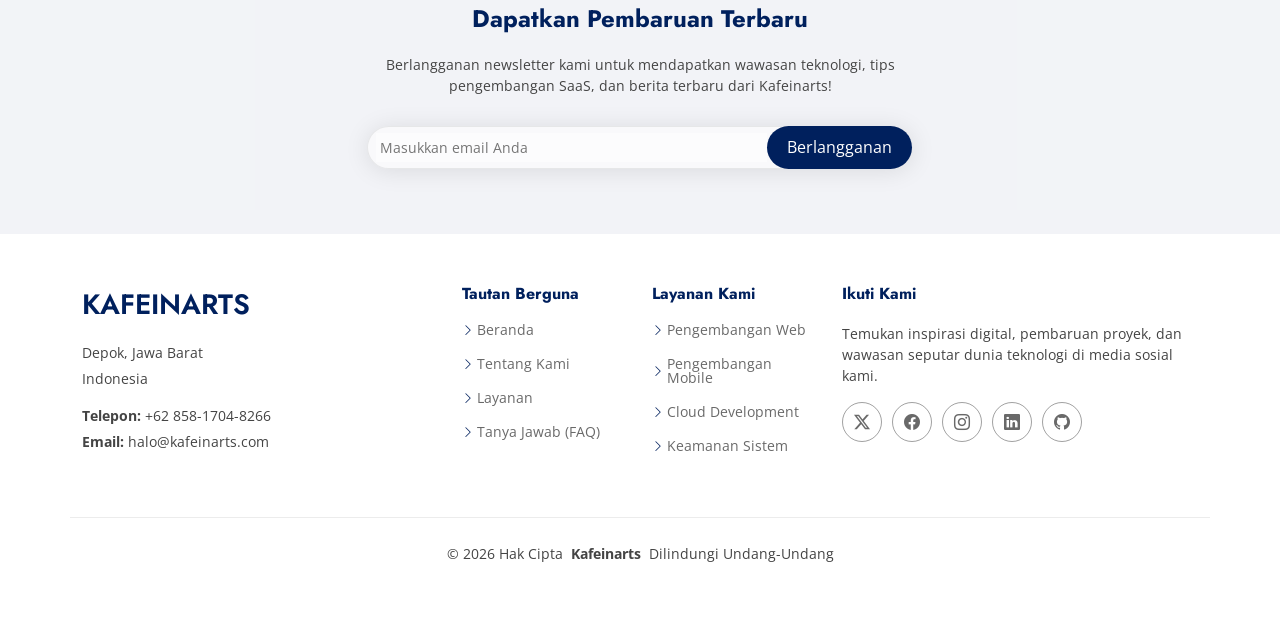
==== commit 439bce21: "Fix Error" ====
--- a/index.html
+++ b/index.html
@@ -1,15 +1,16 @@
 <!doctype html>
-<html lang="en">
+<html lang="id">
   <head>
     <meta charset="utf-8" />
     <meta content="width=device-width, initial-scale=1.0" name="viewport" />
-    <title>Kafeinarts</title>
-    <meta name="description" content="" />
-    <meta name="keywords" content="" />
+    <title>Kafeinarts - Mitra Digital SaaS & Sistem Manajemen</title>
+    <meta name="description" content="Kafeinarts Interactive - Mitra teknis andal SaaS full-stack, website, aplikasi, cloud & keamanan. Depok, Jawa Barat." />
+    <meta name="keywords" content="Kafeinarts, SaaS, Website, Aplikasi, Cloud, Depok" />
 
-    <!-- Favicons -->
-    <link href="assets/img/favicon.png" rel="icon" />
-    <link href="assets/img/apple-touch-icon.png" rel="apple-touch-icon" />
+    <!-- Favicons - Kafeinarts only -->
+    <link href="assets\img\logo.png" rel="icon" />
+    <link href="assets\img\logo.png" rel="apple-touch-icon" />
+    <link href="assets\img\logo.png" rel="icon" type="image/png" />
 
     <!-- Fonts -->
     <link href="https://fonts.googleapis.com" rel="preconnect" />
@@ -20,1194 +21,54 @@
     />
 
     <!-- Vendor CSS Files -->
-    <link
-      href="assets/vendor/bootstrap/css/bootstrap.min.css"
-      rel="stylesheet"
-    />
-    <link
-      href="assets/vendor/bootstrap-icons/bootstrap-icons.css"
-      rel="stylesheet"
-    />
+    <link href="assets/vendor/bootstrap/css/bootstrap.min.css" rel="stylesheet" />
+    <link href="assets/vendor/bootstrap-icons/bootstrap-icons.css" rel="stylesheet" />
     <link href="assets/vendor/aos/aos.css" rel="stylesheet" />
-    <link
-      href="assets/vendor/glightbox/css/glightbox.min.css"
-      rel="stylesheet"
-    />
+    <link href="assets/vendor/glightbox/css/glightbox.min.css" rel="stylesheet" />
     <link href="assets/vendor/swiper/swiper-bundle.min.css" rel="stylesheet" />
 
     <!-- Main CSS File -->
     <link href="assets/css/main.css" rel="stylesheet" />
-
-    <!-- =======================================================
-  * Template Name: Kafeinarts
-  * Template URL: https://bootstrapmade.com/Kafeinarts-free-bootstrap-html-template-corporate/
-  * Updated: Feb 22 2025 with Bootstrap v5.3.3
-  * Author: BootstrapMade.com
-  * License: https://bootstrapmade.com/license/
-  ======================================================== -->
   </head>
 
   <body class="index-page">
-    <header id="header" class="header d-flex align-items-center fixed-top">
-      <div
-        class="container-fluid container-xl position-relative d-flex align-items-center"
-      >
-        <a href="index.html" class="logo d-flex align-items-center me-auto" style="--logo-size: 38px; --logo-img-height: 52px;">
-          <!-- LOGO: adjust di baris 57 ini - ganti --logo-size / --logo-img-height -->
-          <img src="assets/img/logo.png" alt="Kafeinarts Logo" style="max-height: 52px; height: 52px;">
-          <h1 class="sitename" style="font-size: 38px;">Kafeinarts</h1>
-        </a>
-
-        <nav id="navmenu" class="navmenu">
-          <ul>
-            <li><a href="#hero" class="active">Beranda</a></li>
-            <li><a href="#about">Tentang</a></li>
-            <li><a href="#why-us">Kelebihan</a></li>
-            <li><a href="#skills">Keahlian</a></li>
-            <li><a href="#services">Layanan</a></li>
-            <!-- <li><a href="#portfolio">Portfolio</a></li> -->
-            <li><a href="#faq-2">FAQ</a></li>
-            <li><a href="#team">Tim</a></li>
-            <li><a href="#contact">Kontak</a></li>
-          </ul>
-          <i class="mobile-nav-toggle d-xl-none bi bi-list"></i>
-        </nav>
-       <!-- <a class="btn-getstarted" href="#contact">Mulai Proyek</a> -->
-      </div>
-    </header>
+    <!-- Header -->
+    <div id="header-root"></div>
 
     <main class="main">
-      <!-- Hero Section -->
-      <section id="hero" class="hero section dark-background">
-        <div class="container">
-          <div class="row gy-4">
-            <div
-              class="col-lg-6 order-2 order-lg-1 d-flex flex-column justify-content-center"
-              data-aos="zoom-out"
-            >
-              <!-- Headline Utama -->
-              <h1>Inovasi Digital Bersama <br />Kafeinarts Interactive</h1>
+      <!-- Hero - 100vh full screen -->
+      <div id="hero-root"></div>
 
-              <!-- Sub-headline / Tagline -->
-              <p>
-                Mitra teknis andal dalam merancang sistem manajemen dan produk
-                SaaS <em>full-stack</em> yang tangguh untuk mempercepat
-                operasional serta skalabilitas bisnis Anda.
-              </p>
+      <!-- About -->
+      <div id="about-root"></div>
 
-              <!-- Tombol Call-to-Action - Pelajari Lebih Lanjut & Hubungi Kami -->
-              <div class="d-flex flex-wrap gap-3 hero-cta">
-                <a href="#about" class="btn-hero-primary">
-                  <i class="bi bi-book me-2"></i>Pelajari Lebih Lanjut
-                </a>
-                <a href="#contact" class="btn-hero-outline">
-                  <i class="bi bi-telephone me-2"></i>Hubungi Kami
-                </a>
-              </div>
-            </div>
+      <!-- Why Us -->
+      <div id="why-us-root"></div>
 
-            <div
-              class="col-lg-6 order-1 order-lg-2 hero-img"
-              data-aos="zoom-out"
-              data-aos-delay="200"
-            >
-              <!-- Pastikan alt text diisi untuk keperluan SEO -->
-              <img
-                src="assets/img/hero-img.png"
-                class="img-fluid animated"
-                alt="Kafeinarts Interactive SaaS Dashboard"
-              />
-            </div>
-          </div>
-        </div>
-      </section>
-      <!-- /Hero Section -->
+      <!-- Skills -->
+      <div id="skills-root"></div>
 
-      <!-- Clients Section -->
-      <!-- <section id="clients" class="clients section light-background">
+      <!-- Services -->
+      <div id="services-root"></div>
 
-      <div class="container" data-aos="zoom-in">
+      <!-- Call To Action -->
+      <div id="cta-root"></div>
 
-        <div class="swiper init-swiper">
-          <script type="application/json" class="swiper-config">
-            {
-              "loop": true,
-              "speed": 600,
-              "autoplay": {
-                "delay": 5000
-              },
-              "slidesPerView": "auto",
-              "pagination": {
-                "el": ".swiper-pagination",
-                "type": "bullets",
-                "clickable": true
-              },
-              "breakpoints": {
-                "320": {
-                  "slidesPerView": 2,
-                  "spaceBetween": 40
-                },
-                "480": {
-                  "slidesPerView": 3,
-                  "spaceBetween": 60
-                },
-                "640": {
-                  "slidesPerView": 4,
-                  "spaceBetween": 80
-                },
-                "992": {
-                  "slidesPerView": 5,
-                  "spaceBetween": 120
-                },
-                "1200": {
-                  "slidesPerView": 6,
-                  "spaceBetween": 120
-                }
-              }
-            }
-          </script>
-          <div class="swiper-wrapper align-items-center">
-            <div class="swiper-slide"><img src="assets/img/clients/clients-1.webp" class="img-fluid" alt=""></div>
-            <div class="swiper-slide"><img src="assets/img/clients/clients-2.webp" class="img-fluid" alt=""></div>
-            <div class="swiper-slide"><img src="assets/img/clients/clients-3.webp" class="img-fluid" alt=""></div>
-            <div class="swiper-slide"><img src="assets/img/clients/clients-4.webp" class="img-fluid" alt=""></div>
-            <div class="swiper-slide"><img src="assets/img/clients/clients-5.webp" class="img-fluid" alt=""></div>
-            <div class="swiper-slide"><img src="assets/img/clients/clients-6.webp" class="img-fluid" alt=""></div>
-            <div class="swiper-slide"><img src="assets/img/clients/clients-7.webp" class="img-fluid" alt=""></div>
-            <div class="swiper-slide"><img src="assets/img/clients/clients-8.webp" class="img-fluid" alt=""></div>
-          </div>
-        </div>
+      <!-- FAQ -->
+      <div id="faq-root"></div>
 
-      </div>
+      <!-- Team (data dari data.js, foto di assets/img/teams/) -->
+      <div id="team-root"></div>
 
-    </section> -->
-      <!-- /Clients Section -->
-
-      <!-- About Section -->
-      <section id="about" class="about section">
-        <!-- Section Title -->
-        <div class="container section-title" data-aos="fade-up">
-          <h2>About Us</h2>
-        </div>
-        <!-- End Section Title -->
-
-        <div class="container">
-          <div class="row gy-4">
-            <!-- Left Column -->
-            <div
-              class="col-lg-6 content"
-              data-aos="fade-up"
-              data-aos-delay="100"
-            >
-              <p>
-                Di <strong>Kafeinarts</strong>, kami memadukan energi kreatif
-                dan keahlian teknis untuk membangun produk digital yang
-                fungsional sekaligus estetis. Kami percaya bahwa arsitektur
-                sistem yang baik harus dibarengi dengan antarmuka yang brilian.
-              </p>
-              <ul>
-                <li>
-                  <i class="bi bi-check2-circle"></i>
-                  <span
-                    ><strong>Pengembangan SaaS & Web:</strong> Solusi
-                    <em>full-stack</em> yang andal, efisien, dan siap
-                    berskala.</span
-                  >
-                </li>
-                <li>
-                  <i class="bi bi-check2-circle"></i>
-                  <span
-                    ><strong>Desain Intuitif (UI/UX):</strong> Menyajikan
-                    pengalaman pengguna yang mulus dan menarik secara
-                    visual.</span
-                  >
-                </li>
-                <li>
-                  <i class="bi bi-check2-circle"></i>
-                  <span
-                    ><strong>Teknologi Modern:</strong> Menggunakan
-                    <em>tech-stack</em> terkini untuk performa aplikasi yang
-                    optimal.</span
-                  >
-                </li>
-              </ul>
-            </div>
-
-            <!-- Right Column -->
-            <div class="col-lg-6" data-aos="fade-up" data-aos-delay="200">
-              <p>
-                Berawal dari dedikasi tinggi terhadap pengembangan
-                <em>software</em> dan seni digital, Kafeinarts hadir sebagai
-                mitra teknis andal untuk bisnis Anda. Kami tidak sekadar menulis
-                kode; kami merancang ekosistem digital yang utuh—dari
-                infrastruktur <em>backend</em> yang tangguh untuk sistem
-                manajemen atau operasional, hingga <em>frontend</em> interaktif
-                yang memanjakan mata. Kami siap membantu Anda mengubah ide
-                kompleks menjadi produk digital yang berkinerja tinggi.
-              </p>
-              <a href="#" class="read-more"
-                ><span>Kenali Kami Lebih Jauh</span
-                ><i class="bi bi-arrow-right"></i
-              ></a>
-            </div>
-          </div>
-        </div>
-      </section>
-      <!-- /About Section -->
-      <!-- Why Us Section -->
-      <section
-        id="why-us"
-        class="section why-us light-background"
-        data-builder="section"
-      >
-        <div class="container-fluid">
-          <div class="row gy-4">
-            <div
-              class="col-lg-7 d-flex flex-column justify-content-center order-2 order-lg-1"
-            >
-              <div
-                class="content px-xl-5"
-                data-aos="fade-up"
-                data-aos-delay="100"
-              >
-                <h3>
-                  <span>Mengapa Memilih Kafeinarts? </span
-                  ><strong>Mitra Tepat untuk Transformasi Digital Anda</strong>
-                </h3>
-                <p>
-                  Kami tidak sekadar menulis kode atau menggambar desain. Kami
-                  merancang solusi teknologi yang disesuaikan dengan kebutuhan
-                  bisnis Anda, menggabungkan performa tinggi di balik layar
-                  dengan visual yang memukau di layar depan.
-                </p>
-              </div>
-
-              <div
-                class="faq-container px-xl-5"
-                data-aos="fade-up"
-                data-aos-delay="200"
-              >
-                <div class="faq-item faq-active">
-                  <h3>
-                    <span>01</span> Pendekatan Full-Stack & Desain Estetis
-                  </h3>
-                  <div class="faq-content">
-                    <p>
-                      Dari arsitektur <em>database</em> yang kokoh hingga
-                      antarmuka pengguna yang responsif. Kami memastikan setiap
-                      baris kode dan elemen desain bekerja secara harmonis untuk
-                      menciptakan pengalaman pengguna (UI/UX) yang intuitif dan
-                      berkesan.
-                    </p>
-                  </div>
-                  <i class="faq-toggle bi bi-chevron-right"></i>
-                </div>
-                <!-- End Faq item-->
-
-                <div class="faq-item">
-                  <h3><span>02</span> Solusi SaaS yang Skalabel & Efisien</h3>
-                  <div class="faq-content">
-                    <p>
-                      Aplikasi yang kami bangun dirancang untuk tumbuh bersama
-                      bisnis Anda. Kami berfokus pada digitalisasi alur kerja
-                      dan sistem manajemen yang kompleks agar operasional harian
-                      Anda menjadi lebih cepat, terstruktur, dan efisien.
-                    </p>
-                  </div>
-                  <i class="faq-toggle bi bi-chevron-right"></i>
-                </div>
-                <!-- End Faq item-->
-
-                <div class="faq-item">
-                  <h3>
-                    <span>03</span> Teknologi Modern & Keandalan Jangka Panjang
-                  </h3>
-                  <div class="faq-content">
-                    <p>
-                      Kami memanfaatkan <em>tech-stack</em> pengembangan web
-                      terkini untuk membangun ekosistem digital yang tangguh.
-                      Hasilnya adalah produk <em>software</em> yang tidak hanya
-                      cepat saat diluncurkan, tetapi juga aman dan mudah
-                      dipelihara di masa depan.
-                    </p>
-                  </div>
-                  <i class="faq-toggle bi bi-chevron-right"></i>
-                </div>
-                <!-- End Faq item-->
-              </div>
-            </div>
-
-            <div class="col-lg-5 order-1 order-lg-2 why-us-img">
-              <!-- Pastikan gambar assets/img/why-us.png relevan, misalnya ilustrasi UI/UX atau koding -->
-              <img
-                src="assets/img/why-us.png"
-                class="img-fluid"
-                alt="Kafeinarts Web Development Illustration"
-                data-aos="zoom-in"
-                data-aos-delay="100"
-              />
-            </div>
-          </div>
-        </div>
-      </section>
-      <!-- /Why Us Section -->
-
-      <!-- Skills Section -->
-      <section id="skills" class="skills section">
-        <div class="container" data-aos="fade-up" data-aos-delay="100">
-          <div class="row">
-            <div class="col-lg-6 d-flex align-items-center">
-              <img
-                src="assets/img/illustration/illustration-10.webp"
-                class="img-fluid"
-                alt="Kafeinarts Technology Stack"
-              />
-            </div>
-
-            <div class="col-lg-6 pt-4 pt-lg-0 content">
-              <h3>Berbekal Ekosistem Teknologi Modern & Andal</h3>
-              <p class="fst-italic">
-                Kami memadukan arsitektur sistem yang tangguh, framework
-                mutakhir, serta elemen desain visual untuk membangun aplikasi
-                SaaS yang cepat, aman, dan memanjakan mata.
-              </p>
-
-              <div class="skills-content skills-animation">
-                <div class="progress">
-                  <span class="skill"
-                    ><span>Backend (PHP, Laravel, Node.js)</span>
-                    <i class="val">90%</i></span
-                  >
-                  <div class="progress-bar-wrap">
-                    <div
-                      class="progress-bar"
-                      role="progressbar"
-                      aria-valuenow="90"
-                      aria-valuemin="0"
-                      aria-valuemax="100"
-                    ></div>
-                  </div>
-                </div>
-                <!-- End Skills Item -->
-
-                <div class="progress">
-                  <span class="skill"
-                    ><span>Frontend (HTML, CSS, Tailwind, JS)</span>
-                    <i class="val">95%</i></span
-                  >
-                  <div class="progress-bar-wrap">
-                    <div
-                      class="progress-bar"
-                      role="progressbar"
-                      aria-valuenow="95"
-                      aria-valuemin="0"
-                      aria-valuemax="100"
-                    ></div>
-                  </div>
-                </div>
-                <!-- End Skills Item -->
-
-                <div class="progress">
-                  <span class="skill"
-                    ><span>Database & Arsitektur (MySQL)</span>
-                    <i class="val">85%</i></span
-                  >
-                  <div class="progress-bar-wrap">
-                    <div
-                      class="progress-bar"
-                      role="progressbar"
-                      aria-valuenow="85"
-                      aria-valuemin="0"
-                      aria-valuemax="100"
-                    ></div>
-                  </div>
-                </div>
-                <!-- End Skills Item -->
-
-                <div class="progress">
-                  <span class="skill"
-                    ><span>UI/UX & Multimedia Design</span>
-                    <i class="val">80%</i></span
-                  >
-                  <div class="progress-bar-wrap">
-                    <div
-                      class="progress-bar"
-                      role="progressbar"
-                      aria-valuenow="80"
-                      aria-valuemin="0"
-                      aria-valuemax="100"
-                    ></div>
-                  </div>
-                </div>
-                <!-- End Skills Item -->
-              </div>
-            </div>
-          </div>
-        </div>
-      </section>
-      <!-- /Skills Section -->
-
-      <!-- Services Section -->
-      <section id="services" class="services section light-background">
-        <!-- Section Title -->
-        <div class="container section-title" data-aos="fade-up">
-          <h2>Layanan Kami</h2>
-          <p>
-            Solusi teknologi end-to-end untuk mendukung pertumbuhan dan
-            efisiensi bisnis Anda
-          </p>
-        </div>
-        <!-- End Section Title -->
-
-        <div class="container">
-          <div class="row gy-4">
-            <!-- Layanan 1 -->
-            <div
-              class="col-xl-3 col-md-6 d-flex"
-              data-aos="fade-up"
-              data-aos-delay="100"
-            >
-              <!-- Tambahan: text-center (teks & konten ke tengah), h-100 (tinggi kotak sama rata), p-4 (ruang bernapas yang pas) -->
-              <div
-                class="service-item position-relative text-center h-100 w-100 p-4"
-              >
-                <!-- Tambahan: mx-auto (ikon ke tengah), mb-4 (jarak bawah), d-flex justify-content-center (memastikan ikon pas di tengah lingkaran) -->
-                <div
-                  class="icon mx-auto mb-4 d-flex align-items-center justify-content-center"
-                >
-                  <i class="bi bi-laptop fs-1"></i>
-                  <!-- fs-1 memperbesar ikon agar lebih proporsional -->
-                </div>
-                <h4>
-                  <a href="" class="stretched-link">Website & Sistem Bisnis</a>
-                </h4>
-                <p>
-                  Hadirkan wajah profesional di dunia digital sekaligus
-                  otomatisasi proses operasional harian Anda dalam satu
-                  platform.
-                </p>
-              </div>
-            </div>
-            <!-- End Service Item -->
-
-            <!-- Layanan 2 -->
-            <div
-              class="col-xl-3 col-md-6 d-flex"
-              data-aos="fade-up"
-              data-aos-delay="200"
-            >
-              <div
-                class="service-item position-relative text-center h-100 w-100 p-4"
-              >
-                <div
-                  class="icon mx-auto mb-4 d-flex align-items-center justify-content-center"
-                >
-                  <i class="bi bi-phone fs-1"></i>
-                </div>
-                <h4>
-                  <a href="" class="stretched-link">Aplikasi Pelanggan</a>
-                </h4>
-                <p>
-                  Jangkau target pasar lebih dekat melalui aplikasi smartphone
-                  yang dirancang untuk meningkatkan loyalitas dan interaksi
-                  pelanggan.
-                </p>
-              </div>
-            </div>
-            <!-- End Service Item -->
-
-            <!-- Layanan 3 -->
-            <div
-              class="col-xl-3 col-md-6 d-flex"
-              data-aos="fade-up"
-              data-aos-delay="300"
-            >
-              <div
-                class="service-item position-relative text-center h-100 w-100 p-4"
-              >
-                <div
-                  class="icon mx-auto mb-4 d-flex align-items-center justify-content-center"
-                >
-                  <i class="bi bi-cloud-arrow-up fs-1"></i>
-                </div>
-                <h4>
-                  <a href="" class="stretched-link">Infrastruktur Digital</a>
-                </h4>
-                <p>
-                  Sistem penyimpanan terpusat yang fleksibel, memastikan bisnis
-                  Anda tetap berjalan lancar dan siap dikembangkan kapan saja.
-                </p>
-              </div>
-            </div>
-            <!-- End Service Item -->
-
-            <!-- Layanan 4 -->
-            <div
-              class="col-xl-3 col-md-6 d-flex"
-              data-aos="fade-up"
-              data-aos-delay="400"
-            >
-              <div
-                class="service-item position-relative text-center h-100 w-100 p-4"
-              >
-                <div
-                  class="icon mx-auto mb-4 d-flex align-items-center justify-content-center"
-                >
-                  <i class="bi bi-shield-lock fs-1"></i>
-                </div>
-                <h4><a href="" class="stretched-link">Perlindungan Data</a></h4>
-                <p>
-                  Amankan aset digital, privasi pelanggan, dan data rahasia
-                  perusahaan Anda agar bisnis dapat terus beroperasi dengan
-                  tenang.
-                </p>
-              </div>
-            </div>
-            <!-- End Service Item -->
-          </div>
-        </div>
-      </section>
-      <!-- /Services Section -->
-
-      <!-- Call To Action Section -->
-      <section
-        id="call-to-action"
-        class="call-to-action section dark-background"
-      >
-        <!-- Pastikan gambar background relevan dengan tema teknologi/desain -->
-        <img src="assets/img/bg/bg-8.webp" alt="Latar Belakang Kafeinarts" />
-
-        <div class="container">
-          <div class="row" data-aos="zoom-in" data-aos-delay="100">
-            <div class="col-xl-9 text-center text-xl-start">
-              <h3>Siap Mewujudkan Ide Digital Anda?</h3>
-              <p>
-                Jangan biarkan ide cemerlang Anda hanya menjadi rencana. Baik
-                itu pengembangan aplikasi SaaS, sistem manajemen, hingga solusi
-                cloud, kami siap berkolaborasi merancang teknologi yang
-                mempercepat pertumbuhan bisnis Anda. Mari diskusikan kebutuhan
-                Anda bersama Kafeinarts.
-              </p>
-            </div>
-            <div class="col-xl-3 cta-btn-container text-center">
-              <a class="cta-btn align-middle" href="#contact"
-                >Mulai Konsultasi</a
-              >
-            </div>
-          </div>
-        </div>
-      </section>
-      <!-- /Call To Action Section -->
-      <!-- Portfolio Section -->
-
-      <!-- Testimonials Section -->
-
-      <!-- Faq 2 Section -->
-      <section id="faq-2" class="faq-2 section light-background">
-        <!-- Section Title -->
-        <div class="container section-title" data-aos="fade-up">
-          <h2>Pertanyaan yang Sering Diajukan (FAQ)</h2>
-          <p>
-            Temukan jawaban atas pertanyaan umum seputar layanan, proses kerja,
-            dan bagaimana Kafeinarts dapat membantu mewujudkan visi digital
-            bisnis Anda.
-          </p>
-        </div>
-        <!-- End Section Title -->
-
-        <div class="container">
-          <div class="row justify-content-center">
-            <div class="col-lg-10">
-              <div class="faq-container">
-                <div
-                  class="faq-item faq-active"
-                  data-aos="fade-up"
-                  data-aos-delay="200"
-                >
-                  <i class="faq-icon bi bi-question-circle"></i>
-                  <h3>
-                    Layanan digital apa saja yang disediakan oleh Kafeinarts?
-                  </h3>
-                  <div class="faq-content">
-                    <p>
-                      Kami berfokus pada pengembangan produk SaaS (Software as a
-                      Service), pembuatan website atau aplikasi web khusus
-                      (custom), perancangan antarmuka pengguna (UI/UX), hingga
-                      pengelolaan <em>cloud</em> dan keamanan sistem untuk
-                      mendukung operasional bisnis Anda dari hulu ke hilir.
-                    </p>
-                  </div>
-                  <i class="faq-toggle bi bi-chevron-right"></i>
-                </div>
-                <!-- End Faq item-->
-
-                <div class="faq-item" data-aos="fade-up" data-aos-delay="300">
-                  <i class="faq-icon bi bi-question-circle"></i>
-                  <h3>
-                    Berapa lama estimasi waktu pengerjaan untuk satu proyek
-                    aplikasi SaaS?
-                  </h3>
-                  <div class="faq-content">
-                    <p>
-                      Waktu pengerjaan sangat bergantung pada skala, fitur, dan
-                      kompleksitas proyek. Untuk sistem manajemen skala kecil
-                      hingga menengah biasanya memakan waktu 4-8 minggu. Kami
-                      akan memberikan jadwal (<em>timeline</em>) yang transparan
-                      dan terukur setelah tahap diskusi dan analisis kebutuhan
-                      awal selesai.
-                    </p>
-                  </div>
-                  <i class="faq-toggle bi bi-chevron-right"></i>
-                </div>
-                <!-- End Faq item-->
-
-                <div class="faq-item" data-aos="fade-up" data-aos-delay="400">
-                  <i class="faq-icon bi bi-question-circle"></i>
-                  <h3>
-                    Teknologi apa saja yang digunakan dalam proses pengembangan?
-                  </h3>
-                  <div class="faq-content">
-                    <p>
-                      Kami menyusun arsitektur sistem menggunakan ekosistem
-                      teknologi yang tangguh dan modern. Secara umum, kami
-                      memanfaatkan PHP, Laravel, atau Node.js untuk
-                      <em>backend</em>; HTML, CSS, Tailwind, dan JavaScript
-                      untuk <em>frontend</em> yang responsif; serta arsitektur
-                      <em>database</em> relasional seperti MySQL untuk menjamin
-                      integritas data Anda.
-                    </p>
-                  </div>
-                  <i class="faq-toggle bi bi-chevron-right"></i>
-                </div>
-                <!-- End Faq item-->
-
-                <div class="faq-item" data-aos="fade-up" data-aos-delay="500">
-                  <i class="faq-icon bi bi-question-circle"></i>
-                  <h3>
-                    Apakah ada layanan pemeliharaan (maintenance) setelah
-                    aplikasi dirilis?
-                  </h3>
-                  <div class="faq-content">
-                    <p>
-                      Tentu saja. Kami memahami bahwa produk digital membutuhkan
-                      pengawasan agar tetap aman dan berjalan optimal. Kami
-                      menawarkan paket dukungan teknis dan pemeliharaan jangka
-                      panjang untuk menangani perbaikan <em>bug</em>, pembaruan
-                      keamanan, hingga penambahan fitur baru di masa mendatang.
-                    </p>
-                  </div>
-                  <i class="faq-toggle bi bi-chevron-right"></i>
-                </div>
-                <!-- End Faq item-->
-
-                <div class="faq-item" data-aos="fade-up" data-aos-delay="600">
-                  <i class="faq-icon bi bi-question-circle"></i>
-                  <h3>Bagaimana langkah pertama untuk memulai kerja sama?</h3>
-                  <div class="faq-content">
-                    <p>
-                      Sangat mudah! Anda cukup menghubungi kami melalui form
-                      kontak atau tombol konsultasi. Kita akan menjadwalkan
-                      diskusi santai untuk memahami kendala, target, dan
-                      kebutuhan bisnis Anda. Setelah itu, kami akan menyusun
-                      draf proposal yang mencakup solusi teknis serta estimasi
-                      investasi yang dibutuhkan.
-                    </p>
-                  </div>
-                  <i class="faq-toggle bi bi-chevron-right"></i>
-                </div>
-                <!-- End Faq item-->
-              </div>
-            </div>
-          </div>
-        </div>
-      </section>
-      <!-- /Faq 2 Section -->
-
-      <!-- Team Section -->
-      <section id="team" class="team section">
-        <!-- Section Title -->
-        <div class="container section-title" data-aos="fade-up">
-          <h2>Tim Kami</h2>
-          <p>
-            Kenali talenta kreatif & teknis di balik setiap inovasi Kafeinarts
-          </p>
-        </div>
-        <!-- End Section Title -->
-
-        <div class="container">
-          <div class="row gy-4 justify-content-center">
-            <div
-              class="col-xl-3 col-lg-4 col-md-6 col-sm-6"
-              data-aos="fade-up"
-              data-aos-delay="100"
-            >
-              <div
-                class="team-portrait-card"
-                data-index="0"
-                data-name="Fahrul Saputra"
-                data-role="Chief Executive Officer"
-                data-img="assets/img/teams/1.png"
-                tabindex="0"
-                role="button"
-                aria-label="Lihat foto Fahrul Saputra"
-              >
-                <div class="team-portrait-img">
-                  <img
-                    src="assets/img/teams/1.png"
-                    alt="Fahrul Saputra - Chief Executive Officer"
-                    loading="lazy"
-                  />
-                  <div class="team-portrait-overlay">
-                    <h4>Fahrul Saputra</h4>
-                    <span>Chief Executive Officer</span>
-                  </div>
-                  <div class="team-portrait-zoom">
-                    <i class="bi bi-zoom-in"></i>
-                  </div>
-                </div>
-              </div>
-            </div>
-            <!-- End Team Member -->
-
-            <div
-              class="col-xl-3 col-lg-4 col-md-6 col-sm-6"
-              data-aos="fade-up"
-              data-aos-delay="150"
-            >
-              <div
-                class="team-portrait-card"
-                data-index="1"
-                data-name="Arif Permana Putrasuryana"
-                data-role="Supervisor System Developer"
-                data-img="assets/img/teams/2.png"
-                tabindex="0"
-                role="button"
-                aria-label="Lihat foto Arif Permana Putrasuryana"
-              >
-                <div class="team-portrait-img">
-                  <img
-                    src="assets/img/teams/2.png"
-                    alt="Arif Permana Putrasuryana - Supervisor System Developer"
-                    loading="lazy"
-                  />
-                  <div class="team-portrait-overlay">
-                    <h4>Arif Permana Putrasuryana</h4>
-                    <span>Supervisor System Developer</span>
-                  </div>
-                  <div class="team-portrait-zoom">
-                    <i class="bi bi-zoom-in"></i>
-                  </div>
-                </div>
-              </div>
-            </div>
-            <!-- End Team Member -->
-
-            <div
-              class="col-xl-3 col-lg-4 col-md-6 col-sm-6"
-              data-aos="fade-up"
-              data-aos-delay="200"
-            >
-              <div
-                class="team-portrait-card"
-                data-index="2"
-                data-name="Arief Ramadhan Al-Hazmi"
-                data-role="Digital Marketer"
-                data-img="assets/img/teams/3.png"
-                tabindex="0"
-                role="button"
-                aria-label="Lihat foto Arief Ramadhan Al-Hazmi"
-              >
-                <div class="team-portrait-img">
-                  <img
-                    src="assets/img/teams/3.png"
-                    alt="Arief Ramadhan Al-Hazmi - Digital Marketer"
-                    loading="lazy"
-                  />
-                  <div class="team-portrait-overlay">
-                    <h4>Arief Ramadhan Al-Hazmi</h4>
-                    <span>Digital Marketer</span>
-                  </div>
-                  <div class="team-portrait-zoom">
-                    <i class="bi bi-zoom-in"></i>
-                  </div>
-                </div>
-              </div>
-            </div>
-            <!-- End Team Member -->
-
-            <div
-              class="col-xl-3 col-lg-4 col-md-6 col-sm-6"
-              data-aos="fade-up"
-              data-aos-delay="250"
-            >
-              <div
-                class="team-portrait-card"
-                data-index="3"
-                data-name="Hanif Wisanggeni Prabowo"
-                data-role="Back End Developer"
-                data-img="assets/img/teams/4.png"
-                tabindex="0"
-                role="button"
-                aria-label="Lihat foto Hanif Wisanggeni Prabowo"
-              >
-                <div class="team-portrait-img">
-                  <img
-                    src="assets/img/teams/4.png"
-                    alt="Hanif Wisanggeni Prabowo - Back End Developer"
-                    loading="lazy"
-                  />
-                  <div class="team-portrait-overlay">
-                    <h4>Hanif Wisanggeni Prabowo</h4>
-                    <span>Back End Developer</span>
-                  </div>
-                  <div class="team-portrait-zoom">
-                    <i class="bi bi-zoom-in"></i>
-                  </div>
-                </div>
-              </div>
-            </div>
-            <!-- End Team Member -->
-
-            <div
-              class="col-xl-3 col-lg-4 col-md-6 col-sm-6"
-              data-aos="fade-up"
-              data-aos-delay="300"
-            >
-              <div
-                class="team-portrait-card"
-                data-index="4"
-                data-name="Naufal Daffa Bayu Putra.T"
-                data-role="Digital Marketer"
-                data-img="assets/img/teams/5.png"
-                tabindex="0"
-                role="button"
-                aria-label="Lihat foto Naufal Daffa Bayu Putra.T"
-              >
-                <div class="team-portrait-img">
-                  <img
-                    src="assets/img/teams/5.png"
-                    alt="Naufal Daffa Bayu Putra.T - Digital Marketer"
-                    loading="lazy"
-                  />
-                  <div class="team-portrait-overlay">
-                    <h4>Naufal Daffa Bayu Putra.T</h4>
-                    <span>Digital Marketer</span>
-                  </div>
-                  <div class="team-portrait-zoom">
-                    <i class="bi bi-zoom-in"></i>
-                  </div>
-                </div>
-              </div>
-            </div>
-            <!-- End Team Member -->
-          </div>
-        </div>
-      </section>
-      <!-- End Team Section -->
-
-      <!-- Team Lightbox Popup -->
-      <div id="teamLightbox" class="team-lightbox" aria-hidden="true">
-        <div class="team-lightbox-backdrop"></div>
-        <button class="team-lightbox-close" aria-label="Tutup popup">
-          <i class="bi bi-x-lg"></i>
-        </button>
-        <button class="team-lightbox-nav prev" aria-label="Foto sebelumnya">
-          <i class="bi bi-chevron-left"></i>
-        </button>
-        <button class="team-lightbox-nav next" aria-label="Foto berikutnya">
-          <i class="bi bi-chevron-right"></i>
-        </button>
-        <div class="team-lightbox-content">
-          <img src="" alt="" id="teamLightboxImg" draggable="false" />
-          <div class="team-lightbox-caption">
-            <h4 id="teamLightboxName"></h4>
-            <span id="teamLightboxRole"></span>
-            <div class="team-lightbox-counter" id="teamLightboxCounter"></div>
-          </div>
-        </div>
-        <div class="team-lightbox-hint">
-          <i class="bi bi-arrows"></i> swipe / geser untuk ganti foto
-        </div>
-      </div>
-
-      <!-- Contact Section -->
-      <section id="contact" class="contact section">
-        <!-- Section Title -->
-        <div class="container section-title" data-aos="fade-up">
-          <h2>Kontak</h2>
-          <p>
-            Mari diskusikan kebutuhan proyek digital Anda. Kami siap membantu
-            dari tahap perencanaan hingga implementasi.
-          </p>
-        </div>
-        <!-- End Section Title -->
-
-        <div class="container" data-aos="fade-up" data-aos-delay="100">
-          <div class="row gy-4">
-            <div class="col-lg-5">
-              <div class="info-wrap">
-                <div
-                  class="info-item d-flex"
-                  data-aos="fade-up"
-                  data-aos-delay="200"
-                >
-                  <i class="bi bi-geo-alt flex-shrink-0"></i>
-                  <div>
-                    <h3>Alamat</h3>
-                    <p>Depok, Jawa Barat, Indonesia</p>
-                  </div>
-                </div>
-                <!-- End Info Item -->
-
-                <div
-                  class="info-item d-flex"
-                  data-aos="fade-up"
-                  data-aos-delay="300"
-                >
-                  <i class="bi bi-telephone flex-shrink-0"></i>
-                  <div>
-                    <h3>Hubungi Kami</h3>
-                    <p>+62 858-1704-8266</p>
-                  </div>
-                </div>
-                <!-- End Info Item -->
-
-                <div
-                  class="info-item d-flex"
-                  data-aos="fade-up"
-                  data-aos-delay="400"
-                >
-                  <i class="bi bi-envelope flex-shrink-0"></i>
-                  <div>
-                    <h3>Email</h3>
-                    <p>halo@kafeinarts.com</p>
-                  </div>
-                </div>
-                <!-- End Info Item -->
-
-                <!-- Google Maps iframe yang diarahkan ke Depok -->
-                <iframe
-                  src="https://maps.google.com/maps?q=Depok,%20West%20Java,%20Indonesia&t=&z=12&ie=UTF8&iwloc=&output=embed"
-                  frameborder="0"
-                  style="border: 0; width: 100%; height: 270px"
-                  allowfullscreen=""
-                  loading="lazy"
-                  referrerpolicy="no-referrer-when-downgrade"
-                ></iframe>
-              </div>
-            </div>
-
-            <div class="col-lg-7">
-              <!-- Form action diubah untuk memicu fungsi JavaScript sendToWhatsApp -->
-              <form
-                onsubmit="sendToWhatsApp(event)"
-                class="php-email-form"
-                data-aos="fade-up"
-                data-aos-delay="200"
-              >
-                <div class="row gy-4">
-                  <div class="col-md-6">
-                    <label for="name-field" class="pb-2">Nama Anda</label>
-                    <input
-                      type="text"
-                      name="name"
-                      id="name-field"
-                      class="form-control"
-                      required=""
-                    />
-                  </div>
-
-                  <div class="col-md-6">
-                    <label for="email-field" class="pb-2">Email Anda</label>
-                    <input
-                      type="email"
-                      class="form-control"
-                      name="email"
-                      id="email-field"
-                      required=""
-                    />
-                  </div>
-
-                  <div class="col-md-12">
-                    <label for="subject-field" class="pb-2">Subjek</label>
-                    <input
-                      type="text"
-                      class="form-control"
-                      name="subject"
-                      id="subject-field"
-                      required=""
-                    />
-                  </div>
-
-                  <div class="col-md-12">
-                    <label for="message-field" class="pb-2">Pesan</label>
-                    <textarea
-                      class="form-control"
-                      name="message"
-                      rows="10"
-                      id="message-field"
-                      required=""
-                    ></textarea>
-                  </div>
-
-                  <div class="col-md-12 text-center">
-                    <button
-                      type="submit"
-                      style="
-                        background: var(--accent-color);
-                        border: 0;
-                        padding: 10px 30px;
-                        color: #fff;
-                        transition: 0.4s;
-                        border-radius: 4px;
-                      "
-                    >
-                      Kirim Pesan via WhatsApp
-                    </button>
-                  </div>
-                </div>
-              </form>
-            </div>
-            <!-- End Contact Form -->
-          </div>
-        </div>
-      </section>
+      <!-- Contact + WhatsApp 2 tujuan -->
+      <div id="contact-root"></div>
     </main>
 
-    <footer id="footer" class="footer">
-      <!-- Newsletter Section -->
-      <div class="footer-newsletter">
-        <div class="container">
-          <div class="row justify-content-center text-center">
-            <div class="col-lg-6">
-              <h4>Dapatkan Pembaruan Terbaru</h4>
-              <p>
-                Berlangganan newsletter kami untuk mendapatkan wawasan
-                teknologi, tips pengembangan SaaS, dan berita terbaru dari
-                Kafeinarts!
-              </p>
-              <form
-                action="forms/newsletter.php"
-                method="post"
-                class="php-email-form"
-              >
-                <div class="newsletter-form">
-                  <input
-                    type="email"
-                    name="email"
-                    placeholder="Masukkan email Anda"
-                  /><input type="submit" value="Berlangganan" />
-                </div>
-                <div class="loading">Memuat...</div>
-                <div class="error-message"></div>
-                <div class="sent-message">
-                  Permintaan berlangganan Anda telah terkirim. Terima kasih!
-                </div>
-              </form>
-            </div>
-          </div>
-        </div>
-      </div>
-
-      <!-- Main Footer Top -->
-      <div class="container footer-top">
-        <div class="row gy-4">
-          <!-- Info Kontak -->
-          <div class="col-lg-4 col-md-6 footer-about">
-            <a href="index.html" class="d-flex align-items-center">
-              <span class="sitename">Kafeinarts</span>
-            </a>
-            <div class="footer-contact pt-3">
-              <p>Depok, Jawa Barat</p>
-              <p>Indonesia</p>
-              <p class="mt-3">
-                <strong>Telepon:</strong> <span>+62 858-1704-8266</span>
-              </p>
-              <p><strong>Email:</strong> <span>halo@kafeinarts.com</span></p>
-            </div>
-          </div>
-
-          <!-- Link Navigasi -->
-          <div class="col-lg-2 col-md-3 footer-links">
-            <h4>Tautan Berguna</h4>
-            <ul>
-              <li>
-                <i class="bi bi-chevron-right"></i> <a href="#hero">Beranda</a>
-              </li>
-              <li>
-                <i class="bi bi-chevron-right"></i>
-                <a href="#about">Tentang Kami</a>
-              </li>
-              <li>
-                <i class="bi bi-chevron-right"></i>
-                <a href="#services">Layanan</a>
-              </li>
-              <li>
-                <i class="bi bi-chevron-right"></i>
-                <a href="#faq-2">Tanya Jawab (FAQ)</a>
-              </li>
-            </ul>
-          </div>
-
-          <!-- Link Layanan -->
-          <div class="col-lg-2 col-md-3 footer-links">
-            <h4>Layanan Kami</h4>
-            <ul>
-              <li>
-                <i class="bi bi-chevron-right"></i>
-                <a href="#services">Pengembangan Web</a>
-              </li>
-              <li>
-                <i class="bi bi-chevron-right"></i>
-                <a href="#services">Pengembangan Mobile</a>
-              </li>
-              <li>
-                <i class="bi bi-chevron-right"></i>
-                <a href="#services">Cloud Development</a>
-              </li>
-              <li>
-                <i class="bi bi-chevron-right"></i>
-                <a href="#services">Keamanan Sistem</a>
-              </li>
-            </ul>
-          </div>
-
-          <!-- Sosial Media -->
-          <div class="col-lg-4 col-md-12">
-            <h4>Ikuti Kami</h4>
-            <p>
-              Temukan inspirasi digital, pembaruan proyek, dan wawasan seputar
-              dunia teknologi di media sosial kami.
-            </p>
-            <div class="social-links d-flex">
-              <a href="#"><i class="bi bi-twitter-x"></i></a>
-              <a href="#"><i class="bi bi-facebook"></i></a>
-              <a href="#"><i class="bi bi-instagram"></i></a>
-              <a href="#"><i class="bi bi-linkedin"></i></a>
-              <!-- Tambahan Ikon Github untuk menegaskan identitas Developer -->
-              <a href="#"><i class="bi bi-github"></i></a>
-            </div>
-          </div>
-        </div>
-      </div>
-
-      <!-- Copyright -->
-      <div class="container copyright text-center mt-4">
-        <p>
-          &copy; 2026 <span>Hak Cipta</span>
-          <strong class="px-1 sitename">Kafeinarts</strong>
-          <span>Dilindungi Undang-Undang</span>
-        </p>
-      </div>
-    </footer>
+    <!-- Footer -->
+    <div id="footer-root"></div>
 
     <!-- Scroll Top -->
-    <a
-      href="#"
-      id="scroll-top"
-      class="scroll-top d-flex align-items-center justify-content-center"
-      ><i class="bi bi-arrow-up-short"></i
-        ></a>
+    <a href="#" id="scroll-top" class="scroll-top d-flex align-items-center justify-content-center"><i class="bi bi-arrow-up-short"></i></a>
 
     <!-- Preloader -->
     <div id="preloader"></div>
@@ -1222,7 +83,16 @@
     <script src="assets/vendor/imagesloaded/imagesloaded.pkgd.min.js"></script>
     <script src="assets/vendor/isotope-layout/isotope.pkgd.min.js"></script>
 
-    <!-- Main JS File -->
+    <!-- Central Data (foto & konten terpusat) -->
+    <script src="assets/data/data.js"></script>
+
+    <!-- Main JS (template logic) -->
     <script src="assets/js/main.js"></script>
+
+    <!-- Component Loader - inject komponen terpisah -->
+    <script src="assets/js/loader.js"></script>
+
+    <!-- WhatsApp Dual - SPV IT & Marketing -->
+    <script src="js/script.js"></script>
   </body>
 </html>
